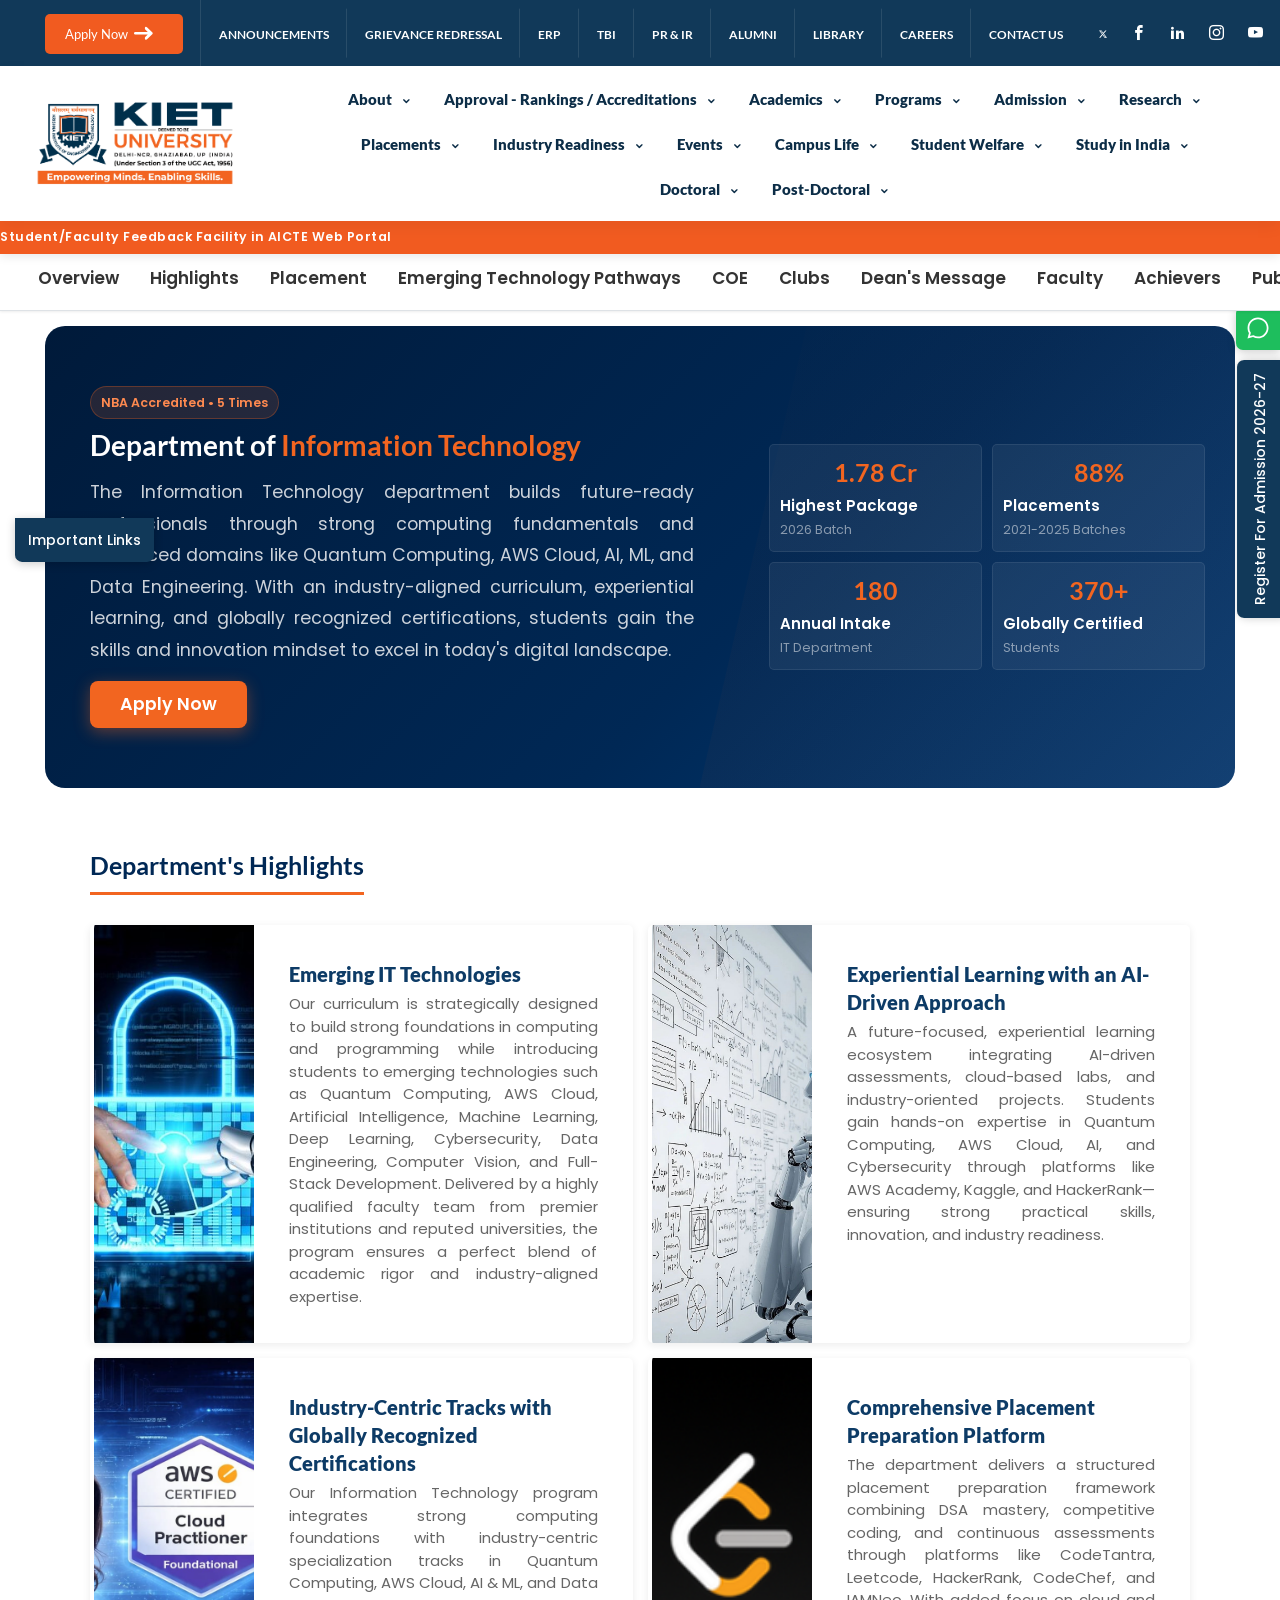
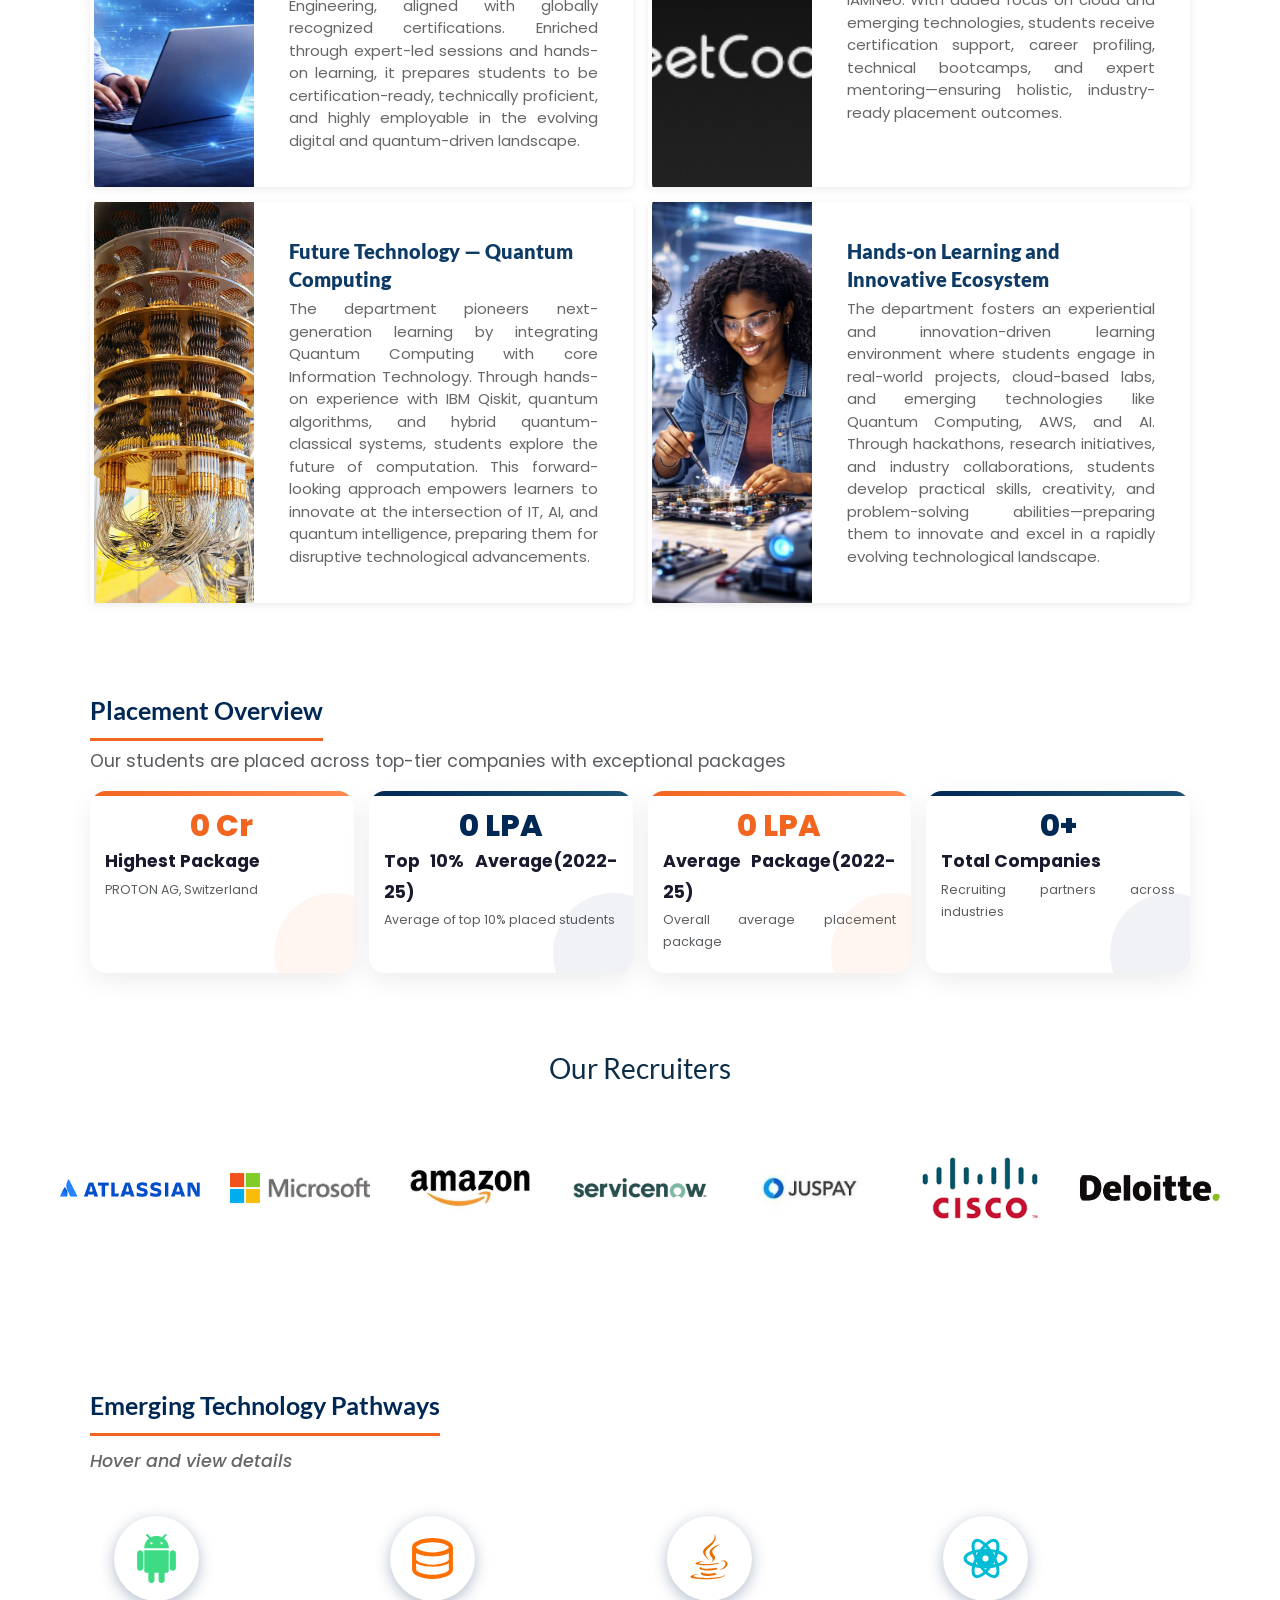
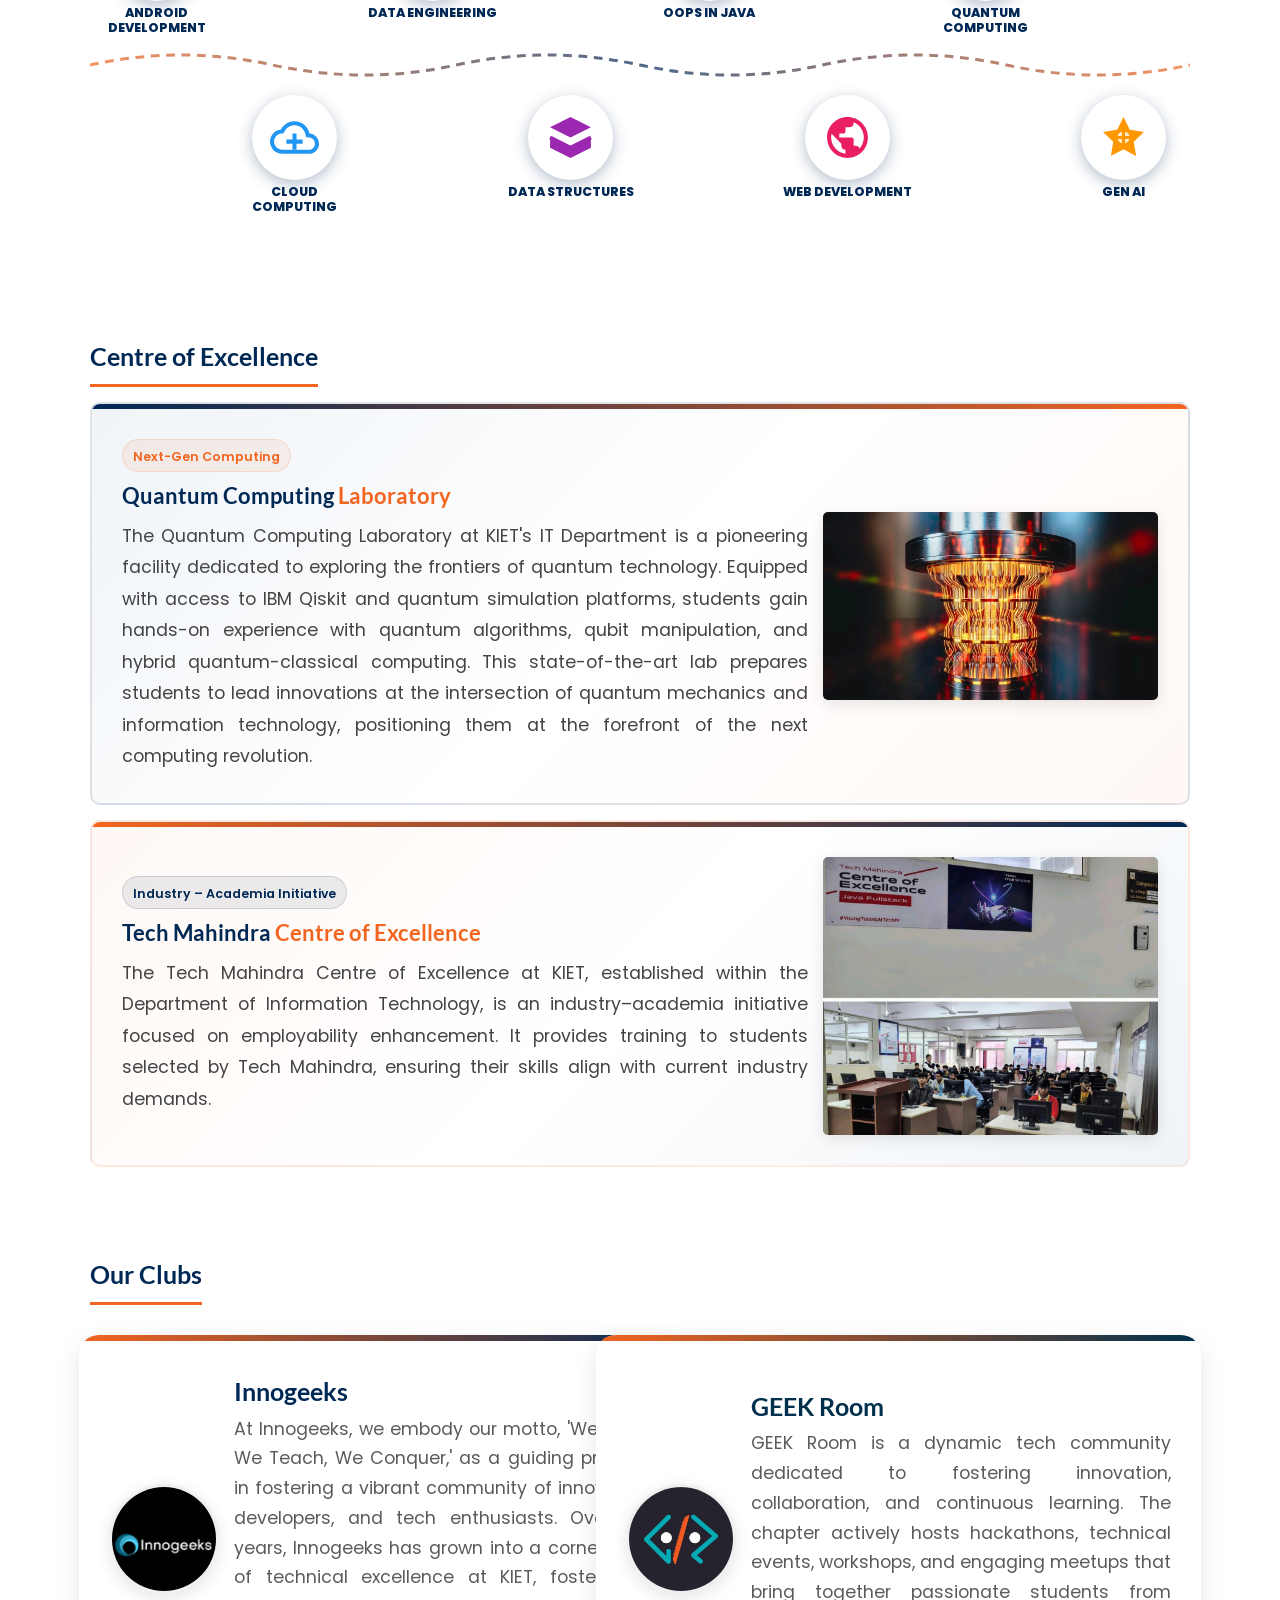
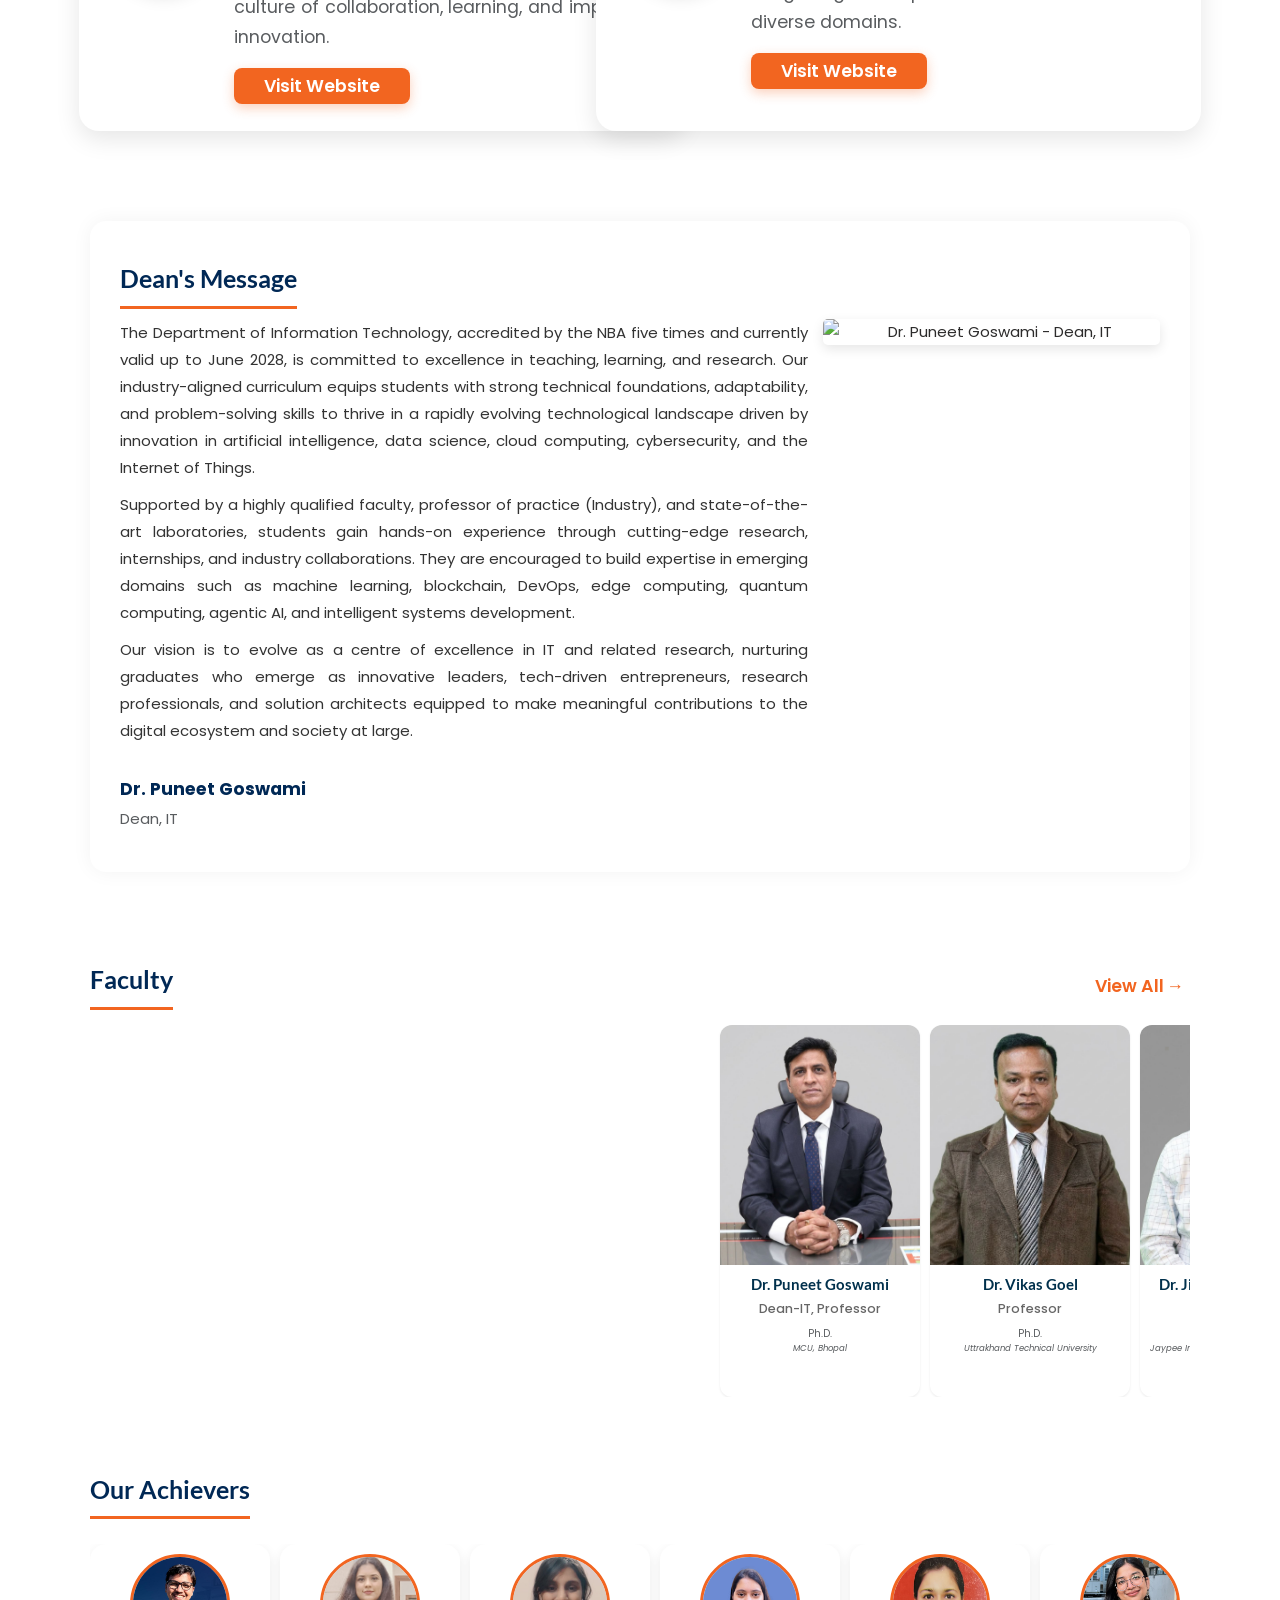
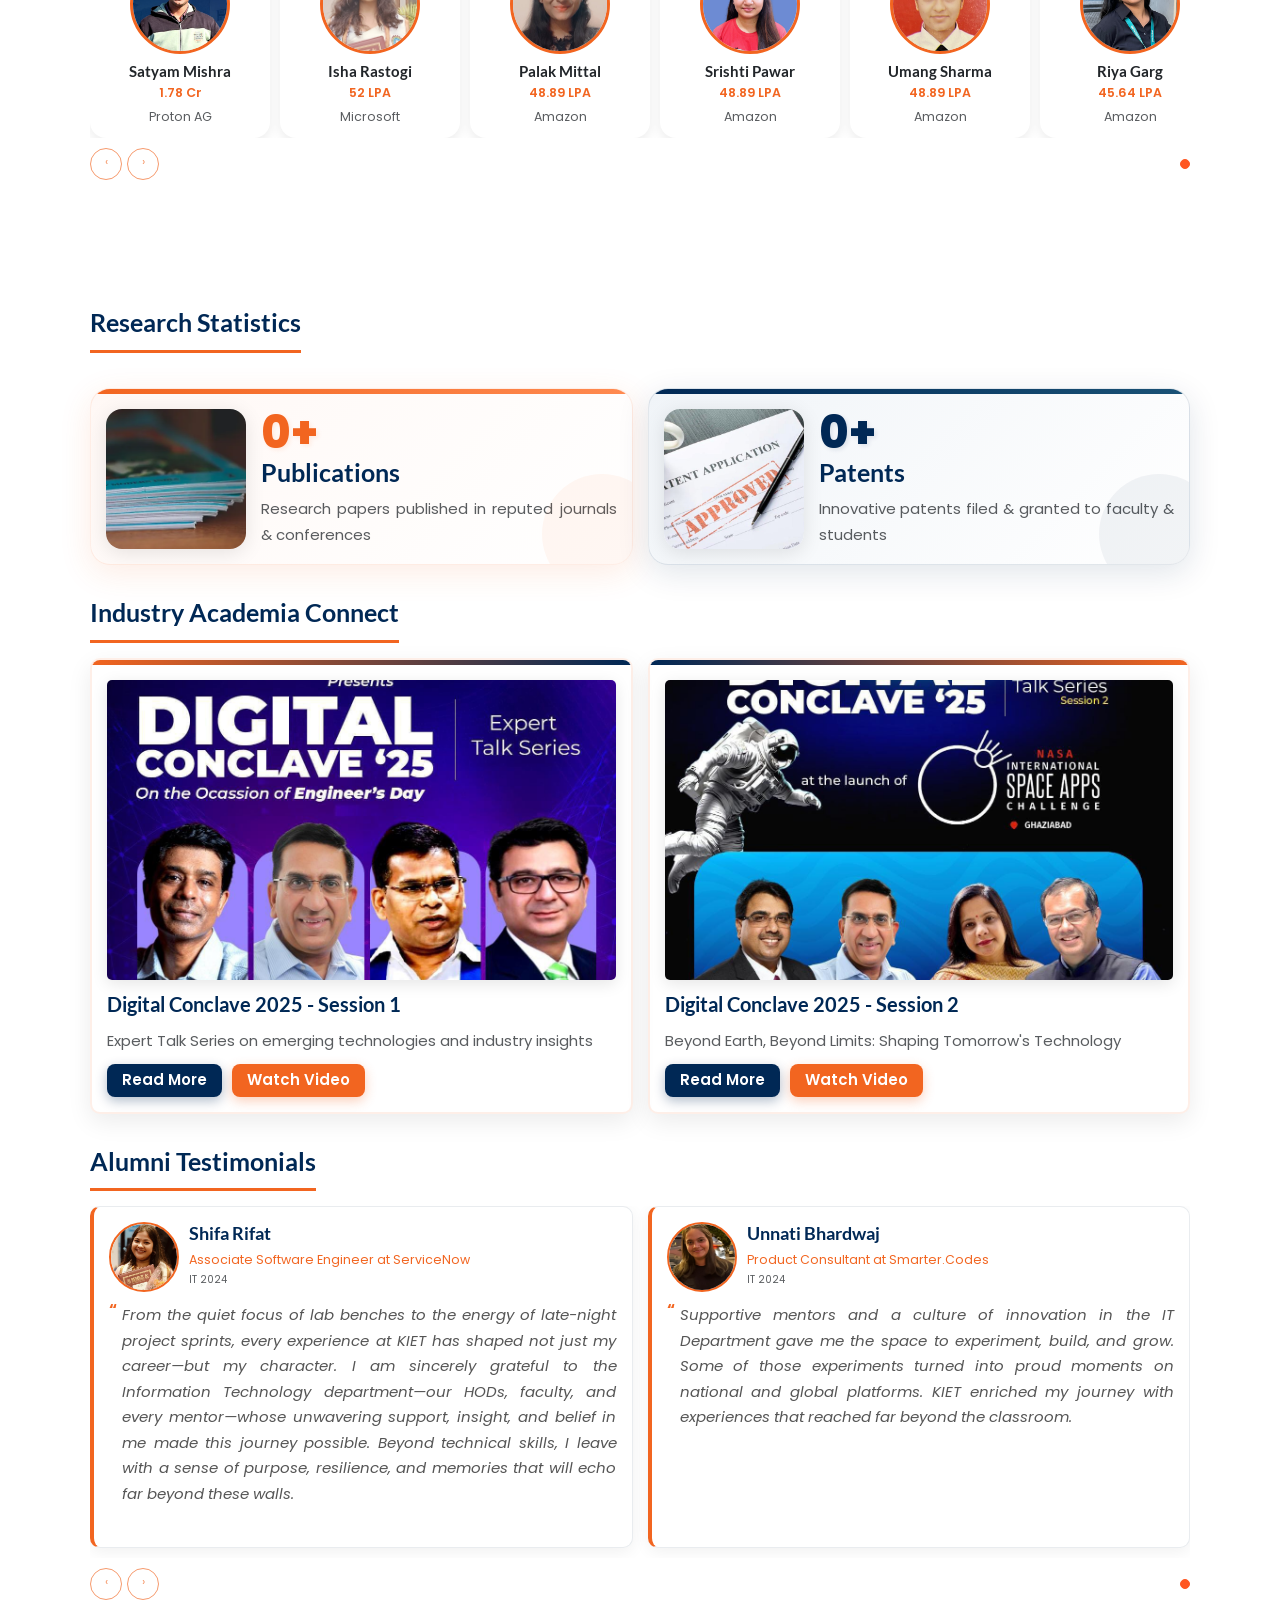
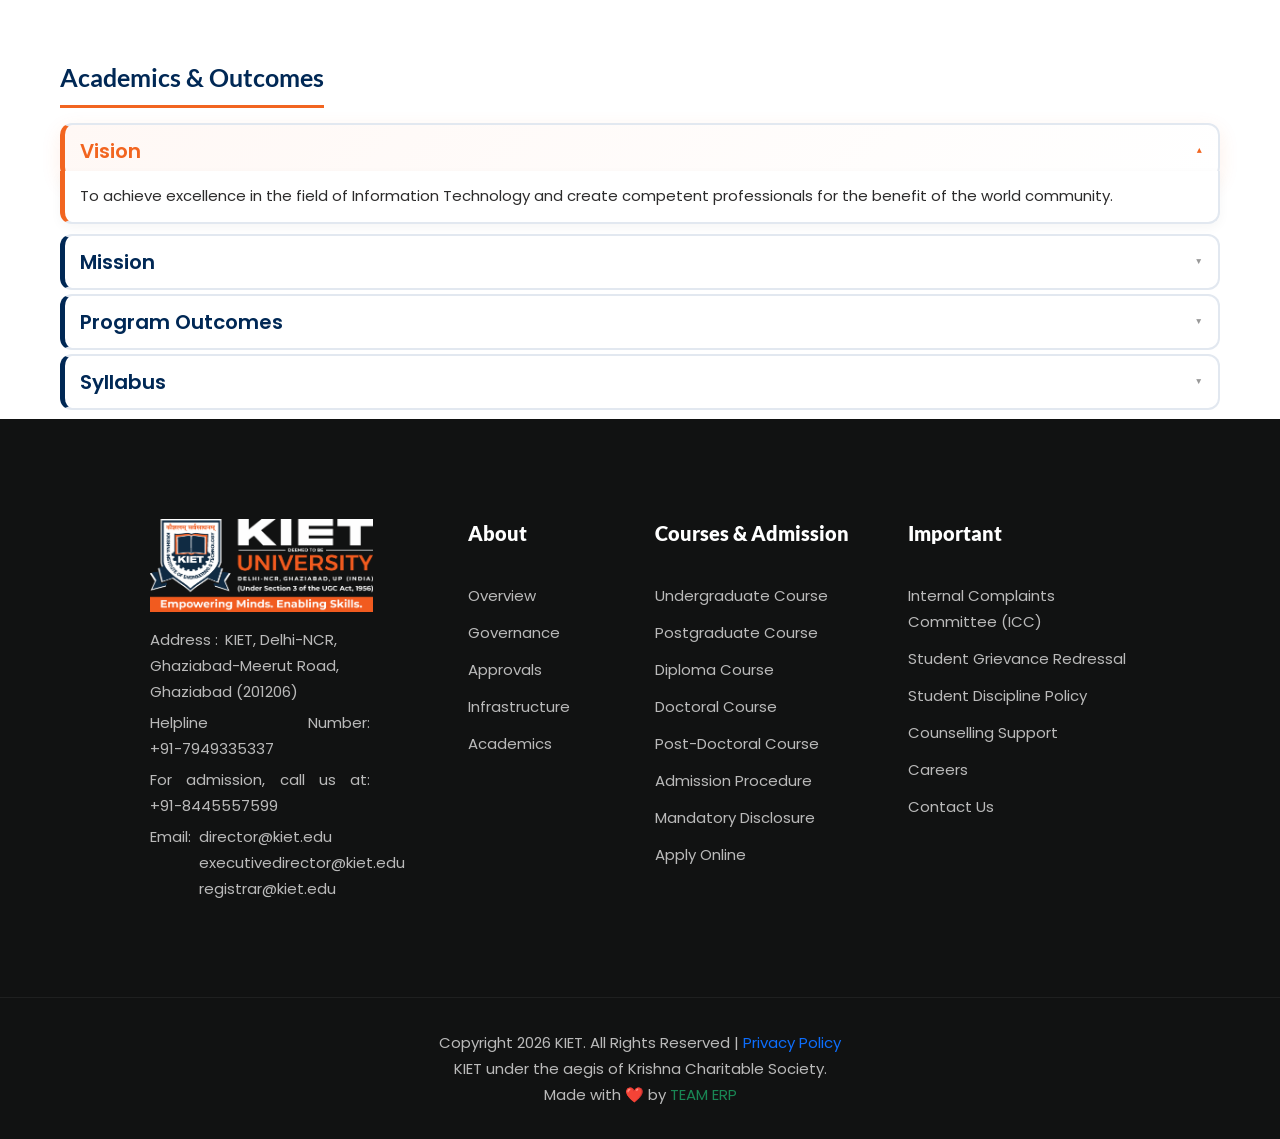
==== bootstrap-version/index.html @ b537349c "first" ====
<!doctype html>
<!--dvexszLMV2QLWjeEQKuFW-->
<html lang="en">
  <!-- Mirrored from kiet-it.vercel.app/ by HTTrack Website Copier/3.x [XR&CO'2014], Thu, 19 Mar 2026 11:39:21 GMT -->
  <!-- Added by HTTrack --><meta
    http-equiv="content-type"
    content="text/html;charset=utf-8"
  /><!-- /Added by HTTrack -->
  <head>
    <meta charset="utf-8" />
    <meta name="viewport" content="width=device-width, initial-scale=1" />
    <link
      rel="preload"
      href="legacy_next/static/media/98118e9da63bcddd-s.p.ttf"
      as="font"
      crossorigin=""
    />
    <link
      rel="preload"
      href="legacy_next/static/media/bec6f0ae4ec11a25-s.p.ttf"
      as="font"
      crossorigin=""
    />
    <link rel="preload" as="image" href="assets/images/logo/KIET-Logo.jpg" />
    <link
      rel="preload"
      as="image"
      href="department_highlights/Emerging_it_technologies.png"
    />
    <link
      rel="preload"
      as="image"
      href="department_highlights/Experiential_Learning_with_an_AI-Driven_Approach.png"
    />
    <link
      rel="preload"
      as="image"
      href="department_highlights/Industry-Centric_Tracks.png"
    />
    <link
      rel="preload"
      as="image"
      href="department_highlights/LeetCode_Sharing.png"
    />
    <link
      rel="preload"
      as="image"
      href="department_highlights/Future_Technology_Quantum_Computation.png"
    />
    <link
      rel="preload"
      as="image"
      href="department_highlights/Hands-on_Learning_and_Innovative_Ecosystem.png"
    />
    <link
      rel="preload"
      as="image"
      href="emerging-technology/androidDevelopment.png"
    />
    <link
      rel="preload"
      as="image"
      href="emerging-technology/cloudComputing.png"
    />
    <link
      rel="preload"
      as="image"
      href="emerging-technology/dataEngineering.png"
    />
    <link
      rel="stylesheet"
      href="_next/static/chunks/11f44bb19f853b1f.css"
      data-precedence="next"
    />
    <link
      rel="preload"
      href="legacy_next/static/css/2bf75a9330efbc39.css"
      as="style"
    />
    <link
      rel="preload"
      href="legacy_next/static/css/b1bf7b045695a2e2.css"
      as="style"
    />
    <link
      rel="preload"
      href="legacy_next/static/css/466ffb4097fb1c73.css"
      as="style"
    />
    <link
      rel="preload"
      as="image"
      href="emerging-technology/datastructure.png"
    />
    <link rel="preload" as="image" href="emerging-technology/oopsInjava.png" />
    <link
      rel="preload"
      as="image"
      href="emerging-technology/webdevelopment.png"
    />
    <link
      rel="preload"
      as="image"
      href="emerging-technology/quantum-computing.png"
    />
    <link rel="preload" as="image" href="emerging-technology/gen_ai.png" />
    <link rel="preload" as="image" href="coi/quantum_computing.png" />
    <link rel="preload" as="image" href="coi/tech_mahindra.png" />
    <link rel="preload" as="image" href="it_club/innogeeks.png" />
    <link rel="preload" as="image" href="it_club/geekroom.png" />
    <link rel="preload" as="image" href="Dean_It/dr_puneet_goswami.png" />
    <link rel="preload" as="image" href="IT/deansir.JPG" />
    <link rel="preload" as="image" href="IT/Dr.%20Vikas%20Goel.JPG" />
    <link
      rel="preload"
      as="image"
      href="IT/Dr.%20Jitendra%20Kumar%20Seth.JPG"
    />
    <link
      rel="preload"
      as="image"
      href="IT/Dr.%20Sanjeev%20Kumar%20Kapoor.JPG"
    />
    <link rel="preload" as="image" href="IT/Dr.%20Mukul%20Aggarwal.JPG" />
    <link
      rel="preload"
      as="image"
      href="IT/Dr.%20Surendra%20Kr.%20Keshari.JPG"
    />
    <link rel="preload" as="image" href="IT/Dr.%20Sartaj%20Ahmad.JPG" />
    <link rel="preload" as="image" href="IT/Dr.%20Urvashi%20Chugh.JPG" />
    <link rel="preload" as="image" href="IT/Dr.%20Veepin%20Kumar.JPG" />
    <link rel="preload" as="image" href="IT/Dr.%20Analp%20Pathak.JPG" />
    <link rel="preload" as="image" href="IT/Dr.%20Saurabh%20Sharma.JPG" />
    <link rel="preload" as="image" href="IT/Dr.%20Kamal%20Kant%20Sharma.JPG" />
    <link rel="preload" as="image" href="IT/Dr.%20Pavi%20Saraswat.JPG" />
    <link rel="preload" as="image" href="IT/Dr.%20Deepak%20Vishwakarma.JPG" />
    <link rel="preload" as="image" href="IT/Dr.%20Priya%20Singh.JPG" />
    <link rel="preload" as="image" href="IT/Ms.%20Minakshi%20.JPG" />
    <link rel="preload" as="image" href="IT/Mr.%20Mayank%20Tyagi.JPG" />
    <link rel="preload" as="image" href="IT/Mr.%20Shashank%20Yadav.JPG" />
    <link rel="preload" as="image" href="IT/Mr.%20Rajeev%20Singh.JPG" />
    <link rel="preload" as="image" href="IT/Ms.%20Anubha.JPG" />
    <link rel="preload" as="image" href="IT/Mr.%20Sherish%20Johri.JPG" />
    <link rel="preload" as="image" href="IT/Ms.%20Arushi%20Singh.JPG" />
    <link rel="preload" as="image" href="IT/Mr.%20Dinesh%20Kumar.JPG" />
    <link rel="preload" as="image" href="IT/Ms.%20Anjali%20Jain.JPG" />
    <link rel="preload" as="image" href="IT/Ms.%20Parul.JPG" />
    <link rel="preload" as="image" href="IT/Ms.%20Neha.JPG" />
    <link rel="preload" as="image" href="IT/Mr.%20Malay%20Kumar.JPG" />
    <link rel="preload" as="image" href="IT/Mr.%20Sagar%20Uniyal.JPG" />
    <link rel="preload" as="image" href="IT/Ms.%20Krista%20Chaudhary.JPG" />
    <link rel="preload" as="image" href="IT/Mr.%20Rahul%20Kumar.JPG" />
    <link rel="preload" as="image" href="IT/Mr.%20Vaibhav%20Kansal.JPG" />
    <link rel="preload" as="image" href="IT/Mr.%20Ankit%20Kumar.JPG" />
    <link rel="preload" as="image" href="IT/Mr.%20Sauarbh%20Kumar.JPG" />
    <link rel="preload" as="image" href="IT/Ms.%20Anupriya%20Pal.JPG" />
    <link rel="preload" as="image" href="IT/Ms%20Kritika.jpg" />
    <link rel="preload" as="image" href="IT/Ms%2c%20Yogita%20Chand.JPG" />
    <link rel="preload" as="image" href="acchievers/satyam_mishra.png" />
    <link rel="preload" as="image" href="acchievers/isha_rastogi.png" />
    <link rel="preload" as="image" href="acchievers/palak_mittal.png" />
    <link rel="preload" as="image" href="acchievers/Shrishti_Pawar.png" />
    <link rel="preload" as="image" href="acchievers/umang_smarma.png" />
    <link rel="preload" as="image" href="acchievers/riya_garg.png" />
    <link rel="preload" as="image" href="acchievers/Shifa_Rifat.png" />
    <link rel="preload" as="image" href="acchievers/Divyank_Goyal.png" />
    <link rel="preload" as="image" href="acchievers/Utkarsh_Jain.png" />
    <link rel="preload" as="image" href="acchievers/Anshika_Sharma.png" />
    <link rel="preload" as="image" href="acchievers/siddharth_kumar_jha.png" />
    <link rel="preload" as="image" href="acchievers/riya_satpathi.png" />
    <link rel="preload" as="image" href="acchievers/Nikita_Gautam.png" />
    <link rel="preload" as="image" href="acchievers/Akansh_Pratap_Singh.png" />
    <link rel="preload" as="image" href="acchievers/Dev_Bhaskar_Singh.png" />
    <link rel="preload" as="image" href="acchievers/Chinmoy_Chakraborty.png" />
    <link rel="preload" as="image" href="acchievers/anurag_ranjan.png" />
    <link rel="preload" as="image" href="acchievers/Khushi_Jain.png" />
    <link rel="preload" as="image" href="acchievers/Soumy_Jain.png" />
    <link rel="preload" as="image" href="acchievers/Kanhaiya_Tulsan.png" />
    <link rel="preload" as="image" href="publication.png" />
    <link rel="preload" as="image" href="patent.png" />
    <link rel="preload" as="image" href="conclave/session1.png" />
    <link rel="preload" as="image" href="conclave/session2.png" />
    <link rel="preload" href="assets/images/logo/dark_logo.png" as="image" />
    <link
      rel="preload"
      href="legacy_next/static/media/98118e9da63bcddd-s.p.ttf"
      as="font"
      crossorigin=""
    />
    <link
      rel="preload"
      href="legacy_next/static/media/bec6f0ae4ec11a25-s.p.ttf"
      as="font"
      crossorigin=""
    />
    <title>Information Technology | KIET University, Delhi-NCR Ghaziabad</title>
    <meta
      name="description"
      content="Department of Information Technology at KIET University offers a comprehensive curriculum in IT, Quantum Computing, AWS Cloud, AI, ML, and Data Engineering. NBA Accredited 5 times with 1.78 Cr highest package."
    />
    <meta
      name="keywords"
      content="Information Technology,IT Department,KIET IT,B.Tech IT,KIET University,Delhi NCR,Ghaziabad,Quantum Computing,AWS Cloud,AI,ML,Data Engineering,NBA Accredited"
    />
    <meta name="robots" content="index, follow" />
    <link rel="canonical" href="https://www.kiet.edu/" />
    <link rel="icon" href="favicon.ico" />
    </head>
  <body>
    <div hidden=""><!--$--><!--/$--></div>
    <link
      rel="stylesheet"
      href="legacy_next/static/css/2bf75a9330efbc39.css"
    /><link
      rel="stylesheet"
      href="legacy_next/static/css/b1bf7b045695a2e2.css"
    /><link
      rel="stylesheet"
      href="legacy_next/static/css/466ffb4097fb1c73.css"
    />
    <div class="__variable_2b503c __variable_b52d4f kiet-page-scope">
      <header class="edu-header header-style-1 header-fullwidth">
        <div class="header-top-bar">
          <div class="container-fluid">
            <div class="header-top">
              <div class="header-top-right">
                <div class="mobile-header-bar">
                  <a
                    target="_blank"
                    class="mobile-apply-link"
                    href="https://admission.kiet.edu/"
                    rel="noreferrer"
                    ><span class="apply-text">Apply Now</span
                    ><svg
                      xmlns="http://www.w3.org/2000/svg"
                      width="14"
                      height="14"
                      viewBox="0 0 24 24"
                      fill="none"
                      stroke="currentColor"
                      stroke-width="2.5"
                      stroke-linecap="round"
                      stroke-linejoin="round"
                    >
                      <line x1="5" y1="12" x2="19" y2="12"></line>
                      <polyline points="12 5 19 12 12 19"></polyline></svg></a>
                  <div class="header-top-toggle">
                    <div class="toggle-icon">
                      <svg
                        xmlns="http://www.w3.org/2000/svg"
                        width="18"
                        height="18"
                        viewBox="0 0 24 24"
                        fill="none"
                        stroke="currentColor"
                        stroke-width="2"
                        stroke-linecap="round"
                        stroke-linejoin="round"
                      >
                        <rect x="3" y="3" width="7" height="7"></rect>
                        <rect x="14" y="3" width="7" height="7"></rect>
                        <rect x="14" y="14" width="7" height="7"></rect>
                        <rect x="3" y="14" width="7" height="7"></rect>
                      </svg>
                    </div>
                  </div>
                </div>
                <ul class="header-info">
                  <li class="desktop-apply-btn">
                    <a
                      class="d-flex justify-content-center justify-content-lg-start"
                      target="_blank"
                      href="https://admission.kiet.edu/"
                      rel="noreferrer"
                      ><button
                        class="edu-btn btn-secondary btn-small"
                        type="button"
                      >
                        Apply Now<i class="icon-4 text-white"></i></button
                    ></a>
                  </li>
                  <li>
                    <a href="https://kiet.edu/announcements">ANNOUNCEMENTS</a>
                  </li>
                  <li>
                    <a
                      href="https://kiet.edu/academics/student-grievance-redressal"
                      >GRIEVANCE REDRESSAL</a
                    >
                  </li>
                  <li><a href="https://kiet.edu/erp">ERP</a></li>
                  <li><a href="https://www.tbi-kiet.in/">TBI</a></li>
                  <li><a href="https://kiet.edu/pr-ir">PR &amp; IR</a></li>
                  <li><a href="https://kiet.edu/alumni">ALUMNI</a></li>
                  <li><a href="https://kiet.edu/library">LIBRARY</a></li>
                  <li><a href="https://kiet.edu/careers">CAREERS</a></li>
                  <li><a href="https://kiet.edu/contact-us">CONTACT US</a></li>
                  <li
                    class="social-icon d-flex align-items-center justify-content-center"
                  >
                    <a
                      href="https://x.com/Kiet_edu"
                      target="_blank"
                      rel="noreferrer"
                      aria-label="X"
                      ><svg
                        xmlns="http://www.w3.org/2000/svg"
                        width="8"
                        height="8"
                        fill="currentColor"
                        class="bi bi-twitter-x"
                        viewBox="0 0 16 16"
                      >
                        <path
                          d="M12.6.75h2.454l-5.36 6.142L16 15.25h-4.937l-3.867-5.07-4.425 5.07H.316l5.733-6.57L0 .75h5.063l3.495 4.633L12.601.75Zm-.86 13.028h1.36L4.323 2.145H2.865z"
                        ></path></svg></a
                    ><a
                      href="https://www.facebook.com/kiet.edu/"
                      target="_blank"
                      rel="noreferrer"
                      ><i class="icon-facebook"></i></a
                    ><a
                      href="https://www.linkedin.com/school/kiet-group-of-institutions/"
                      target="_blank"
                      rel="noreferrer"
                      ><i class="icon-linkedin2"></i></a
                    ><a
                      href="https://www.instagram.com/kiet_edu/"
                      target="_blank"
                      rel="noreferrer"
                      ><i class="icon-instagram"></i></a
                    ><a
                      href="https://www.youtube.com/@KietEduGzb/"
                      target="_blank"
                      rel="noreferrer"
                      ><i class="icon-youtube"></i
                    ></a>
                  </li>
                </ul>
              </div>
            </div>
          </div>
        </div>
        <div id="edu-sticky-placeholder"></div>
        <div class="header-mainmenu">
          <div class="container-fluid">
            <div class="header-navbar">
              <div class="header-brand">
                <div class="logo">
                  <a href="https://kiet.edu/"
                    ><img
                      src="assets/images/logo/KIET-Logo.jpg"
                      alt="KIET Logo"
                      class="logo-light p-2"
                      width="210"
                      height="60"
                  /></a>
                </div>
              </div>
              <div class="header-mainnav">
                <nav class="mainmenu-nav">
                  <ul class="mainmenu">
                    <li class="has-droupdown">
                      <a href="#" class="text-nowrap">About</a>
                      <ul class="submenu">
                        <li>
                          <a href="https://kiet.edu/about/Overview/"
                            >Overview</a
                          >
                        </li>
                        <li>
                          <a href="https://kiet.edu/about/vision-mission/"
                            >Vision &amp; Mission</a
                          >
                        </li>
                        <li>
                          <a href="https://kiet.edu/about/executive-leadership/"
                            >Governance</a
                          >
                        </li>
                        <li>
                          <a href="https://kiet.edu/about/chancellor-message/"
                            >Chancellor&#x27;s Message</a
                          >
                        </li>
                        <li>
                          <a
                            href="https://kiet.edu/about/executive-director-message/"
                            >Executive Director&#x27;s Message</a
                          >
                        </li>
                        <li>
                          <a href="https://kiet.edu/about/awards-rankings/"
                            >Awards &amp; Rankings</a
                          >
                        </li>
                        <li>
                          <a
                            href="https://kiet.edu/about/recognitions-approvals/"
                            >Approvals</a
                          >
                        </li>
                        <li>
                          <a href="https://www.youtube.com/watch?v=LEJcSr4wHBA"
                            >Campus Tour</a
                          >
                        </li>
                        <li>
                          <a href="https://kiet.edu/about/infrastructure/"
                            >Infrastructure</a
                          >
                        </li>
                        <li>
                          <a
                            href="https://kiet.edu/about/academic-collaborations/"
                            >Academic Collaborations</a
                          >
                        </li>
                      </ul>
                    </li>
                    <li class="has-droupdown">
                      <a href="#" class="text-nowrap"
                        >Approval - Rankings / Accreditations</a
                      >
                      <ul class="submenu">
                        <li>
                          <a href="https://kiet.edu/ranking-accreditations/ugc/"
                            >UGC</a
                          >
                        </li>
                        <li>
                          <a
                            href="https://kiet.edu/ranking-accreditations/aicte/"
                            >AICTE</a
                          >
                        </li>
                        <li>
                          <a
                            href="https://kiet.edu/ranking-accreditations/naac/"
                            >NAAC</a
                          >
                        </li>
                        <li>
                          <a
                            href="https://kiet.edu/ranking-accreditations/nirf/"
                            >NIRF</a
                          >
                        </li>
                        <li>
                          <a href="https://kiet.edu/ranking-accreditations/iso/"
                            >ISO</a
                          >
                        </li>
                        <li>
                          <a href="https://kiet.edu/ranking-accreditations/bte/"
                            >BTE</a
                          >
                        </li>
                        <li>
                          <a href="https://kiet.edu/ranking-accreditations/pci/"
                            >PCI</a
                          >
                        </li>
                        <li>
                          <a href="https://kiet.edu/ranking-accreditations/nba/"
                            >NBA</a
                          >
                        </li>
                        <li>
                          <a
                            href="https://kiet.edu/ranking-accreditations/qs-igauge/"
                            >QS I-GAUGE</a
                          >
                        </li>
                      </ul>
                    </li>
                    <li class="has-droupdown">
                      <a href="#" class="text-nowrap">Academics</a>
                      <ul class="submenu">
                        <li>
                          <a href="https://kiet.edu/academics/Overview/"
                            >About</a
                          >
                        </li>
                        <li>
                          <a
                            href="https://kiet.edu/academics/team-director-academics/"
                            >Team Director Academics</a
                          >
                        </li>
                        <li>
                          <a href="https://kiet.edu/academics/institutes/"
                            >Institutes</a
                          >
                        </li>
                        <li>
                          <a href="https://kiet.edu/academics/iqac/">IQAC</a>
                        </li>
                        <li>
                          <a
                            href="https://kiet.edu/academics/curriculum-structure/"
                            >Curriculum Structure and Syllabus</a
                          >
                        </li>
                        <li>
                          <a
                            href="https://kiet.edu/academics/innovation-pedagogy/"
                            >Teaching &amp; Learning Pedagogy</a
                          >
                        </li>
                        <li>
                          <a
                            href="https://kiet.edu/academics/academic-calendar/"
                            >Academic Calendar</a
                          >
                        </li>
                        <li>
                          <a
                            href="https://kiet.edu/academics/student-grievance-redressal/"
                            >Grievance Redressal</a
                          >
                        </li>
                        <li>
                          <a
                            href="https://kiet.edu/academics/circulars-notices/"
                            >Circulars &amp; Notices</a
                          >
                        </li>
                      </ul>
                    </li>
                    <li class="has-droupdown">
                      <a href="#" class="text-nowrap">Programs</a>
                      <ul class="submenu">
                        <li>
                          <a
                            href="https://kiet.edu/programs/undergraduate-programs/"
                            >Undergraduate</a
                          >
                        </li>
                        <li>
                          <a
                            href="https://kiet.edu/programs/postgraduate-programs/"
                            >Postgraduate</a
                          >
                        </li>
                        <li>
                          <a href="https://kiet.edu/programs/diploma-programs/"
                            >Diploma</a
                          >
                        </li>
                        <li>
                          <a href="https://kiet.edu/doctoral-program/"
                            >Doctoral</a
                          >
                        </li>
                        <li>
                          <a href="https://kiet.edu/post-doc-program/"
                            >Post-Doctoral</a
                          >
                        </li>
                      </ul>
                    </li>
                    <li class="has-droupdown">
                      <a href="#" class="text-nowrap">Admission</a>
                      <ul class="submenu">
                        <li>
                          <a
                            href="https://kiet.edu/admissions/admission-procedure/"
                            >Admission Procedure</a
                          >
                        </li>
                        <li>
                          <a
                            href="https://kiet.edu/admissions/international-admissions/"
                            >International Admissions</a
                          >
                        </li>
                        <li>
                          <a href="https://kiet.edu/admissions/KEE/"
                            >KIET Entrance Examination</a
                          >
                        </li>
                        <li>
                          <a href="https://kiet.edu/admissions/fee-structure/"
                            >Fee Structure</a
                          >
                        </li>
                        <li>
                          <a
                            href="https://kiet.edu/admissions/payment-procedure/"
                            >Payment Procedure</a
                          >
                        </li>
                        <li>
                          <a
                            href="https://kiet.edu/admissions/scholarship-schemes/"
                            >Scholarship Schemes</a
                          >
                        </li>
                        <li>
                          <a href="https://kiet.edu/admissions/education-loan/"
                            >Education Loan Assistance</a
                          >
                        </li>
                        <li>
                          <a href="https://kiet.edu/admissions/info-brochure/"
                            >Information Brochure</a
                          >
                        </li>
                        <li>
                          <a href="https://kiet.edu/admissions/refund-policy/"
                            >Refund Policy</a
                          >
                        </li>
                        <li>
                          <a
                            href="https://kiet.edu/admissions/mandatory-disclosure/"
                            >Mandatory Disclosure</a
                          >
                        </li>
                      </ul>
                    </li>
                    <li class="has-droupdown">
                      <a href="#" class="text-nowrap">Research</a>
                      <ul class="submenu">
                        <li>
                          <a href="https://kiet.edu/research/about/">About</a>
                        </li>
                        <li>
                          <a
                            href="https://kiet.edu/research/publications-patents/"
                            >Publications &amp; Patents</a
                          >
                        </li>
                        <li>
                          <a href="https://kiet.edu/research/consultancy/"
                            >Funded Projects/Consultancy</a
                          >
                        </li>
                        <li>
                          <a href="https://kiet.edu/research/research-guidance/"
                            >Research Guidance (Ph.D.)</a
                          >
                        </li>
                        <li>
                          <a
                            href="https://kiet.edu/research/researchers-of-repute/"
                            >Researchers of Repute</a
                          >
                        </li>
                        <li>
                          <a href="https://kiet.edu/research/research-policy/"
                            >Research Policy</a
                          >
                        </li>
                        <li>
                          <a
                            href="https://kiet.edu/research/kiet-research-magazine/"
                            >KIET Research Magazine</a
                          >
                        </li>
                        <li>
                          <a href="https://kiet.edu/research/idea-lab/"
                            >IDEA Lab</a
                          >
                        </li>
                      </ul>
                    </li>
                    <li class="has-droupdown">
                      <a href="#" class="text-nowrap">Placements</a>
                      <ul class="submenu">
                        <li>
                          <a href="https://kiet.edu/placements/Overview/"
                            >Overview</a
                          >
                        </li>
                        <li>
                          <a href="https://kiet.edu/placements/team-crpc/"
                            >Team CRPC</a
                          >
                        </li>
                        <li>
                          <a href="https://kiet.edu/placements/placement-recs/"
                            >Placement Records</a
                          >
                        </li>
                        <li>
                          <a href="https://kiet.edu/placements/iipc/"
                            >Internships@IIPC</a
                          >
                        </li>
                        <li>
                          <a href="https://kiet.edu/placements/training-div/"
                            >Training Division</a
                          >
                        </li>
                        <li>
                          <a href="https://kiet.edu/placements/recruiters/"
                            >Recruiters@KIET</a
                          >
                        </li>
                        <li>
                          <a href="https://kiet.edu/placements/kiet-ssb/"
                            >KIET SSB</a
                          >
                        </li>
                        <li>
                          <a
                            href="https://kiet.edu/placements/student-testimonials/"
                            >Student Testimonials</a
                          >
                        </li>
                      </ul>
                    </li>
                    <li class="has-droupdown">
                      <a href="#" class="text-nowrap">Industry Readiness</a>
                      <ul class="submenu">
                        <li>
                          <a href="https://kiet.edu/industry-readiness/iicc/"
                            >Industry Institute Collaboration Cell (IICC)</a
                          >
                        </li>
                        <li>
                          <a
                            href="https://kiet.edu/industry-readiness/centre-of-excellence/"
                            >Centre of Excellence</a
                          >
                        </li>
                        <li>
                          <a href="https://kiet.edu/industry-readiness/pop/"
                            >Professors of Practice</a
                          >
                        </li>
                        <li>
                          <a
                            href="https://kiet.edu/industry-readiness/adjunct-faculty/"
                            >Adjunct Faculty</a
                          >
                        </li>
                        <li>
                          <a href="https://forms.gle/EuAbWvdwS585x2928"
                            >Apply for Professor of Practice</a
                          >
                        </li>
                        <li>
                          <a
                            href="https://kiet.edu/industry-readiness/technical-training/"
                            >Technical Training</a
                          >
                        </li>
                      </ul>
                    </li>
                    <li class="has-droupdown">
                      <a href="#" class="text-nowrap">Events</a>
                      <ul class="submenu">
                        <li>
                          <a href="https://kiet.edu/events/kiet-in-media/"
                            >KIET in Media</a
                          >
                        </li>
                        <li>
                          <a href="https://kiet.edu/events/upcoming-events/"
                            >Upcoming Events</a
                          >
                        </li>
                        <li>
                          <a href="https://kiet.edu/events/kiet-news-letters/"
                            >KIET Newsletters</a
                          >
                        </li>
                      </ul>
                    </li>
                    <li class="has-droupdown">
                      <a href="#" class="text-nowrap">Campus Life</a>
                      <ul class="submenu">
                        <li>
                          <a href="https://kiet.edu/campus-life/overview/"
                            >Overview</a
                          >
                        </li>
                        <li>
                          <a href="https://kiet.edu/campus-life/gallery/"
                            >Gallery</a
                          >
                        </li>
                        <li>
                          <a href="https://kiet.edu/campus-life/hostel/"
                            >Hostel</a
                          >
                        </li>
                        <li>
                          <a href="https://kiet.edu/campus-life/sports/"
                            >Sports</a
                          >
                        </li>
                        <li>
                          <a href="https://kiet.edu/campus-life/cultural-clubs/"
                            >Cultural Clubs</a
                          >
                        </li>
                        <li>
                          <a
                            href="https://kiet.edu/campus-life/technical-clubs/"
                            >Technical Clubs</a
                          >
                        </li>
                        <li>
                          <a
                            href="https://kiet.edu/campus-life/cultural-activities/"
                            >Cultural Activities</a
                          >
                        </li>
                        <li>
                          <a
                            href="https://kiet.edu/campus-life/common-facilities/"
                            >Common Facilities</a
                          >
                        </li>
                        <li>
                          <a href="https://kiet.edu/campus-life/infrastructure/"
                            >Infrastructure</a
                          >
                        </li>
                      </ul>
                    </li>
                    <li class="has-droupdown">
                      <a href="#" class="text-nowrap">Student Welfare</a>
                      <ul class="submenu">
                        <li>
                          <a
                            href="https://kiet.edu/student-welfare/anti-ragging/"
                            >Anti-Ragging</a
                          >
                        </li>
                        <li>
                          <a
                            href="https://kiet.edu/student-welfare/proctorial-board/"
                            >Proctorial Board</a
                          >
                        </li>
                        <li>
                          <a
                            href="https://kiet.edu/student-welfare/student-discipline-policy/"
                            >Student Discipline Policy</a
                          >
                        </li>
                        <li>
                          <a
                            href="https://kiet.edu/student-welfare/student-handbook/"
                            >Student Handbook</a
                          >
                        </li>
                        <li>
                          <a
                            href="https://kiet.edu/student-welfare/internal-complaints-committee/"
                            >Internal Complaints Committee</a
                          >
                        </li>
                        <li>
                          <a
                            href="https://kiet.edu/student-welfare/career-guidance/"
                            >Career Counselling Centre</a
                          >
                        </li>
                        <li>
                          <a
                            href="https://kiet.edu/student-welfare/counselling-support/"
                            >Counselling Support</a
                          >
                        </li>
                        <li>
                          <a
                            href="https://kiet.edu/student-welfare/medical-facilities/"
                            >Medical Facilities</a
                          >
                        </li>
                        <li>
                          <a
                            href="https://kiet.edu/student-welfare/institutional-fitness-committee/"
                            >Institutional Fitness Committee</a
                          >
                        </li>
                        <li>
                          <a
                            href="https://kiet.edu/student-welfare/mental-health-policy/"
                            >Mental Health Well Being Policy</a
                          >
                        </li>
                      </ul>
                    </li>
                    <li class="has-droupdown">
                      <a href="#" class="text-nowrap">Study in India</a>
                      <ul class="submenu">
                        <li>
                          <a href="https://www.studyinindia.gov.in/"
                            >Click here</a
                          >
                        </li>
                      </ul>
                    </li>
                    <li class="has-droupdown">
                      <a href="#" class="text-nowrap">Doctoral</a>
                      <ul class="submenu">
                        <li>
                          <a href="https://kiet.edu/doctoral-program/"
                            >Click here</a
                          >
                        </li>
                      </ul>
                    </li>
                    <li class="has-droupdown">
                      <a href="#" class="text-nowrap">Post-Doctoral</a>
                      <ul class="submenu">
                        <li>
                          <a href="https://kiet.edu/post-doc-program/"
                            >Click here</a
                          >
                        </li>
                      </ul>
                    </li>
                  </ul>
                </nav>
              </div>
              <div class="header-right">
                <ul class="header-action">
                  <li class="mobile-menu-bar d-block d-xl-none">
                    <button class="hamberger-button" aria-label="Open menu">
                      <i class="icon-54"></i>
                    </button>
                  </li>
                </ul>
              </div>
            </div>
          </div>
        </div>
        <div class="notification-marquee-container">
          <a href="https://kiet.edu/announcements/"
            ><div class="marquee-wrapper py-3">
              <div class="marquee-content">
                <span class="notification-item"
                  >Student/Faculty Feedback Facility in AICTE Web Portal</span
                >
              </div>
            </div></a
          >
        </div>
        <div class="popup-mobile-menu">
          <div class="inner">
            <div class="header-top">
              <div class="logo">
                <a href="https://kiet.edu/"
                  ><img
                    src="assets/images/logo/KIET-Logo.jpg"
                    alt="KIET Logo"
                    width="180"
                    height="50"
                /></a>
              </div>
              <div class="close-menu">
                <button class="close-button" aria-label="Close menu">
                  <svg
                    xmlns="http://www.w3.org/2000/svg"
                    width="24"
                    height="24"
                    viewBox="0 0 24 24"
                    fill="none"
                    stroke="currentColor"
                    stroke-width="2"
                    stroke-linecap="round"
                    stroke-linejoin="round"
                  >
                    <line x1="18" y1="6" x2="6" y2="18"></line>
                    <line x1="6" y1="6" x2="18" y2="18"></line>
                  </svg>
                </button>
              </div>
            </div>
            <ul class="mainmenu">
              <li class="has-droupdown">
                <a href="#">About</a>
                <ul class="submenu">
                  <li>
                    <a href="https://kiet.edu/about/Overview/">Overview</a>
                  </li>
                  <li>
                    <a href="https://kiet.edu/about/vision-mission/"
                      >Vision &amp; Mission</a
                    >
                  </li>
                  <li>
                    <a href="https://kiet.edu/about/executive-leadership/"
                      >Governance</a
                    >
                  </li>
                  <li>
                    <a href="https://kiet.edu/about/chancellor-message/"
                      >Chancellor&#x27;s Message</a
                    >
                  </li>
                  <li>
                    <a href="https://kiet.edu/about/executive-director-message/"
                      >Executive Director&#x27;s Message</a
                    >
                  </li>
                  <li>
                    <a href="https://kiet.edu/about/awards-rankings/"
                      >Awards &amp; Rankings</a
                    >
                  </li>
                  <li>
                    <a href="https://kiet.edu/about/recognitions-approvals/"
                      >Approvals</a
                    >
                  </li>
                  <li>
                    <a href="https://www.youtube.com/watch?v=LEJcSr4wHBA"
                      >Campus Tour</a
                    >
                  </li>
                  <li>
                    <a href="https://kiet.edu/about/infrastructure/"
                      >Infrastructure</a
                    >
                  </li>
                  <li>
                    <a href="https://kiet.edu/about/academic-collaborations/"
                      >Academic Collaborations</a
                    >
                  </li>
                </ul>
              </li>
              <li class="has-droupdown">
                <a href="#">Approval - Rankings / Accreditations</a>
                <ul class="submenu">
                  <li>
                    <a href="https://kiet.edu/ranking-accreditations/ugc/"
                      >UGC</a
                    >
                  </li>
                  <li>
                    <a href="https://kiet.edu/ranking-accreditations/aicte/"
                      >AICTE</a
                    >
                  </li>
                  <li>
                    <a href="https://kiet.edu/ranking-accreditations/naac/"
                      >NAAC</a
                    >
                  </li>
                  <li>
                    <a href="https://kiet.edu/ranking-accreditations/nirf/"
                      >NIRF</a
                    >
                  </li>
                  <li>
                    <a href="https://kiet.edu/ranking-accreditations/iso/"
                      >ISO</a
                    >
                  </li>
                  <li>
                    <a href="https://kiet.edu/ranking-accreditations/bte/"
                      >BTE</a
                    >
                  </li>
                  <li>
                    <a href="https://kiet.edu/ranking-accreditations/pci/"
                      >PCI</a
                    >
                  </li>
                  <li>
                    <a href="https://kiet.edu/ranking-accreditations/nba/"
                      >NBA</a
                    >
                  </li>
                  <li>
                    <a href="https://kiet.edu/ranking-accreditations/qs-igauge/"
                      >QS I-GAUGE</a
                    >
                  </li>
                </ul>
              </li>
              <li class="has-droupdown">
                <a href="#">Academics</a>
                <ul class="submenu">
                  <li>
                    <a href="https://kiet.edu/academics/Overview/">About</a>
                  </li>
                  <li>
                    <a
                      href="https://kiet.edu/academics/team-director-academics/"
                      >Team Director Academics</a
                    >
                  </li>
                  <li>
                    <a href="https://kiet.edu/academics/institutes/"
                      >Institutes</a
                    >
                  </li>
                  <li><a href="https://kiet.edu/academics/iqac/">IQAC</a></li>
                  <li>
                    <a href="https://kiet.edu/academics/curriculum-structure/"
                      >Curriculum Structure and Syllabus</a
                    >
                  </li>
                  <li>
                    <a href="https://kiet.edu/academics/innovation-pedagogy/"
                      >Teaching &amp; Learning Pedagogy</a
                    >
                  </li>
                  <li>
                    <a href="https://kiet.edu/academics/academic-calendar/"
                      >Academic Calendar</a
                    >
                  </li>
                  <li>
                    <a
                      href="https://kiet.edu/academics/student-grievance-redressal/"
                      >Grievance Redressal</a
                    >
                  </li>
                  <li>
                    <a href="https://kiet.edu/academics/circulars-notices/"
                      >Circulars &amp; Notices</a
                    >
                  </li>
                </ul>
              </li>
              <li class="has-droupdown">
                <a href="#">Programs</a>
                <ul class="submenu">
                  <li>
                    <a href="https://kiet.edu/programs/undergraduate-programs/"
                      >Undergraduate</a
                    >
                  </li>
                  <li>
                    <a href="https://kiet.edu/programs/postgraduate-programs/"
                      >Postgraduate</a
                    >
                  </li>
                  <li>
                    <a href="https://kiet.edu/programs/diploma-programs/"
                      >Diploma</a
                    >
                  </li>
                  <li>
                    <a href="https://kiet.edu/doctoral-program/">Doctoral</a>
                  </li>
                  <li>
                    <a href="https://kiet.edu/post-doc-program/"
                      >Post-Doctoral</a
                    >
                  </li>
                </ul>
              </li>
              <li class="has-droupdown">
                <a href="#">Admission</a>
                <ul class="submenu">
                  <li>
                    <a href="https://kiet.edu/admissions/admission-procedure/"
                      >Admission Procedure</a
                    >
                  </li>
                  <li>
                    <a
                      href="https://kiet.edu/admissions/international-admissions/"
                      >International Admissions</a
                    >
                  </li>
                  <li>
                    <a href="https://kiet.edu/admissions/KEE/"
                      >KIET Entrance Examination</a
                    >
                  </li>
                  <li>
                    <a href="https://kiet.edu/admissions/fee-structure/"
                      >Fee Structure</a
                    >
                  </li>
                  <li>
                    <a href="https://kiet.edu/admissions/payment-procedure/"
                      >Payment Procedure</a
                    >
                  </li>
                  <li>
                    <a href="https://kiet.edu/admissions/scholarship-schemes/"
                      >Scholarship Schemes</a
                    >
                  </li>
                  <li>
                    <a href="https://kiet.edu/admissions/education-loan/"
                      >Education Loan Assistance</a
                    >
                  </li>
                  <li>
                    <a href="https://kiet.edu/admissions/info-brochure/"
                      >Information Brochure</a
                    >
                  </li>
                  <li>
                    <a href="https://kiet.edu/admissions/refund-policy/"
                      >Refund Policy</a
                    >
                  </li>
                  <li>
                    <a href="https://kiet.edu/admissions/mandatory-disclosure/"
                      >Mandatory Disclosure</a
                    >
                  </li>
                </ul>
              </li>
              <li class="has-droupdown">
                <a href="#">Research</a>
                <ul class="submenu">
                  <li><a href="https://kiet.edu/research/about/">About</a></li>
                  <li>
                    <a href="https://kiet.edu/research/publications-patents/"
                      >Publications &amp; Patents</a
                    >
                  </li>
                  <li>
                    <a href="https://kiet.edu/research/consultancy/"
                      >Funded Projects/Consultancy</a
                    >
                  </li>
                  <li>
                    <a href="https://kiet.edu/research/research-guidance/"
                      >Research Guidance (Ph.D.)</a
                    >
                  </li>
                  <li>
                    <a href="https://kiet.edu/research/researchers-of-repute/"
                      >Researchers of Repute</a
                    >
                  </li>
                  <li>
                    <a href="https://kiet.edu/research/research-policy/"
                      >Research Policy</a
                    >
                  </li>
                  <li>
                    <a href="https://kiet.edu/research/kiet-research-magazine/"
                      >KIET Research Magazine</a
                    >
                  </li>
                  <li>
                    <a href="https://kiet.edu/research/idea-lab/">IDEA Lab</a>
                  </li>
                </ul>
              </li>
              <li class="has-droupdown">
                <a href="#">Placements</a>
                <ul class="submenu">
                  <li>
                    <a href="https://kiet.edu/placements/Overview/">Overview</a>
                  </li>
                  <li>
                    <a href="https://kiet.edu/placements/team-crpc/"
                      >Team CRPC</a
                    >
                  </li>
                  <li>
                    <a href="https://kiet.edu/placements/placement-recs/"
                      >Placement Records</a
                    >
                  </li>
                  <li>
                    <a href="https://kiet.edu/placements/iipc/"
                      >Internships@IIPC</a
                    >
                  </li>
                  <li>
                    <a href="https://kiet.edu/placements/training-div/"
                      >Training Division</a
                    >
                  </li>
                  <li>
                    <a href="https://kiet.edu/placements/recruiters/"
                      >Recruiters@KIET</a
                    >
                  </li>
                  <li>
                    <a href="https://kiet.edu/placements/kiet-ssb/">KIET SSB</a>
                  </li>
                  <li>
                    <a href="https://kiet.edu/placements/student-testimonials/"
                      >Student Testimonials</a
                    >
                  </li>
                </ul>
              </li>
              <li class="has-droupdown">
                <a href="#">Industry Readiness</a>
                <ul class="submenu">
                  <li>
                    <a href="https://kiet.edu/industry-readiness/iicc/"
                      >Industry Institute Collaboration Cell (IICC)</a
                    >
                  </li>
                  <li>
                    <a
                      href="https://kiet.edu/industry-readiness/centre-of-excellence/"
                      >Centre of Excellence</a
                    >
                  </li>
                  <li>
                    <a href="https://kiet.edu/industry-readiness/pop/"
                      >Professors of Practice</a
                    >
                  </li>
                  <li>
                    <a
                      href="https://kiet.edu/industry-readiness/adjunct-faculty/"
                      >Adjunct Faculty</a
                    >
                  </li>
                  <li>
                    <a href="https://forms.gle/EuAbWvdwS585x2928"
                      >Apply for Professor of Practice</a
                    >
                  </li>
                  <li>
                    <a
                      href="https://kiet.edu/industry-readiness/technical-training/"
                      >Technical Training</a
                    >
                  </li>
                </ul>
              </li>
              <li class="has-droupdown">
                <a href="#">Events</a>
                <ul class="submenu">
                  <li>
                    <a href="https://kiet.edu/events/kiet-in-media/"
                      >KIET in Media</a
                    >
                  </li>
                  <li>
                    <a href="https://kiet.edu/events/upcoming-events/"
                      >Upcoming Events</a
                    >
                  </li>
                  <li>
                    <a href="https://kiet.edu/events/kiet-news-letters/"
                      >KIET Newsletters</a
                    >
                  </li>
                </ul>
              </li>
              <li class="has-droupdown">
                <a href="#">Campus Life</a>
                <ul class="submenu">
                  <li>
                    <a href="https://kiet.edu/campus-life/overview/"
                      >Overview</a
                    >
                  </li>
                  <li>
                    <a href="https://kiet.edu/campus-life/gallery/">Gallery</a>
                  </li>
                  <li>
                    <a href="https://kiet.edu/campus-life/hostel/">Hostel</a>
                  </li>
                  <li>
                    <a href="https://kiet.edu/campus-life/sports/">Sports</a>
                  </li>
                  <li>
                    <a href="https://kiet.edu/campus-life/cultural-clubs/"
                      >Cultural Clubs</a
                    >
                  </li>
                  <li>
                    <a href="https://kiet.edu/campus-life/technical-clubs/"
                      >Technical Clubs</a
                    >
                  </li>
                  <li>
                    <a href="https://kiet.edu/campus-life/cultural-activities/"
                      >Cultural Activities</a
                    >
                  </li>
                  <li>
                    <a href="https://kiet.edu/campus-life/common-facilities/"
                      >Common Facilities</a
                    >
                  </li>
                  <li>
                    <a href="https://kiet.edu/campus-life/infrastructure/"
                      >Infrastructure</a
                    >
                  </li>
                </ul>
              </li>
              <li class="has-droupdown">
                <a href="#">Student Welfare</a>
                <ul class="submenu">
                  <li>
                    <a href="https://kiet.edu/student-welfare/anti-ragging/"
                      >Anti-Ragging</a
                    >
                  </li>
                  <li>
                    <a href="https://kiet.edu/student-welfare/proctorial-board/"
                      >Proctorial Board</a
                    >
                  </li>
                  <li>
                    <a
                      href="https://kiet.edu/student-welfare/student-discipline-policy/"
                      >Student Discipline Policy</a
                    >
                  </li>
                  <li>
                    <a href="https://kiet.edu/student-welfare/student-handbook/"
                      >Student Handbook</a
                    >
                  </li>
                  <li>
                    <a
                      href="https://kiet.edu/student-welfare/internal-complaints-committee/"
                      >Internal Complaints Committee</a
                    >
                  </li>
                  <li>
                    <a href="https://kiet.edu/student-welfare/career-guidance/"
                      >Career Counselling Centre</a
                    >
                  </li>
                  <li>
                    <a
                      href="https://kiet.edu/student-welfare/counselling-support/"
                      >Counselling Support</a
                    >
                  </li>
                  <li>
                    <a
                      href="https://kiet.edu/student-welfare/medical-facilities/"
                      >Medical Facilities</a
                    >
                  </li>
                  <li>
                    <a
                      href="https://kiet.edu/student-welfare/institutional-fitness-committee/"
                      >Institutional Fitness Committee</a
                    >
                  </li>
                  <li>
                    <a
                      href="https://kiet.edu/student-welfare/mental-health-policy/"
                      >Mental Health Well Being Policy</a
                    >
                  </li>
                </ul>
              </li>
              <li class="has-droupdown">
                <a href="#">Study in India</a>
                <ul class="submenu">
                  <li>
                    <a href="https://www.studyinindia.gov.in/">Click here</a>
                  </li>
                </ul>
              </li>
              <li class="has-droupdown">
                <a href="#">Doctoral</a>
                <ul class="submenu">
                  <li>
                    <a href="https://kiet.edu/doctoral-program/">Click here</a>
                  </li>
                </ul>
              </li>
              <li class="has-droupdown">
                <a href="#">Post-Doctoral</a>
                <ul class="submenu">
                  <li>
                    <a href="https://kiet.edu/post-doc-program/">Click here</a>
                  </li>
                </ul>
              </li>
            </ul>
          </div>
        </div>
      </header>
      <div
        class="bg-white border-bottom shadow-sm w-100"
        style="position: sticky; top: 0; z-index: 35"
      >
        <div class="position-relative py-3">
          <div
            class="overflow-auto px-4 px-md-5"
            style="scrollbar-width: none; -ms-overflow-style: none"
          >
            <nav
              class="d-flex gap-4 justify-content-md-center"
              style="min-width: max-content"
            >
              <a href="#overview" class="kiet-program-section-link">Overview</a
              ><a href="#infrastructure" class="kiet-program-section-link"
                >Highlights</a
              ><a href="#placement" class="kiet-program-section-link"
                >Placement</a
              ><a href="#roadmap" class="kiet-program-section-link"
                >Emerging Technology Pathways</a
              ><a href="#coe" class="kiet-program-section-link">COE</a
              ><a href="#clubs" class="kiet-program-section-link">Clubs</a
              ><a href="#dean-message" class="kiet-program-section-link"
                >Dean&#x27;s Message</a
              ><a href="#faculty" class="kiet-program-section-link">Faculty</a
              ><a href="#achievers" class="kiet-program-section-link"
                >Achievers</a
              ><a href="#research" class="kiet-program-section-link"
                >Publications &amp; Research</a
              ><a href="#syllabus" class="kiet-program-section-link"
                >Syllabus</a
              >
            </nav>
          </div>
        </div>
      </div>
      <div id="overview">
        <section class="mx-2 mx-md-4 mx-lg-5 px-0 px-md-3 px-lg-4 py-3 py-md-4">
          <div
            style="border-radius: 20px; overflow: hidden; position: relative"
          >
            <div
              style="
                background: linear-gradient(
                  135deg,
                  #001a3a 0%,
                  #002855 60%,
                  #003d7a 100%
                );
                position: relative;
              "
            >
              <div
                class="d-none d-lg-block"
                style="
                  position: absolute;
                  top: 0;
                  right: 0;
                  width: 45%;
                  height: 100%;
                  background: linear-gradient(
                    135deg,
                    transparent 0%,
                    rgba(242, 101, 32, 0.08) 100%
                  );
                  clip-path: polygon(20% 0, 100% 0, 100% 100%, 0% 100%);
                "
              ></div>
              <div
                class="row g-0 align-items-center"
                style="position: relative; z-index: 1"
              >
                <div class="col-12 col-lg-7 p-4 p-md-5">
                  <div class="py-3 py-lg-5 px-2 px-lg-4">
                    <div
                      class="d-inline-block mb-3 px-3 py-1 rounded-pill"
                      style="
                        background-color: rgba(242, 101, 32, 0.15);
                        border: 1px solid rgba(242, 101, 32, 0.3);
                      "
                    >
                      <span class="fw-semibold fs-5" style="color: #ff8a50"
                        >NBA Accredited • 5 Times</span
                      >
                    </div>
                    <h2
                      class="fw-bold mb-4"
                      style="
                        color: #fff;
                        font-size: clamp(1.8rem, 4vw, 2.8rem);
                        line-height: 1.2;
                      "
                    >
                      Department of
                      <span style="color: #f26520">Information Technology</span>
                    </h2>
                    <p
                      class="mb-4 fs-3"
                      style="
                        line-height: 1.8;
                        color: rgba(255, 255, 255, 0.8);
                        text-align: justify;
                      "
                    >
                      The Information Technology department builds future-ready
                      professionals through strong computing fundamentals and
                      advanced domains like Quantum Computing, AWS Cloud, AI,
                      ML, and Data Engineering. With an industry-aligned
                      curriculum, experiential learning, and globally recognized
                      certifications, students gain the skills and innovation
                      mindset to excel in today&#x27;s digital landscape.
                    </p>
                    <div class="d-flex flex-wrap gap-3">
                      <a
                        href="https://admission.kiet.edu/"
                        target="_blank"
                        rel="noopener noreferrer"
                        class="btn px-5 py-3 text-white fw-semibold fs-3"
                        style="
                          background-color: #f26520;
                          border-radius: 8px;
                          border: none;
                          text-decoration: none;
                          display: inline-block;
                          box-shadow: 0 4px 16px rgba(242, 101, 32, 0.4);
                        "
                        >Apply Now</a
                      >
                    </div>
                  </div>
                </div>
                <div class="col-12 col-lg-5">
                  <div class="d-none d-lg-block p-4 p-lg-5">
                    <div class="row g-3">
                      <div class="col-6">
                        <div
                          class="text-center p-3 rounded-3"
                          style="
                            background: rgba(255, 255, 255, 0.06);
                            border: 1px solid rgba(255, 255, 255, 0.08);
                            border-radius: 12px;
                          "
                        >
                          <h3 class="fw-bold mb-1 fs-1" style="color: #f26520">
                            1.78 Cr
                          </h3>
                          <p class="fw-semibold mb-0 fs-4" style="color: #fff">
                            Highest Package
                          </p>
                          <p
                            class="mb-0 fs-5"
                            style="color: rgba(255, 255, 255, 0.5)"
                          >
                            2026 Batch
                          </p>
                        </div>
                      </div>
                      <div class="col-6">
                        <div
                          class="text-center p-3 rounded-3"
                          style="
                            background: rgba(255, 255, 255, 0.06);
                            border: 1px solid rgba(255, 255, 255, 0.08);
                            border-radius: 12px;
                          "
                        >
                          <h3 class="fw-bold mb-1 fs-1" style="color: #f26520">
                            88%
                          </h3>
                          <p class="fw-semibold mb-0 fs-4" style="color: #fff">
                            Placements
                          </p>
                          <p
                            class="mb-0 fs-5"
                            style="color: rgba(255, 255, 255, 0.5)"
                          >
                            2021-2025 Batches
                          </p>
                        </div>
                      </div>
                      <div class="col-6">
                        <div
                          class="text-center p-3 rounded-3"
                          style="
                            background: rgba(255, 255, 255, 0.06);
                            border: 1px solid rgba(255, 255, 255, 0.08);
                            border-radius: 12px;
                          "
                        >
                          <h3 class="fw-bold mb-1 fs-1" style="color: #f26520">
                            180
                          </h3>
                          <p class="fw-semibold mb-0 fs-4" style="color: #fff">
                            Annual Intake
                          </p>
                          <p
                            class="mb-0 fs-5"
                            style="color: rgba(255, 255, 255, 0.5)"
                          >
                            IT Department
                          </p>
                        </div>
                      </div>
                      <div class="col-6">
                        <div
                          class="text-center p-3 rounded-3"
                          style="
                            background: rgba(255, 255, 255, 0.06);
                            border: 1px solid rgba(255, 255, 255, 0.08);
                            border-radius: 12px;
                          "
                        >
                          <h3 class="fw-bold mb-1 fs-1" style="color: #f26520">
                            370+
                          </h3>
                          <p class="fw-semibold mb-0 fs-4" style="color: #fff">
                            Globally Certified
                          </p>
                          <p
                            class="mb-0 fs-5"
                            style="color: rgba(255, 255, 255, 0.5)"
                          >
                            Students
                          </p>
                        </div>
                      </div>
                    </div>
                  </div>
                  <div class="d-lg-none px-4 pb-4">
                    <div class="row g-2">
                      <div class="col-6">
                        <div
                          class="text-center py-3 rounded-3"
                          style="
                            background: rgba(255, 255, 255, 0.06);
                            border: 1px solid rgba(255, 255, 255, 0.08);
                          "
                        >
                          <h3 class="fw-bold mb-0 fs-2" style="color: #f26520">
                            1.78 Cr
                          </h3>
                          <p
                            class="mb-0 fs-5"
                            style="color: rgba(255, 255, 255, 0.7)"
                          >
                            Highest Package
                          </p>
                        </div>
                      </div>
                      <div class="col-6">
                        <div
                          class="text-center py-3 rounded-3"
                          style="
                            background: rgba(255, 255, 255, 0.06);
                            border: 1px solid rgba(255, 255, 255, 0.08);
                          "
                        >
                          <h3 class="fw-bold mb-0 fs-2" style="color: #f26520">
                            90%
                          </h3>
                          <p
                            class="mb-0 fs-5"
                            style="color: rgba(255, 255, 255, 0.7)"
                          >
                            Placements
                          </p>
                        </div>
                      </div>
                      <div class="col-6">
                        <div
                          class="text-center py-3 rounded-3"
                          style="
                            background: rgba(255, 255, 255, 0.06);
                            border: 1px solid rgba(255, 255, 255, 0.08);
                          "
                        >
                          <h3 class="fw-bold mb-0 fs-2" style="color: #f26520">
                            180
                          </h3>
                          <p
                            class="mb-0 fs-5"
                            style="color: rgba(255, 255, 255, 0.7)"
                          >
                            Annual Intake
                          </p>
                        </div>
                      </div>
                      <div class="col-6">
                        <div
                          class="text-center py-3 rounded-3"
                          style="
                            background: rgba(255, 255, 255, 0.06);
                            border: 1px solid rgba(255, 255, 255, 0.08);
                          "
                        >
                          <h3 class="fw-bold mb-0 fs-2" style="color: #f26520">
                            370+
                          </h3>
                          <p
                            class="mb-0 fs-5"
                            style="color: rgba(255, 255, 255, 0.7)"
                          >
                            Certified Students
                          </p>
                        </div>
                      </div>
                    </div>
                  </div>
                </div>
              </div>
            </div>
          </div>
        </section>
      </div>
      <div id="infrastructure">
        <section class="mx-2 mx-md-4 mx-lg-5 px-0 px-md-3 px-lg-5 py-3 py-md-4">
          <div class="p-3 p-md-4 p-lg-5">
            <h2
              class="fw-bold mb-4 mb-md-5"
              style="
                font-size: clamp(1.8rem, 3.5vw, 2.5rem);
                color: #002855;
                border-bottom: 3px solid #f26520;
                padding-bottom: 10px;
                display: inline-block;
              "
            >
              Department&#x27;s Highlights
            </h2>
            <div class="row g-4">
              <div class="col-12 col-lg-6">
                <div
                  class="d-none d-md-flex bg-white rounded-3 overflow-hidden h-100 highlight-card"
                  style="
                    box-shadow: 0 2px 8px rgba(0, 0, 0, 0.08);
                    transition:
                      transform 0.3s ease,
                      box-shadow 0.3s ease,
                      border-color 0.3s ease;
                    cursor: pointer;
                    border-left: 4px solid transparent;
                  "
                >
                  <div style="flex: 0 0 160px; position: relative">
                    <img
                      src="department_highlights/Emerging_it_technologies.png"
                      alt="Emerging IT Technologies"
                      class="w-100 h-100"
                      style="
                        object-fit: cover;
                        position: absolute;
                        top: 0;
                        left: 0;
                      "
                    />
                  </div>
                  <div class="p-5 m-2 flex-grow-1">
                    <h3
                      class="fw-semibold mb-2 fs-2"
                      style="color: #0d3b66; line-height: 1.4"
                    >
                      Emerging IT Technologies
                    </h3>
                    <p
                      class="mb-0 fs-4"
                      style="color: #666; line-height: 1.5; text-align: justify"
                    >
                      Our curriculum is strategically designed to build strong
                      foundations in computing and programming while introducing
                      students to emerging technologies such as Quantum
                      Computing, AWS Cloud, Artificial Intelligence, Machine
                      Learning, Deep Learning, Cybersecurity, Data Engineering,
                      Computer Vision, and Full-Stack Development. Delivered by
                      a highly qualified faculty team from premier institutions
                      and reputed universities, the program ensures a perfect
                      blend of academic rigor and industry-aligned expertise.
                    </p>
                  </div>
                </div>
                <div
                  class="d-md-none bg-white rounded-3 overflow-hidden"
                  style="
                    box-shadow: 0 2px 8px rgba(0, 0, 0, 0.08);
                    border: 1px solid rgba(242, 101, 32, 0.12);
                  "
                >
                  <div style="height: 180px; overflow: hidden">
                    <img
                      src="department_highlights/Emerging_it_technologies.png"
                      alt="Emerging IT Technologies"
                      class="w-100 h-100"
                      style="object-fit: cover"
                    />
                  </div>
                  <div class="p-3">
                    <h3
                      class="fw-semibold mb-2 fs-2"
                      style="color: #0d3b66; line-height: 1.4"
                    >
                      Emerging IT Technologies
                    </h3>
                    <p
                      class="mb-0 fs-4"
                      style="color: #666; line-height: 1.5; text-align: justify"
                    >
                      Our curriculum is strategically designed to build strong
                      foundations in computing and programming while introducing
                      students to emerging technologies such as Quantum
                      Computing, AWS Cloud, Artificial Intelligence, Machine
                      Learning, Deep Learning, Cybersecurity, Data Engineering,
                      Computer Vision, and Full-Stack Development. Delivered by
                      a highly qualified faculty team from premier institutions
                      and reputed universities, the program ensures a perfect
                      blend of academic rigor and industry-aligned expertise.
                    </p>
                  </div>
                </div>
              </div>
              <div class="col-12 col-lg-6">
                <div
                  class="d-none d-md-flex bg-white rounded-3 overflow-hidden h-100 highlight-card"
                  style="
                    box-shadow: 0 2px 8px rgba(0, 0, 0, 0.08);
                    transition:
                      transform 0.3s ease,
                      box-shadow 0.3s ease,
                      border-color 0.3s ease;
                    cursor: pointer;
                    border-left: 4px solid transparent;
                  "
                >
                  <div style="flex: 0 0 160px; position: relative">
                    <img
                      src="department_highlights/Experiential_Learning_with_an_AI-Driven_Approach.png"
                      alt="Experiential Learning with an AI-Driven Approach"
                      class="w-100 h-100"
                      style="
                        object-fit: cover;
                        position: absolute;
                        top: 0;
                        left: 0;
                      "
                    />
                  </div>
                  <div class="p-5 m-2 flex-grow-1">
                    <h3
                      class="fw-semibold mb-2 fs-2"
                      style="color: #0d3b66; line-height: 1.4"
                    >
                      Experiential Learning with an AI-Driven Approach
                    </h3>
                    <p
                      class="mb-0 fs-4"
                      style="color: #666; line-height: 1.5; text-align: justify"
                    >
                      A future-focused, experiential learning ecosystem
                      integrating AI-driven assessments, cloud-based labs, and
                      industry-oriented projects. Students gain hands-on
                      expertise in Quantum Computing, AWS Cloud, AI, and
                      Cybersecurity through platforms like AWS Academy, Kaggle,
                      and HackerRank—ensuring strong practical skills,
                      innovation, and industry readiness.
                    </p>
                  </div>
                </div>
                <div
                  class="d-md-none bg-white rounded-3 overflow-hidden"
                  style="
                    box-shadow: 0 2px 8px rgba(0, 0, 0, 0.08);
                    border: 1px solid rgba(242, 101, 32, 0.12);
                  "
                >
                  <div style="height: 180px; overflow: hidden">
                    <img
                      src="department_highlights/Experiential_Learning_with_an_AI-Driven_Approach.png"
                      alt="Experiential Learning with an AI-Driven Approach"
                      class="w-100 h-100"
                      style="object-fit: cover"
                    />
                  </div>
                  <div class="p-3">
                    <h3
                      class="fw-semibold mb-2 fs-2"
                      style="color: #0d3b66; line-height: 1.4"
                    >
                      Experiential Learning with an AI-Driven Approach
                    </h3>
                    <p
                      class="mb-0 fs-4"
                      style="color: #666; line-height: 1.5; text-align: justify"
                    >
                      A future-focused, experiential learning ecosystem
                      integrating AI-driven assessments, cloud-based labs, and
                      industry-oriented projects. Students gain hands-on
                      expertise in Quantum Computing, AWS Cloud, AI, and
                      Cybersecurity through platforms like AWS Academy, Kaggle,
                      and HackerRank—ensuring strong practical skills,
                      innovation, and industry readiness.
                    </p>
                  </div>
                </div>
              </div>
              <div class="col-12 col-lg-6">
                <div
                  class="d-none d-md-flex bg-white rounded-3 overflow-hidden h-100 highlight-card"
                  style="
                    box-shadow: 0 2px 8px rgba(0, 0, 0, 0.08);
                    transition:
                      transform 0.3s ease,
                      box-shadow 0.3s ease,
                      border-color 0.3s ease;
                    cursor: pointer;
                    border-left: 4px solid transparent;
                  "
                >
                  <div style="flex: 0 0 160px; position: relative">
                    <img
                      src="department_highlights/Industry-Centric_Tracks.png"
                      alt="Industry-Centric Tracks with Globally Recognized Certifications"
                      class="w-100 h-100"
                      style="
                        object-fit: cover;
                        position: absolute;
                        top: 0;
                        left: 0;
                      "
                    />
                  </div>
                  <div class="p-5 m-2 flex-grow-1">
                    <h3
                      class="fw-semibold mb-2 fs-2"
                      style="color: #0d3b66; line-height: 1.4"
                    >
                      Industry-Centric Tracks with Globally Recognized
                      Certifications
                    </h3>
                    <p
                      class="mb-0 fs-4"
                      style="color: #666; line-height: 1.5; text-align: justify"
                    >
                      Our Information Technology program integrates strong
                      computing foundations with industry-centric specialization
                      tracks in Quantum Computing, AWS Cloud, AI &amp; ML, and
                      Data Engineering, aligned with globally recognized
                      certifications. Enriched through expert-led sessions and
                      hands-on learning, it prepares students to be
                      certification-ready, technically proficient, and highly
                      employable in the evolving digital and quantum-driven
                      landscape.
                    </p>
                  </div>
                </div>
                <div
                  class="d-md-none bg-white rounded-3 overflow-hidden"
                  style="
                    box-shadow: 0 2px 8px rgba(0, 0, 0, 0.08);
                    border: 1px solid rgba(242, 101, 32, 0.12);
                  "
                >
                  <div style="height: 180px; overflow: hidden">
                    <img
                      src="department_highlights/Industry-Centric_Tracks.png"
                      alt="Industry-Centric Tracks with Globally Recognized Certifications"
                      class="w-100 h-100"
                      style="object-fit: cover"
                    />
                  </div>
                  <div class="p-3">
                    <h3
                      class="fw-semibold mb-2 fs-2"
                      style="color: #0d3b66; line-height: 1.4"
                    >
                      Industry-Centric Tracks with Globally Recognized
                      Certifications
                    </h3>
                    <p
                      class="mb-0 fs-4"
                      style="color: #666; line-height: 1.5; text-align: justify"
                    >
                      Our Information Technology program integrates strong
                      computing foundations with industry-centric specialization
                      tracks in Quantum Computing, AWS Cloud, AI &amp; ML, and
                      Data Engineering, aligned with globally recognized
                      certifications. Enriched through expert-led sessions and
                      hands-on learning, it prepares students to be
                      certification-ready, technically proficient, and highly
                      employable in the evolving digital and quantum-driven
                      landscape.
                    </p>
                  </div>
                </div>
              </div>
              <div class="col-12 col-lg-6">
                <div
                  class="d-none d-md-flex bg-white rounded-3 overflow-hidden h-100 highlight-card"
                  style="
                    box-shadow: 0 2px 8px rgba(0, 0, 0, 0.08);
                    transition:
                      transform 0.3s ease,
                      box-shadow 0.3s ease,
                      border-color 0.3s ease;
                    cursor: pointer;
                    border-left: 4px solid transparent;
                  "
                >
                  <div style="flex: 0 0 160px; position: relative">
                    <img
                      src="department_highlights/LeetCode_Sharing.png"
                      alt="Comprehensive Placement Preparation Platform"
                      class="w-100 h-100"
                      style="
                        object-fit: cover;
                        position: absolute;
                        top: 0;
                        left: 0;
                      "
                    />
                  </div>
                  <div class="p-5 m-2 flex-grow-1">
                    <h3
                      class="fw-semibold mb-2 fs-2"
                      style="color: #0d3b66; line-height: 1.4"
                    >
                      Comprehensive Placement Preparation Platform
                    </h3>
                    <p
                      class="mb-0 fs-4"
                      style="color: #666; line-height: 1.5; text-align: justify"
                    >
                      The department delivers a structured placement preparation
                      framework combining DSA mastery, competitive coding, and
                      continuous assessments through platforms like CodeTantra,
                      Leetcode, HackerRank, CodeChef, and IAMNeo. With added
                      focus on cloud and emerging technologies, students receive
                      certification support, career profiling, technical
                      bootcamps, and expert mentoring—ensuring holistic,
                      industry-ready placement outcomes.
                    </p>
                  </div>
                </div>
                <div
                  class="d-md-none bg-white rounded-3 overflow-hidden"
                  style="
                    box-shadow: 0 2px 8px rgba(0, 0, 0, 0.08);
                    border: 1px solid rgba(242, 101, 32, 0.12);
                  "
                >
                  <div style="height: 180px; overflow: hidden">
                    <img
                      src="department_highlights/LeetCode_Sharing.png"
                      alt="Comprehensive Placement Preparation Platform"
                      class="w-100 h-100"
                      style="object-fit: cover"
                    />
                  </div>
                  <div class="p-3">
                    <h3
                      class="fw-semibold mb-2 fs-2"
                      style="color: #0d3b66; line-height: 1.4"
                    >
                      Comprehensive Placement Preparation Platform
                    </h3>
                    <p
                      class="mb-0 fs-4"
                      style="color: #666; line-height: 1.5; text-align: justify"
                    >
                      The department delivers a structured placement preparation
                      framework combining DSA mastery, competitive coding, and
                      continuous assessments through platforms like CodeTantra,
                      Leetcode, HackerRank, CodeChef, and IAMNeo. With added
                      focus on cloud and emerging technologies, students receive
                      certification support, career profiling, technical
                      bootcamps, and expert mentoring—ensuring holistic,
                      industry-ready placement outcomes.
                    </p>
                  </div>
                </div>
              </div>
              <div class="col-12 col-lg-6">
                <div
                  class="d-none d-md-flex bg-white rounded-3 overflow-hidden h-100 highlight-card"
                  style="
                    box-shadow: 0 2px 8px rgba(0, 0, 0, 0.08);
                    transition:
                      transform 0.3s ease,
                      box-shadow 0.3s ease,
                      border-color 0.3s ease;
                    cursor: pointer;
                    border-left: 4px solid transparent;
                  "
                >
                  <div style="flex: 0 0 160px; position: relative">
                    <img
                      src="department_highlights/Future_Technology_Quantum_Computation.png"
                      alt="Future Technology — Quantum Computing"
                      class="w-100 h-100"
                      style="
                        object-fit: cover;
                        position: absolute;
                        top: 0;
                        left: 0;
                      "
                    />
                  </div>
                  <div class="p-5 m-2 flex-grow-1">
                    <h3
                      class="fw-semibold mb-2 fs-2"
                      style="color: #0d3b66; line-height: 1.4"
                    >
                      Future Technology — Quantum Computing
                    </h3>
                    <p
                      class="mb-0 fs-4"
                      style="color: #666; line-height: 1.5; text-align: justify"
                    >
                      The department pioneers next-generation learning by
                      integrating Quantum Computing with core Information
                      Technology. Through hands-on experience with IBM Qiskit,
                      quantum algorithms, and hybrid quantum-classical systems,
                      students explore the future of computation. This
                      forward-looking approach empowers learners to innovate at
                      the intersection of IT, AI, and quantum intelligence,
                      preparing them for disruptive technological advancements.
                    </p>
                  </div>
                </div>
                <div
                  class="d-md-none bg-white rounded-3 overflow-hidden"
                  style="
                    box-shadow: 0 2px 8px rgba(0, 0, 0, 0.08);
                    border: 1px solid rgba(242, 101, 32, 0.12);
                  "
                >
                  <div style="height: 180px; overflow: hidden">
                    <img
                      src="department_highlights/Future_Technology_Quantum_Computation.png"
                      alt="Future Technology — Quantum Computing"
                      class="w-100 h-100"
                      style="object-fit: cover"
                    />
                  </div>
                  <div class="p-3">
                    <h3
                      class="fw-semibold mb-2 fs-2"
                      style="color: #0d3b66; line-height: 1.4"
                    >
                      Future Technology — Quantum Computing
                    </h3>
                    <p
                      class="mb-0 fs-4"
                      style="color: #666; line-height: 1.5; text-align: justify"
                    >
                      The department pioneers next-generation learning by
                      integrating Quantum Computing with core Information
                      Technology. Through hands-on experience with IBM Qiskit,
                      quantum algorithms, and hybrid quantum-classical systems,
                      students explore the future of computation. This
                      forward-looking approach empowers learners to innovate at
                      the intersection of IT, AI, and quantum intelligence,
                      preparing them for disruptive technological advancements.
                    </p>
                  </div>
                </div>
              </div>
              <div class="col-12 col-lg-6">
                <div
                  class="d-none d-md-flex bg-white rounded-3 overflow-hidden h-100 highlight-card"
                  style="
                    box-shadow: 0 2px 8px rgba(0, 0, 0, 0.08);
                    transition:
                      transform 0.3s ease,
                      box-shadow 0.3s ease,
                      border-color 0.3s ease;
                    cursor: pointer;
                    border-left: 4px solid transparent;
                  "
                >
                  <div style="flex: 0 0 160px; position: relative">
                    <img
                      src="department_highlights/Hands-on_Learning_and_Innovative_Ecosystem.png"
                      alt="Hands-on Learning and Innovative Ecosystem"
                      class="w-100 h-100"
                      style="
                        object-fit: cover;
                        position: absolute;
                        top: 0;
                        left: 0;
                      "
                    />
                  </div>
                  <div class="p-5 m-2 flex-grow-1">
                    <h3
                      class="fw-semibold mb-2 fs-2"
                      style="color: #0d3b66; line-height: 1.4"
                    >
                      Hands-on Learning and Innovative Ecosystem
                    </h3>
                    <p
                      class="mb-0 fs-4"
                      style="color: #666; line-height: 1.5; text-align: justify"
                    >
                      The department fosters an experiential and
                      innovation-driven learning environment where students
                      engage in real-world projects, cloud-based labs, and
                      emerging technologies like Quantum Computing, AWS, and AI.
                      Through hackathons, research initiatives, and industry
                      collaborations, students develop practical skills,
                      creativity, and problem-solving abilities—preparing them
                      to innovate and excel in a rapidly evolving technological
                      landscape.
                    </p>
                  </div>
                </div>
                <div
                  class="d-md-none bg-white rounded-3 overflow-hidden"
                  style="
                    box-shadow: 0 2px 8px rgba(0, 0, 0, 0.08);
                    border: 1px solid rgba(242, 101, 32, 0.12);
                  "
                >
                  <div style="height: 180px; overflow: hidden">
                    <img
                      src="department_highlights/Hands-on_Learning_and_Innovative_Ecosystem.png"
                      alt="Hands-on Learning and Innovative Ecosystem"
                      class="w-100 h-100"
                      style="object-fit: cover"
                    />
                  </div>
                  <div class="p-3">
                    <h3
                      class="fw-semibold mb-2 fs-2"
                      style="color: #0d3b66; line-height: 1.4"
                    >
                      Hands-on Learning and Innovative Ecosystem
                    </h3>
                    <p
                      class="mb-0 fs-4"
                      style="color: #666; line-height: 1.5; text-align: justify"
                    >
                      The department fosters an experiential and
                      innovation-driven learning environment where students
                      engage in real-world projects, cloud-based labs, and
                      emerging technologies like Quantum Computing, AWS, and AI.
                      Through hackathons, research initiatives, and industry
                      collaborations, students develop practical skills,
                      creativity, and problem-solving abilities—preparing them
                      to innovate and excel in a rapidly evolving technological
                      landscape.
                    </p>
                  </div>
                </div>
              </div>
            </div>
          </div>
        </section>
      </div>
      <div id="placement">
        <section class="mx-2 mx-md-4 mx-lg-5 px-0 px-md-3 px-lg-5 py-3 py-md-4">
          <div class="p-3 p-md-4 p-lg-5">
            <h2
              class="fw-bold mb-2 fs-1"
              style="
                font-size: clamp(1.8rem, 3.5vw, 2.5rem);
                color: #002855;
                border-bottom: 3px solid #f26520;
                padding-bottom: 10px;
                display: inline-block;
              "
            >
              Placement Overview
            </h2>
            <p class="fs-3 text-muted mb-4">
              Our students are placed across top-tier companies with exceptional
              packages
            </p>
            <div class="row g-4">
              <div class="col-6 col-lg-3">
                <div
                  class="placement-stat-card orange h-100"
                  style="box-shadow: 0 8px 24px rgba(0, 0, 0, 0.07)"
                >
                  <div
                    class="mb-2"
                    style="
                      font-size: clamp(2rem, 4vw, 3rem);
                      font-weight: 800;
                      line-height: 1;
                      color: #f26520;
                    "
                  >
                    0<!-- -->
                    Cr
                  </div>
                  <p class="fw-bold mb-1 fs-3" style="color: #1a1a2e">
                    Highest Package
                  </p>
                  <p class="mb-0 fs-5 text-muted d-none d-md-block">
                    PROTON AG, Switzerland
                  </p>
                </div>
              </div>
              <div class="col-6 col-lg-3">
                <div
                  class="placement-stat-card navy h-100"
                  style="box-shadow: 0 8px 24px rgba(0, 0, 0, 0.07)"
                >
                  <div
                    class="mb-2"
                    style="
                      font-size: clamp(2rem, 4vw, 3rem);
                      font-weight: 800;
                      line-height: 1;
                      color: #002855;
                    "
                  >
                    0<!-- -->
                    LPA
                  </div>
                  <p class="fw-bold mb-1 fs-3" style="color: #1a1a2e">
                    Top 10% Average(2022-25)
                  </p>
                  <p class="mb-0 fs-5 text-muted d-none d-md-block">
                    Average of top 10% placed students
                  </p>
                </div>
              </div>
              <div class="col-6 col-lg-3">
                <div
                  class="placement-stat-card orange h-100"
                  style="box-shadow: 0 8px 24px rgba(0, 0, 0, 0.07)"
                >
                  <div
                    class="mb-2"
                    style="
                      font-size: clamp(2rem, 4vw, 3rem);
                      font-weight: 800;
                      line-height: 1;
                      color: #f26520;
                    "
                  >
                    0<!-- -->
                    LPA
                  </div>
                  <p class="fw-bold mb-1 fs-3" style="color: #1a1a2e">
                    Average Package(2022-25)
                  </p>
                  <p class="mb-0 fs-5 text-muted d-none d-md-block">
                    Overall average placement package
                  </p>
                </div>
              </div>
              <div class="col-6 col-lg-3">
                <div
                  class="placement-stat-card navy h-100"
                  style="box-shadow: 0 8px 24px rgba(0, 0, 0, 0.07)"
                >
                  <div
                    class="mb-2"
                    style="
                      font-size: clamp(2rem, 4vw, 3rem);
                      font-weight: 800;
                      line-height: 1;
                      color: #002855;
                    "
                  >
                    0<!-- -->+
                  </div>
                  <p class="fw-bold mb-1 fs-3" style="color: #1a1a2e">
                    Total Companies
                  </p>
                  <p class="mb-0 fs-5 text-muted d-none d-md-block">
                    Recruiting partners across industries
                  </p>
                </div>
              </div>
            </div>
          </div>
        </section>
        <div class="m-5">
          <div class="section-title section-center mb-0">
            <span class="fw-normal h3">Our Recruiters</span>
          </div>
          <div class="w-100 overflow-hidden p-5 custom-slider">
            <div>
              <div class="slide-track gap-5">
                <div class="slide">
                  <img
                    src="assets/images/kiet/placement/recruiters/1.png"
                    alt="Recruiter 1"
                    loading="lazy"
                    class="img-fluid"
                    height="140"
                    width="140"
                  />
                </div>
                <div class="slide">
                  <img
                    src="assets/images/kiet/placement/recruiters/2.png"
                    alt="Recruiter 2"
                    loading="lazy"
                    class="img-fluid"
                    height="140"
                    width="140"
                  />
                </div>
                <div class="slide">
                  <img
                    src="assets/images/kiet/placement/recruiters/3.jpg"
                    alt="Recruiter 3"
                    loading="lazy"
                    class="img-fluid"
                    height="140"
                    width="140"
                  />
                </div>
                <div class="slide">
                  <img
                    src="assets/images/kiet/placement/recruiters/4.png"
                    alt="Recruiter 4"
                    loading="lazy"
                    class="img-fluid"
                    height="140"
                    width="140"
                  />
                </div>
                <div class="slide">
                  <img
                    src="assets/images/kiet/placement/recruiters/5.jpg"
                    alt="Recruiter 5"
                    loading="lazy"
                    class="img-fluid"
                    height="140"
                    width="140"
                  />
                </div>
                <div class="slide">
                  <img
                    src="assets/images/kiet/placement/recruiters/6.png"
                    alt="Recruiter 6"
                    loading="lazy"
                    class="img-fluid"
                    height="140"
                    width="140"
                  />
                </div>
                <div class="slide">
                  <img
                    src="assets/images/kiet/placement/recruiters/7.png"
                    alt="Recruiter 7"
                    loading="lazy"
                    class="img-fluid"
                    height="140"
                    width="140"
                  />
                </div>
                <div class="slide">
                  <img
                    src="assets/images/kiet/placement/recruiters/8.png"
                    alt="Recruiter 8"
                    loading="lazy"
                    class="img-fluid"
                    height="140"
                    width="140"
                  />
                </div>
                <div class="slide">
                  <img
                    src="assets/images/kiet/placement/recruiters/9.png"
                    alt="Recruiter 9"
                    loading="lazy"
                    class="img-fluid"
                    height="140"
                    width="140"
                  />
                </div>
                <div class="slide">
                  <img
                    src="assets/images/kiet/placement/recruiters/10.jpg"
                    alt="Recruiter 10"
                    loading="lazy"
                    class="img-fluid"
                    height="140"
                    width="140"
                  />
                </div>
                <div class="slide">
                  <img
                    src="assets/images/kiet/placement/recruiters/11.png"
                    alt="Recruiter 11"
                    loading="lazy"
                    class="img-fluid"
                    height="140"
                    width="140"
                  />
                </div>
                <div class="slide">
                  <img
                    src="assets/images/kiet/placement/recruiters/12.png"
                    alt="Recruiter 12"
                    loading="lazy"
                    class="img-fluid"
                    height="140"
                    width="140"
                  />
                </div>
                <div class="slide">
                  <img
                    src="assets/images/kiet/placement/recruiters/13.png"
                    alt="Recruiter 13"
                    loading="lazy"
                    class="img-fluid"
                    height="140"
                    width="140"
                  />
                </div>
                <div class="slide">
                  <img
                    src="assets/images/kiet/placement/recruiters/14.jpg"
                    alt="Recruiter 14"
                    loading="lazy"
                    class="img-fluid"
                    height="140"
                    width="140"
                  />
                </div>
                <div class="slide">
                  <img
                    src="assets/images/kiet/placement/recruiters/15.jpg"
                    alt="Recruiter 15"
                    loading="lazy"
                    class="img-fluid"
                    height="140"
                    width="140"
                  />
                </div>
                <div class="slide">
                  <img
                    src="assets/images/kiet/placement/recruiters/16.png"
                    alt="Recruiter 16"
                    loading="lazy"
                    class="img-fluid"
                    height="140"
                    width="140"
                  />
                </div>
                <div class="slide">
                  <img
                    src="assets/images/kiet/placement/recruiters/17.jpg"
                    alt="Recruiter 17"
                    loading="lazy"
                    class="img-fluid"
                    height="140"
                    width="140"
                  />
                </div>
                <div class="slide">
                  <img
                    src="assets/images/kiet/placement/recruiters/18.png"
                    alt="Recruiter 18"
                    loading="lazy"
                    class="img-fluid"
                    height="140"
                    width="140"
                  />
                </div>
                <div class="slide">
                  <img
                    src="assets/images/kiet/placement/recruiters/19.png"
                    alt="Recruiter 19"
                    loading="lazy"
                    class="img-fluid"
                    height="140"
                    width="140"
                  />
                </div>
                <div class="slide">
                  <img
                    src="assets/images/kiet/placement/recruiters/20.jpg"
                    alt="Recruiter 20"
                    loading="lazy"
                    class="img-fluid"
                    height="140"
                    width="140"
                  />
                </div>
                <div class="slide">
                  <img
                    src="assets/images/kiet/placement/recruiters/21.png"
                    alt="Recruiter 21"
                    loading="lazy"
                    class="img-fluid"
                    height="140"
                    width="140"
                  />
                </div>
                <div class="slide">
                  <img
                    src="assets/images/kiet/placement/recruiters/22.png"
                    alt="Recruiter 22"
                    loading="lazy"
                    class="img-fluid"
                    height="140"
                    width="140"
                  />
                </div>
                <div class="slide">
                  <img
                    src="assets/images/kiet/placement/recruiters/23.png"
                    alt="Recruiter 23"
                    loading="lazy"
                    class="img-fluid"
                    height="140"
                    width="140"
                  />
                </div>
                <div class="slide">
                  <img
                    src="assets/images/kiet/placement/recruiters/24.png"
                    alt="Recruiter 24"
                    loading="lazy"
                    class="img-fluid"
                    height="140"
                    width="140"
                  />
                </div>
                <div class="slide">
                  <img
                    src="assets/images/kiet/placement/recruiters/25.png"
                    alt="Recruiter 25"
                    loading="lazy"
                    class="img-fluid"
                    height="140"
                    width="140"
                  />
                </div>
                <div class="slide">
                  <img
                    src="assets/images/kiet/placement/recruiters/26.png"
                    alt="Recruiter 26"
                    loading="lazy"
                    class="img-fluid"
                    height="140"
                    width="140"
                  />
                </div>
                <div class="slide">
                  <img
                    src="assets/images/kiet/placement/recruiters/27.jpg"
                    alt="Recruiter 27"
                    loading="lazy"
                    class="img-fluid"
                    height="140"
                    width="140"
                  />
                </div>
                <div class="slide">
                  <img
                    src="assets/images/kiet/placement/recruiters/28.png"
                    alt="Recruiter 28"
                    loading="lazy"
                    class="img-fluid"
                    height="140"
                    width="140"
                  />
                </div>
                <div class="slide">
                  <img
                    src="assets/images/kiet/placement/recruiters/29.png"
                    alt="Recruiter 29"
                    loading="lazy"
                    class="img-fluid"
                    height="140"
                    width="140"
                  />
                </div>
                <div class="slide">
                  <img
                    src="assets/images/kiet/placement/recruiters/30.png"
                    alt="Recruiter 30"
                    loading="lazy"
                    class="img-fluid"
                    height="140"
                    width="140"
                  />
                </div>
                <div class="slide">
                  <img
                    src="assets/images/kiet/placement/recruiters/31.png"
                    alt="Recruiter 31"
                    loading="lazy"
                    class="img-fluid"
                    height="140"
                    width="140"
                  />
                </div>
                <div class="slide">
                  <img
                    src="assets/images/kiet/placement/recruiters/32.jpg"
                    alt="Recruiter 32"
                    loading="lazy"
                    class="img-fluid"
                    height="140"
                    width="140"
                  />
                </div>
                <div class="slide">
                  <img
                    src="assets/images/kiet/placement/recruiters/33.png"
                    alt="Recruiter 33"
                    loading="lazy"
                    class="img-fluid"
                    height="140"
                    width="140"
                  />
                </div>
                <div class="slide">
                  <img
                    src="assets/images/kiet/placement/recruiters/34.png"
                    alt="Recruiter 34"
                    loading="lazy"
                    class="img-fluid"
                    height="140"
                    width="140"
                  />
                </div>
                <div class="slide">
                  <img
                    src="assets/images/kiet/placement/recruiters/35.png"
                    alt="Recruiter 35"
                    loading="lazy"
                    class="img-fluid"
                    height="140"
                    width="140"
                  />
                </div>
                <div class="slide">
                  <img
                    src="assets/images/kiet/placement/recruiters/36.png"
                    alt="Recruiter 36"
                    loading="lazy"
                    class="img-fluid"
                    height="140"
                    width="140"
                  />
                </div>
                <div class="slide">
                  <img
                    src="assets/images/kiet/placement/recruiters/37.jpg"
                    alt="Recruiter 37"
                    loading="lazy"
                    class="img-fluid"
                    height="140"
                    width="140"
                  />
                </div>
                <div class="slide">
                  <img
                    src="assets/images/kiet/placement/recruiters/38.png"
                    alt="Recruiter 38"
                    loading="lazy"
                    class="img-fluid"
                    height="140"
                    width="140"
                  />
                </div>
                <div class="slide">
                  <img
                    src="assets/images/kiet/placement/recruiters/39.png"
                    alt="Recruiter 39"
                    loading="lazy"
                    class="img-fluid"
                    height="140"
                    width="140"
                  />
                </div>
                <div class="slide">
                  <img
                    src="assets/images/kiet/placement/recruiters/40.png"
                    alt="Recruiter 40"
                    loading="lazy"
                    class="img-fluid"
                    height="140"
                    width="140"
                  />
                </div>
                <div class="slide">
                  <img
                    src="assets/images/kiet/placement/recruiters/41.png"
                    alt="Recruiter 41"
                    loading="lazy"
                    class="img-fluid"
                    height="140"
                    width="140"
                  />
                </div>
                <div class="slide">
                  <img
                    src="assets/images/kiet/placement/recruiters/42.png"
                    alt="Recruiter 42"
                    loading="lazy"
                    class="img-fluid"
                    height="140"
                    width="140"
                  />
                </div>
                <div class="slide">
                  <img
                    src="assets/images/kiet/placement/recruiters/43.png"
                    alt="Recruiter 43"
                    loading="lazy"
                    class="img-fluid"
                    height="140"
                    width="140"
                  />
                </div>
                <div class="slide">
                  <img
                    src="assets/images/kiet/placement/recruiters/44.png"
                    alt="Recruiter 44"
                    loading="lazy"
                    class="img-fluid"
                    height="140"
                    width="140"
                  />
                </div>
                <div class="slide">
                  <img
                    src="assets/images/kiet/placement/recruiters/45.jpg"
                    alt="Recruiter 45"
                    loading="lazy"
                    class="img-fluid"
                    height="140"
                    width="140"
                  />
                </div>
                <div class="slide">
                  <img
                    src="assets/images/kiet/placement/recruiters/46.png"
                    alt="Recruiter 46"
                    loading="lazy"
                    class="img-fluid"
                    height="140"
                    width="140"
                  />
                </div>
                <div class="slide">
                  <img
                    src="assets/images/kiet/placement/recruiters/47.png"
                    alt="Recruiter 47"
                    loading="lazy"
                    class="img-fluid"
                    height="140"
                    width="140"
                  />
                </div>
                <div class="slide">
                  <img
                    src="assets/images/kiet/placement/recruiters/48.jpg"
                    alt="Recruiter 48"
                    loading="lazy"
                    class="img-fluid"
                    height="140"
                    width="140"
                  />
                </div>
                <div class="slide">
                  <img
                    src="assets/images/kiet/placement/recruiters/49.jpg"
                    alt="Recruiter 49"
                    loading="lazy"
                    class="img-fluid"
                    height="140"
                    width="140"
                  />
                </div>
                <div class="slide">
                  <img
                    src="assets/images/kiet/placement/recruiters/1.png"
                    alt="Recruiter 50"
                    loading="lazy"
                    class="img-fluid"
                    height="140"
                    width="140"
                  />
                </div>
                <div class="slide">
                  <img
                    src="assets/images/kiet/placement/recruiters/2.png"
                    alt="Recruiter 51"
                    loading="lazy"
                    class="img-fluid"
                    height="140"
                    width="140"
                  />
                </div>
                <div class="slide">
                  <img
                    src="assets/images/kiet/placement/recruiters/3.jpg"
                    alt="Recruiter 52"
                    loading="lazy"
                    class="img-fluid"
                    height="140"
                    width="140"
                  />
                </div>
                <div class="slide">
                  <img
                    src="assets/images/kiet/placement/recruiters/4.png"
                    alt="Recruiter 53"
                    loading="lazy"
                    class="img-fluid"
                    height="140"
                    width="140"
                  />
                </div>
                <div class="slide">
                  <img
                    src="assets/images/kiet/placement/recruiters/5.jpg"
                    alt="Recruiter 54"
                    loading="lazy"
                    class="img-fluid"
                    height="140"
                    width="140"
                  />
                </div>
                <div class="slide">
                  <img
                    src="assets/images/kiet/placement/recruiters/6.png"
                    alt="Recruiter 55"
                    loading="lazy"
                    class="img-fluid"
                    height="140"
                    width="140"
                  />
                </div>
                <div class="slide">
                  <img
                    src="assets/images/kiet/placement/recruiters/7.png"
                    alt="Recruiter 56"
                    loading="lazy"
                    class="img-fluid"
                    height="140"
                    width="140"
                  />
                </div>
                <div class="slide">
                  <img
                    src="assets/images/kiet/placement/recruiters/8.png"
                    alt="Recruiter 57"
                    loading="lazy"
                    class="img-fluid"
                    height="140"
                    width="140"
                  />
                </div>
                <div class="slide">
                  <img
                    src="assets/images/kiet/placement/recruiters/9.png"
                    alt="Recruiter 58"
                    loading="lazy"
                    class="img-fluid"
                    height="140"
                    width="140"
                  />
                </div>
                <div class="slide">
                  <img
                    src="assets/images/kiet/placement/recruiters/10.jpg"
                    alt="Recruiter 59"
                    loading="lazy"
                    class="img-fluid"
                    height="140"
                    width="140"
                  />
                </div>
                <div class="slide">
                  <img
                    src="assets/images/kiet/placement/recruiters/11.png"
                    alt="Recruiter 60"
                    loading="lazy"
                    class="img-fluid"
                    height="140"
                    width="140"
                  />
                </div>
                <div class="slide">
                  <img
                    src="assets/images/kiet/placement/recruiters/12.png"
                    alt="Recruiter 61"
                    loading="lazy"
                    class="img-fluid"
                    height="140"
                    width="140"
                  />
                </div>
                <div class="slide">
                  <img
                    src="assets/images/kiet/placement/recruiters/13.png"
                    alt="Recruiter 62"
                    loading="lazy"
                    class="img-fluid"
                    height="140"
                    width="140"
                  />
                </div>
                <div class="slide">
                  <img
                    src="assets/images/kiet/placement/recruiters/14.jpg"
                    alt="Recruiter 63"
                    loading="lazy"
                    class="img-fluid"
                    height="140"
                    width="140"
                  />
                </div>
                <div class="slide">
                  <img
                    src="assets/images/kiet/placement/recruiters/15.jpg"
                    alt="Recruiter 64"
                    loading="lazy"
                    class="img-fluid"
                    height="140"
                    width="140"
                  />
                </div>
                <div class="slide">
                  <img
                    src="assets/images/kiet/placement/recruiters/16.png"
                    alt="Recruiter 65"
                    loading="lazy"
                    class="img-fluid"
                    height="140"
                    width="140"
                  />
                </div>
                <div class="slide">
                  <img
                    src="assets/images/kiet/placement/recruiters/17.jpg"
                    alt="Recruiter 66"
                    loading="lazy"
                    class="img-fluid"
                    height="140"
                    width="140"
                  />
                </div>
                <div class="slide">
                  <img
                    src="assets/images/kiet/placement/recruiters/18.png"
                    alt="Recruiter 67"
                    loading="lazy"
                    class="img-fluid"
                    height="140"
                    width="140"
                  />
                </div>
                <div class="slide">
                  <img
                    src="assets/images/kiet/placement/recruiters/19.png"
                    alt="Recruiter 68"
                    loading="lazy"
                    class="img-fluid"
                    height="140"
                    width="140"
                  />
                </div>
                <div class="slide">
                  <img
                    src="assets/images/kiet/placement/recruiters/20.jpg"
                    alt="Recruiter 69"
                    loading="lazy"
                    class="img-fluid"
                    height="140"
                    width="140"
                  />
                </div>
                <div class="slide">
                  <img
                    src="assets/images/kiet/placement/recruiters/21.png"
                    alt="Recruiter 70"
                    loading="lazy"
                    class="img-fluid"
                    height="140"
                    width="140"
                  />
                </div>
                <div class="slide">
                  <img
                    src="assets/images/kiet/placement/recruiters/22.png"
                    alt="Recruiter 71"
                    loading="lazy"
                    class="img-fluid"
                    height="140"
                    width="140"
                  />
                </div>
                <div class="slide">
                  <img
                    src="assets/images/kiet/placement/recruiters/23.png"
                    alt="Recruiter 72"
                    loading="lazy"
                    class="img-fluid"
                    height="140"
                    width="140"
                  />
                </div>
                <div class="slide">
                  <img
                    src="assets/images/kiet/placement/recruiters/24.png"
                    alt="Recruiter 73"
                    loading="lazy"
                    class="img-fluid"
                    height="140"
                    width="140"
                  />
                </div>
                <div class="slide">
                  <img
                    src="assets/images/kiet/placement/recruiters/25.png"
                    alt="Recruiter 74"
                    loading="lazy"
                    class="img-fluid"
                    height="140"
                    width="140"
                  />
                </div>
                <div class="slide">
                  <img
                    src="assets/images/kiet/placement/recruiters/26.png"
                    alt="Recruiter 75"
                    loading="lazy"
                    class="img-fluid"
                    height="140"
                    width="140"
                  />
                </div>
                <div class="slide">
                  <img
                    src="assets/images/kiet/placement/recruiters/27.jpg"
                    alt="Recruiter 76"
                    loading="lazy"
                    class="img-fluid"
                    height="140"
                    width="140"
                  />
                </div>
                <div class="slide">
                  <img
                    src="assets/images/kiet/placement/recruiters/28.png"
                    alt="Recruiter 77"
                    loading="lazy"
                    class="img-fluid"
                    height="140"
                    width="140"
                  />
                </div>
                <div class="slide">
                  <img
                    src="assets/images/kiet/placement/recruiters/29.png"
                    alt="Recruiter 78"
                    loading="lazy"
                    class="img-fluid"
                    height="140"
                    width="140"
                  />
                </div>
                <div class="slide">
                  <img
                    src="assets/images/kiet/placement/recruiters/30.png"
                    alt="Recruiter 79"
                    loading="lazy"
                    class="img-fluid"
                    height="140"
                    width="140"
                  />
                </div>
                <div class="slide">
                  <img
                    src="assets/images/kiet/placement/recruiters/31.png"
                    alt="Recruiter 80"
                    loading="lazy"
                    class="img-fluid"
                    height="140"
                    width="140"
                  />
                </div>
                <div class="slide">
                  <img
                    src="assets/images/kiet/placement/recruiters/32.jpg"
                    alt="Recruiter 81"
                    loading="lazy"
                    class="img-fluid"
                    height="140"
                    width="140"
                  />
                </div>
                <div class="slide">
                  <img
                    src="assets/images/kiet/placement/recruiters/33.png"
                    alt="Recruiter 82"
                    loading="lazy"
                    class="img-fluid"
                    height="140"
                    width="140"
                  />
                </div>
                <div class="slide">
                  <img
                    src="assets/images/kiet/placement/recruiters/34.png"
                    alt="Recruiter 83"
                    loading="lazy"
                    class="img-fluid"
                    height="140"
                    width="140"
                  />
                </div>
                <div class="slide">
                  <img
                    src="assets/images/kiet/placement/recruiters/35.png"
                    alt="Recruiter 84"
                    loading="lazy"
                    class="img-fluid"
                    height="140"
                    width="140"
                  />
                </div>
                <div class="slide">
                  <img
                    src="assets/images/kiet/placement/recruiters/36.png"
                    alt="Recruiter 85"
                    loading="lazy"
                    class="img-fluid"
                    height="140"
                    width="140"
                  />
                </div>
                <div class="slide">
                  <img
                    src="assets/images/kiet/placement/recruiters/37.jpg"
                    alt="Recruiter 86"
                    loading="lazy"
                    class="img-fluid"
                    height="140"
                    width="140"
                  />
                </div>
                <div class="slide">
                  <img
                    src="assets/images/kiet/placement/recruiters/38.png"
                    alt="Recruiter 87"
                    loading="lazy"
                    class="img-fluid"
                    height="140"
                    width="140"
                  />
                </div>
                <div class="slide">
                  <img
                    src="assets/images/kiet/placement/recruiters/39.png"
                    alt="Recruiter 88"
                    loading="lazy"
                    class="img-fluid"
                    height="140"
                    width="140"
                  />
                </div>
                <div class="slide">
                  <img
                    src="assets/images/kiet/placement/recruiters/40.png"
                    alt="Recruiter 89"
                    loading="lazy"
                    class="img-fluid"
                    height="140"
                    width="140"
                  />
                </div>
                <div class="slide">
                  <img
                    src="assets/images/kiet/placement/recruiters/41.png"
                    alt="Recruiter 90"
                    loading="lazy"
                    class="img-fluid"
                    height="140"
                    width="140"
                  />
                </div>
                <div class="slide">
                  <img
                    src="assets/images/kiet/placement/recruiters/42.png"
                    alt="Recruiter 91"
                    loading="lazy"
                    class="img-fluid"
                    height="140"
                    width="140"
                  />
                </div>
                <div class="slide">
                  <img
                    src="assets/images/kiet/placement/recruiters/43.png"
                    alt="Recruiter 92"
                    loading="lazy"
                    class="img-fluid"
                    height="140"
                    width="140"
                  />
                </div>
                <div class="slide">
                  <img
                    src="assets/images/kiet/placement/recruiters/44.png"
                    alt="Recruiter 93"
                    loading="lazy"
                    class="img-fluid"
                    height="140"
                    width="140"
                  />
                </div>
                <div class="slide">
                  <img
                    src="assets/images/kiet/placement/recruiters/45.jpg"
                    alt="Recruiter 94"
                    loading="lazy"
                    class="img-fluid"
                    height="140"
                    width="140"
                  />
                </div>
                <div class="slide">
                  <img
                    src="assets/images/kiet/placement/recruiters/46.png"
                    alt="Recruiter 95"
                    loading="lazy"
                    class="img-fluid"
                    height="140"
                    width="140"
                  />
                </div>
                <div class="slide">
                  <img
                    src="assets/images/kiet/placement/recruiters/47.png"
                    alt="Recruiter 96"
                    loading="lazy"
                    class="img-fluid"
                    height="140"
                    width="140"
                  />
                </div>
                <div class="slide">
                  <img
                    src="assets/images/kiet/placement/recruiters/48.jpg"
                    alt="Recruiter 97"
                    loading="lazy"
                    class="img-fluid"
                    height="140"
                    width="140"
                  />
                </div>
                <div class="slide">
                  <img
                    src="assets/images/kiet/placement/recruiters/49.jpg"
                    alt="Recruiter 98"
                    loading="lazy"
                    class="img-fluid"
                    height="140"
                    width="140"
                  />
                </div>
              </div>
            </div>
          </div>
        </div>
      </div>
      <section
        class="mx-2 mx-md-4 mx-lg-5 px-0 px-md-3 px-lg-5"
        id="roadmap"
        style="padding: 4rem 0; position: relative; z-index: 1"
      >
        <div class="p-3 p-md-4 p-lg-5">
          <div class="mb-5">
            <h2
              class="fw-bold mb-3 fs-1"
              style="
                color: #002855;
                border-bottom: 3px solid #f26520;
                padding-bottom: 10px;
                display: inline-block;
              "
            >
              Emerging Technology Pathways
            </h2>
            <div>
              <span
                class="d-lg-none"
                style="
                  font-weight: 500;
                  font-size: 1.5rem;
                  color: #666;
                  font-style: italic;
                "
                >Tap logo to read more</span
              ><span
                class="d-none d-lg-inline fs-3 fst-italic"
                style="font-weight: 500; color: #666"
                >Hover and view details</span
              >
            </div>
          </div>
          <div class="d-none d-lg-block">
            <div style="position: relative; padding: 1rem 0">
              <div
                style="
                  display: grid;
                  grid-template-columns: repeat(8, 1fr);
                  grid-template-rows: auto 60px auto;
                  gap: 0 0.5rem;
                  position: relative;
                  z-index: 2;
                "
              >
                <div
                  class="text-center"
                  style="
                    grid-column: 1;
                    grid-row: 1;
                    position: relative;
                    cursor: pointer;
                  "
                >
                  <div
                    style="
                      width: 85px;
                      height: 85px;
                      border-radius: 50%;
                      background-color: #fff;
                      margin: 0 auto 0.4rem;
                      box-shadow: 0 4px 15px rgba(0, 40, 85, 0.3);
                      border: none;
                      overflow: hidden;
                      transition: all 0.3s ease;
                      transform: scale(1);
                      display: flex;
                      align-items: center;
                      justify-content: center;
                      padding: 18px;
                    "
                  >
                    <svg
                      viewBox="0 0 24 24"
                      fill="none"
                      xmlns="http://www.w3.org/2000/svg"
                    >
                      <path
                        d="M6 18C6 18.55 6.45 19 7 19H8V22.5C8 23.33 8.67 24 9.5 24C10.33 24 11 23.33 11 22.5V19H13V22.5C13 23.33 13.67 24 14.5 24C15.33 24 16 23.33 16 22.5V19H17C17.55 19 18 18.55 18 18V8H6V18ZM4 8C3.17 8 2.5 8.67 2.5 9.5V16.5C2.5 17.33 3.17 18 4 18C4.83 18 5.5 17.33 5.5 16.5V9.5C5.5 8.67 4.83 8 4 8ZM20 8C19.17 8 18.5 8.67 18.5 9.5V16.5C18.5 17.33 19.17 18 20 18C20.83 18 21.5 17.33 21.5 16.5V9.5C21.5 8.67 20.83 8 20 8ZM15.53 2.16L16.84 0.85C17.03 0.66 17.03 0.35 16.84 0.16C16.65 -0.03 16.34 -0.03 16.15 0.16L14.63 1.68C13.81 1.25 12.88 1 11.9 1C10.94 1 10.03 1.25 9.22 1.67L7.7 0.16C7.51 -0.03 7.2 -0.03 7.01 0.16C6.82 0.35 6.82 0.66 7.01 0.85L8.32 2.16C6.91 3.19 6 4.87 6 6.75V7H18V6.75C18 4.87 17.09 3.19 15.68 2.16H15.53ZM10 5H9V4H10V5ZM15 5H14V4H15V5Z"
                        fill="#3DDC84"
                      ></path>
                    </svg>
                  </div>
                  <div
                    class="fs-5"
                    style="
                      font-weight: 800;
                      color: #002855;
                      text-transform: uppercase;
                      margin: 0;
                      line-height: 1.2;
                      transition: color 0.3s ease;
                    "
                  >
                    Android Development
                  </div>
                  <div
                    style="
                      position: absolute;
                      left: 100%;
                      top: 50%;
                      transform: translateY(10px) translateX(40px) scale(0.95);
                      opacity: 0;
                      transition: all 0.3s cubic-bezier(0.4, 0, 0.2, 1);
                      pointer-events: none;
                      z-index: 200;
                      width: 600px;
                      background-color: #fff;
                      border-radius: 12px;
                      box-shadow: 0 25px 80px rgba(0, 0, 0, 0.35);
                      border: 4px solid #f26520;
                      padding: 16px;
                    "
                  >
                    <button
                      style="
                        position: absolute;
                        top: -14px;
                        right: -14px;
                        width: 36px;
                        height: 36px;
                        border-radius: 50%;
                        background-color: #f26520;
                        border: none;
                        color: #fff;
                        font-size: 1.1rem;
                        font-weight: bold;
                        cursor: pointer;
                        display: flex;
                        align-items: center;
                        justify-content: center;
                        box-shadow: 0 4px 12px rgba(0, 0, 0, 0.3);
                      "
                    >
                      ✕</button
                    ><img
                      src="emerging-technology/androidDevelopment.png"
                      alt="Android Development Slide"
                      style="
                        width: 100%;
                        height: auto;
                        border-radius: 6px;
                        display: block;
                      "
                    />
                  </div>
                </div>
                <div
                  class="text-center"
                  style="
                    grid-column: 2;
                    grid-row: 3;
                    position: relative;
                    cursor: pointer;
                  "
                >
                  <div
                    style="
                      width: 85px;
                      height: 85px;
                      border-radius: 50%;
                      background-color: #fff;
                      margin: 0 auto 0.4rem;
                      box-shadow: 0 4px 15px rgba(0, 40, 85, 0.3);
                      border: none;
                      overflow: hidden;
                      transition: all 0.3s ease;
                      transform: scale(1);
                      display: flex;
                      align-items: center;
                      justify-content: center;
                      padding: 18px;
                    "
                  >
                    <svg
                      viewBox="0 0 24 24"
                      fill="none"
                      xmlns="http://www.w3.org/2000/svg"
                    >
                      <path
                        d="M19.35 10.04C18.67 6.59 15.64 4 12 4C9.11 4 6.6 5.64 5.35 8.04C2.34 8.36 0 10.91 0 14C0 17.31 2.69 20 6 20H19C21.76 20 24 17.76 24 15C24 12.36 21.95 10.22 19.35 10.04ZM19 18H6C3.79 18 2 16.21 2 14C2 11.95 3.53 10.24 5.56 10.03L6.63 9.92L7.13 8.97C8.08 7.14 9.94 6 12 6C14.62 6 16.88 7.86 17.39 10.43L17.69 11.93L19.22 12.04C20.78 12.14 22 13.45 22 15C22 16.65 20.65 18 19 18Z"
                        fill="#2196F3"
                      ></path>
                      <path d="M8 13H16V15H8V13Z" fill="#2196F3"></path>
                      <path d="M11 10H13V18H11V10Z" fill="#2196F3"></path>
                    </svg>
                  </div>
                  <div
                    class="fs-5"
                    style="
                      font-weight: 800;
                      color: #002855;
                      text-transform: uppercase;
                      margin: 0;
                      line-height: 1.2;
                      transition: color 0.3s ease;
                    "
                  >
                    Cloud Computing
                  </div>
                  <div
                    style="
                      position: absolute;
                      left: 100%;
                      bottom: 50%;
                      transform: translateY(-10px) translateX(40px) scale(0.95);
                      opacity: 0;
                      transition: all 0.3s cubic-bezier(0.4, 0, 0.2, 1);
                      pointer-events: none;
                      z-index: 200;
                      width: 600px;
                      background-color: #fff;
                      border-radius: 12px;
                      box-shadow: 0 25px 80px rgba(0, 0, 0, 0.35);
                      border: 4px solid #f26520;
                      padding: 16px;
                    "
                  >
                    <button
                      style="
                        position: absolute;
                        top: -14px;
                        right: -14px;
                        width: 36px;
                        height: 36px;
                        border-radius: 50%;
                        background-color: #f26520;
                        border: none;
                        color: #fff;
                        font-size: 1.1rem;
                        font-weight: bold;
                        cursor: pointer;
                        display: flex;
                        align-items: center;
                        justify-content: center;
                        box-shadow: 0 4px 12px rgba(0, 0, 0, 0.3);
                      "
                    >
                      ✕</button
                    ><img
                      src="emerging-technology/cloudComputing.png"
                      alt="Cloud Computing Slide"
                      style="
                        width: 100%;
                        height: auto;
                        border-radius: 6px;
                        display: block;
                      "
                    />
                  </div>
                </div>
                <div
                  class="text-center"
                  style="
                    grid-column: 3;
                    grid-row: 1;
                    position: relative;
                    cursor: pointer;
                  "
                >
                  <div
                    style="
                      width: 85px;
                      height: 85px;
                      border-radius: 50%;
                      background-color: #fff;
                      margin: 0 auto 0.4rem;
                      box-shadow: 0 4px 15px rgba(0, 40, 85, 0.3);
                      border: none;
                      overflow: hidden;
                      transition: all 0.3s ease;
                      transform: scale(1);
                      display: flex;
                      align-items: center;
                      justify-content: center;
                      padding: 18px;
                    "
                  >
                    <svg
                      viewBox="0 0 24 24"
                      fill="none"
                      xmlns="http://www.w3.org/2000/svg"
                    >
                      <path
                        d="M12 2C6.48 2 2 4.02 2 6.5V17.5C2 19.98 6.48 22 12 22C17.52 22 22 19.98 22 17.5V6.5C22 4.02 17.52 2 12 2ZM12 4C16.42 4 20 5.57 20 6.5C20 7.43 16.42 9 12 9C7.58 9 4 7.43 4 6.5C4 5.57 7.58 4 12 4ZM4 9.32C5.76 10.39 8.71 11 12 11C15.29 11 18.24 10.39 20 9.32V12.5C20 13.43 16.42 15 12 15C7.58 15 4 13.43 4 12.5V9.32ZM12 20C7.58 20 4 18.43 4 17.5V14.32C5.76 15.39 8.71 16 12 16C15.29 16 18.24 15.39 20 14.32V17.5C20 18.43 16.42 20 12 20Z"
                        fill="#FF6F00"
                      ></path>
                    </svg>
                  </div>
                  <div
                    class="fs-5"
                    style="
                      font-weight: 800;
                      color: #002855;
                      text-transform: uppercase;
                      margin: 0;
                      line-height: 1.2;
                      transition: color 0.3s ease;
                    "
                  >
                    Data Engineering
                  </div>
                  <div
                    style="
                      position: absolute;
                      left: 100%;
                      top: 50%;
                      transform: translateY(10px) translateX(40px) scale(0.95);
                      opacity: 0;
                      transition: all 0.3s cubic-bezier(0.4, 0, 0.2, 1);
                      pointer-events: none;
                      z-index: 200;
                      width: 600px;
                      background-color: #fff;
                      border-radius: 12px;
                      box-shadow: 0 25px 80px rgba(0, 0, 0, 0.35);
                      border: 4px solid #f26520;
                      padding: 16px;
                    "
                  >
                    <button
                      style="
                        position: absolute;
                        top: -14px;
                        right: -14px;
                        width: 36px;
                        height: 36px;
                        border-radius: 50%;
                        background-color: #f26520;
                        border: none;
                        color: #fff;
                        font-size: 1.1rem;
                        font-weight: bold;
                        cursor: pointer;
                        display: flex;
                        align-items: center;
                        justify-content: center;
                        box-shadow: 0 4px 12px rgba(0, 0, 0, 0.3);
                      "
                    >
                      ✕</button
                    ><img
                      src="emerging-technology/dataEngineering.png"
                      alt="Data Engineering Slide"
                      style="
                        width: 100%;
                        height: auto;
                        border-radius: 6px;
                        display: block;
                      "
                    />
                  </div>
                </div>
                <div
                  class="text-center"
                  style="
                    grid-column: 4;
                    grid-row: 3;
                    position: relative;
                    cursor: pointer;
                  "
                >
                  <div
                    style="
                      width: 85px;
                      height: 85px;
                      border-radius: 50%;
                      background-color: #fff;
                      margin: 0 auto 0.4rem;
                      box-shadow: 0 4px 15px rgba(0, 40, 85, 0.3);
                      border: none;
                      overflow: hidden;
                      transition: all 0.3s ease;
                      transform: scale(1);
                      display: flex;
                      align-items: center;
                      justify-content: center;
                      padding: 18px;
                    "
                  >
                    <svg
                      viewBox="0 0 24 24"
                      fill="none"
                      xmlns="http://www.w3.org/2000/svg"
                    >
                      <path
                        d="M12 2L2 7L12 12L22 7L12 2Z"
                        fill="#9C27B0"
                      ></path>
                      <path
                        d="M2 17L12 22L22 17V12L12 17L2 12V17Z"
                        fill="#9C27B0"
                      ></path>
                      <path
                        d="M2 12L12 17L22 12"
                        stroke="#9C27B0"
                        stroke-width="2"
                      ></path>
                    </svg>
                  </div>
                  <div
                    class="fs-5"
                    style="
                      font-weight: 800;
                      color: #002855;
                      text-transform: uppercase;
                      margin: 0;
                      line-height: 1.2;
                      transition: color 0.3s ease;
                    "
                  >
                    Data Structures
                  </div>
                  <div
                    style="
                      position: absolute;
                      left: 0;
                      bottom: 50%;
                      transform: translateY(-10px) translateX(-620px)
                        scale(0.95);
                      opacity: 0;
                      transition: all 0.3s cubic-bezier(0.4, 0, 0.2, 1);
                      pointer-events: none;
                      z-index: 200;
                      width: 600px;
                      background-color: #fff;
                      border-radius: 12px;
                      box-shadow: 0 25px 80px rgba(0, 0, 0, 0.35);
                      border: 4px solid #f26520;
                      padding: 16px;
                    "
                  >
                    <button
                      style="
                        position: absolute;
                        top: -14px;
                        right: -14px;
                        width: 36px;
                        height: 36px;
                        border-radius: 50%;
                        background-color: #f26520;
                        border: none;
                        color: #fff;
                        font-size: 1.1rem;
                        font-weight: bold;
                        cursor: pointer;
                        display: flex;
                        align-items: center;
                        justify-content: center;
                        box-shadow: 0 4px 12px rgba(0, 0, 0, 0.3);
                      "
                    >
                      ✕</button
                    ><img
                      src="emerging-technology/datastructure.png"
                      alt="Data Structures Slide"
                      style="
                        width: 100%;
                        height: auto;
                        border-radius: 6px;
                        display: block;
                      "
                    />
                  </div>
                </div>
                <div
                  class="text-center"
                  style="
                    grid-column: 5;
                    grid-row: 1;
                    position: relative;
                    cursor: pointer;
                  "
                >
                  <div
                    style="
                      width: 85px;
                      height: 85px;
                      border-radius: 50%;
                      background-color: #fff;
                      margin: 0 auto 0.4rem;
                      box-shadow: 0 4px 15px rgba(0, 40, 85, 0.3);
                      border: none;
                      overflow: hidden;
                      transition: all 0.3s ease;
                      transform: scale(1);
                      display: flex;
                      align-items: center;
                      justify-content: center;
                      padding: 18px;
                    "
                  >
                    <svg
                      viewBox="0 0 24 24"
                      fill="none"
                      xmlns="http://www.w3.org/2000/svg"
                    >
                      <path
                        d="M8.851 18.56s-.917.534.653.714c1.902.218 2.874.187 4.969-.211 0 0 .552.346 1.321.646-4.699 2.013-10.633-.118-6.943-1.149M8.276 15.933s-1.028.762.542.924c2.032.209 3.636.227 6.413-.308 0 0 .384.389.987.602-5.679 1.661-12.007.13-7.942-1.218M13.116 11.475c1.158 1.333-.304 2.533-.304 2.533s2.939-1.518 1.589-3.418c-1.261-1.772-2.228-2.652 3.007-5.688 0-.001-8.216 2.051-4.292 6.573"
                        fill="#E76F00"
                      ></path>
                      <path
                        d="M18.871 19.837s.679.559-.747.991c-2.712.822-11.288 1.069-13.669.033-.856-.373.75-.89 1.254-.998.527-.114.828-.093.828-.093-.953-.671-6.156 1.317-2.643 1.887 9.58 1.553 17.462-.7 14.977-1.82M9.292 13.21s-4.362 1.036-1.544 1.412c1.189.159 3.561.123 5.77-.062 1.806-.152 3.618-.477 3.618-.477s-.637.272-1.098.587c-4.429 1.165-12.986.623-10.522-.568 2.082-1.006 3.776-.892 3.776-.892M17.116 17.584c4.503-2.34 2.421-4.589.968-4.285-.355.074-.515.138-.515.138s.132-.207.385-.297c2.875-1.011 5.086 2.981-.928 4.562 0-.001.07-.062.09-.118"
                        fill="#E76F00"
                      ></path>
                      <path
                        d="M14.401 0s2.494 2.494-2.365 6.338c-3.896 3.083-.889 4.845-.001 6.854-2.274-2.053-3.943-3.858-2.824-5.541 1.644-2.469 6.197-3.665 5.19-7.651"
                        fill="#E76F00"
                      ></path>
                    </svg>
                  </div>
                  <div
                    class="fs-5"
                    style="
                      font-weight: 800;
                      color: #002855;
                      text-transform: uppercase;
                      margin: 0;
                      line-height: 1.2;
                      transition: color 0.3s ease;
                    "
                  >
                    OOPs in Java
                  </div>
                  <div
                    style="
                      position: absolute;
                      left: 0;
                      top: 50%;
                      transform: translateY(10px) translateX(-620px) scale(0.95);
                      opacity: 0;
                      transition: all 0.3s cubic-bezier(0.4, 0, 0.2, 1);
                      pointer-events: none;
                      z-index: 200;
                      width: 600px;
                      background-color: #fff;
                      border-radius: 12px;
                      box-shadow: 0 25px 80px rgba(0, 0, 0, 0.35);
                      border: 4px solid #f26520;
                      padding: 16px;
                    "
                  >
                    <button
                      style="
                        position: absolute;
                        top: -14px;
                        right: -14px;
                        width: 36px;
                        height: 36px;
                        border-radius: 50%;
                        background-color: #f26520;
                        border: none;
                        color: #fff;
                        font-size: 1.1rem;
                        font-weight: bold;
                        cursor: pointer;
                        display: flex;
                        align-items: center;
                        justify-content: center;
                        box-shadow: 0 4px 12px rgba(0, 0, 0, 0.3);
                      "
                    >
                      ✕</button
                    ><img
                      src="emerging-technology/oopsInjava.png"
                      alt="OOPs in Java Slide"
                      style="
                        width: 100%;
                        height: auto;
                        border-radius: 6px;
                        display: block;
                      "
                    />
                  </div>
                </div>
                <div
                  class="text-center"
                  style="
                    grid-column: 6;
                    grid-row: 3;
                    position: relative;
                    cursor: pointer;
                  "
                >
                  <div
                    style="
                      width: 85px;
                      height: 85px;
                      border-radius: 50%;
                      background-color: #fff;
                      margin: 0 auto 0.4rem;
                      box-shadow: 0 4px 15px rgba(0, 40, 85, 0.3);
                      border: none;
                      overflow: hidden;
                      transition: all 0.3s ease;
                      transform: scale(1);
                      display: flex;
                      align-items: center;
                      justify-content: center;
                      padding: 18px;
                    "
                  >
                    <svg
                      viewBox="0 0 24 24"
                      fill="none"
                      xmlns="http://www.w3.org/2000/svg"
                    >
                      <path
                        d="M12 2C6.48 2 2 6.48 2 12C2 17.52 6.48 22 12 22C17.52 22 22 17.52 22 12C22 6.48 17.52 2 12 2ZM4 12C4 11.39 4.08 10.79 4.21 10.22L8.99 15V16C8.99 17.1 9.89 18 10.99 18V19.93C7.06 19.43 4 16.07 4 12ZM17.89 17.4C17.64 16.59 16.89 16 16 16H15V13C15 12.45 14.55 12 14 12H8V10H10C10.55 10 11 9.55 11 9V7H13C14.1 7 15 6.1 15 5V4.59C17.93 5.78 20 8.65 20 12C20 14.08 19.19 15.98 17.89 17.4Z"
                        fill="#E91E63"
                      ></path>
                    </svg>
                  </div>
                  <div
                    class="fs-5"
                    style="
                      font-weight: 800;
                      color: #002855;
                      text-transform: uppercase;
                      margin: 0;
                      line-height: 1.2;
                      transition: color 0.3s ease;
                    "
                  >
                    Web Development
                  </div>
                  <div
                    style="
                      position: absolute;
                      left: 0;
                      bottom: 50%;
                      transform: translateY(-10px) translateX(-620px)
                        scale(0.95);
                      opacity: 0;
                      transition: all 0.3s cubic-bezier(0.4, 0, 0.2, 1);
                      pointer-events: none;
                      z-index: 200;
                      width: 600px;
                      background-color: #fff;
                      border-radius: 12px;
                      box-shadow: 0 25px 80px rgba(0, 0, 0, 0.35);
                      border: 4px solid #f26520;
                      padding: 16px;
                    "
                  >
                    <button
                      style="
                        position: absolute;
                        top: -14px;
                        right: -14px;
                        width: 36px;
                        height: 36px;
                        border-radius: 50%;
                        background-color: #f26520;
                        border: none;
                        color: #fff;
                        font-size: 1.1rem;
                        font-weight: bold;
                        cursor: pointer;
                        display: flex;
                        align-items: center;
                        justify-content: center;
                        box-shadow: 0 4px 12px rgba(0, 0, 0, 0.3);
                      "
                    >
                      ✕</button
                    ><img
                      src="emerging-technology/webdevelopment.png"
                      alt="Web Development Slide"
                      style="
                        width: 100%;
                        height: auto;
                        border-radius: 6px;
                        display: block;
                      "
                    />
                  </div>
                </div>
                <div
                  class="text-center"
                  style="
                    grid-column: 7;
                    grid-row: 1;
                    position: relative;
                    cursor: pointer;
                  "
                >
                  <div
                    style="
                      width: 85px;
                      height: 85px;
                      border-radius: 50%;
                      background-color: #fff;
                      margin: 0 auto 0.4rem;
                      box-shadow: 0 4px 15px rgba(0, 40, 85, 0.3);
                      border: none;
                      overflow: hidden;
                      transition: all 0.3s ease;
                      transform: scale(1);
                      display: flex;
                      align-items: center;
                      justify-content: center;
                      padding: 18px;
                    "
                  >
                    <svg
                      viewBox="0 0 24 24"
                      fill="none"
                      xmlns="http://www.w3.org/2000/svg"
                    >
                      <circle
                        cx="12"
                        cy="12"
                        r="3"
                        fill="#00BCD4"
                        stroke="#00BCD4"
                        stroke-width="1.5"
                      ></circle>
                      <ellipse
                        cx="12"
                        cy="12"
                        rx="10"
                        ry="4"
                        fill="none"
                        stroke="#00BCD4"
                        stroke-width="1.5"
                        transform="rotate(0 12 12)"
                      ></ellipse>
                      <ellipse
                        cx="12"
                        cy="12"
                        rx="10"
                        ry="4"
                        fill="none"
                        stroke="#00BCD4"
                        stroke-width="1.5"
                        transform="rotate(60 12 12)"
                      ></ellipse>
                      <ellipse
                        cx="12"
                        cy="12"
                        rx="10"
                        ry="4"
                        fill="none"
                        stroke="#00BCD4"
                        stroke-width="1.5"
                        transform="rotate(120 12 12)"
                      ></ellipse>
                      <circle cx="12" cy="12" r="1.5" fill="#fff"></circle>
                    </svg>
                  </div>
                  <div
                    class="fs-5"
                    style="
                      font-weight: 800;
                      color: #002855;
                      text-transform: uppercase;
                      margin: 0;
                      line-height: 1.2;
                      transition: color 0.3s ease;
                    "
                  >
                    Quantum Computing
                  </div>
                  <div
                    style="
                      position: absolute;
                      left: 0;
                      top: 50%;
                      transform: translateY(10px) translateX(-620px) scale(0.95);
                      opacity: 0;
                      transition: all 0.3s cubic-bezier(0.4, 0, 0.2, 1);
                      pointer-events: none;
                      z-index: 200;
                      width: 600px;
                      background-color: #fff;
                      border-radius: 12px;
                      box-shadow: 0 25px 80px rgba(0, 0, 0, 0.35);
                      border: 4px solid #f26520;
                      padding: 16px;
                    "
                  >
                    <button
                      style="
                        position: absolute;
                        top: -14px;
                        right: -14px;
                        width: 36px;
                        height: 36px;
                        border-radius: 50%;
                        background-color: #f26520;
                        border: none;
                        color: #fff;
                        font-size: 1.1rem;
                        font-weight: bold;
                        cursor: pointer;
                        display: flex;
                        align-items: center;
                        justify-content: center;
                        box-shadow: 0 4px 12px rgba(0, 0, 0, 0.3);
                      "
                    >
                      ✕</button
                    ><img
                      src="emerging-technology/quantum-computing.png"
                      alt="Quantum Computing Slide"
                      style="
                        width: 100%;
                        height: auto;
                        border-radius: 6px;
                        display: block;
                      "
                    />
                  </div>
                </div>
                <div
                  class="text-center"
                  style="
                    grid-column: 8;
                    grid-row: 3;
                    position: relative;
                    cursor: pointer;
                  "
                >
                  <div
                    style="
                      width: 85px;
                      height: 85px;
                      border-radius: 50%;
                      background-color: #fff;
                      margin: 0 auto 0.4rem;
                      box-shadow: 0 4px 15px rgba(0, 40, 85, 0.3);
                      border: none;
                      overflow: hidden;
                      transition: all 0.3s ease;
                      transform: scale(1);
                      display: flex;
                      align-items: center;
                      justify-content: center;
                      padding: 18px;
                    "
                  >
                    <svg
                      viewBox="0 0 24 24"
                      fill="none"
                      xmlns="http://www.w3.org/2000/svg"
                    >
                      <path
                        d="M12 2L15.09 8.26L22 9.27L17 14.14L18.18 21.02L12 17.77L5.82 21.02L7 14.14L2 9.27L8.91 8.26L12 2Z"
                        fill="#FF9800"
                      ></path>
                      <circle
                        cx="12"
                        cy="12"
                        r="3"
                        fill="#FFF"
                        opacity="0.8"
                      ></circle>
                      <path
                        d="M12 9V15M9 12H15"
                        stroke="#FF9800"
                        stroke-width="1.5"
                        stroke-linecap="round"
                      ></path>
                    </svg>
                  </div>
                  <div
                    class="fs-5"
                    style="
                      font-weight: 800;
                      color: #002855;
                      text-transform: uppercase;
                      margin: 0;
                      line-height: 1.2;
                      transition: color 0.3s ease;
                    "
                  >
                    Gen AI
                  </div>
                  <div
                    style="
                      position: absolute;
                      left: 0;
                      bottom: 50%;
                      transform: translateY(-10px) translateX(-620px)
                        scale(0.95);
                      opacity: 0;
                      transition: all 0.3s cubic-bezier(0.4, 0, 0.2, 1);
                      pointer-events: none;
                      z-index: 200;
                      width: 600px;
                      background-color: #fff;
                      border-radius: 12px;
                      box-shadow: 0 25px 80px rgba(0, 0, 0, 0.35);
                      border: 4px solid #f26520;
                      padding: 16px;
                    "
                  >
                    <button
                      style="
                        position: absolute;
                        top: -14px;
                        right: -14px;
                        width: 36px;
                        height: 36px;
                        border-radius: 50%;
                        background-color: #f26520;
                        border: none;
                        color: #fff;
                        font-size: 1.1rem;
                        font-weight: bold;
                        cursor: pointer;
                        display: flex;
                        align-items: center;
                        justify-content: center;
                        box-shadow: 0 4px 12px rgba(0, 0, 0, 0.3);
                      "
                    >
                      ✕</button
                    ><img
                      src="emerging-technology/gen_ai.png"
                      alt="Gen AI Slide"
                      style="
                        width: 100%;
                        height: auto;
                        border-radius: 6px;
                        display: block;
                      "
                    />
                  </div>
                </div>
                <div
                  style="
                    grid-column: 1 / 9;
                    grid-row: 2;
                    position: relative;
                    height: 60px;
                  "
                >
                  <svg
                    style="
                      position: absolute;
                      top: 50%;
                      left: 0;
                      width: 100%;
                      height: 60px;
                      transform: translateY(-50%);
                      z-index: 1;
                    "
                    viewBox="0 0 1000 60"
                    preserveAspectRatio="none"
                  >
                    <defs>
                      <linearGradient
                        id="lineGradient"
                        x1="0%"
                        y1="0%"
                        x2="100%"
                        y2="0%"
                      >
                        <stop offset="0%" stop-color="#f26520"></stop>
                        <stop offset="50%" stop-color="#002855"></stop>
                        <stop offset="100%" stop-color="#f26520"></stop>
                      </linearGradient>
                    </defs>
                    <path
                      d="M 0 30 Q 83 10, 166 30 Q 250 50, 333 30 Q 416 10, 500 30 Q 583 50, 666 30 Q 750 10, 833 30 Q 916 50, 1000 30"
                      fill="none"
                      stroke="url(#lineGradient)"
                      stroke-width="3"
                      stroke-dasharray="8 6"
                      opacity="0.7"
                    ></path>
                  </svg>
                </div>
              </div>
            </div>
          </div>
          <div class="d-lg-none">
            <div
              style="position: relative; padding-left: 90px; min-height: 800px"
            >
              <svg
                style="
                  position: absolute;
                  left: 5px;
                  top: 0px;
                  width: 60px;
                  height: 800px;
                  z-index: 1;
                  pointer-events: none;
                "
                viewBox="0 0 60 800"
                preserveAspectRatio="none"
              >
                <defs>
                  <linearGradient
                    id="mobileLineGradient"
                    x1="0%"
                    y1="0%"
                    x2="0%"
                    y2="100%"
                  >
                    <stop offset="0%" stop-color="#f26520"></stop>
                    <stop offset="50%" stop-color="#002855"></stop>
                    <stop offset="100%" stop-color="#f26520"></stop>
                  </linearGradient>
                </defs>
                <path
                  d="M 30 50 Q 45 100, 30 150 Q 15 200, 30 250 Q 45 300, 30 350 Q 15 400, 30 450 Q 45 500, 30 550 Q 15 600, 30 650 Q 45 700, 30 750"
                  fill="none"
                  stroke="url(#mobileLineGradient)"
                  stroke-width="3"
                  stroke-dasharray="8 6"
                  opacity="0.7"
                ></path>
              </svg>
              <div
                style="
                  position: absolute;
                  top: 0px;
                  left: 0;
                  right: 0;
                  min-height: 80px;
                  display: flex;
                  align-items: center;
                  cursor: pointer;
                  z-index: 2;
                "
              >
                <div
                  style="
                    position: absolute;
                    left: 5px;
                    top: 20px;
                    width: 60px;
                    height: 60px;
                    border-radius: 50%;
                    background-color: #fff;
                    border: 2px solid #e0e0e0;
                    box-shadow: 0 3px 10px rgba(0, 40, 85, 0.3);
                    overflow: hidden;
                    transition: all 0.3s ease;
                    transform: scale(1);
                    display: flex;
                    align-items: center;
                    justify-content: center;
                    padding: 12px;
                  "
                >
                  <svg
                    viewBox="0 0 24 24"
                    fill="none"
                    xmlns="http://www.w3.org/2000/svg"
                  >
                    <path
                      d="M6 18C6 18.55 6.45 19 7 19H8V22.5C8 23.33 8.67 24 9.5 24C10.33 24 11 23.33 11 22.5V19H13V22.5C13 23.33 13.67 24 14.5 24C15.33 24 16 23.33 16 22.5V19H17C17.55 19 18 18.55 18 18V8H6V18ZM4 8C3.17 8 2.5 8.67 2.5 9.5V16.5C2.5 17.33 3.17 18 4 18C4.83 18 5.5 17.33 5.5 16.5V9.5C5.5 8.67 4.83 8 4 8ZM20 8C19.17 8 18.5 8.67 18.5 9.5V16.5C18.5 17.33 19.17 18 20 18C20.83 18 21.5 17.33 21.5 16.5V9.5C21.5 8.67 20.83 8 20 8ZM15.53 2.16L16.84 0.85C17.03 0.66 17.03 0.35 16.84 0.16C16.65 -0.03 16.34 -0.03 16.15 0.16L14.63 1.68C13.81 1.25 12.88 1 11.9 1C10.94 1 10.03 1.25 9.22 1.67L7.7 0.16C7.51 -0.03 7.2 -0.03 7.01 0.16C6.82 0.35 6.82 0.66 7.01 0.85L8.32 2.16C6.91 3.19 6 4.87 6 6.75V7H18V6.75C18 4.87 17.09 3.19 15.68 2.16H15.53ZM10 5H9V4H10V5ZM15 5H14V4H15V5Z"
                      fill="#3DDC84"
                    ></path>
                  </svg>
                </div>
                <h5
                  style="
                    font-size: 0.95rem;
                    font-weight: 800;
                    color: #002855;
                    text-transform: uppercase;
                    margin: 0;
                    margin-left: 75px;
                    margin-top: 20px;
                    transition: color 0.3s ease;
                  "
                >
                  Android Development
                </h5>
              </div>
              <div
                style="
                  position: absolute;
                  top: 100px;
                  left: 0;
                  right: 0;
                  min-height: 80px;
                  display: flex;
                  align-items: center;
                  cursor: pointer;
                  z-index: 2;
                "
              >
                <div
                  style="
                    position: absolute;
                    left: 5px;
                    top: 20px;
                    width: 60px;
                    height: 60px;
                    border-radius: 50%;
                    background-color: #fff;
                    border: 2px solid #e0e0e0;
                    box-shadow: 0 3px 10px rgba(0, 40, 85, 0.3);
                    overflow: hidden;
                    transition: all 0.3s ease;
                    transform: scale(1);
                    display: flex;
                    align-items: center;
                    justify-content: center;
                    padding: 12px;
                  "
                >
                  <svg
                    viewBox="0 0 24 24"
                    fill="none"
                    xmlns="http://www.w3.org/2000/svg"
                  >
                    <path
                      d="M19.35 10.04C18.67 6.59 15.64 4 12 4C9.11 4 6.6 5.64 5.35 8.04C2.34 8.36 0 10.91 0 14C0 17.31 2.69 20 6 20H19C21.76 20 24 17.76 24 15C24 12.36 21.95 10.22 19.35 10.04ZM19 18H6C3.79 18 2 16.21 2 14C2 11.95 3.53 10.24 5.56 10.03L6.63 9.92L7.13 8.97C8.08 7.14 9.94 6 12 6C14.62 6 16.88 7.86 17.39 10.43L17.69 11.93L19.22 12.04C20.78 12.14 22 13.45 22 15C22 16.65 20.65 18 19 18Z"
                      fill="#2196F3"
                    ></path>
                    <path d="M8 13H16V15H8V13Z" fill="#2196F3"></path>
                    <path d="M11 10H13V18H11V10Z" fill="#2196F3"></path>
                  </svg>
                </div>
                <h5
                  style="
                    font-size: 0.95rem;
                    font-weight: 800;
                    color: #002855;
                    text-transform: uppercase;
                    margin: 0;
                    margin-left: 75px;
                    margin-top: 20px;
                    transition: color 0.3s ease;
                  "
                >
                  Cloud Computing
                </h5>
              </div>
              <div
                style="
                  position: absolute;
                  top: 200px;
                  left: 0;
                  right: 0;
                  min-height: 80px;
                  display: flex;
                  align-items: center;
                  cursor: pointer;
                  z-index: 2;
                "
              >
                <div
                  style="
                    position: absolute;
                    left: 5px;
                    top: 20px;
                    width: 60px;
                    height: 60px;
                    border-radius: 50%;
                    background-color: #fff;
                    border: 2px solid #e0e0e0;
                    box-shadow: 0 3px 10px rgba(0, 40, 85, 0.3);
                    overflow: hidden;
                    transition: all 0.3s ease;
                    transform: scale(1);
                    display: flex;
                    align-items: center;
                    justify-content: center;
                    padding: 12px;
                  "
                >
                  <svg
                    viewBox="0 0 24 24"
                    fill="none"
                    xmlns="http://www.w3.org/2000/svg"
                  >
                    <path
                      d="M12 2C6.48 2 2 4.02 2 6.5V17.5C2 19.98 6.48 22 12 22C17.52 22 22 19.98 22 17.5V6.5C22 4.02 17.52 2 12 2ZM12 4C16.42 4 20 5.57 20 6.5C20 7.43 16.42 9 12 9C7.58 9 4 7.43 4 6.5C4 5.57 7.58 4 12 4ZM4 9.32C5.76 10.39 8.71 11 12 11C15.29 11 18.24 10.39 20 9.32V12.5C20 13.43 16.42 15 12 15C7.58 15 4 13.43 4 12.5V9.32ZM12 20C7.58 20 4 18.43 4 17.5V14.32C5.76 15.39 8.71 16 12 16C15.29 16 18.24 15.39 20 14.32V17.5C20 18.43 16.42 20 12 20Z"
                      fill="#FF6F00"
                    ></path>
                  </svg>
                </div>
                <h5
                  style="
                    font-size: 0.95rem;
                    font-weight: 800;
                    color: #002855;
                    text-transform: uppercase;
                    margin: 0;
                    margin-left: 75px;
                    margin-top: 20px;
                    transition: color 0.3s ease;
                  "
                >
                  Data Engineering
                </h5>
              </div>
              <div
                style="
                  position: absolute;
                  top: 300px;
                  left: 0;
                  right: 0;
                  min-height: 80px;
                  display: flex;
                  align-items: center;
                  cursor: pointer;
                  z-index: 2;
                "
              >
                <div
                  style="
                    position: absolute;
                    left: 5px;
                    top: 20px;
                    width: 60px;
                    height: 60px;
                    border-radius: 50%;
                    background-color: #fff;
                    border: 2px solid #e0e0e0;
                    box-shadow: 0 3px 10px rgba(0, 40, 85, 0.3);
                    overflow: hidden;
                    transition: all 0.3s ease;
                    transform: scale(1);
                    display: flex;
                    align-items: center;
                    justify-content: center;
                    padding: 12px;
                  "
                >
                  <svg
                    viewBox="0 0 24 24"
                    fill="none"
                    xmlns="http://www.w3.org/2000/svg"
                  >
                    <path d="M12 2L2 7L12 12L22 7L12 2Z" fill="#9C27B0"></path>
                    <path
                      d="M2 17L12 22L22 17V12L12 17L2 12V17Z"
                      fill="#9C27B0"
                    ></path>
                    <path
                      d="M2 12L12 17L22 12"
                      stroke="#9C27B0"
                      stroke-width="2"
                    ></path>
                  </svg>
                </div>
                <h5
                  style="
                    font-size: 0.95rem;
                    font-weight: 800;
                    color: #002855;
                    text-transform: uppercase;
                    margin: 0;
                    margin-left: 75px;
                    margin-top: 20px;
                    transition: color 0.3s ease;
                  "
                >
                  Data Structures
                </h5>
              </div>
              <div
                style="
                  position: absolute;
                  top: 400px;
                  left: 0;
                  right: 0;
                  min-height: 80px;
                  display: flex;
                  align-items: center;
                  cursor: pointer;
                  z-index: 2;
                "
              >
                <div
                  style="
                    position: absolute;
                    left: 5px;
                    top: 20px;
                    width: 60px;
                    height: 60px;
                    border-radius: 50%;
                    background-color: #fff;
                    border: 2px solid #e0e0e0;
                    box-shadow: 0 3px 10px rgba(0, 40, 85, 0.3);
                    overflow: hidden;
                    transition: all 0.3s ease;
                    transform: scale(1);
                    display: flex;
                    align-items: center;
                    justify-content: center;
                    padding: 12px;
                  "
                >
                  <svg
                    viewBox="0 0 24 24"
                    fill="none"
                    xmlns="http://www.w3.org/2000/svg"
                  >
                    <path
                      d="M8.851 18.56s-.917.534.653.714c1.902.218 2.874.187 4.969-.211 0 0 .552.346 1.321.646-4.699 2.013-10.633-.118-6.943-1.149M8.276 15.933s-1.028.762.542.924c2.032.209 3.636.227 6.413-.308 0 0 .384.389.987.602-5.679 1.661-12.007.13-7.942-1.218M13.116 11.475c1.158 1.333-.304 2.533-.304 2.533s2.939-1.518 1.589-3.418c-1.261-1.772-2.228-2.652 3.007-5.688 0-.001-8.216 2.051-4.292 6.573"
                      fill="#E76F00"
                    ></path>
                    <path
                      d="M18.871 19.837s.679.559-.747.991c-2.712.822-11.288 1.069-13.669.033-.856-.373.75-.89 1.254-.998.527-.114.828-.093.828-.093-.953-.671-6.156 1.317-2.643 1.887 9.58 1.553 17.462-.7 14.977-1.82M9.292 13.21s-4.362 1.036-1.544 1.412c1.189.159 3.561.123 5.77-.062 1.806-.152 3.618-.477 3.618-.477s-.637.272-1.098.587c-4.429 1.165-12.986.623-10.522-.568 2.082-1.006 3.776-.892 3.776-.892M17.116 17.584c4.503-2.34 2.421-4.589.968-4.285-.355.074-.515.138-.515.138s.132-.207.385-.297c2.875-1.011 5.086 2.981-.928 4.562 0-.001.07-.062.09-.118"
                      fill="#E76F00"
                    ></path>
                    <path
                      d="M14.401 0s2.494 2.494-2.365 6.338c-3.896 3.083-.889 4.845-.001 6.854-2.274-2.053-3.943-3.858-2.824-5.541 1.644-2.469 6.197-3.665 5.19-7.651"
                      fill="#E76F00"
                    ></path>
                  </svg>
                </div>
                <h5
                  style="
                    font-size: 0.95rem;
                    font-weight: 800;
                    color: #002855;
                    text-transform: uppercase;
                    margin: 0;
                    margin-left: 75px;
                    margin-top: 20px;
                    transition: color 0.3s ease;
                  "
                >
                  OOPs in Java
                </h5>
              </div>
              <div
                style="
                  position: absolute;
                  top: 500px;
                  left: 0;
                  right: 0;
                  min-height: 80px;
                  display: flex;
                  align-items: center;
                  cursor: pointer;
                  z-index: 2;
                "
              >
                <div
                  style="
                    position: absolute;
                    left: 5px;
                    top: 20px;
                    width: 60px;
                    height: 60px;
                    border-radius: 50%;
                    background-color: #fff;
                    border: 2px solid #e0e0e0;
                    box-shadow: 0 3px 10px rgba(0, 40, 85, 0.3);
                    overflow: hidden;
                    transition: all 0.3s ease;
                    transform: scale(1);
                    display: flex;
                    align-items: center;
                    justify-content: center;
                    padding: 12px;
                  "
                >
                  <svg
                    viewBox="0 0 24 24"
                    fill="none"
                    xmlns="http://www.w3.org/2000/svg"
                  >
                    <path
                      d="M12 2C6.48 2 2 6.48 2 12C2 17.52 6.48 22 12 22C17.52 22 22 17.52 22 12C22 6.48 17.52 2 12 2ZM4 12C4 11.39 4.08 10.79 4.21 10.22L8.99 15V16C8.99 17.1 9.89 18 10.99 18V19.93C7.06 19.43 4 16.07 4 12ZM17.89 17.4C17.64 16.59 16.89 16 16 16H15V13C15 12.45 14.55 12 14 12H8V10H10C10.55 10 11 9.55 11 9V7H13C14.1 7 15 6.1 15 5V4.59C17.93 5.78 20 8.65 20 12C20 14.08 19.19 15.98 17.89 17.4Z"
                      fill="#E91E63"
                    ></path>
                  </svg>
                </div>
                <h5
                  style="
                    font-size: 0.95rem;
                    font-weight: 800;
                    color: #002855;
                    text-transform: uppercase;
                    margin: 0;
                    margin-left: 75px;
                    margin-top: 20px;
                    transition: color 0.3s ease;
                  "
                >
                  Web Development
                </h5>
              </div>
              <div
                style="
                  position: absolute;
                  top: 600px;
                  left: 0;
                  right: 0;
                  min-height: 80px;
                  display: flex;
                  align-items: center;
                  cursor: pointer;
                  z-index: 2;
                "
              >
                <div
                  style="
                    position: absolute;
                    left: 5px;
                    top: 20px;
                    width: 60px;
                    height: 60px;
                    border-radius: 50%;
                    background-color: #fff;
                    border: 2px solid #e0e0e0;
                    box-shadow: 0 3px 10px rgba(0, 40, 85, 0.3);
                    overflow: hidden;
                    transition: all 0.3s ease;
                    transform: scale(1);
                    display: flex;
                    align-items: center;
                    justify-content: center;
                    padding: 12px;
                  "
                >
                  <svg
                    viewBox="0 0 24 24"
                    fill="none"
                    xmlns="http://www.w3.org/2000/svg"
                  >
                    <circle
                      cx="12"
                      cy="12"
                      r="3"
                      fill="#00BCD4"
                      stroke="#00BCD4"
                      stroke-width="1.5"
                    ></circle>
                    <ellipse
                      cx="12"
                      cy="12"
                      rx="10"
                      ry="4"
                      fill="none"
                      stroke="#00BCD4"
                      stroke-width="1.5"
                      transform="rotate(0 12 12)"
                    ></ellipse>
                    <ellipse
                      cx="12"
                      cy="12"
                      rx="10"
                      ry="4"
                      fill="none"
                      stroke="#00BCD4"
                      stroke-width="1.5"
                      transform="rotate(60 12 12)"
                    ></ellipse>
                    <ellipse
                      cx="12"
                      cy="12"
                      rx="10"
                      ry="4"
                      fill="none"
                      stroke="#00BCD4"
                      stroke-width="1.5"
                      transform="rotate(120 12 12)"
                    ></ellipse>
                    <circle cx="12" cy="12" r="1.5" fill="#fff"></circle>
                  </svg>
                </div>
                <h5
                  style="
                    font-size: 0.95rem;
                    font-weight: 800;
                    color: #002855;
                    text-transform: uppercase;
                    margin: 0;
                    margin-left: 75px;
                    margin-top: 20px;
                    transition: color 0.3s ease;
                  "
                >
                  Quantum Computing
                </h5>
              </div>
              <div
                style="
                  position: absolute;
                  top: 700px;
                  left: 0;
                  right: 0;
                  min-height: 80px;
                  display: flex;
                  align-items: center;
                  cursor: pointer;
                  z-index: 2;
                "
              >
                <div
                  style="
                    position: absolute;
                    left: 5px;
                    top: 20px;
                    width: 60px;
                    height: 60px;
                    border-radius: 50%;
                    background-color: #fff;
                    border: 2px solid #e0e0e0;
                    box-shadow: 0 3px 10px rgba(0, 40, 85, 0.3);
                    overflow: hidden;
                    transition: all 0.3s ease;
                    transform: scale(1);
                    display: flex;
                    align-items: center;
                    justify-content: center;
                    padding: 12px;
                  "
                >
                  <svg
                    viewBox="0 0 24 24"
                    fill="none"
                    xmlns="http://www.w3.org/2000/svg"
                  >
                    <path
                      d="M12 2L15.09 8.26L22 9.27L17 14.14L18.18 21.02L12 17.77L5.82 21.02L7 14.14L2 9.27L8.91 8.26L12 2Z"
                      fill="#FF9800"
                    ></path>
                    <circle
                      cx="12"
                      cy="12"
                      r="3"
                      fill="#FFF"
                      opacity="0.8"
                    ></circle>
                    <path
                      d="M12 9V15M9 12H15"
                      stroke="#FF9800"
                      stroke-width="1.5"
                      stroke-linecap="round"
                    ></path>
                  </svg>
                </div>
                <h5
                  style="
                    font-size: 0.95rem;
                    font-weight: 800;
                    color: #002855;
                    text-transform: uppercase;
                    margin: 0;
                    margin-left: 75px;
                    margin-top: 20px;
                    transition: color 0.3s ease;
                  "
                >
                  Gen AI
                </h5>
              </div>
            </div>
          </div>
        </div>
      </section>
      <div id="coe">
        <section class="mx-2 mx-md-4 mx-lg-5 px-0 px-md-3 px-lg-5 py-3 py-md-4">
          <div class="p-3 p-md-4 p-lg-5">
            <h2
              class="fw-bold mb-4"
              style="
                font-size: clamp(1.8rem, 3.5vw, 2.5rem);
                color: #002855;
                border-bottom: 3px solid #f26520;
                padding-bottom: 10px;
                display: inline-block;
              "
            >
              Centre of Excellence
            </h2>
            <div
              class="rounded-4 overflow-hidden mb-4"
              style="
                background: linear-gradient(
                  135deg,
                  #f0f4f8 0%,
                  #fff 50%,
                  #fff8f5 100%
                );
                border: 2px solid rgba(0, 40, 85, 0.12);
              "
            >
              <div
                style="
                  height: 5px;
                  background: linear-gradient(90deg, #002855, #f26520);
                "
              ></div>
              <div class="p-4 p-md-5">
                <div class="row align-items-center">
                  <div class="col-12 col-lg-8">
                    <div
                      class="d-inline-block mb-3 px-3 py-1 rounded-pill"
                      style="
                        background-color: rgba(242, 101, 32, 0.08);
                        border: 1px solid rgba(242, 101, 32, 0.15);
                      "
                    >
                      <span class="fw-semibold fs-5" style="color: #f26520"
                        >Next-Gen Computing</span
                      >
                    </div>
                    <h3
                      class="fw-bold mb-3"
                      style="
                        font-size: clamp(1.5rem, 3vw, 2.2rem);
                        color: #002855;
                        line-height: 1.3;
                      "
                    >
                      Quantum Computing
                      <span style="color: #f26520">Laboratory</span>
                    </h3>
                    <p
                      class="fs-3 mb-0"
                      style="
                        line-height: 1.8;
                        color: #444;
                        text-align: justify;
                        max-width: 900px;
                      "
                    >
                      The Quantum Computing Laboratory at KIET&#x27;s IT
                      Department is a pioneering facility dedicated to exploring
                      the frontiers of quantum technology. Equipped with access
                      to IBM Qiskit and quantum simulation platforms, students
                      gain hands-on experience with quantum algorithms, qubit
                      manipulation, and hybrid quantum-classical computing. This
                      state-of-the-art lab prepares students to lead innovations
                      at the intersection of quantum mechanics and information
                      technology, positioning them at the forefront of the next
                      computing revolution.
                    </p>
                  </div>
                  <div class="col-12 col-lg-4 mt-4 mt-lg-0">
                    <img
                      src="coi/quantum_computing.png"
                      alt="Quantum Computing Lab"
                      class="img-fluid rounded-3"
                      style="
                        width: 100%;
                        box-shadow: 0 4px 16px rgba(0, 0, 0, 0.1);
                      "
                    />
                  </div>
                </div>
              </div>
            </div>
            <div
              class="rounded-4 overflow-hidden"
              style="
                background: linear-gradient(
                  135deg,
                  #fff8f5 0%,
                  #fff 50%,
                  #f0f4f8 100%
                );
                border: 2px solid rgba(242, 101, 32, 0.12);
              "
            >
              <div
                style="
                  height: 5px;
                  background: linear-gradient(90deg, #f26520, #002855);
                "
              ></div>
              <div class="p-4 p-md-5">
                <div class="row align-items-center">
                  <div class="col-12 col-lg-8">
                    <div
                      class="d-inline-block mb-3 px-3 py-1 rounded-pill"
                      style="
                        background-color: rgba(0, 40, 85, 0.08);
                        border: 1px solid rgba(0, 40, 85, 0.15);
                      "
                    >
                      <span class="fw-semibold fs-5" style="color: #002855"
                        >Industry – Academia Initiative</span
                      >
                    </div>
                    <h3
                      class="fw-bold mb-3"
                      style="
                        font-size: clamp(1.5rem, 3vw, 2.2rem);
                        color: #002855;
                        line-height: 1.3;
                      "
                    >
                      Tech Mahindra
                      <span style="color: #f26520">Centre of Excellence</span>
                    </h3>
                    <p
                      class="fs-3 mb-0"
                      style="
                        line-height: 1.8;
                        color: #444;
                        text-align: justify;
                        max-width: 900px;
                      "
                    >
                      The Tech Mahindra Centre of Excellence at KIET,
                      established within the Department of Information
                      Technology, is an industry–academia initiative focused on
                      employability enhancement. It provides training to
                      students selected by Tech Mahindra, ensuring their skills
                      align with current industry demands.
                    </p>
                  </div>
                  <div class="col-12 col-lg-4 mt-4 mt-lg-0">
                    <img
                      src="coi/tech_mahindra.png"
                      alt="Tech Mahindra Centre of Excellence"
                      class="img-fluid rounded-3"
                      style="
                        width: 100%;
                        box-shadow: 0 4px 16px rgba(0, 0, 0, 0.1);
                      "
                    />
                  </div>
                </div>
              </div>
            </div>
          </div>
        </section>
      </div>
      <div id="clubs">
        <section class="mx-2 mx-md-4 mx-lg-5 px-0 px-md-3 px-lg-5 py-3 py-md-4">
          <div class="p-3 p-md-4 p-lg-5">
            <div class="row mb-4">
              <div class="col-12 text-start">
                <h2
                  class="fw-bold mb-4"
                  style="
                    font-size: clamp(1.8rem, 3.5vw, 2.5rem);
                    color: #002855;
                    border-bottom: 3px solid #f26520;
                    padding-bottom: 10px;
                    display: inline-block;
                  "
                >
                  Our Clubs
                </h2>
              </div>
            </div>
            <div class="clubs-stack">
              <div class="club-card-outer">
                <div
                  class="club-card-inner bg-white h-100 border-0"
                  style="
                    border-radius: 20px;
                    overflow: hidden;
                    box-shadow: 0 8px 24px rgba(0, 0, 0, 0.1);
                    min-height: 280px;
                  "
                >
                  <div
                    style="
                      height: 6px;
                      background: linear-gradient(
                        90deg,
                        #f26520 0%,
                        #002855 100%
                      );
                    "
                  ></div>
                  <div class="p-4 p-md-5 d-flex flex-column flex-md-row h-100">
                    <div
                      class="flex-shrink-0 mb-3 mb-md-0 me-md-4 align-self-center"
                    >
                      <div
                        style="
                          width: 110px;
                          height: 110px;
                          border-radius: 50%;
                          overflow: hidden;
                          position: relative;
                          border: 3px solid #f0f0f0;
                          background-color: #fff;
                          box-shadow: 0 4px 16px rgba(0, 0, 0, 0.1);
                        "
                      >
                        <img
                          alt="Innogeeks"
                          src="it_club/innogeeks.png"
                          style="
                            position: absolute;
                            height: 100%;
                            width: 100%;
                            left: 0;
                            top: 0;
                            right: 0;
                            bottom: 0;
                            object-fit: cover;
                            color: transparent;
                          "
                        />
                      </div>
                    </div>
                    <div
                      class="flex-grow-1 text-center text-md-start d-flex flex-column justify-content-center"
                    >
                      <h3 class="fw-bold mb-2 fs-1" style="color: #002855">
                        Innogeeks
                      </h3>
                      <p
                        class="text-muted fs-3 mb-4"
                        style="line-height: 1.7; text-align: justify"
                      >
                        At Innogeeks, we embody our motto, &#x27;We Learn, We
                        Teach, We Conquer,&#x27; as a guiding principle in
                        fostering a vibrant community of innovators, developers,
                        and tech enthusiasts. Over the years, Innogeeks has
                        grown into a cornerstone of technical excellence at
                        KIET, fostering a culture of collaboration, learning,
                        and impactful innovation.
                      </p>
                      <div>
                        <a
                          href="https://www.innogeeks.in/"
                          target="_blank"
                          rel="noopener noreferrer"
                          class="btn px-5 py-2 fw-semibold fs-3 text-white"
                          style="
                            background-color: #f26520;
                            border-radius: 8px;
                            border: none;
                            box-shadow: 0 4px 12px rgba(242, 101, 32, 0.3);
                          "
                          >Visit Website</a
                        >
                      </div>
                    </div>
                  </div>
                </div>
              </div>
              <div class="club-card-outer">
                <div
                  class="club-card-inner bg-white h-100 border-0"
                  style="
                    border-radius: 20px;
                    overflow: hidden;
                    box-shadow: 0 8px 24px rgba(0, 0, 0, 0.1);
                    min-height: 280px;
                  "
                >
                  <div
                    style="
                      height: 6px;
                      background: linear-gradient(
                        90deg,
                        #f26520 0%,
                        #00304c 100%
                      );
                    "
                  ></div>
                  <div class="p-4 p-md-5 d-flex flex-column flex-md-row h-100">
                    <div
                      class="flex-shrink-0 mb-3 mb-md-0 me-md-4 align-self-center"
                    >
                      <div
                        style="
                          width: 110px;
                          height: 110px;
                          border-radius: 50%;
                          overflow: hidden;
                          position: relative;
                          border: 3px solid #f0f0f0;
                          background-color: #fff;
                          box-shadow: 0 4px 16px rgba(0, 0, 0, 0.1);
                        "
                      >
                        <img
                          alt="GEEK Room"
                          src="it_club/geekroom.png"
                          style="
                            position: absolute;
                            height: 100%;
                            width: 100%;
                            left: 0;
                            top: 0;
                            right: 0;
                            bottom: 0;
                            object-fit: cover;
                            color: transparent;
                          "
                        />
                      </div>
                    </div>
                    <div
                      class="flex-grow-1 text-center text-md-start d-flex flex-column justify-content-center"
                    >
                      <h3 class="fw-bold mb-2 fs-1" style="color: #00304c">
                        GEEK Room
                      </h3>
                      <p
                        class="text-muted fs-3 mb-4"
                        style="line-height: 1.7; text-align: justify"
                      >
                        GEEK Room is a dynamic tech community dedicated to
                        fostering innovation, collaboration, and continuous
                        learning. The chapter actively hosts hackathons,
                        technical events, workshops, and engaging meetups that
                        bring together passionate students from diverse domains.
                      </p>
                      <div>
                        <a
                          href="https://geekroom-kiet-six.vercel.app/"
                          target="_blank"
                          rel="noopener noreferrer"
                          class="btn px-5 py-2 fw-semibold fs-3 text-white"
                          style="
                            background-color: #f26520;
                            border-radius: 8px;
                            border: none;
                            box-shadow: 0 4px 12px rgba(242, 101, 32, 0.3);
                          "
                          >Visit Website</a
                        >
                      </div>
                    </div>
                  </div>
                </div>
              </div>
            </div>
          </div>
        </section>
      </div>
      <div id="dean-message">
        <section class="mx-2 mx-md-4 mx-lg-5 px-0 px-md-3 px-lg-5 py-3 py-md-4">
          <div class="p-3 p-md-4 p-lg-5">
            <div
              class="p-3 p-md-4 p-lg-5"
              style="
                box-shadow: 0 0 20px rgba(0, 0, 0, 0.05);
                border-radius: 16px;
                background-color: #fff;
              "
            >
              <div class="row g-2 py-3">
                <div class="col-12">
                  <h2
                    class="fw-bold mb-2"
                    style="
                      font-size: clamp(1.8rem, 3.5vw, 2.5rem);
                      color: #002855;
                      border-bottom: 3px solid #f26520;
                      padding-bottom: 10px;
                      display: inline-block;
                    "
                  >
                    Dean&#x27;s Message
                  </h2>
                </div>
                <div class="col-12">
                  <div class="row g-4 align-items-start">
                    <div class="col-12 col-lg-4 order-0 order-lg-1">
                      <div class="text-center">
                        <img
                          src="Dean_It/dr_puneet_goswami.png"
                          alt="Dr. Puneet Goswami - Dean, IT"
                          class="img-fluid rounded-3"
                          style="
                            max-width: 100%;
                            height: auto;
                            box-shadow: 0 4px 12px rgba(0, 0, 0, 0.1);
                            object-fit: cover;
                          "
                        />
                      </div>
                    </div>
                    <div class="col-12 col-lg-8 order-1 order-lg-0">
                      <p
                        class="mb-3 fs-4"
                        style="
                          line-height: 1.8;
                          color: #333;
                          text-align: justify;
                        "
                      >
                        The Department of Information Technology, accredited by
                        the NBA five times and currently valid up to June 2028,
                        is committed to excellence in teaching, learning, and
                        research. Our industry-aligned curriculum equips
                        students with strong technical foundations,
                        adaptability, and problem-solving skills to thrive in a
                        rapidly evolving technological landscape driven by
                        innovation in artificial intelligence, data science,
                        cloud computing, cybersecurity, and the Internet of
                        Things.
                      </p>
                      <div class="d-none d-lg-block">
                        <p
                          class="mb-3 fs-4"
                          style="
                            line-height: 1.8;
                            color: #333;
                            text-align: justify;
                          "
                        >
                          Supported by a highly qualified faculty, professor of
                          practice (Industry), and state-of-the-art
                          laboratories, students gain hands-on experience
                          through cutting-edge research, internships, and
                          industry collaborations. They are encouraged to build
                          expertise in emerging domains such as machine
                          learning, blockchain, DevOps, edge computing, quantum
                          computing, agentic AI, and intelligent systems
                          development.
                        </p>
                        <p
                          class="mb-3 fs-4"
                          style="
                            line-height: 1.8;
                            color: #333;
                            text-align: justify;
                          "
                        >
                          Our vision is to evolve as a centre of excellence in
                          IT and related research, nurturing graduates who
                          emerge as innovative leaders, tech-driven
                          entrepreneurs, research professionals, and solution
                          architects equipped to make meaningful contributions
                          to the digital ecosystem and society at large.
                        </p>
                      </div>
                      <button
                        class="btn btn-link d-lg-none p-0 text-decoration-none"
                        style="color: #f26520; font-weight: 600"
                      >
                        Read More
                      </button>
                      <div class="mt-4 mt-lg-5">
                        <p class="mb-1 fw-bold fs-3" style="color: #002855">
                          Dr. Puneet Goswami
                        </p>
                        <p class="mb-0 text-muted fs-4">Dean, IT</p>
                      </div>
                    </div>
                  </div>
                </div>
              </div>
            </div>
          </div>
        </section>
      </div>
      <div id="faculty">
        <section class="mx-2 mx-md-4 mx-lg-5 px-0 px-md-3 px-lg-5 py-3 py-md-4">
          <div class="p-3 p-md-4 p-lg-5">
            <div class="d-flex justify-content-between align-items-center mb-4">
              <h2
                class="fw-bold m-0"
                style="
                  font-size: clamp(1.8rem, 3.5vw, 2.5rem);
                  color: #002855;
                  border-bottom: 3px solid #f26520;
                  padding-bottom: 10px;
                  display: inline-block;
                "
              >
                Faculty
              </h2>
              <a
                class="btn fs-3 btn-link text-decoration-none fw-semibold px-2 py-1"
                style="color: #f26520"
                href="programs/undergraduate-programs/it/faculty.html"
                >View All<span class="ms-1">→</span></a
              >
            </div>
            <div class="faculty-marquee-wrapper">
              <div class="faculty-marquee-track">
                <div style="width: 200px; flex-shrink: 0"></div>
                <div style="width: 200px; flex-shrink: 0"></div>
                <div style="width: 200px; flex-shrink: 0"></div>
                <div
                  class="card border-0 shadow-sm flex-shrink-0"
                  style="width: 200px; border-radius: 12px; cursor: pointer"
                >
                  <div
                    class="overflow-hidden"
                    style="
                      height: 240px;
                      border-top-left-radius: 12px;
                      border-top-right-radius: 12px;
                      position: relative;
                      background-color: #f8f9fa;
                    "
                  >
                    <img
                      alt="Dr. Puneet Goswami"
                      src="IT/deansir.JPG"
                      style="
                        position: absolute;
                        height: 100%;
                        width: 100%;
                        left: 0;
                        top: 0;
                        right: 0;
                        bottom: 0;
                        object-fit: cover;
                        object-position: center top;
                        color: transparent;
                      "
                    />
                  </div>
                  <div class="card-body text-center p-2 p-md-3">
                    <h3
                      class="card-title fw-bold mb-2 fs-4"
                      style="color: #00304c; line-height: 1.3"
                    >
                      Dr. Puneet Goswami
                    </h3>
                    <p
                      class="card-text text-center mb-3 fs-5"
                      style="color: #666; font-weight: 500; line-height: 1.4"
                    >
                      Dean-IT, Professor
                    </p>
                    <p
                      class="card-text small text-center text-muted mb-0 fs-6"
                      style="line-height: 1.4"
                    >
                      Ph.D.<br /><span
                        style="font-size: 0.85rem; font-style: italic"
                        >MCU, Bhopal</span
                      >
                    </p>
                  </div>
                </div>
                <div
                  class="card border-0 shadow-sm flex-shrink-0"
                  style="width: 200px; border-radius: 12px; cursor: pointer"
                >
                  <div
                    class="overflow-hidden"
                    style="
                      height: 240px;
                      border-top-left-radius: 12px;
                      border-top-right-radius: 12px;
                      position: relative;
                      background-color: #f8f9fa;
                    "
                  >
                    <img
                      alt="Dr. Vikas Goel"
                      src="IT/Dr.%20Vikas%20Goel.JPG"
                      style="
                        position: absolute;
                        height: 100%;
                        width: 100%;
                        left: 0;
                        top: 0;
                        right: 0;
                        bottom: 0;
                        object-fit: cover;
                        object-position: center top;
                        color: transparent;
                      "
                    />
                  </div>
                  <div class="card-body text-center p-2 p-md-3">
                    <h3
                      class="card-title fw-bold mb-2 fs-4"
                      style="color: #00304c; line-height: 1.3"
                    >
                      Dr. Vikas Goel
                    </h3>
                    <p
                      class="card-text text-center mb-3 fs-5"
                      style="color: #666; font-weight: 500; line-height: 1.4"
                    >
                      Professor
                    </p>
                    <p
                      class="card-text small text-center text-muted mb-0 fs-6"
                      style="line-height: 1.4"
                    >
                      Ph.D.<br /><span
                        style="font-size: 0.85rem; font-style: italic"
                        >Uttrakhand Technical University</span
                      >
                    </p>
                  </div>
                </div>
                <div
                  class="card border-0 shadow-sm flex-shrink-0"
                  style="width: 200px; border-radius: 12px; cursor: pointer"
                >
                  <div
                    class="overflow-hidden"
                    style="
                      height: 240px;
                      border-top-left-radius: 12px;
                      border-top-right-radius: 12px;
                      position: relative;
                      background-color: #f8f9fa;
                    "
                  >
                    <img
                      alt="Dr. Jitendra Kumar Seth"
                      src="IT/Dr.%20Jitendra%20Kumar%20Seth.JPG"
                      style="
                        position: absolute;
                        height: 100%;
                        width: 100%;
                        left: 0;
                        top: 0;
                        right: 0;
                        bottom: 0;
                        object-fit: cover;
                        object-position: center top;
                        color: transparent;
                      "
                    />
                  </div>
                  <div class="card-body text-center p-2 p-md-3">
                    <h3
                      class="card-title fw-bold mb-2 fs-4"
                      style="color: #00304c; line-height: 1.3"
                    >
                      Dr. Jitendra Kumar Seth
                    </h3>
                    <p
                      class="card-text text-center mb-3 fs-5"
                      style="color: #666; font-weight: 500; line-height: 1.4"
                    >
                      Professor
                    </p>
                    <p
                      class="card-text small text-center text-muted mb-0 fs-6"
                      style="line-height: 1.4"
                    >
                      Ph.D.<br /><span
                        style="font-size: 0.85rem; font-style: italic"
                        >Jaypee Institute of Information Technology Noida</span
                      >
                    </p>
                  </div>
                </div>
                <div
                  class="card border-0 shadow-sm flex-shrink-0"
                  style="width: 200px; border-radius: 12px; cursor: pointer"
                >
                  <div
                    class="overflow-hidden"
                    style="
                      height: 240px;
                      border-top-left-radius: 12px;
                      border-top-right-radius: 12px;
                      position: relative;
                      background-color: #f8f9fa;
                    "
                  >
                    <img
                      alt="Dr. Sanjeev Kumar"
                      src="IT/Dr.%20Sanjeev%20Kumar%20Kapoor.JPG"
                      style="
                        position: absolute;
                        height: 100%;
                        width: 100%;
                        left: 0;
                        top: 0;
                        right: 0;
                        bottom: 0;
                        object-fit: cover;
                        object-position: center top;
                        color: transparent;
                      "
                    />
                  </div>
                  <div class="card-body text-center p-2 p-md-3">
                    <h3
                      class="card-title fw-bold mb-2 fs-4"
                      style="color: #00304c; line-height: 1.3"
                    >
                      Dr. Sanjeev Kumar
                    </h3>
                    <p
                      class="card-text text-center mb-3 fs-5"
                      style="color: #666; font-weight: 500; line-height: 1.4"
                    >
                      Prog. Head, Asso. Professor
                    </p>
                    <p
                      class="card-text small text-center text-muted mb-0 fs-6"
                      style="line-height: 1.4"
                    >
                      Ph.D.<br /><span
                        style="font-size: 0.85rem; font-style: italic"
                        >Bennett University</span
                      >
                    </p>
                  </div>
                </div>
                <div
                  class="card border-0 shadow-sm flex-shrink-0"
                  style="width: 200px; border-radius: 12px; cursor: pointer"
                >
                  <div
                    class="overflow-hidden"
                    style="
                      height: 240px;
                      border-top-left-radius: 12px;
                      border-top-right-radius: 12px;
                      position: relative;
                      background-color: #f8f9fa;
                    "
                  >
                    <img
                      alt="Dr. Mukul Aggarwal"
                      src="IT/Dr.%20Mukul%20Aggarwal.JPG"
                      style="
                        position: absolute;
                        height: 100%;
                        width: 100%;
                        left: 0;
                        top: 0;
                        right: 0;
                        bottom: 0;
                        object-fit: cover;
                        object-position: center top;
                        color: transparent;
                      "
                    />
                  </div>
                  <div class="card-body text-center p-2 p-md-3">
                    <h3
                      class="card-title fw-bold mb-2 fs-4"
                      style="color: #00304c; line-height: 1.3"
                    >
                      Dr. Mukul Aggarwal
                    </h3>
                    <p
                      class="card-text text-center mb-3 fs-5"
                      style="color: #666; font-weight: 500; line-height: 1.4"
                    >
                      Prog. Head (1st Yr.-IT), Asso. Professor
                    </p>
                    <p
                      class="card-text small text-center text-muted mb-0 fs-6"
                      style="line-height: 1.4"
                    >
                      Ph.D.<br /><span
                        style="font-size: 0.85rem; font-style: italic"
                        >Dr. A.P.J. Abdul Kalam Technical University</span
                      >
                    </p>
                  </div>
                </div>
                <div
                  class="card border-0 shadow-sm flex-shrink-0"
                  style="width: 200px; border-radius: 12px; cursor: pointer"
                >
                  <div
                    class="overflow-hidden"
                    style="
                      height: 240px;
                      border-top-left-radius: 12px;
                      border-top-right-radius: 12px;
                      position: relative;
                      background-color: #f8f9fa;
                    "
                  >
                    <img
                      alt="Dr. Surendra Kr Keshari"
                      src="IT/Dr.%20Surendra%20Kr.%20Keshari.JPG"
                      style="
                        position: absolute;
                        height: 100%;
                        width: 100%;
                        left: 0;
                        top: 0;
                        right: 0;
                        bottom: 0;
                        object-fit: cover;
                        object-position: center top;
                        color: transparent;
                      "
                    />
                  </div>
                  <div class="card-body text-center p-2 p-md-3">
                    <h3
                      class="card-title fw-bold mb-2 fs-4"
                      style="color: #00304c; line-height: 1.3"
                    >
                      Dr. Surendra Kr Keshari
                    </h3>
                    <p
                      class="card-text text-center mb-3 fs-5"
                      style="color: #666; font-weight: 500; line-height: 1.4"
                    >
                      Prog. Head (1st Yr.-CS), Asso. Professor
                    </p>
                    <p
                      class="card-text small text-center text-muted mb-0 fs-6"
                      style="line-height: 1.4"
                    >
                      Ph.D.<br /><span
                        style="font-size: 0.85rem; font-style: italic"
                        >Dr. A.P.J. Abdul Kalam Technical University</span
                      >
                    </p>
                  </div>
                </div>
                <div
                  class="card border-0 shadow-sm flex-shrink-0"
                  style="width: 200px; border-radius: 12px; cursor: pointer"
                >
                  <div
                    class="overflow-hidden"
                    style="
                      height: 240px;
                      border-top-left-radius: 12px;
                      border-top-right-radius: 12px;
                      position: relative;
                      background-color: #f8f9fa;
                    "
                  >
                    <img
                      alt="Dr. Sartaj Ahmad"
                      src="IT/Dr.%20Sartaj%20Ahmad.JPG"
                      style="
                        position: absolute;
                        height: 100%;
                        width: 100%;
                        left: 0;
                        top: 0;
                        right: 0;
                        bottom: 0;
                        object-fit: cover;
                        object-position: center top;
                        color: transparent;
                      "
                    />
                  </div>
                  <div class="card-body text-center p-2 p-md-3">
                    <h3
                      class="card-title fw-bold mb-2 fs-4"
                      style="color: #00304c; line-height: 1.3"
                    >
                      Dr. Sartaj Ahmad
                    </h3>
                    <p
                      class="card-text text-center mb-3 fs-5"
                      style="color: #666; font-weight: 500; line-height: 1.4"
                    >
                      Associate Professor
                    </p>
                    <p
                      class="card-text small text-center text-muted mb-0 fs-6"
                      style="line-height: 1.4"
                    >
                      Ph.D.<br /><span
                        style="font-size: 0.85rem; font-style: italic"
                        >Dr. A.P.J. Abdul Kalam Technical University</span
                      >
                    </p>
                  </div>
                </div>
                <div
                  class="card border-0 shadow-sm flex-shrink-0"
                  style="width: 200px; border-radius: 12px; cursor: pointer"
                >
                  <div
                    class="overflow-hidden"
                    style="
                      height: 240px;
                      border-top-left-radius: 12px;
                      border-top-right-radius: 12px;
                      position: relative;
                      background-color: #f8f9fa;
                    "
                  >
                    <img
                      alt="Dr. Urvashi Chugh"
                      src="IT/Dr.%20Urvashi%20Chugh.JPG"
                      style="
                        position: absolute;
                        height: 100%;
                        width: 100%;
                        left: 0;
                        top: 0;
                        right: 0;
                        bottom: 0;
                        object-fit: cover;
                        object-position: center top;
                        color: transparent;
                      "
                    />
                  </div>
                  <div class="card-body text-center p-2 p-md-3">
                    <h3
                      class="card-title fw-bold mb-2 fs-4"
                      style="color: #00304c; line-height: 1.3"
                    >
                      Dr. Urvashi Chugh
                    </h3>
                    <p
                      class="card-text text-center mb-3 fs-5"
                      style="color: #666; font-weight: 500; line-height: 1.4"
                    >
                      Associate Professor
                    </p>
                    <p
                      class="card-text small text-center text-muted mb-0 fs-6"
                      style="line-height: 1.4"
                    >
                      Ph.D.<br /><span
                        style="font-size: 0.85rem; font-style: italic"
                        >Jay Pee Iniversity of Information and Technology
                        Waknaghar</span
                      >
                    </p>
                  </div>
                </div>
                <div
                  class="card border-0 shadow-sm flex-shrink-0"
                  style="width: 200px; border-radius: 12px; cursor: pointer"
                >
                  <div
                    class="overflow-hidden"
                    style="
                      height: 240px;
                      border-top-left-radius: 12px;
                      border-top-right-radius: 12px;
                      position: relative;
                      background-color: #f8f9fa;
                    "
                  >
                    <img
                      alt="Dr. Veepin Kumar"
                      src="IT/Dr.%20Veepin%20Kumar.JPG"
                      style="
                        position: absolute;
                        height: 100%;
                        width: 100%;
                        left: 0;
                        top: 0;
                        right: 0;
                        bottom: 0;
                        object-fit: cover;
                        object-position: center top;
                        color: transparent;
                      "
                    />
                  </div>
                  <div class="card-body text-center p-2 p-md-3">
                    <h3
                      class="card-title fw-bold mb-2 fs-4"
                      style="color: #00304c; line-height: 1.3"
                    >
                      Dr. Veepin Kumar
                    </h3>
                    <p
                      class="card-text text-center mb-3 fs-5"
                      style="color: #666; font-weight: 500; line-height: 1.4"
                    >
                      Associate Professor
                    </p>
                    <p
                      class="card-text small text-center text-muted mb-0 fs-6"
                      style="line-height: 1.4"
                    >
                      Ph.D.<br /><span
                        style="font-size: 0.85rem; font-style: italic"
                        >IKGPTU, Jalandhar</span
                      >
                    </p>
                  </div>
                </div>
                <div
                  class="card border-0 shadow-sm flex-shrink-0"
                  style="width: 200px; border-radius: 12px; cursor: pointer"
                >
                  <div
                    class="overflow-hidden"
                    style="
                      height: 240px;
                      border-top-left-radius: 12px;
                      border-top-right-radius: 12px;
                      position: relative;
                      background-color: #f8f9fa;
                    "
                  >
                    <img
                      alt="Dr. Analp Pathak"
                      src="IT/Dr.%20Analp%20Pathak.JPG"
                      style="
                        position: absolute;
                        height: 100%;
                        width: 100%;
                        left: 0;
                        top: 0;
                        right: 0;
                        bottom: 0;
                        object-fit: cover;
                        object-position: center top;
                        color: transparent;
                      "
                    />
                  </div>
                  <div class="card-body text-center p-2 p-md-3">
                    <h3
                      class="card-title fw-bold mb-2 fs-4"
                      style="color: #00304c; line-height: 1.3"
                    >
                      Dr. Analp Pathak
                    </h3>
                    <p
                      class="card-text text-center mb-3 fs-5"
                      style="color: #666; font-weight: 500; line-height: 1.4"
                    >
                      Associate Professor
                    </p>
                    <p
                      class="card-text small text-center text-muted mb-0 fs-6"
                      style="line-height: 1.4"
                    >
                      Ph.D.<br /><span
                        style="font-size: 0.85rem; font-style: italic"
                        >Dr. A.P.J. Abdul Kalam Technical University</span
                      >
                    </p>
                  </div>
                </div>
                <div
                  class="card border-0 shadow-sm flex-shrink-0"
                  style="width: 200px; border-radius: 12px; cursor: pointer"
                >
                  <div
                    class="overflow-hidden"
                    style="
                      height: 240px;
                      border-top-left-radius: 12px;
                      border-top-right-radius: 12px;
                      position: relative;
                      background-color: #f8f9fa;
                    "
                  >
                    <img
                      alt="Dr. Saurabh Sharma"
                      src="IT/Dr.%20Saurabh%20Sharma.JPG"
                      style="
                        position: absolute;
                        height: 100%;
                        width: 100%;
                        left: 0;
                        top: 0;
                        right: 0;
                        bottom: 0;
                        object-fit: cover;
                        object-position: center top;
                        color: transparent;
                      "
                    />
                  </div>
                  <div class="card-body text-center p-2 p-md-3">
                    <h3
                      class="card-title fw-bold mb-2 fs-4"
                      style="color: #00304c; line-height: 1.3"
                    >
                      Dr. Saurabh Sharma
                    </h3>
                    <p
                      class="card-text text-center mb-3 fs-5"
                      style="color: #666; font-weight: 500; line-height: 1.4"
                    >
                      Associate Professor
                    </p>
                    <p
                      class="card-text small text-center text-muted mb-0 fs-6"
                      style="line-height: 1.4"
                    >
                      Ph.D.<br /><span
                        style="font-size: 0.85rem; font-style: italic"
                        >Galgotias University</span
                      >
                    </p>
                  </div>
                </div>
                <div
                  class="card border-0 shadow-sm flex-shrink-0"
                  style="width: 200px; border-radius: 12px; cursor: pointer"
                >
                  <div
                    class="overflow-hidden"
                    style="
                      height: 240px;
                      border-top-left-radius: 12px;
                      border-top-right-radius: 12px;
                      position: relative;
                      background-color: #f8f9fa;
                    "
                  >
                    <img
                      alt="Dr. Kamal Kant Sharma"
                      src="IT/Dr.%20Kamal%20Kant%20Sharma.JPG"
                      style="
                        position: absolute;
                        height: 100%;
                        width: 100%;
                        left: 0;
                        top: 0;
                        right: 0;
                        bottom: 0;
                        object-fit: cover;
                        object-position: center top;
                        color: transparent;
                      "
                    />
                  </div>
                  <div class="card-body text-center p-2 p-md-3">
                    <h3
                      class="card-title fw-bold mb-2 fs-4"
                      style="color: #00304c; line-height: 1.3"
                    >
                      Dr. Kamal Kant Sharma
                    </h3>
                    <p
                      class="card-text text-center mb-3 fs-5"
                      style="color: #666; font-weight: 500; line-height: 1.4"
                    >
                      Associate Professor
                    </p>
                    <p
                      class="card-text small text-center text-muted mb-0 fs-6"
                      style="line-height: 1.4"
                    >
                      Ph.D.<br /><span
                        style="font-size: 0.85rem; font-style: italic"
                        >Dr. A.P.J. Abdul Kalam Technical University</span
                      >
                    </p>
                  </div>
                </div>
                <div
                  class="card border-0 shadow-sm flex-shrink-0"
                  style="width: 200px; border-radius: 12px; cursor: pointer"
                >
                  <div
                    class="overflow-hidden"
                    style="
                      height: 240px;
                      border-top-left-radius: 12px;
                      border-top-right-radius: 12px;
                      position: relative;
                      background-color: #f8f9fa;
                    "
                  >
                    <img
                      alt="Dr. Pavi Saraswat"
                      src="IT/Dr.%20Pavi%20Saraswat.JPG"
                      style="
                        position: absolute;
                        height: 100%;
                        width: 100%;
                        left: 0;
                        top: 0;
                        right: 0;
                        bottom: 0;
                        object-fit: cover;
                        object-position: center top;
                        color: transparent;
                      "
                    />
                  </div>
                  <div class="card-body text-center p-2 p-md-3">
                    <h3
                      class="card-title fw-bold mb-2 fs-4"
                      style="color: #00304c; line-height: 1.3"
                    >
                      Dr. Pavi Saraswat
                    </h3>
                    <p
                      class="card-text text-center mb-3 fs-5"
                      style="color: #666; font-weight: 500; line-height: 1.4"
                    >
                      Assistant Professor
                    </p>
                    <p
                      class="card-text small text-center text-muted mb-0 fs-6"
                      style="line-height: 1.4"
                    >
                      Ph.D.<br /><span
                        style="font-size: 0.85rem; font-style: italic"
                        >Delhi Technological University</span
                      >
                    </p>
                  </div>
                </div>
                <div
                  class="card border-0 shadow-sm flex-shrink-0"
                  style="width: 200px; border-radius: 12px; cursor: pointer"
                >
                  <div
                    class="overflow-hidden"
                    style="
                      height: 240px;
                      border-top-left-radius: 12px;
                      border-top-right-radius: 12px;
                      position: relative;
                      background-color: #f8f9fa;
                    "
                  >
                    <img
                      alt="Dr. Deepak Vishwakarma"
                      src="IT/Dr.%20Deepak%20Vishwakarma.JPG"
                      style="
                        position: absolute;
                        height: 100%;
                        width: 100%;
                        left: 0;
                        top: 0;
                        right: 0;
                        bottom: 0;
                        object-fit: cover;
                        object-position: center top;
                        color: transparent;
                      "
                    />
                  </div>
                  <div class="card-body text-center p-2 p-md-3">
                    <h3
                      class="card-title fw-bold mb-2 fs-4"
                      style="color: #00304c; line-height: 1.3"
                    >
                      Dr. Deepak Vishwakarma
                    </h3>
                    <p
                      class="card-text text-center mb-3 fs-5"
                      style="color: #666; font-weight: 500; line-height: 1.4"
                    >
                      Assistant Professor
                    </p>
                    <p
                      class="card-text small text-center text-muted mb-0 fs-6"
                      style="line-height: 1.4"
                    >
                      Ph.D.<br /><span
                        style="font-size: 0.85rem; font-style: italic"
                        >GGSIPU, New Delhi</span
                      >
                    </p>
                  </div>
                </div>
                <div
                  class="card border-0 shadow-sm flex-shrink-0"
                  style="width: 200px; border-radius: 12px; cursor: pointer"
                >
                  <div
                    class="overflow-hidden"
                    style="
                      height: 240px;
                      border-top-left-radius: 12px;
                      border-top-right-radius: 12px;
                      position: relative;
                      background-color: #f8f9fa;
                    "
                  >
                    <img
                      alt="Dr. Priya Singh"
                      src="IT/Dr.%20Priya%20Singh.JPG"
                      style="
                        position: absolute;
                        height: 100%;
                        width: 100%;
                        left: 0;
                        top: 0;
                        right: 0;
                        bottom: 0;
                        object-fit: cover;
                        object-position: center top;
                        color: transparent;
                      "
                    />
                  </div>
                  <div class="card-body text-center p-2 p-md-3">
                    <h3
                      class="card-title fw-bold mb-2 fs-4"
                      style="color: #00304c; line-height: 1.3"
                    >
                      Dr. Priya Singh
                    </h3>
                    <p
                      class="card-text text-center mb-3 fs-5"
                      style="color: #666; font-weight: 500; line-height: 1.4"
                    >
                      Assistant Professor
                    </p>
                    <p
                      class="card-text small text-center text-muted mb-0 fs-6"
                      style="line-height: 1.4"
                    >
                      Ph.D.<br /><span
                        style="font-size: 0.85rem; font-style: italic"
                        >JIIT, Noida</span
                      >
                    </p>
                  </div>
                </div>
                <div
                  class="card border-0 shadow-sm flex-shrink-0"
                  style="width: 200px; border-radius: 12px; cursor: pointer"
                >
                  <div
                    class="overflow-hidden"
                    style="
                      height: 240px;
                      border-top-left-radius: 12px;
                      border-top-right-radius: 12px;
                      position: relative;
                      background-color: #f8f9fa;
                    "
                  >
                    <img
                      alt="Ms. Minakshi"
                      src="IT/Ms.%20Minakshi%20.JPG"
                      style="
                        position: absolute;
                        height: 100%;
                        width: 100%;
                        left: 0;
                        top: 0;
                        right: 0;
                        bottom: 0;
                        object-fit: cover;
                        object-position: center top;
                        color: transparent;
                      "
                    />
                  </div>
                  <div class="card-body text-center p-2 p-md-3">
                    <h3
                      class="card-title fw-bold mb-2 fs-4"
                      style="color: #00304c; line-height: 1.3"
                    >
                      Ms. Minakshi
                    </h3>
                    <p
                      class="card-text text-center mb-3 fs-5"
                      style="color: #666; font-weight: 500; line-height: 1.4"
                    >
                      Assistant Professor
                    </p>
                    <p
                      class="card-text small text-center text-muted mb-0 fs-6"
                      style="line-height: 1.4"
                    >
                      Ph.D.* (Pursuing)<br /><span
                        style="font-size: 0.85rem; font-style: italic"
                        >Dr. A.P.J. Abdul Kalam Technical University</span
                      >
                    </p>
                  </div>
                </div>
                <div
                  class="card border-0 shadow-sm flex-shrink-0"
                  style="width: 200px; border-radius: 12px; cursor: pointer"
                >
                  <div
                    class="overflow-hidden"
                    style="
                      height: 240px;
                      border-top-left-radius: 12px;
                      border-top-right-radius: 12px;
                      position: relative;
                      background-color: #f8f9fa;
                    "
                  >
                    <img
                      alt="Mr. Mayank Tyagi"
                      src="IT/Mr.%20Mayank%20Tyagi.JPG"
                      style="
                        position: absolute;
                        height: 100%;
                        width: 100%;
                        left: 0;
                        top: 0;
                        right: 0;
                        bottom: 0;
                        object-fit: cover;
                        object-position: center top;
                        color: transparent;
                      "
                    />
                  </div>
                  <div class="card-body text-center p-2 p-md-3">
                    <h3
                      class="card-title fw-bold mb-2 fs-4"
                      style="color: #00304c; line-height: 1.3"
                    >
                      Mr. Mayank Tyagi
                    </h3>
                    <p
                      class="card-text text-center mb-3 fs-5"
                      style="color: #666; font-weight: 500; line-height: 1.4"
                    >
                      Assistant Professor
                    </p>
                    <p
                      class="card-text small text-center text-muted mb-0 fs-6"
                      style="line-height: 1.4"
                    >
                      Ph.D.* (Pursuing)<br /><span
                        style="font-size: 0.85rem; font-style: italic"
                        >Amity University</span
                      >
                    </p>
                  </div>
                </div>
                <div
                  class="card border-0 shadow-sm flex-shrink-0"
                  style="width: 200px; border-radius: 12px; cursor: pointer"
                >
                  <div
                    class="overflow-hidden"
                    style="
                      height: 240px;
                      border-top-left-radius: 12px;
                      border-top-right-radius: 12px;
                      position: relative;
                      background-color: #f8f9fa;
                    "
                  >
                    <img
                      alt="Mr. Shashank Yadav"
                      src="IT/Mr.%20Shashank%20Yadav.JPG"
                      style="
                        position: absolute;
                        height: 100%;
                        width: 100%;
                        left: 0;
                        top: 0;
                        right: 0;
                        bottom: 0;
                        object-fit: cover;
                        object-position: center top;
                        color: transparent;
                      "
                    />
                  </div>
                  <div class="card-body text-center p-2 p-md-3">
                    <h3
                      class="card-title fw-bold mb-2 fs-4"
                      style="color: #00304c; line-height: 1.3"
                    >
                      Mr. Shashank Yadav
                    </h3>
                    <p
                      class="card-text text-center mb-3 fs-5"
                      style="color: #666; font-weight: 500; line-height: 1.4"
                    >
                      Assistant Professor
                    </p>
                    <p
                      class="card-text small text-center text-muted mb-0 fs-6"
                      style="line-height: 1.4"
                    >
                      Ph.D.* (Pursuing)<br /><span
                        style="font-size: 0.85rem; font-style: italic"
                        >Dr. A.P.J. Abdul Kalam Technical University,
                        Lucknow</span
                      >
                    </p>
                  </div>
                </div>
                <div
                  class="card border-0 shadow-sm flex-shrink-0"
                  style="width: 200px; border-radius: 12px; cursor: pointer"
                >
                  <div
                    class="overflow-hidden"
                    style="
                      height: 240px;
                      border-top-left-radius: 12px;
                      border-top-right-radius: 12px;
                      position: relative;
                      background-color: #f8f9fa;
                    "
                  >
                    <img
                      alt="Mr. Rajeev Singh"
                      src="IT/Mr.%20Rajeev%20Singh.JPG"
                      style="
                        position: absolute;
                        height: 100%;
                        width: 100%;
                        left: 0;
                        top: 0;
                        right: 0;
                        bottom: 0;
                        object-fit: cover;
                        object-position: center top;
                        color: transparent;
                      "
                    />
                  </div>
                  <div class="card-body text-center p-2 p-md-3">
                    <h3
                      class="card-title fw-bold mb-2 fs-4"
                      style="color: #00304c; line-height: 1.3"
                    >
                      Mr. Rajeev Singh
                    </h3>
                    <p
                      class="card-text text-center mb-3 fs-5"
                      style="color: #666; font-weight: 500; line-height: 1.4"
                    >
                      Assistant Professor
                    </p>
                    <p
                      class="card-text small text-center text-muted mb-0 fs-6"
                      style="line-height: 1.4"
                    >
                      Ph.D.* (Pursuing)<br /><span
                        style="font-size: 0.85rem; font-style: italic"
                        >GGSIPU, New Delhi</span
                      >
                    </p>
                  </div>
                </div>
                <div
                  class="card border-0 shadow-sm flex-shrink-0"
                  style="width: 200px; border-radius: 12px; cursor: pointer"
                >
                  <div
                    class="overflow-hidden"
                    style="
                      height: 240px;
                      border-top-left-radius: 12px;
                      border-top-right-radius: 12px;
                      position: relative;
                      background-color: #f8f9fa;
                    "
                  >
                    <img
                      alt="Ms. Anubha"
                      src="IT/Ms.%20Anubha.JPG"
                      style="
                        position: absolute;
                        height: 100%;
                        width: 100%;
                        left: 0;
                        top: 0;
                        right: 0;
                        bottom: 0;
                        object-fit: cover;
                        object-position: center top;
                        color: transparent;
                      "
                    />
                  </div>
                  <div class="card-body text-center p-2 p-md-3">
                    <h3
                      class="card-title fw-bold mb-2 fs-4"
                      style="color: #00304c; line-height: 1.3"
                    >
                      Ms. Anubha
                    </h3>
                    <p
                      class="card-text text-center mb-3 fs-5"
                      style="color: #666; font-weight: 500; line-height: 1.4"
                    >
                      Assistant Professor
                    </p>
                    <p
                      class="card-text small text-center text-muted mb-0 fs-6"
                      style="line-height: 1.4"
                    >
                      M.Tech.
                    </p>
                  </div>
                </div>
                <div
                  class="card border-0 shadow-sm flex-shrink-0"
                  style="width: 200px; border-radius: 12px; cursor: pointer"
                >
                  <div
                    class="overflow-hidden"
                    style="
                      height: 240px;
                      border-top-left-radius: 12px;
                      border-top-right-radius: 12px;
                      position: relative;
                      background-color: #f8f9fa;
                    "
                  >
                    <img
                      alt="Mr. Sherish Johri"
                      src="IT/Mr.%20Sherish%20Johri.JPG"
                      style="
                        position: absolute;
                        height: 100%;
                        width: 100%;
                        left: 0;
                        top: 0;
                        right: 0;
                        bottom: 0;
                        object-fit: cover;
                        object-position: center top;
                        color: transparent;
                      "
                    />
                  </div>
                  <div class="card-body text-center p-2 p-md-3">
                    <h3
                      class="card-title fw-bold mb-2 fs-4"
                      style="color: #00304c; line-height: 1.3"
                    >
                      Mr. Sherish Johri
                    </h3>
                    <p
                      class="card-text text-center mb-3 fs-5"
                      style="color: #666; font-weight: 500; line-height: 1.4"
                    >
                      Assistant Professor
                    </p>
                    <p
                      class="card-text small text-center text-muted mb-0 fs-6"
                      style="line-height: 1.4"
                    >
                      Ph.D.* (Pursuing)<br /><span
                        style="font-size: 0.85rem; font-style: italic"
                        >SRM University NCR Campus</span
                      >
                    </p>
                  </div>
                </div>
                <div
                  class="card border-0 shadow-sm flex-shrink-0"
                  style="width: 200px; border-radius: 12px; cursor: pointer"
                >
                  <div
                    class="overflow-hidden"
                    style="
                      height: 240px;
                      border-top-left-radius: 12px;
                      border-top-right-radius: 12px;
                      position: relative;
                      background-color: #f8f9fa;
                    "
                  >
                    <img
                      alt="Ms. Arushi Singh"
                      src="IT/Ms.%20Arushi%20Singh.JPG"
                      style="
                        position: absolute;
                        height: 100%;
                        width: 100%;
                        left: 0;
                        top: 0;
                        right: 0;
                        bottom: 0;
                        object-fit: cover;
                        object-position: center top;
                        color: transparent;
                      "
                    />
                  </div>
                  <div class="card-body text-center p-2 p-md-3">
                    <h3
                      class="card-title fw-bold mb-2 fs-4"
                      style="color: #00304c; line-height: 1.3"
                    >
                      Ms. Arushi Singh
                    </h3>
                    <p
                      class="card-text text-center mb-3 fs-5"
                      style="color: #666; font-weight: 500; line-height: 1.4"
                    >
                      Assistant Professor
                    </p>
                    <p
                      class="card-text small text-center text-muted mb-0 fs-6"
                      style="line-height: 1.4"
                    >
                      M.Tech.
                    </p>
                  </div>
                </div>
                <div
                  class="card border-0 shadow-sm flex-shrink-0"
                  style="width: 200px; border-radius: 12px; cursor: pointer"
                >
                  <div
                    class="overflow-hidden"
                    style="
                      height: 240px;
                      border-top-left-radius: 12px;
                      border-top-right-radius: 12px;
                      position: relative;
                      background-color: #f8f9fa;
                    "
                  >
                    <img
                      alt="Mr. Dinesh Kumar"
                      src="IT/Mr.%20Dinesh%20Kumar.JPG"
                      style="
                        position: absolute;
                        height: 100%;
                        width: 100%;
                        left: 0;
                        top: 0;
                        right: 0;
                        bottom: 0;
                        object-fit: cover;
                        object-position: center top;
                        color: transparent;
                      "
                    />
                  </div>
                  <div class="card-body text-center p-2 p-md-3">
                    <h3
                      class="card-title fw-bold mb-2 fs-4"
                      style="color: #00304c; line-height: 1.3"
                    >
                      Mr. Dinesh Kumar
                    </h3>
                    <p
                      class="card-text text-center mb-3 fs-5"
                      style="color: #666; font-weight: 500; line-height: 1.4"
                    >
                      Assistant Professor
                    </p>
                    <p
                      class="card-text small text-center text-muted mb-0 fs-6"
                      style="line-height: 1.4"
                    >
                      Ph.D.* (Pursuing)<br /><span
                        style="font-size: 0.85rem; font-style: italic"
                        >NIT Jalandhar</span
                      >
                    </p>
                  </div>
                </div>
                <div
                  class="card border-0 shadow-sm flex-shrink-0"
                  style="width: 200px; border-radius: 12px; cursor: pointer"
                >
                  <div
                    class="overflow-hidden"
                    style="
                      height: 240px;
                      border-top-left-radius: 12px;
                      border-top-right-radius: 12px;
                      position: relative;
                      background-color: #f8f9fa;
                    "
                  >
                    <img
                      alt="Ms. Anjali Jain"
                      src="IT/Ms.%20Anjali%20Jain.JPG"
                      style="
                        position: absolute;
                        height: 100%;
                        width: 100%;
                        left: 0;
                        top: 0;
                        right: 0;
                        bottom: 0;
                        object-fit: cover;
                        object-position: center top;
                        color: transparent;
                      "
                    />
                  </div>
                  <div class="card-body text-center p-2 p-md-3">
                    <h3
                      class="card-title fw-bold mb-2 fs-4"
                      style="color: #00304c; line-height: 1.3"
                    >
                      Ms. Anjali Jain
                    </h3>
                    <p
                      class="card-text text-center mb-3 fs-5"
                      style="color: #666; font-weight: 500; line-height: 1.4"
                    >
                      Assistant Professor
                    </p>
                    <p
                      class="card-text small text-center text-muted mb-0 fs-6"
                      style="line-height: 1.4"
                    >
                      Ph.D.* (Pursuing)<br /><span
                        style="font-size: 0.85rem; font-style: italic"
                        >Jaypee University Noida</span
                      >
                    </p>
                  </div>
                </div>
                <div
                  class="card border-0 shadow-sm flex-shrink-0"
                  style="width: 200px; border-radius: 12px; cursor: pointer"
                >
                  <div
                    class="overflow-hidden"
                    style="
                      height: 240px;
                      border-top-left-radius: 12px;
                      border-top-right-radius: 12px;
                      position: relative;
                      background-color: #f8f9fa;
                    "
                  >
                    <img
                      alt="Ms. Parul"
                      src="IT/Ms.%20Parul.JPG"
                      style="
                        position: absolute;
                        height: 100%;
                        width: 100%;
                        left: 0;
                        top: 0;
                        right: 0;
                        bottom: 0;
                        object-fit: cover;
                        object-position: center top;
                        color: transparent;
                      "
                    />
                  </div>
                  <div class="card-body text-center p-2 p-md-3">
                    <h3
                      class="card-title fw-bold mb-2 fs-4"
                      style="color: #00304c; line-height: 1.3"
                    >
                      Ms. Parul
                    </h3>
                    <p
                      class="card-text text-center mb-3 fs-5"
                      style="color: #666; font-weight: 500; line-height: 1.4"
                    >
                      Assistant Professor
                    </p>
                    <p
                      class="card-text small text-center text-muted mb-0 fs-6"
                      style="line-height: 1.4"
                    >
                      M.Tech.
                    </p>
                  </div>
                </div>
                <div
                  class="card border-0 shadow-sm flex-shrink-0"
                  style="width: 200px; border-radius: 12px; cursor: pointer"
                >
                  <div
                    class="overflow-hidden"
                    style="
                      height: 240px;
                      border-top-left-radius: 12px;
                      border-top-right-radius: 12px;
                      position: relative;
                      background-color: #f8f9fa;
                    "
                  >
                    <img
                      alt="Ms. Neha"
                      src="IT/Ms.%20Neha.JPG"
                      style="
                        position: absolute;
                        height: 100%;
                        width: 100%;
                        left: 0;
                        top: 0;
                        right: 0;
                        bottom: 0;
                        object-fit: cover;
                        object-position: center top;
                        color: transparent;
                      "
                    />
                  </div>
                  <div class="card-body text-center p-2 p-md-3">
                    <h3
                      class="card-title fw-bold mb-2 fs-4"
                      style="color: #00304c; line-height: 1.3"
                    >
                      Ms. Neha
                    </h3>
                    <p
                      class="card-text text-center mb-3 fs-5"
                      style="color: #666; font-weight: 500; line-height: 1.4"
                    >
                      Assistant Professor
                    </p>
                    <p
                      class="card-text small text-center text-muted mb-0 fs-6"
                      style="line-height: 1.4"
                    >
                      Ph.D.* (Pursuing)<br /><span
                        style="font-size: 0.85rem; font-style: italic"
                        >NSUT, Delhi</span
                      >
                    </p>
                  </div>
                </div>
                <div
                  class="card border-0 shadow-sm flex-shrink-0"
                  style="width: 200px; border-radius: 12px; cursor: pointer"
                >
                  <div
                    class="overflow-hidden"
                    style="
                      height: 240px;
                      border-top-left-radius: 12px;
                      border-top-right-radius: 12px;
                      position: relative;
                      background-color: #f8f9fa;
                    "
                  >
                    <img
                      alt="Mr. Malay Kumar"
                      src="IT/Mr.%20Malay%20Kumar.JPG"
                      style="
                        position: absolute;
                        height: 100%;
                        width: 100%;
                        left: 0;
                        top: 0;
                        right: 0;
                        bottom: 0;
                        object-fit: cover;
                        object-position: center top;
                        color: transparent;
                      "
                    />
                  </div>
                  <div class="card-body text-center p-2 p-md-3">
                    <h3
                      class="card-title fw-bold mb-2 fs-4"
                      style="color: #00304c; line-height: 1.3"
                    >
                      Mr. Malay Kumar
                    </h3>
                    <p
                      class="card-text text-center mb-3 fs-5"
                      style="color: #666; font-weight: 500; line-height: 1.4"
                    >
                      Assistant Professor
                    </p>
                    <p
                      class="card-text small text-center text-muted mb-0 fs-6"
                      style="line-height: 1.4"
                    >
                      M.Tech.
                    </p>
                  </div>
                </div>
                <div
                  class="card border-0 shadow-sm flex-shrink-0"
                  style="width: 200px; border-radius: 12px; cursor: pointer"
                >
                  <div
                    class="overflow-hidden"
                    style="
                      height: 240px;
                      border-top-left-radius: 12px;
                      border-top-right-radius: 12px;
                      position: relative;
                      background-color: #f8f9fa;
                    "
                  >
                    <img
                      alt="Mr. Sagar Uniyal"
                      src="IT/Mr.%20Sagar%20Uniyal.JPG"
                      style="
                        position: absolute;
                        height: 100%;
                        width: 100%;
                        left: 0;
                        top: 0;
                        right: 0;
                        bottom: 0;
                        object-fit: cover;
                        object-position: center top;
                        color: transparent;
                      "
                    />
                  </div>
                  <div class="card-body text-center p-2 p-md-3">
                    <h3
                      class="card-title fw-bold mb-2 fs-4"
                      style="color: #00304c; line-height: 1.3"
                    >
                      Mr. Sagar Uniyal
                    </h3>
                    <p
                      class="card-text text-center mb-3 fs-5"
                      style="color: #666; font-weight: 500; line-height: 1.4"
                    >
                      Assistant Professor
                    </p>
                    <p
                      class="card-text small text-center text-muted mb-0 fs-6"
                      style="line-height: 1.4"
                    >
                      M.Tech.
                    </p>
                  </div>
                </div>
                <div
                  class="card border-0 shadow-sm flex-shrink-0"
                  style="width: 200px; border-radius: 12px; cursor: pointer"
                >
                  <div
                    class="overflow-hidden"
                    style="
                      height: 240px;
                      border-top-left-radius: 12px;
                      border-top-right-radius: 12px;
                      position: relative;
                      background-color: #f8f9fa;
                    "
                  >
                    <img
                      alt="Ms. Krista Chaudhary"
                      src="IT/Ms.%20Krista%20Chaudhary.JPG"
                      style="
                        position: absolute;
                        height: 100%;
                        width: 100%;
                        left: 0;
                        top: 0;
                        right: 0;
                        bottom: 0;
                        object-fit: cover;
                        object-position: center top;
                        color: transparent;
                      "
                    />
                  </div>
                  <div class="card-body text-center p-2 p-md-3">
                    <h3
                      class="card-title fw-bold mb-2 fs-4"
                      style="color: #00304c; line-height: 1.3"
                    >
                      Ms. Krista Chaudhary
                    </h3>
                    <p
                      class="card-text text-center mb-3 fs-5"
                      style="color: #666; font-weight: 500; line-height: 1.4"
                    >
                      Assistant Professor
                    </p>
                    <p
                      class="card-text small text-center text-muted mb-0 fs-6"
                      style="line-height: 1.4"
                    >
                      Ph.D.* (Pursuing)<br /><span
                        style="font-size: 0.85rem; font-style: italic"
                        >NIU Greater Noida</span
                      >
                    </p>
                  </div>
                </div>
                <div
                  class="card border-0 shadow-sm flex-shrink-0"
                  style="width: 200px; border-radius: 12px; cursor: pointer"
                >
                  <div
                    class="overflow-hidden"
                    style="
                      height: 240px;
                      border-top-left-radius: 12px;
                      border-top-right-radius: 12px;
                      position: relative;
                      background-color: #f8f9fa;
                    "
                  >
                    <img
                      alt="Mr. Rahul Kumar"
                      src="IT/Mr.%20Rahul%20Kumar.JPG"
                      style="
                        position: absolute;
                        height: 100%;
                        width: 100%;
                        left: 0;
                        top: 0;
                        right: 0;
                        bottom: 0;
                        object-fit: cover;
                        object-position: center top;
                        color: transparent;
                      "
                    />
                  </div>
                  <div class="card-body text-center p-2 p-md-3">
                    <h3
                      class="card-title fw-bold mb-2 fs-4"
                      style="color: #00304c; line-height: 1.3"
                    >
                      Mr. Rahul Kumar
                    </h3>
                    <p
                      class="card-text text-center mb-3 fs-5"
                      style="color: #666; font-weight: 500; line-height: 1.4"
                    >
                      Assistant Professor
                    </p>
                    <p
                      class="card-text small text-center text-muted mb-0 fs-6"
                      style="line-height: 1.4"
                    >
                      M.Tech.
                    </p>
                  </div>
                </div>
                <div
                  class="card border-0 shadow-sm flex-shrink-0"
                  style="width: 200px; border-radius: 12px; cursor: pointer"
                >
                  <div
                    class="overflow-hidden"
                    style="
                      height: 240px;
                      border-top-left-radius: 12px;
                      border-top-right-radius: 12px;
                      position: relative;
                      background-color: #f8f9fa;
                    "
                  >
                    <img
                      alt="Mr. Vaibhav Kansal"
                      src="IT/Mr.%20Vaibhav%20Kansal.JPG"
                      style="
                        position: absolute;
                        height: 100%;
                        width: 100%;
                        left: 0;
                        top: 0;
                        right: 0;
                        bottom: 0;
                        object-fit: cover;
                        object-position: center top;
                        color: transparent;
                      "
                    />
                  </div>
                  <div class="card-body text-center p-2 p-md-3">
                    <h3
                      class="card-title fw-bold mb-2 fs-4"
                      style="color: #00304c; line-height: 1.3"
                    >
                      Mr. Vaibhav Kansal
                    </h3>
                    <p
                      class="card-text text-center mb-3 fs-5"
                      style="color: #666; font-weight: 500; line-height: 1.4"
                    >
                      Assistant Professor
                    </p>
                    <p
                      class="card-text small text-center text-muted mb-0 fs-6"
                      style="line-height: 1.4"
                    >
                      M.Tech.
                    </p>
                  </div>
                </div>
                <div
                  class="card border-0 shadow-sm flex-shrink-0"
                  style="width: 200px; border-radius: 12px; cursor: pointer"
                >
                  <div
                    class="overflow-hidden"
                    style="
                      height: 240px;
                      border-top-left-radius: 12px;
                      border-top-right-radius: 12px;
                      position: relative;
                      background-color: #f8f9fa;
                    "
                  >
                    <img
                      alt="Mr. Ankit Kumar"
                      src="IT/Mr.%20Ankit%20Kumar.JPG"
                      style="
                        position: absolute;
                        height: 100%;
                        width: 100%;
                        left: 0;
                        top: 0;
                        right: 0;
                        bottom: 0;
                        object-fit: cover;
                        object-position: center top;
                        color: transparent;
                      "
                    />
                  </div>
                  <div class="card-body text-center p-2 p-md-3">
                    <h3
                      class="card-title fw-bold mb-2 fs-4"
                      style="color: #00304c; line-height: 1.3"
                    >
                      Mr. Ankit Kumar
                    </h3>
                    <p
                      class="card-text text-center mb-3 fs-5"
                      style="color: #666; font-weight: 500; line-height: 1.4"
                    >
                      Assistant Professor
                    </p>
                    <p
                      class="card-text small text-center text-muted mb-0 fs-6"
                      style="line-height: 1.4"
                    >
                      Ph.D.* (Pursuing)<br /><span
                        style="font-size: 0.85rem; font-style: italic"
                        >Amity University, Noida</span
                      >
                    </p>
                  </div>
                </div>
                <div
                  class="card border-0 shadow-sm flex-shrink-0"
                  style="width: 200px; border-radius: 12px; cursor: pointer"
                >
                  <div
                    class="overflow-hidden"
                    style="
                      height: 240px;
                      border-top-left-radius: 12px;
                      border-top-right-radius: 12px;
                      position: relative;
                      background-color: #f8f9fa;
                    "
                  >
                    <img
                      alt="Mr. Saurabh Kumar"
                      src="IT/Mr.%20Sauarbh%20Kumar.JPG"
                      style="
                        position: absolute;
                        height: 100%;
                        width: 100%;
                        left: 0;
                        top: 0;
                        right: 0;
                        bottom: 0;
                        object-fit: cover;
                        object-position: center top;
                        color: transparent;
                      "
                    />
                  </div>
                  <div class="card-body text-center p-2 p-md-3">
                    <h3
                      class="card-title fw-bold mb-2 fs-4"
                      style="color: #00304c; line-height: 1.3"
                    >
                      Mr. Saurabh Kumar
                    </h3>
                    <p
                      class="card-text text-center mb-3 fs-5"
                      style="color: #666; font-weight: 500; line-height: 1.4"
                    >
                      Assistant Professor
                    </p>
                    <p
                      class="card-text small text-center text-muted mb-0 fs-6"
                      style="line-height: 1.4"
                    >
                      M.Tech.
                    </p>
                  </div>
                </div>
                <div
                  class="card border-0 shadow-sm flex-shrink-0"
                  style="width: 200px; border-radius: 12px; cursor: pointer"
                >
                  <div
                    class="overflow-hidden"
                    style="
                      height: 240px;
                      border-top-left-radius: 12px;
                      border-top-right-radius: 12px;
                      position: relative;
                      background-color: #f8f9fa;
                    "
                  >
                    <img
                      alt="Ms. Anupriya Pal"
                      src="IT/Ms.%20Anupriya%20Pal.JPG"
                      style="
                        position: absolute;
                        height: 100%;
                        width: 100%;
                        left: 0;
                        top: 0;
                        right: 0;
                        bottom: 0;
                        object-fit: cover;
                        object-position: center top;
                        color: transparent;
                      "
                    />
                  </div>
                  <div class="card-body text-center p-2 p-md-3">
                    <h3
                      class="card-title fw-bold mb-2 fs-4"
                      style="color: #00304c; line-height: 1.3"
                    >
                      Ms. Anupriya Pal
                    </h3>
                    <p
                      class="card-text text-center mb-3 fs-5"
                      style="color: #666; font-weight: 500; line-height: 1.4"
                    >
                      Assistant Professor
                    </p>
                    <p
                      class="card-text small text-center text-muted mb-0 fs-6"
                      style="line-height: 1.4"
                    >
                      M.Tech.
                    </p>
                  </div>
                </div>
                <div
                  class="card border-0 shadow-sm flex-shrink-0"
                  style="width: 200px; border-radius: 12px; cursor: pointer"
                >
                  <div
                    class="overflow-hidden"
                    style="
                      height: 240px;
                      border-top-left-radius: 12px;
                      border-top-right-radius: 12px;
                      position: relative;
                      background-color: #f8f9fa;
                    "
                  >
                    <img
                      alt="Ms. Kritika"
                      src="IT/Ms%20Kritika.jpg"
                      style="
                        position: absolute;
                        height: 100%;
                        width: 100%;
                        left: 0;
                        top: 0;
                        right: 0;
                        bottom: 0;
                        object-fit: cover;
                        object-position: center top;
                        color: transparent;
                      "
                    />
                  </div>
                  <div class="card-body text-center p-2 p-md-3">
                    <h3
                      class="card-title fw-bold mb-2 fs-4"
                      style="color: #00304c; line-height: 1.3"
                    >
                      Ms. Kritika
                    </h3>
                    <p
                      class="card-text text-center mb-3 fs-5"
                      style="color: #666; font-weight: 500; line-height: 1.4"
                    >
                      Assistant Professor
                    </p>
                    <p
                      class="card-text small text-center text-muted mb-0 fs-6"
                      style="line-height: 1.4"
                    >
                      Ph.D.* (Pursuing)<br /><span
                        style="font-size: 0.85rem; font-style: italic"
                        >NIT Jalandhar</span
                      >
                    </p>
                  </div>
                </div>
                <div
                  class="card border-0 shadow-sm flex-shrink-0"
                  style="width: 200px; border-radius: 12px; cursor: pointer"
                >
                  <div
                    class="overflow-hidden"
                    style="
                      height: 240px;
                      border-top-left-radius: 12px;
                      border-top-right-radius: 12px;
                      position: relative;
                      background-color: #f8f9fa;
                    "
                  >
                    <img
                      alt="Ms. Yogita Chand"
                      src="IT/Ms%2c%20Yogita%20Chand.JPG"
                      style="
                        position: absolute;
                        height: 100%;
                        width: 100%;
                        left: 0;
                        top: 0;
                        right: 0;
                        bottom: 0;
                        object-fit: cover;
                        object-position: center top;
                        color: transparent;
                      "
                    />
                  </div>
                  <div class="card-body text-center p-2 p-md-3">
                    <h3
                      class="card-title fw-bold mb-2 fs-4"
                      style="color: #00304c; line-height: 1.3"
                    >
                      Ms. Yogita Chand
                    </h3>
                    <p
                      class="card-text text-center mb-3 fs-5"
                      style="color: #666; font-weight: 500; line-height: 1.4"
                    >
                      Assistant Professor
                    </p>
                    <p
                      class="card-text small text-center text-muted mb-0 fs-6"
                      style="line-height: 1.4"
                    >
                      M.Tech.
                    </p>
                  </div>
                </div>
                <div
                  class="card border-0 shadow-sm flex-shrink-0"
                  style="width: 200px; border-radius: 12px; cursor: pointer"
                >
                  <div
                    class="overflow-hidden"
                    style="
                      height: 240px;
                      border-top-left-radius: 12px;
                      border-top-right-radius: 12px;
                      position: relative;
                      background-color: #f8f9fa;
                    "
                  >
                    <img
                      alt="Dr. Puneet Goswami"
                      src="IT/deansir.JPG"
                      style="
                        position: absolute;
                        height: 100%;
                        width: 100%;
                        left: 0;
                        top: 0;
                        right: 0;
                        bottom: 0;
                        object-fit: cover;
                        object-position: center top;
                        color: transparent;
                      "
                    />
                  </div>
                  <div class="card-body text-center p-2 p-md-3">
                    <h3
                      class="card-title fw-bold mb-2 fs-4"
                      style="color: #00304c; line-height: 1.3"
                    >
                      Dr. Puneet Goswami
                    </h3>
                    <p
                      class="card-text text-center mb-3 fs-5"
                      style="color: #666; font-weight: 500; line-height: 1.4"
                    >
                      Dean-IT, Professor
                    </p>
                    <p
                      class="card-text small text-center text-muted mb-0 fs-6"
                      style="line-height: 1.4"
                    >
                      Ph.D.<br /><span
                        style="font-size: 0.85rem; font-style: italic"
                        >MCU, Bhopal</span
                      >
                    </p>
                  </div>
                </div>
                <div
                  class="card border-0 shadow-sm flex-shrink-0"
                  style="width: 200px; border-radius: 12px; cursor: pointer"
                >
                  <div
                    class="overflow-hidden"
                    style="
                      height: 240px;
                      border-top-left-radius: 12px;
                      border-top-right-radius: 12px;
                      position: relative;
                      background-color: #f8f9fa;
                    "
                  >
                    <img
                      alt="Dr. Vikas Goel"
                      src="IT/Dr.%20Vikas%20Goel.JPG"
                      style="
                        position: absolute;
                        height: 100%;
                        width: 100%;
                        left: 0;
                        top: 0;
                        right: 0;
                        bottom: 0;
                        object-fit: cover;
                        object-position: center top;
                        color: transparent;
                      "
                    />
                  </div>
                  <div class="card-body text-center p-2 p-md-3">
                    <h3
                      class="card-title fw-bold mb-2 fs-4"
                      style="color: #00304c; line-height: 1.3"
                    >
                      Dr. Vikas Goel
                    </h3>
                    <p
                      class="card-text text-center mb-3 fs-5"
                      style="color: #666; font-weight: 500; line-height: 1.4"
                    >
                      Professor
                    </p>
                    <p
                      class="card-text small text-center text-muted mb-0 fs-6"
                      style="line-height: 1.4"
                    >
                      Ph.D.<br /><span
                        style="font-size: 0.85rem; font-style: italic"
                        >Uttrakhand Technical University</span
                      >
                    </p>
                  </div>
                </div>
                <div
                  class="card border-0 shadow-sm flex-shrink-0"
                  style="width: 200px; border-radius: 12px; cursor: pointer"
                >
                  <div
                    class="overflow-hidden"
                    style="
                      height: 240px;
                      border-top-left-radius: 12px;
                      border-top-right-radius: 12px;
                      position: relative;
                      background-color: #f8f9fa;
                    "
                  >
                    <img
                      alt="Dr. Jitendra Kumar Seth"
                      src="IT/Dr.%20Jitendra%20Kumar%20Seth.JPG"
                      style="
                        position: absolute;
                        height: 100%;
                        width: 100%;
                        left: 0;
                        top: 0;
                        right: 0;
                        bottom: 0;
                        object-fit: cover;
                        object-position: center top;
                        color: transparent;
                      "
                    />
                  </div>
                  <div class="card-body text-center p-2 p-md-3">
                    <h3
                      class="card-title fw-bold mb-2 fs-4"
                      style="color: #00304c; line-height: 1.3"
                    >
                      Dr. Jitendra Kumar Seth
                    </h3>
                    <p
                      class="card-text text-center mb-3 fs-5"
                      style="color: #666; font-weight: 500; line-height: 1.4"
                    >
                      Professor
                    </p>
                    <p
                      class="card-text small text-center text-muted mb-0 fs-6"
                      style="line-height: 1.4"
                    >
                      Ph.D.<br /><span
                        style="font-size: 0.85rem; font-style: italic"
                        >Jaypee Institute of Information Technology Noida</span
                      >
                    </p>
                  </div>
                </div>
                <div
                  class="card border-0 shadow-sm flex-shrink-0"
                  style="width: 200px; border-radius: 12px; cursor: pointer"
                >
                  <div
                    class="overflow-hidden"
                    style="
                      height: 240px;
                      border-top-left-radius: 12px;
                      border-top-right-radius: 12px;
                      position: relative;
                      background-color: #f8f9fa;
                    "
                  >
                    <img
                      alt="Dr. Sanjeev Kumar"
                      src="IT/Dr.%20Sanjeev%20Kumar%20Kapoor.JPG"
                      style="
                        position: absolute;
                        height: 100%;
                        width: 100%;
                        left: 0;
                        top: 0;
                        right: 0;
                        bottom: 0;
                        object-fit: cover;
                        object-position: center top;
                        color: transparent;
                      "
                    />
                  </div>
                  <div class="card-body text-center p-2 p-md-3">
                    <h3
                      class="card-title fw-bold mb-2 fs-4"
                      style="color: #00304c; line-height: 1.3"
                    >
                      Dr. Sanjeev Kumar
                    </h3>
                    <p
                      class="card-text text-center mb-3 fs-5"
                      style="color: #666; font-weight: 500; line-height: 1.4"
                    >
                      Prog. Head, Asso. Professor
                    </p>
                    <p
                      class="card-text small text-center text-muted mb-0 fs-6"
                      style="line-height: 1.4"
                    >
                      Ph.D.<br /><span
                        style="font-size: 0.85rem; font-style: italic"
                        >Bennett University</span
                      >
                    </p>
                  </div>
                </div>
                <div
                  class="card border-0 shadow-sm flex-shrink-0"
                  style="width: 200px; border-radius: 12px; cursor: pointer"
                >
                  <div
                    class="overflow-hidden"
                    style="
                      height: 240px;
                      border-top-left-radius: 12px;
                      border-top-right-radius: 12px;
                      position: relative;
                      background-color: #f8f9fa;
                    "
                  >
                    <img
                      alt="Dr. Mukul Aggarwal"
                      src="IT/Dr.%20Mukul%20Aggarwal.JPG"
                      style="
                        position: absolute;
                        height: 100%;
                        width: 100%;
                        left: 0;
                        top: 0;
                        right: 0;
                        bottom: 0;
                        object-fit: cover;
                        object-position: center top;
                        color: transparent;
                      "
                    />
                  </div>
                  <div class="card-body text-center p-2 p-md-3">
                    <h3
                      class="card-title fw-bold mb-2 fs-4"
                      style="color: #00304c; line-height: 1.3"
                    >
                      Dr. Mukul Aggarwal
                    </h3>
                    <p
                      class="card-text text-center mb-3 fs-5"
                      style="color: #666; font-weight: 500; line-height: 1.4"
                    >
                      Prog. Head (1st Yr.-IT), Asso. Professor
                    </p>
                    <p
                      class="card-text small text-center text-muted mb-0 fs-6"
                      style="line-height: 1.4"
                    >
                      Ph.D.<br /><span
                        style="font-size: 0.85rem; font-style: italic"
                        >Dr. A.P.J. Abdul Kalam Technical University</span
                      >
                    </p>
                  </div>
                </div>
                <div
                  class="card border-0 shadow-sm flex-shrink-0"
                  style="width: 200px; border-radius: 12px; cursor: pointer"
                >
                  <div
                    class="overflow-hidden"
                    style="
                      height: 240px;
                      border-top-left-radius: 12px;
                      border-top-right-radius: 12px;
                      position: relative;
                      background-color: #f8f9fa;
                    "
                  >
                    <img
                      alt="Dr. Surendra Kr Keshari"
                      src="IT/Dr.%20Surendra%20Kr.%20Keshari.JPG"
                      style="
                        position: absolute;
                        height: 100%;
                        width: 100%;
                        left: 0;
                        top: 0;
                        right: 0;
                        bottom: 0;
                        object-fit: cover;
                        object-position: center top;
                        color: transparent;
                      "
                    />
                  </div>
                  <div class="card-body text-center p-2 p-md-3">
                    <h3
                      class="card-title fw-bold mb-2 fs-4"
                      style="color: #00304c; line-height: 1.3"
                    >
                      Dr. Surendra Kr Keshari
                    </h3>
                    <p
                      class="card-text text-center mb-3 fs-5"
                      style="color: #666; font-weight: 500; line-height: 1.4"
                    >
                      Prog. Head (1st Yr.-CS), Asso. Professor
                    </p>
                    <p
                      class="card-text small text-center text-muted mb-0 fs-6"
                      style="line-height: 1.4"
                    >
                      Ph.D.<br /><span
                        style="font-size: 0.85rem; font-style: italic"
                        >Dr. A.P.J. Abdul Kalam Technical University</span
                      >
                    </p>
                  </div>
                </div>
                <div
                  class="card border-0 shadow-sm flex-shrink-0"
                  style="width: 200px; border-radius: 12px; cursor: pointer"
                >
                  <div
                    class="overflow-hidden"
                    style="
                      height: 240px;
                      border-top-left-radius: 12px;
                      border-top-right-radius: 12px;
                      position: relative;
                      background-color: #f8f9fa;
                    "
                  >
                    <img
                      alt="Dr. Sartaj Ahmad"
                      src="IT/Dr.%20Sartaj%20Ahmad.JPG"
                      style="
                        position: absolute;
                        height: 100%;
                        width: 100%;
                        left: 0;
                        top: 0;
                        right: 0;
                        bottom: 0;
                        object-fit: cover;
                        object-position: center top;
                        color: transparent;
                      "
                    />
                  </div>
                  <div class="card-body text-center p-2 p-md-3">
                    <h3
                      class="card-title fw-bold mb-2 fs-4"
                      style="color: #00304c; line-height: 1.3"
                    >
                      Dr. Sartaj Ahmad
                    </h3>
                    <p
                      class="card-text text-center mb-3 fs-5"
                      style="color: #666; font-weight: 500; line-height: 1.4"
                    >
                      Associate Professor
                    </p>
                    <p
                      class="card-text small text-center text-muted mb-0 fs-6"
                      style="line-height: 1.4"
                    >
                      Ph.D.<br /><span
                        style="font-size: 0.85rem; font-style: italic"
                        >Dr. A.P.J. Abdul Kalam Technical University</span
                      >
                    </p>
                  </div>
                </div>
                <div
                  class="card border-0 shadow-sm flex-shrink-0"
                  style="width: 200px; border-radius: 12px; cursor: pointer"
                >
                  <div
                    class="overflow-hidden"
                    style="
                      height: 240px;
                      border-top-left-radius: 12px;
                      border-top-right-radius: 12px;
                      position: relative;
                      background-color: #f8f9fa;
                    "
                  >
                    <img
                      alt="Dr. Urvashi Chugh"
                      src="IT/Dr.%20Urvashi%20Chugh.JPG"
                      style="
                        position: absolute;
                        height: 100%;
                        width: 100%;
                        left: 0;
                        top: 0;
                        right: 0;
                        bottom: 0;
                        object-fit: cover;
                        object-position: center top;
                        color: transparent;
                      "
                    />
                  </div>
                  <div class="card-body text-center p-2 p-md-3">
                    <h3
                      class="card-title fw-bold mb-2 fs-4"
                      style="color: #00304c; line-height: 1.3"
                    >
                      Dr. Urvashi Chugh
                    </h3>
                    <p
                      class="card-text text-center mb-3 fs-5"
                      style="color: #666; font-weight: 500; line-height: 1.4"
                    >
                      Associate Professor
                    </p>
                    <p
                      class="card-text small text-center text-muted mb-0 fs-6"
                      style="line-height: 1.4"
                    >
                      Ph.D.<br /><span
                        style="font-size: 0.85rem; font-style: italic"
                        >Jay Pee Iniversity of Information and Technology
                        Waknaghar</span
                      >
                    </p>
                  </div>
                </div>
                <div
                  class="card border-0 shadow-sm flex-shrink-0"
                  style="width: 200px; border-radius: 12px; cursor: pointer"
                >
                  <div
                    class="overflow-hidden"
                    style="
                      height: 240px;
                      border-top-left-radius: 12px;
                      border-top-right-radius: 12px;
                      position: relative;
                      background-color: #f8f9fa;
                    "
                  >
                    <img
                      alt="Dr. Veepin Kumar"
                      src="IT/Dr.%20Veepin%20Kumar.JPG"
                      style="
                        position: absolute;
                        height: 100%;
                        width: 100%;
                        left: 0;
                        top: 0;
                        right: 0;
                        bottom: 0;
                        object-fit: cover;
                        object-position: center top;
                        color: transparent;
                      "
                    />
                  </div>
                  <div class="card-body text-center p-2 p-md-3">
                    <h3
                      class="card-title fw-bold mb-2 fs-4"
                      style="color: #00304c; line-height: 1.3"
                    >
                      Dr. Veepin Kumar
                    </h3>
                    <p
                      class="card-text text-center mb-3 fs-5"
                      style="color: #666; font-weight: 500; line-height: 1.4"
                    >
                      Associate Professor
                    </p>
                    <p
                      class="card-text small text-center text-muted mb-0 fs-6"
                      style="line-height: 1.4"
                    >
                      Ph.D.<br /><span
                        style="font-size: 0.85rem; font-style: italic"
                        >IKGPTU, Jalandhar</span
                      >
                    </p>
                  </div>
                </div>
                <div
                  class="card border-0 shadow-sm flex-shrink-0"
                  style="width: 200px; border-radius: 12px; cursor: pointer"
                >
                  <div
                    class="overflow-hidden"
                    style="
                      height: 240px;
                      border-top-left-radius: 12px;
                      border-top-right-radius: 12px;
                      position: relative;
                      background-color: #f8f9fa;
                    "
                  >
                    <img
                      alt="Dr. Analp Pathak"
                      src="IT/Dr.%20Analp%20Pathak.JPG"
                      style="
                        position: absolute;
                        height: 100%;
                        width: 100%;
                        left: 0;
                        top: 0;
                        right: 0;
                        bottom: 0;
                        object-fit: cover;
                        object-position: center top;
                        color: transparent;
                      "
                    />
                  </div>
                  <div class="card-body text-center p-2 p-md-3">
                    <h3
                      class="card-title fw-bold mb-2 fs-4"
                      style="color: #00304c; line-height: 1.3"
                    >
                      Dr. Analp Pathak
                    </h3>
                    <p
                      class="card-text text-center mb-3 fs-5"
                      style="color: #666; font-weight: 500; line-height: 1.4"
                    >
                      Associate Professor
                    </p>
                    <p
                      class="card-text small text-center text-muted mb-0 fs-6"
                      style="line-height: 1.4"
                    >
                      Ph.D.<br /><span
                        style="font-size: 0.85rem; font-style: italic"
                        >Dr. A.P.J. Abdul Kalam Technical University</span
                      >
                    </p>
                  </div>
                </div>
                <div
                  class="card border-0 shadow-sm flex-shrink-0"
                  style="width: 200px; border-radius: 12px; cursor: pointer"
                >
                  <div
                    class="overflow-hidden"
                    style="
                      height: 240px;
                      border-top-left-radius: 12px;
                      border-top-right-radius: 12px;
                      position: relative;
                      background-color: #f8f9fa;
                    "
                  >
                    <img
                      alt="Dr. Saurabh Sharma"
                      src="IT/Dr.%20Saurabh%20Sharma.JPG"
                      style="
                        position: absolute;
                        height: 100%;
                        width: 100%;
                        left: 0;
                        top: 0;
                        right: 0;
                        bottom: 0;
                        object-fit: cover;
                        object-position: center top;
                        color: transparent;
                      "
                    />
                  </div>
                  <div class="card-body text-center p-2 p-md-3">
                    <h3
                      class="card-title fw-bold mb-2 fs-4"
                      style="color: #00304c; line-height: 1.3"
                    >
                      Dr. Saurabh Sharma
                    </h3>
                    <p
                      class="card-text text-center mb-3 fs-5"
                      style="color: #666; font-weight: 500; line-height: 1.4"
                    >
                      Associate Professor
                    </p>
                    <p
                      class="card-text small text-center text-muted mb-0 fs-6"
                      style="line-height: 1.4"
                    >
                      Ph.D.<br /><span
                        style="font-size: 0.85rem; font-style: italic"
                        >Galgotias University</span
                      >
                    </p>
                  </div>
                </div>
                <div
                  class="card border-0 shadow-sm flex-shrink-0"
                  style="width: 200px; border-radius: 12px; cursor: pointer"
                >
                  <div
                    class="overflow-hidden"
                    style="
                      height: 240px;
                      border-top-left-radius: 12px;
                      border-top-right-radius: 12px;
                      position: relative;
                      background-color: #f8f9fa;
                    "
                  >
                    <img
                      alt="Dr. Kamal Kant Sharma"
                      src="IT/Dr.%20Kamal%20Kant%20Sharma.JPG"
                      style="
                        position: absolute;
                        height: 100%;
                        width: 100%;
                        left: 0;
                        top: 0;
                        right: 0;
                        bottom: 0;
                        object-fit: cover;
                        object-position: center top;
                        color: transparent;
                      "
                    />
                  </div>
                  <div class="card-body text-center p-2 p-md-3">
                    <h3
                      class="card-title fw-bold mb-2 fs-4"
                      style="color: #00304c; line-height: 1.3"
                    >
                      Dr. Kamal Kant Sharma
                    </h3>
                    <p
                      class="card-text text-center mb-3 fs-5"
                      style="color: #666; font-weight: 500; line-height: 1.4"
                    >
                      Associate Professor
                    </p>
                    <p
                      class="card-text small text-center text-muted mb-0 fs-6"
                      style="line-height: 1.4"
                    >
                      Ph.D.<br /><span
                        style="font-size: 0.85rem; font-style: italic"
                        >Dr. A.P.J. Abdul Kalam Technical University</span
                      >
                    </p>
                  </div>
                </div>
                <div
                  class="card border-0 shadow-sm flex-shrink-0"
                  style="width: 200px; border-radius: 12px; cursor: pointer"
                >
                  <div
                    class="overflow-hidden"
                    style="
                      height: 240px;
                      border-top-left-radius: 12px;
                      border-top-right-radius: 12px;
                      position: relative;
                      background-color: #f8f9fa;
                    "
                  >
                    <img
                      alt="Dr. Pavi Saraswat"
                      src="IT/Dr.%20Pavi%20Saraswat.JPG"
                      style="
                        position: absolute;
                        height: 100%;
                        width: 100%;
                        left: 0;
                        top: 0;
                        right: 0;
                        bottom: 0;
                        object-fit: cover;
                        object-position: center top;
                        color: transparent;
                      "
                    />
                  </div>
                  <div class="card-body text-center p-2 p-md-3">
                    <h3
                      class="card-title fw-bold mb-2 fs-4"
                      style="color: #00304c; line-height: 1.3"
                    >
                      Dr. Pavi Saraswat
                    </h3>
                    <p
                      class="card-text text-center mb-3 fs-5"
                      style="color: #666; font-weight: 500; line-height: 1.4"
                    >
                      Assistant Professor
                    </p>
                    <p
                      class="card-text small text-center text-muted mb-0 fs-6"
                      style="line-height: 1.4"
                    >
                      Ph.D.<br /><span
                        style="font-size: 0.85rem; font-style: italic"
                        >Delhi Technological University</span
                      >
                    </p>
                  </div>
                </div>
                <div
                  class="card border-0 shadow-sm flex-shrink-0"
                  style="width: 200px; border-radius: 12px; cursor: pointer"
                >
                  <div
                    class="overflow-hidden"
                    style="
                      height: 240px;
                      border-top-left-radius: 12px;
                      border-top-right-radius: 12px;
                      position: relative;
                      background-color: #f8f9fa;
                    "
                  >
                    <img
                      alt="Dr. Deepak Vishwakarma"
                      src="IT/Dr.%20Deepak%20Vishwakarma.JPG"
                      style="
                        position: absolute;
                        height: 100%;
                        width: 100%;
                        left: 0;
                        top: 0;
                        right: 0;
                        bottom: 0;
                        object-fit: cover;
                        object-position: center top;
                        color: transparent;
                      "
                    />
                  </div>
                  <div class="card-body text-center p-2 p-md-3">
                    <h3
                      class="card-title fw-bold mb-2 fs-4"
                      style="color: #00304c; line-height: 1.3"
                    >
                      Dr. Deepak Vishwakarma
                    </h3>
                    <p
                      class="card-text text-center mb-3 fs-5"
                      style="color: #666; font-weight: 500; line-height: 1.4"
                    >
                      Assistant Professor
                    </p>
                    <p
                      class="card-text small text-center text-muted mb-0 fs-6"
                      style="line-height: 1.4"
                    >
                      Ph.D.<br /><span
                        style="font-size: 0.85rem; font-style: italic"
                        >GGSIPU, New Delhi</span
                      >
                    </p>
                  </div>
                </div>
                <div
                  class="card border-0 shadow-sm flex-shrink-0"
                  style="width: 200px; border-radius: 12px; cursor: pointer"
                >
                  <div
                    class="overflow-hidden"
                    style="
                      height: 240px;
                      border-top-left-radius: 12px;
                      border-top-right-radius: 12px;
                      position: relative;
                      background-color: #f8f9fa;
                    "
                  >
                    <img
                      alt="Dr. Priya Singh"
                      src="IT/Dr.%20Priya%20Singh.JPG"
                      style="
                        position: absolute;
                        height: 100%;
                        width: 100%;
                        left: 0;
                        top: 0;
                        right: 0;
                        bottom: 0;
                        object-fit: cover;
                        object-position: center top;
                        color: transparent;
                      "
                    />
                  </div>
                  <div class="card-body text-center p-2 p-md-3">
                    <h3
                      class="card-title fw-bold mb-2 fs-4"
                      style="color: #00304c; line-height: 1.3"
                    >
                      Dr. Priya Singh
                    </h3>
                    <p
                      class="card-text text-center mb-3 fs-5"
                      style="color: #666; font-weight: 500; line-height: 1.4"
                    >
                      Assistant Professor
                    </p>
                    <p
                      class="card-text small text-center text-muted mb-0 fs-6"
                      style="line-height: 1.4"
                    >
                      Ph.D.<br /><span
                        style="font-size: 0.85rem; font-style: italic"
                        >JIIT, Noida</span
                      >
                    </p>
                  </div>
                </div>
                <div
                  class="card border-0 shadow-sm flex-shrink-0"
                  style="width: 200px; border-radius: 12px; cursor: pointer"
                >
                  <div
                    class="overflow-hidden"
                    style="
                      height: 240px;
                      border-top-left-radius: 12px;
                      border-top-right-radius: 12px;
                      position: relative;
                      background-color: #f8f9fa;
                    "
                  >
                    <img
                      alt="Ms. Minakshi"
                      src="IT/Ms.%20Minakshi%20.JPG"
                      style="
                        position: absolute;
                        height: 100%;
                        width: 100%;
                        left: 0;
                        top: 0;
                        right: 0;
                        bottom: 0;
                        object-fit: cover;
                        object-position: center top;
                        color: transparent;
                      "
                    />
                  </div>
                  <div class="card-body text-center p-2 p-md-3">
                    <h3
                      class="card-title fw-bold mb-2 fs-4"
                      style="color: #00304c; line-height: 1.3"
                    >
                      Ms. Minakshi
                    </h3>
                    <p
                      class="card-text text-center mb-3 fs-5"
                      style="color: #666; font-weight: 500; line-height: 1.4"
                    >
                      Assistant Professor
                    </p>
                    <p
                      class="card-text small text-center text-muted mb-0 fs-6"
                      style="line-height: 1.4"
                    >
                      Ph.D.* (Pursuing)<br /><span
                        style="font-size: 0.85rem; font-style: italic"
                        >Dr. A.P.J. Abdul Kalam Technical University</span
                      >
                    </p>
                  </div>
                </div>
                <div
                  class="card border-0 shadow-sm flex-shrink-0"
                  style="width: 200px; border-radius: 12px; cursor: pointer"
                >
                  <div
                    class="overflow-hidden"
                    style="
                      height: 240px;
                      border-top-left-radius: 12px;
                      border-top-right-radius: 12px;
                      position: relative;
                      background-color: #f8f9fa;
                    "
                  >
                    <img
                      alt="Mr. Mayank Tyagi"
                      src="IT/Mr.%20Mayank%20Tyagi.JPG"
                      style="
                        position: absolute;
                        height: 100%;
                        width: 100%;
                        left: 0;
                        top: 0;
                        right: 0;
                        bottom: 0;
                        object-fit: cover;
                        object-position: center top;
                        color: transparent;
                      "
                    />
                  </div>
                  <div class="card-body text-center p-2 p-md-3">
                    <h3
                      class="card-title fw-bold mb-2 fs-4"
                      style="color: #00304c; line-height: 1.3"
                    >
                      Mr. Mayank Tyagi
                    </h3>
                    <p
                      class="card-text text-center mb-3 fs-5"
                      style="color: #666; font-weight: 500; line-height: 1.4"
                    >
                      Assistant Professor
                    </p>
                    <p
                      class="card-text small text-center text-muted mb-0 fs-6"
                      style="line-height: 1.4"
                    >
                      Ph.D.* (Pursuing)<br /><span
                        style="font-size: 0.85rem; font-style: italic"
                        >Amity University</span
                      >
                    </p>
                  </div>
                </div>
                <div
                  class="card border-0 shadow-sm flex-shrink-0"
                  style="width: 200px; border-radius: 12px; cursor: pointer"
                >
                  <div
                    class="overflow-hidden"
                    style="
                      height: 240px;
                      border-top-left-radius: 12px;
                      border-top-right-radius: 12px;
                      position: relative;
                      background-color: #f8f9fa;
                    "
                  >
                    <img
                      alt="Mr. Shashank Yadav"
                      src="IT/Mr.%20Shashank%20Yadav.JPG"
                      style="
                        position: absolute;
                        height: 100%;
                        width: 100%;
                        left: 0;
                        top: 0;
                        right: 0;
                        bottom: 0;
                        object-fit: cover;
                        object-position: center top;
                        color: transparent;
                      "
                    />
                  </div>
                  <div class="card-body text-center p-2 p-md-3">
                    <h3
                      class="card-title fw-bold mb-2 fs-4"
                      style="color: #00304c; line-height: 1.3"
                    >
                      Mr. Shashank Yadav
                    </h3>
                    <p
                      class="card-text text-center mb-3 fs-5"
                      style="color: #666; font-weight: 500; line-height: 1.4"
                    >
                      Assistant Professor
                    </p>
                    <p
                      class="card-text small text-center text-muted mb-0 fs-6"
                      style="line-height: 1.4"
                    >
                      Ph.D.* (Pursuing)<br /><span
                        style="font-size: 0.85rem; font-style: italic"
                        >Dr. A.P.J. Abdul Kalam Technical University,
                        Lucknow</span
                      >
                    </p>
                  </div>
                </div>
                <div
                  class="card border-0 shadow-sm flex-shrink-0"
                  style="width: 200px; border-radius: 12px; cursor: pointer"
                >
                  <div
                    class="overflow-hidden"
                    style="
                      height: 240px;
                      border-top-left-radius: 12px;
                      border-top-right-radius: 12px;
                      position: relative;
                      background-color: #f8f9fa;
                    "
                  >
                    <img
                      alt="Mr. Rajeev Singh"
                      src="IT/Mr.%20Rajeev%20Singh.JPG"
                      style="
                        position: absolute;
                        height: 100%;
                        width: 100%;
                        left: 0;
                        top: 0;
                        right: 0;
                        bottom: 0;
                        object-fit: cover;
                        object-position: center top;
                        color: transparent;
                      "
                    />
                  </div>
                  <div class="card-body text-center p-2 p-md-3">
                    <h3
                      class="card-title fw-bold mb-2 fs-4"
                      style="color: #00304c; line-height: 1.3"
                    >
                      Mr. Rajeev Singh
                    </h3>
                    <p
                      class="card-text text-center mb-3 fs-5"
                      style="color: #666; font-weight: 500; line-height: 1.4"
                    >
                      Assistant Professor
                    </p>
                    <p
                      class="card-text small text-center text-muted mb-0 fs-6"
                      style="line-height: 1.4"
                    >
                      Ph.D.* (Pursuing)<br /><span
                        style="font-size: 0.85rem; font-style: italic"
                        >GGSIPU, New Delhi</span
                      >
                    </p>
                  </div>
                </div>
                <div
                  class="card border-0 shadow-sm flex-shrink-0"
                  style="width: 200px; border-radius: 12px; cursor: pointer"
                >
                  <div
                    class="overflow-hidden"
                    style="
                      height: 240px;
                      border-top-left-radius: 12px;
                      border-top-right-radius: 12px;
                      position: relative;
                      background-color: #f8f9fa;
                    "
                  >
                    <img
                      alt="Ms. Anubha"
                      src="IT/Ms.%20Anubha.JPG"
                      style="
                        position: absolute;
                        height: 100%;
                        width: 100%;
                        left: 0;
                        top: 0;
                        right: 0;
                        bottom: 0;
                        object-fit: cover;
                        object-position: center top;
                        color: transparent;
                      "
                    />
                  </div>
                  <div class="card-body text-center p-2 p-md-3">
                    <h3
                      class="card-title fw-bold mb-2 fs-4"
                      style="color: #00304c; line-height: 1.3"
                    >
                      Ms. Anubha
                    </h3>
                    <p
                      class="card-text text-center mb-3 fs-5"
                      style="color: #666; font-weight: 500; line-height: 1.4"
                    >
                      Assistant Professor
                    </p>
                    <p
                      class="card-text small text-center text-muted mb-0 fs-6"
                      style="line-height: 1.4"
                    >
                      M.Tech.
                    </p>
                  </div>
                </div>
                <div
                  class="card border-0 shadow-sm flex-shrink-0"
                  style="width: 200px; border-radius: 12px; cursor: pointer"
                >
                  <div
                    class="overflow-hidden"
                    style="
                      height: 240px;
                      border-top-left-radius: 12px;
                      border-top-right-radius: 12px;
                      position: relative;
                      background-color: #f8f9fa;
                    "
                  >
                    <img
                      alt="Mr. Sherish Johri"
                      src="IT/Mr.%20Sherish%20Johri.JPG"
                      style="
                        position: absolute;
                        height: 100%;
                        width: 100%;
                        left: 0;
                        top: 0;
                        right: 0;
                        bottom: 0;
                        object-fit: cover;
                        object-position: center top;
                        color: transparent;
                      "
                    />
                  </div>
                  <div class="card-body text-center p-2 p-md-3">
                    <h3
                      class="card-title fw-bold mb-2 fs-4"
                      style="color: #00304c; line-height: 1.3"
                    >
                      Mr. Sherish Johri
                    </h3>
                    <p
                      class="card-text text-center mb-3 fs-5"
                      style="color: #666; font-weight: 500; line-height: 1.4"
                    >
                      Assistant Professor
                    </p>
                    <p
                      class="card-text small text-center text-muted mb-0 fs-6"
                      style="line-height: 1.4"
                    >
                      Ph.D.* (Pursuing)<br /><span
                        style="font-size: 0.85rem; font-style: italic"
                        >SRM University NCR Campus</span
                      >
                    </p>
                  </div>
                </div>
                <div
                  class="card border-0 shadow-sm flex-shrink-0"
                  style="width: 200px; border-radius: 12px; cursor: pointer"
                >
                  <div
                    class="overflow-hidden"
                    style="
                      height: 240px;
                      border-top-left-radius: 12px;
                      border-top-right-radius: 12px;
                      position: relative;
                      background-color: #f8f9fa;
                    "
                  >
                    <img
                      alt="Ms. Arushi Singh"
                      src="IT/Ms.%20Arushi%20Singh.JPG"
                      style="
                        position: absolute;
                        height: 100%;
                        width: 100%;
                        left: 0;
                        top: 0;
                        right: 0;
                        bottom: 0;
                        object-fit: cover;
                        object-position: center top;
                        color: transparent;
                      "
                    />
                  </div>
                  <div class="card-body text-center p-2 p-md-3">
                    <h3
                      class="card-title fw-bold mb-2 fs-4"
                      style="color: #00304c; line-height: 1.3"
                    >
                      Ms. Arushi Singh
                    </h3>
                    <p
                      class="card-text text-center mb-3 fs-5"
                      style="color: #666; font-weight: 500; line-height: 1.4"
                    >
                      Assistant Professor
                    </p>
                    <p
                      class="card-text small text-center text-muted mb-0 fs-6"
                      style="line-height: 1.4"
                    >
                      M.Tech.
                    </p>
                  </div>
                </div>
                <div
                  class="card border-0 shadow-sm flex-shrink-0"
                  style="width: 200px; border-radius: 12px; cursor: pointer"
                >
                  <div
                    class="overflow-hidden"
                    style="
                      height: 240px;
                      border-top-left-radius: 12px;
                      border-top-right-radius: 12px;
                      position: relative;
                      background-color: #f8f9fa;
                    "
                  >
                    <img
                      alt="Mr. Dinesh Kumar"
                      src="IT/Mr.%20Dinesh%20Kumar.JPG"
                      style="
                        position: absolute;
                        height: 100%;
                        width: 100%;
                        left: 0;
                        top: 0;
                        right: 0;
                        bottom: 0;
                        object-fit: cover;
                        object-position: center top;
                        color: transparent;
                      "
                    />
                  </div>
                  <div class="card-body text-center p-2 p-md-3">
                    <h3
                      class="card-title fw-bold mb-2 fs-4"
                      style="color: #00304c; line-height: 1.3"
                    >
                      Mr. Dinesh Kumar
                    </h3>
                    <p
                      class="card-text text-center mb-3 fs-5"
                      style="color: #666; font-weight: 500; line-height: 1.4"
                    >
                      Assistant Professor
                    </p>
                    <p
                      class="card-text small text-center text-muted mb-0 fs-6"
                      style="line-height: 1.4"
                    >
                      Ph.D.* (Pursuing)<br /><span
                        style="font-size: 0.85rem; font-style: italic"
                        >NIT Jalandhar</span
                      >
                    </p>
                  </div>
                </div>
                <div
                  class="card border-0 shadow-sm flex-shrink-0"
                  style="width: 200px; border-radius: 12px; cursor: pointer"
                >
                  <div
                    class="overflow-hidden"
                    style="
                      height: 240px;
                      border-top-left-radius: 12px;
                      border-top-right-radius: 12px;
                      position: relative;
                      background-color: #f8f9fa;
                    "
                  >
                    <img
                      alt="Ms. Anjali Jain"
                      src="IT/Ms.%20Anjali%20Jain.JPG"
                      style="
                        position: absolute;
                        height: 100%;
                        width: 100%;
                        left: 0;
                        top: 0;
                        right: 0;
                        bottom: 0;
                        object-fit: cover;
                        object-position: center top;
                        color: transparent;
                      "
                    />
                  </div>
                  <div class="card-body text-center p-2 p-md-3">
                    <h3
                      class="card-title fw-bold mb-2 fs-4"
                      style="color: #00304c; line-height: 1.3"
                    >
                      Ms. Anjali Jain
                    </h3>
                    <p
                      class="card-text text-center mb-3 fs-5"
                      style="color: #666; font-weight: 500; line-height: 1.4"
                    >
                      Assistant Professor
                    </p>
                    <p
                      class="card-text small text-center text-muted mb-0 fs-6"
                      style="line-height: 1.4"
                    >
                      Ph.D.* (Pursuing)<br /><span
                        style="font-size: 0.85rem; font-style: italic"
                        >Jaypee University Noida</span
                      >
                    </p>
                  </div>
                </div>
                <div
                  class="card border-0 shadow-sm flex-shrink-0"
                  style="width: 200px; border-radius: 12px; cursor: pointer"
                >
                  <div
                    class="overflow-hidden"
                    style="
                      height: 240px;
                      border-top-left-radius: 12px;
                      border-top-right-radius: 12px;
                      position: relative;
                      background-color: #f8f9fa;
                    "
                  >
                    <img
                      alt="Ms. Parul"
                      src="IT/Ms.%20Parul.JPG"
                      style="
                        position: absolute;
                        height: 100%;
                        width: 100%;
                        left: 0;
                        top: 0;
                        right: 0;
                        bottom: 0;
                        object-fit: cover;
                        object-position: center top;
                        color: transparent;
                      "
                    />
                  </div>
                  <div class="card-body text-center p-2 p-md-3">
                    <h3
                      class="card-title fw-bold mb-2 fs-4"
                      style="color: #00304c; line-height: 1.3"
                    >
                      Ms. Parul
                    </h3>
                    <p
                      class="card-text text-center mb-3 fs-5"
                      style="color: #666; font-weight: 500; line-height: 1.4"
                    >
                      Assistant Professor
                    </p>
                    <p
                      class="card-text small text-center text-muted mb-0 fs-6"
                      style="line-height: 1.4"
                    >
                      M.Tech.
                    </p>
                  </div>
                </div>
                <div
                  class="card border-0 shadow-sm flex-shrink-0"
                  style="width: 200px; border-radius: 12px; cursor: pointer"
                >
                  <div
                    class="overflow-hidden"
                    style="
                      height: 240px;
                      border-top-left-radius: 12px;
                      border-top-right-radius: 12px;
                      position: relative;
                      background-color: #f8f9fa;
                    "
                  >
                    <img
                      alt="Ms. Neha"
                      src="IT/Ms.%20Neha.JPG"
                      style="
                        position: absolute;
                        height: 100%;
                        width: 100%;
                        left: 0;
                        top: 0;
                        right: 0;
                        bottom: 0;
                        object-fit: cover;
                        object-position: center top;
                        color: transparent;
                      "
                    />
                  </div>
                  <div class="card-body text-center p-2 p-md-3">
                    <h3
                      class="card-title fw-bold mb-2 fs-4"
                      style="color: #00304c; line-height: 1.3"
                    >
                      Ms. Neha
                    </h3>
                    <p
                      class="card-text text-center mb-3 fs-5"
                      style="color: #666; font-weight: 500; line-height: 1.4"
                    >
                      Assistant Professor
                    </p>
                    <p
                      class="card-text small text-center text-muted mb-0 fs-6"
                      style="line-height: 1.4"
                    >
                      Ph.D.* (Pursuing)<br /><span
                        style="font-size: 0.85rem; font-style: italic"
                        >NSUT, Delhi</span
                      >
                    </p>
                  </div>
                </div>
                <div
                  class="card border-0 shadow-sm flex-shrink-0"
                  style="width: 200px; border-radius: 12px; cursor: pointer"
                >
                  <div
                    class="overflow-hidden"
                    style="
                      height: 240px;
                      border-top-left-radius: 12px;
                      border-top-right-radius: 12px;
                      position: relative;
                      background-color: #f8f9fa;
                    "
                  >
                    <img
                      alt="Mr. Malay Kumar"
                      src="IT/Mr.%20Malay%20Kumar.JPG"
                      style="
                        position: absolute;
                        height: 100%;
                        width: 100%;
                        left: 0;
                        top: 0;
                        right: 0;
                        bottom: 0;
                        object-fit: cover;
                        object-position: center top;
                        color: transparent;
                      "
                    />
                  </div>
                  <div class="card-body text-center p-2 p-md-3">
                    <h3
                      class="card-title fw-bold mb-2 fs-4"
                      style="color: #00304c; line-height: 1.3"
                    >
                      Mr. Malay Kumar
                    </h3>
                    <p
                      class="card-text text-center mb-3 fs-5"
                      style="color: #666; font-weight: 500; line-height: 1.4"
                    >
                      Assistant Professor
                    </p>
                    <p
                      class="card-text small text-center text-muted mb-0 fs-6"
                      style="line-height: 1.4"
                    >
                      M.Tech.
                    </p>
                  </div>
                </div>
                <div
                  class="card border-0 shadow-sm flex-shrink-0"
                  style="width: 200px; border-radius: 12px; cursor: pointer"
                >
                  <div
                    class="overflow-hidden"
                    style="
                      height: 240px;
                      border-top-left-radius: 12px;
                      border-top-right-radius: 12px;
                      position: relative;
                      background-color: #f8f9fa;
                    "
                  >
                    <img
                      alt="Mr. Sagar Uniyal"
                      src="IT/Mr.%20Sagar%20Uniyal.JPG"
                      style="
                        position: absolute;
                        height: 100%;
                        width: 100%;
                        left: 0;
                        top: 0;
                        right: 0;
                        bottom: 0;
                        object-fit: cover;
                        object-position: center top;
                        color: transparent;
                      "
                    />
                  </div>
                  <div class="card-body text-center p-2 p-md-3">
                    <h3
                      class="card-title fw-bold mb-2 fs-4"
                      style="color: #00304c; line-height: 1.3"
                    >
                      Mr. Sagar Uniyal
                    </h3>
                    <p
                      class="card-text text-center mb-3 fs-5"
                      style="color: #666; font-weight: 500; line-height: 1.4"
                    >
                      Assistant Professor
                    </p>
                    <p
                      class="card-text small text-center text-muted mb-0 fs-6"
                      style="line-height: 1.4"
                    >
                      M.Tech.
                    </p>
                  </div>
                </div>
                <div
                  class="card border-0 shadow-sm flex-shrink-0"
                  style="width: 200px; border-radius: 12px; cursor: pointer"
                >
                  <div
                    class="overflow-hidden"
                    style="
                      height: 240px;
                      border-top-left-radius: 12px;
                      border-top-right-radius: 12px;
                      position: relative;
                      background-color: #f8f9fa;
                    "
                  >
                    <img
                      alt="Ms. Krista Chaudhary"
                      src="IT/Ms.%20Krista%20Chaudhary.JPG"
                      style="
                        position: absolute;
                        height: 100%;
                        width: 100%;
                        left: 0;
                        top: 0;
                        right: 0;
                        bottom: 0;
                        object-fit: cover;
                        object-position: center top;
                        color: transparent;
                      "
                    />
                  </div>
                  <div class="card-body text-center p-2 p-md-3">
                    <h3
                      class="card-title fw-bold mb-2 fs-4"
                      style="color: #00304c; line-height: 1.3"
                    >
                      Ms. Krista Chaudhary
                    </h3>
                    <p
                      class="card-text text-center mb-3 fs-5"
                      style="color: #666; font-weight: 500; line-height: 1.4"
                    >
                      Assistant Professor
                    </p>
                    <p
                      class="card-text small text-center text-muted mb-0 fs-6"
                      style="line-height: 1.4"
                    >
                      Ph.D.* (Pursuing)<br /><span
                        style="font-size: 0.85rem; font-style: italic"
                        >NIU Greater Noida</span
                      >
                    </p>
                  </div>
                </div>
                <div
                  class="card border-0 shadow-sm flex-shrink-0"
                  style="width: 200px; border-radius: 12px; cursor: pointer"
                >
                  <div
                    class="overflow-hidden"
                    style="
                      height: 240px;
                      border-top-left-radius: 12px;
                      border-top-right-radius: 12px;
                      position: relative;
                      background-color: #f8f9fa;
                    "
                  >
                    <img
                      alt="Mr. Rahul Kumar"
                      src="IT/Mr.%20Rahul%20Kumar.JPG"
                      style="
                        position: absolute;
                        height: 100%;
                        width: 100%;
                        left: 0;
                        top: 0;
                        right: 0;
                        bottom: 0;
                        object-fit: cover;
                        object-position: center top;
                        color: transparent;
                      "
                    />
                  </div>
                  <div class="card-body text-center p-2 p-md-3">
                    <h3
                      class="card-title fw-bold mb-2 fs-4"
                      style="color: #00304c; line-height: 1.3"
                    >
                      Mr. Rahul Kumar
                    </h3>
                    <p
                      class="card-text text-center mb-3 fs-5"
                      style="color: #666; font-weight: 500; line-height: 1.4"
                    >
                      Assistant Professor
                    </p>
                    <p
                      class="card-text small text-center text-muted mb-0 fs-6"
                      style="line-height: 1.4"
                    >
                      M.Tech.
                    </p>
                  </div>
                </div>
                <div
                  class="card border-0 shadow-sm flex-shrink-0"
                  style="width: 200px; border-radius: 12px; cursor: pointer"
                >
                  <div
                    class="overflow-hidden"
                    style="
                      height: 240px;
                      border-top-left-radius: 12px;
                      border-top-right-radius: 12px;
                      position: relative;
                      background-color: #f8f9fa;
                    "
                  >
                    <img
                      alt="Mr. Vaibhav Kansal"
                      src="IT/Mr.%20Vaibhav%20Kansal.JPG"
                      style="
                        position: absolute;
                        height: 100%;
                        width: 100%;
                        left: 0;
                        top: 0;
                        right: 0;
                        bottom: 0;
                        object-fit: cover;
                        object-position: center top;
                        color: transparent;
                      "
                    />
                  </div>
                  <div class="card-body text-center p-2 p-md-3">
                    <h3
                      class="card-title fw-bold mb-2 fs-4"
                      style="color: #00304c; line-height: 1.3"
                    >
                      Mr. Vaibhav Kansal
                    </h3>
                    <p
                      class="card-text text-center mb-3 fs-5"
                      style="color: #666; font-weight: 500; line-height: 1.4"
                    >
                      Assistant Professor
                    </p>
                    <p
                      class="card-text small text-center text-muted mb-0 fs-6"
                      style="line-height: 1.4"
                    >
                      M.Tech.
                    </p>
                  </div>
                </div>
                <div
                  class="card border-0 shadow-sm flex-shrink-0"
                  style="width: 200px; border-radius: 12px; cursor: pointer"
                >
                  <div
                    class="overflow-hidden"
                    style="
                      height: 240px;
                      border-top-left-radius: 12px;
                      border-top-right-radius: 12px;
                      position: relative;
                      background-color: #f8f9fa;
                    "
                  >
                    <img
                      alt="Mr. Ankit Kumar"
                      src="IT/Mr.%20Ankit%20Kumar.JPG"
                      style="
                        position: absolute;
                        height: 100%;
                        width: 100%;
                        left: 0;
                        top: 0;
                        right: 0;
                        bottom: 0;
                        object-fit: cover;
                        object-position: center top;
                        color: transparent;
                      "
                    />
                  </div>
                  <div class="card-body text-center p-2 p-md-3">
                    <h3
                      class="card-title fw-bold mb-2 fs-4"
                      style="color: #00304c; line-height: 1.3"
                    >
                      Mr. Ankit Kumar
                    </h3>
                    <p
                      class="card-text text-center mb-3 fs-5"
                      style="color: #666; font-weight: 500; line-height: 1.4"
                    >
                      Assistant Professor
                    </p>
                    <p
                      class="card-text small text-center text-muted mb-0 fs-6"
                      style="line-height: 1.4"
                    >
                      Ph.D.* (Pursuing)<br /><span
                        style="font-size: 0.85rem; font-style: italic"
                        >Amity University, Noida</span
                      >
                    </p>
                  </div>
                </div>
                <div
                  class="card border-0 shadow-sm flex-shrink-0"
                  style="width: 200px; border-radius: 12px; cursor: pointer"
                >
                  <div
                    class="overflow-hidden"
                    style="
                      height: 240px;
                      border-top-left-radius: 12px;
                      border-top-right-radius: 12px;
                      position: relative;
                      background-color: #f8f9fa;
                    "
                  >
                    <img
                      alt="Mr. Saurabh Kumar"
                      src="IT/Mr.%20Sauarbh%20Kumar.JPG"
                      style="
                        position: absolute;
                        height: 100%;
                        width: 100%;
                        left: 0;
                        top: 0;
                        right: 0;
                        bottom: 0;
                        object-fit: cover;
                        object-position: center top;
                        color: transparent;
                      "
                    />
                  </div>
                  <div class="card-body text-center p-2 p-md-3">
                    <h3
                      class="card-title fw-bold mb-2 fs-4"
                      style="color: #00304c; line-height: 1.3"
                    >
                      Mr. Saurabh Kumar
                    </h3>
                    <p
                      class="card-text text-center mb-3 fs-5"
                      style="color: #666; font-weight: 500; line-height: 1.4"
                    >
                      Assistant Professor
                    </p>
                    <p
                      class="card-text small text-center text-muted mb-0 fs-6"
                      style="line-height: 1.4"
                    >
                      M.Tech.
                    </p>
                  </div>
                </div>
                <div
                  class="card border-0 shadow-sm flex-shrink-0"
                  style="width: 200px; border-radius: 12px; cursor: pointer"
                >
                  <div
                    class="overflow-hidden"
                    style="
                      height: 240px;
                      border-top-left-radius: 12px;
                      border-top-right-radius: 12px;
                      position: relative;
                      background-color: #f8f9fa;
                    "
                  >
                    <img
                      alt="Ms. Anupriya Pal"
                      src="IT/Ms.%20Anupriya%20Pal.JPG"
                      style="
                        position: absolute;
                        height: 100%;
                        width: 100%;
                        left: 0;
                        top: 0;
                        right: 0;
                        bottom: 0;
                        object-fit: cover;
                        object-position: center top;
                        color: transparent;
                      "
                    />
                  </div>
                  <div class="card-body text-center p-2 p-md-3">
                    <h3
                      class="card-title fw-bold mb-2 fs-4"
                      style="color: #00304c; line-height: 1.3"
                    >
                      Ms. Anupriya Pal
                    </h3>
                    <p
                      class="card-text text-center mb-3 fs-5"
                      style="color: #666; font-weight: 500; line-height: 1.4"
                    >
                      Assistant Professor
                    </p>
                    <p
                      class="card-text small text-center text-muted mb-0 fs-6"
                      style="line-height: 1.4"
                    >
                      M.Tech.
                    </p>
                  </div>
                </div>
                <div
                  class="card border-0 shadow-sm flex-shrink-0"
                  style="width: 200px; border-radius: 12px; cursor: pointer"
                >
                  <div
                    class="overflow-hidden"
                    style="
                      height: 240px;
                      border-top-left-radius: 12px;
                      border-top-right-radius: 12px;
                      position: relative;
                      background-color: #f8f9fa;
                    "
                  >
                    <img
                      alt="Ms. Kritika"
                      src="IT/Ms%20Kritika.jpg"
                      style="
                        position: absolute;
                        height: 100%;
                        width: 100%;
                        left: 0;
                        top: 0;
                        right: 0;
                        bottom: 0;
                        object-fit: cover;
                        object-position: center top;
                        color: transparent;
                      "
                    />
                  </div>
                  <div class="card-body text-center p-2 p-md-3">
                    <h3
                      class="card-title fw-bold mb-2 fs-4"
                      style="color: #00304c; line-height: 1.3"
                    >
                      Ms. Kritika
                    </h3>
                    <p
                      class="card-text text-center mb-3 fs-5"
                      style="color: #666; font-weight: 500; line-height: 1.4"
                    >
                      Assistant Professor
                    </p>
                    <p
                      class="card-text small text-center text-muted mb-0 fs-6"
                      style="line-height: 1.4"
                    >
                      Ph.D.* (Pursuing)<br /><span
                        style="font-size: 0.85rem; font-style: italic"
                        >NIT Jalandhar</span
                      >
                    </p>
                  </div>
                </div>
                <div
                  class="card border-0 shadow-sm flex-shrink-0"
                  style="width: 200px; border-radius: 12px; cursor: pointer"
                >
                  <div
                    class="overflow-hidden"
                    style="
                      height: 240px;
                      border-top-left-radius: 12px;
                      border-top-right-radius: 12px;
                      position: relative;
                      background-color: #f8f9fa;
                    "
                  >
                    <img
                      alt="Ms. Yogita Chand"
                      src="IT/Ms%2c%20Yogita%20Chand.JPG"
                      style="
                        position: absolute;
                        height: 100%;
                        width: 100%;
                        left: 0;
                        top: 0;
                        right: 0;
                        bottom: 0;
                        object-fit: cover;
                        object-position: center top;
                        color: transparent;
                      "
                    />
                  </div>
                  <div class="card-body text-center p-2 p-md-3">
                    <h3
                      class="card-title fw-bold mb-2 fs-4"
                      style="color: #00304c; line-height: 1.3"
                    >
                      Ms. Yogita Chand
                    </h3>
                    <p
                      class="card-text text-center mb-3 fs-5"
                      style="color: #666; font-weight: 500; line-height: 1.4"
                    >
                      Assistant Professor
                    </p>
                    <p
                      class="card-text small text-center text-muted mb-0 fs-6"
                      style="line-height: 1.4"
                    >
                      M.Tech.
                    </p>
                  </div>
                </div>
              </div>
            </div>
          </div>
        </section>
      </div>
      <div id="achievers">
        <section
          class="mx-2 mx-md-4 mx-lg-5 px-0 px-md-3 px-lg-5"
          style="padding: 0 0 5rem 0; position: relative"
        >
          <div class="p-3 p-md-4 p-lg-5">
            <div class="mb-4">
              <h2
                class="fw-bold mb-3"
                style="
                  font-size: clamp(1.8rem, 3.5vw, 2.5rem);
                  color: #002855;
                  border-bottom: 3px solid #f26520;
                  padding-bottom: 10px;
                  display: inline-block;
                "
              >
                Our Achievers
              </h2>
            </div>
            <div
              class="d-flex overflow-auto gap-3 achievers-scroll-container"
              style="scroll-behavior: smooth; scroll-snap-type: x mandatory"
            >
              <div
                class="achiever-card-wrapper"
                style="flex: 0 0 180px; scroll-snap-align: start"
              >
                <div
                  class="achiever-card"
                  style="
                    background-color: white;
                    border-radius: 16px;
                    padding: 1rem;
                    height: 100%;
                    box-shadow: 0 4px 12px rgba(0, 0, 0, 0.08);
                    transition:
                      transform 0.35s cubic-bezier(0.22, 1, 0.36, 1),
                      box-shadow 0.35s ease;
                    cursor: default;
                    display: flex;
                    flex-direction: column;
                    align-items: center;
                    text-align: center;
                  "
                >
                  <div
                    style="
                      width: 100px;
                      height: 100px;
                      border-radius: 50%;
                      overflow: hidden;
                      position: relative;
                      background-color: #e5e7eb;
                      border: 3px solid #f26520;
                      margin-bottom: 0.75rem;
                    "
                  >
                    <img
                      alt="Satyam Mishra"
                      src="acchievers/satyam_mishra.png"
                      style="
                        position: absolute;
                        height: 100%;
                        width: 100%;
                        left: 0;
                        top: 0;
                        object-fit: cover;
                        object-position: center 20%;
                      "
                    />
                  </div>
                  <h4
                    class="fs-4 fw-bold text-dark mb-1"
                    style="line-height: 1.2"
                  >
                    Satyam Mishra
                  </h4>
                  <p class="fs-5 fw-semibold mb-1" style="color: #f26520">
                    1.78 Cr
                  </p>
                  <p class="fs-5 text-muted mb-0">Proton AG</p>
                </div>
              </div>
              <div
                class="achiever-card-wrapper"
                style="flex: 0 0 180px; scroll-snap-align: start"
              >
                <div
                  class="achiever-card"
                  style="
                    background-color: white;
                    border-radius: 16px;
                    padding: 1rem;
                    height: 100%;
                    box-shadow: 0 4px 12px rgba(0, 0, 0, 0.08);
                    transition:
                      transform 0.35s cubic-bezier(0.22, 1, 0.36, 1),
                      box-shadow 0.35s ease;
                    cursor: default;
                    display: flex;
                    flex-direction: column;
                    align-items: center;
                    text-align: center;
                  "
                >
                  <div
                    style="
                      width: 100px;
                      height: 100px;
                      border-radius: 50%;
                      overflow: hidden;
                      position: relative;
                      background-color: #e5e7eb;
                      border: 3px solid #f26520;
                      margin-bottom: 0.75rem;
                    "
                  >
                    <img
                      alt="Isha Rastogi"
                      src="acchievers/isha_rastogi.png"
                      style="
                        position: absolute;
                        height: 100%;
                        width: 100%;
                        left: 0;
                        top: 0;
                        object-fit: cover;
                        object-position: center 20%;
                      "
                    />
                  </div>
                  <h4
                    class="fs-4 fw-bold text-dark mb-1"
                    style="line-height: 1.2"
                  >
                    Isha Rastogi
                  </h4>
                  <p class="fs-5 fw-semibold mb-1" style="color: #f26520">
                    52 LPA
                  </p>
                  <p class="fs-5 text-muted mb-0">Microsoft</p>
                </div>
              </div>
              <div
                class="achiever-card-wrapper"
                style="flex: 0 0 180px; scroll-snap-align: start"
              >
                <div
                  class="achiever-card"
                  style="
                    background-color: white;
                    border-radius: 16px;
                    padding: 1rem;
                    height: 100%;
                    box-shadow: 0 4px 12px rgba(0, 0, 0, 0.08);
                    transition:
                      transform 0.35s cubic-bezier(0.22, 1, 0.36, 1),
                      box-shadow 0.35s ease;
                    cursor: default;
                    display: flex;
                    flex-direction: column;
                    align-items: center;
                    text-align: center;
                  "
                >
                  <div
                    style="
                      width: 100px;
                      height: 100px;
                      border-radius: 50%;
                      overflow: hidden;
                      position: relative;
                      background-color: #e5e7eb;
                      border: 3px solid #f26520;
                      margin-bottom: 0.75rem;
                    "
                  >
                    <img
                      alt="Palak Mittal"
                      src="acchievers/palak_mittal.png"
                      style="
                        position: absolute;
                        height: 100%;
                        width: 100%;
                        left: 0;
                        top: 0;
                        object-fit: cover;
                        object-position: center 20%;
                      "
                    />
                  </div>
                  <h4
                    class="fs-4 fw-bold text-dark mb-1"
                    style="line-height: 1.2"
                  >
                    Palak Mittal
                  </h4>
                  <p class="fs-5 fw-semibold mb-1" style="color: #f26520">
                    48.89 LPA
                  </p>
                  <p class="fs-5 text-muted mb-0">Amazon</p>
                </div>
              </div>
              <div
                class="achiever-card-wrapper"
                style="flex: 0 0 180px; scroll-snap-align: start"
              >
                <div
                  class="achiever-card"
                  style="
                    background-color: white;
                    border-radius: 16px;
                    padding: 1rem;
                    height: 100%;
                    box-shadow: 0 4px 12px rgba(0, 0, 0, 0.08);
                    transition:
                      transform 0.35s cubic-bezier(0.22, 1, 0.36, 1),
                      box-shadow 0.35s ease;
                    cursor: default;
                    display: flex;
                    flex-direction: column;
                    align-items: center;
                    text-align: center;
                  "
                >
                  <div
                    style="
                      width: 100px;
                      height: 100px;
                      border-radius: 50%;
                      overflow: hidden;
                      position: relative;
                      background-color: #e5e7eb;
                      border: 3px solid #f26520;
                      margin-bottom: 0.75rem;
                    "
                  >
                    <img
                      alt="Srishti Pawar"
                      src="acchievers/Shrishti_Pawar.png"
                      style="
                        position: absolute;
                        height: 100%;
                        width: 100%;
                        left: 0;
                        top: 0;
                        object-fit: cover;
                        object-position: center 20%;
                      "
                    />
                  </div>
                  <h4
                    class="fs-4 fw-bold text-dark mb-1"
                    style="line-height: 1.2"
                  >
                    Srishti Pawar
                  </h4>
                  <p class="fs-5 fw-semibold mb-1" style="color: #f26520">
                    48.89 LPA
                  </p>
                  <p class="fs-5 text-muted mb-0">Amazon</p>
                </div>
              </div>
              <div
                class="achiever-card-wrapper"
                style="flex: 0 0 180px; scroll-snap-align: start"
              >
                <div
                  class="achiever-card"
                  style="
                    background-color: white;
                    border-radius: 16px;
                    padding: 1rem;
                    height: 100%;
                    box-shadow: 0 4px 12px rgba(0, 0, 0, 0.08);
                    transition:
                      transform 0.35s cubic-bezier(0.22, 1, 0.36, 1),
                      box-shadow 0.35s ease;
                    cursor: default;
                    display: flex;
                    flex-direction: column;
                    align-items: center;
                    text-align: center;
                  "
                >
                  <div
                    style="
                      width: 100px;
                      height: 100px;
                      border-radius: 50%;
                      overflow: hidden;
                      position: relative;
                      background-color: #e5e7eb;
                      border: 3px solid #f26520;
                      margin-bottom: 0.75rem;
                    "
                  >
                    <img
                      alt="Umang Sharma"
                      src="acchievers/umang_smarma.png"
                      style="
                        position: absolute;
                        height: 100%;
                        width: 100%;
                        left: 0;
                        top: 0;
                        object-fit: cover;
                        object-position: center 20%;
                      "
                    />
                  </div>
                  <h4
                    class="fs-4 fw-bold text-dark mb-1"
                    style="line-height: 1.2"
                  >
                    Umang Sharma
                  </h4>
                  <p class="fs-5 fw-semibold mb-1" style="color: #f26520">
                    48.89 LPA
                  </p>
                  <p class="fs-5 text-muted mb-0">Amazon</p>
                </div>
              </div>
              <div
                class="achiever-card-wrapper"
                style="flex: 0 0 180px; scroll-snap-align: start"
              >
                <div
                  class="achiever-card"
                  style="
                    background-color: white;
                    border-radius: 16px;
                    padding: 1rem;
                    height: 100%;
                    box-shadow: 0 4px 12px rgba(0, 0, 0, 0.08);
                    transition:
                      transform 0.35s cubic-bezier(0.22, 1, 0.36, 1),
                      box-shadow 0.35s ease;
                    cursor: default;
                    display: flex;
                    flex-direction: column;
                    align-items: center;
                    text-align: center;
                  "
                >
                  <div
                    style="
                      width: 100px;
                      height: 100px;
                      border-radius: 50%;
                      overflow: hidden;
                      position: relative;
                      background-color: #e5e7eb;
                      border: 3px solid #f26520;
                      margin-bottom: 0.75rem;
                    "
                  >
                    <img
                      alt="Riya Garg"
                      src="acchievers/riya_garg.png"
                      style="
                        position: absolute;
                        height: 100%;
                        width: 100%;
                        left: 0;
                        top: 0;
                        object-fit: cover;
                        object-position: center 20%;
                      "
                    />
                  </div>
                  <h4
                    class="fs-4 fw-bold text-dark mb-1"
                    style="line-height: 1.2"
                  >
                    Riya Garg
                  </h4>
                  <p class="fs-5 fw-semibold mb-1" style="color: #f26520">
                    45.64 LPA
                  </p>
                  <p class="fs-5 text-muted mb-0">Amazon</p>
                </div>
              </div>
              <div
                class="achiever-card-wrapper"
                style="flex: 0 0 180px; scroll-snap-align: start"
              >
                <div
                  class="achiever-card"
                  style="
                    background-color: white;
                    border-radius: 16px;
                    padding: 1rem;
                    height: 100%;
                    box-shadow: 0 4px 12px rgba(0, 0, 0, 0.08);
                    transition:
                      transform 0.35s cubic-bezier(0.22, 1, 0.36, 1),
                      box-shadow 0.35s ease;
                    cursor: default;
                    display: flex;
                    flex-direction: column;
                    align-items: center;
                    text-align: center;
                  "
                >
                  <div
                    style="
                      width: 100px;
                      height: 100px;
                      border-radius: 50%;
                      overflow: hidden;
                      position: relative;
                      background-color: #e5e7eb;
                      border: 3px solid #f26520;
                      margin-bottom: 0.75rem;
                    "
                  >
                    <img
                      alt="Shifa Rifat"
                      src="acchievers/Shifa_Rifat.png"
                      style="
                        position: absolute;
                        height: 100%;
                        width: 100%;
                        left: 0;
                        top: 0;
                        object-fit: cover;
                        object-position: center 20%;
                      "
                    />
                  </div>
                  <h4
                    class="fs-4 fw-bold text-dark mb-1"
                    style="line-height: 1.2"
                  >
                    Shifa Rifat
                  </h4>
                  <p class="fs-5 fw-semibold mb-1" style="color: #f26520">
                    42.67 LPA
                  </p>
                  <p class="fs-5 text-muted mb-0">ServiceNow</p>
                </div>
              </div>
              <div
                class="achiever-card-wrapper"
                style="flex: 0 0 180px; scroll-snap-align: start"
              >
                <div
                  class="achiever-card"
                  style="
                    background-color: white;
                    border-radius: 16px;
                    padding: 1rem;
                    height: 100%;
                    box-shadow: 0 4px 12px rgba(0, 0, 0, 0.08);
                    transition:
                      transform 0.35s cubic-bezier(0.22, 1, 0.36, 1),
                      box-shadow 0.35s ease;
                    cursor: default;
                    display: flex;
                    flex-direction: column;
                    align-items: center;
                    text-align: center;
                  "
                >
                  <div
                    style="
                      width: 100px;
                      height: 100px;
                      border-radius: 50%;
                      overflow: hidden;
                      position: relative;
                      background-color: #e5e7eb;
                      border: 3px solid #f26520;
                      margin-bottom: 0.75rem;
                    "
                  >
                    <img
                      alt="Divyank Goyal"
                      src="acchievers/Divyank_Goyal.png"
                      style="
                        position: absolute;
                        height: 100%;
                        width: 100%;
                        left: 0;
                        top: 0;
                        object-fit: cover;
                        object-position: center 20%;
                      "
                    />
                  </div>
                  <h4
                    class="fs-4 fw-bold text-dark mb-1"
                    style="line-height: 1.2"
                  >
                    Divyank Goyal
                  </h4>
                  <p class="fs-5 fw-semibold mb-1" style="color: #f26520">
                    30.22 LPA
                  </p>
                  <p class="fs-5 text-muted mb-0">Morgan Stanley</p>
                </div>
              </div>
              <div
                class="achiever-card-wrapper"
                style="flex: 0 0 180px; scroll-snap-align: start"
              >
                <div
                  class="achiever-card"
                  style="
                    background-color: white;
                    border-radius: 16px;
                    padding: 1rem;
                    height: 100%;
                    box-shadow: 0 4px 12px rgba(0, 0, 0, 0.08);
                    transition:
                      transform 0.35s cubic-bezier(0.22, 1, 0.36, 1),
                      box-shadow 0.35s ease;
                    cursor: default;
                    display: flex;
                    flex-direction: column;
                    align-items: center;
                    text-align: center;
                  "
                >
                  <div
                    style="
                      width: 100px;
                      height: 100px;
                      border-radius: 50%;
                      overflow: hidden;
                      position: relative;
                      background-color: #e5e7eb;
                      border: 3px solid #f26520;
                      margin-bottom: 0.75rem;
                    "
                  >
                    <img
                      alt="Utkarsh Jain"
                      src="acchievers/Utkarsh_Jain.png"
                      style="
                        position: absolute;
                        height: 100%;
                        width: 100%;
                        left: 0;
                        top: 0;
                        object-fit: cover;
                        object-position: center 20%;
                      "
                    />
                  </div>
                  <h4
                    class="fs-4 fw-bold text-dark mb-1"
                    style="line-height: 1.2"
                  >
                    Utkarsh Jain
                  </h4>
                  <p class="fs-5 fw-semibold mb-1" style="color: #f26520">
                    30 LPA
                  </p>
                  <p class="fs-5 text-muted mb-0">Travclan</p>
                </div>
              </div>
              <div
                class="achiever-card-wrapper"
                style="flex: 0 0 180px; scroll-snap-align: start"
              >
                <div
                  class="achiever-card"
                  style="
                    background-color: white;
                    border-radius: 16px;
                    padding: 1rem;
                    height: 100%;
                    box-shadow: 0 4px 12px rgba(0, 0, 0, 0.08);
                    transition:
                      transform 0.35s cubic-bezier(0.22, 1, 0.36, 1),
                      box-shadow 0.35s ease;
                    cursor: default;
                    display: flex;
                    flex-direction: column;
                    align-items: center;
                    text-align: center;
                  "
                >
                  <div
                    style="
                      width: 100px;
                      height: 100px;
                      border-radius: 50%;
                      overflow: hidden;
                      position: relative;
                      background-color: #e5e7eb;
                      border: 3px solid #f26520;
                      margin-bottom: 0.75rem;
                    "
                  >
                    <img
                      alt="Anshika Sharma"
                      src="acchievers/Anshika_Sharma.png"
                      style="
                        position: absolute;
                        height: 100%;
                        width: 100%;
                        left: 0;
                        top: 0;
                        object-fit: cover;
                        object-position: center 20%;
                      "
                    />
                  </div>
                  <h4
                    class="fs-4 fw-bold text-dark mb-1"
                    style="line-height: 1.2"
                  >
                    Anshika Sharma
                  </h4>
                  <p class="fs-5 fw-semibold mb-1" style="color: #f26520">
                    23 LPA
                  </p>
                  <p class="fs-5 text-muted mb-0">Walmart</p>
                </div>
              </div>
              <div
                class="achiever-card-wrapper"
                style="flex: 0 0 180px; scroll-snap-align: start"
              >
                <div
                  class="achiever-card"
                  style="
                    background-color: white;
                    border-radius: 16px;
                    padding: 1rem;
                    height: 100%;
                    box-shadow: 0 4px 12px rgba(0, 0, 0, 0.08);
                    transition:
                      transform 0.35s cubic-bezier(0.22, 1, 0.36, 1),
                      box-shadow 0.35s ease;
                    cursor: default;
                    display: flex;
                    flex-direction: column;
                    align-items: center;
                    text-align: center;
                  "
                >
                  <div
                    style="
                      width: 100px;
                      height: 100px;
                      border-radius: 50%;
                      overflow: hidden;
                      position: relative;
                      background-color: #e5e7eb;
                      border: 3px solid #f26520;
                      margin-bottom: 0.75rem;
                    "
                  >
                    <img
                      alt="Siddharth Kumar Jha"
                      src="acchievers/siddharth_kumar_jha.png"
                      style="
                        position: absolute;
                        height: 100%;
                        width: 100%;
                        left: 0;
                        top: 0;
                        object-fit: cover;
                        object-position: center 20%;
                      "
                    />
                  </div>
                  <h4
                    class="fs-4 fw-bold text-dark mb-1"
                    style="line-height: 1.2"
                  >
                    Siddharth Kumar Jha
                  </h4>
                  <p class="fs-5 fw-semibold mb-1" style="color: #f26520">
                    20 LPA
                  </p>
                  <p class="fs-5 text-muted mb-0">Turing</p>
                </div>
              </div>
              <div
                class="achiever-card-wrapper"
                style="flex: 0 0 180px; scroll-snap-align: start"
              >
                <div
                  class="achiever-card"
                  style="
                    background-color: white;
                    border-radius: 16px;
                    padding: 1rem;
                    height: 100%;
                    box-shadow: 0 4px 12px rgba(0, 0, 0, 0.08);
                    transition:
                      transform 0.35s cubic-bezier(0.22, 1, 0.36, 1),
                      box-shadow 0.35s ease;
                    cursor: default;
                    display: flex;
                    flex-direction: column;
                    align-items: center;
                    text-align: center;
                  "
                >
                  <div
                    style="
                      width: 100px;
                      height: 100px;
                      border-radius: 50%;
                      overflow: hidden;
                      position: relative;
                      background-color: #e5e7eb;
                      border: 3px solid #f26520;
                      margin-bottom: 0.75rem;
                    "
                  >
                    <img
                      alt="Srijan Srivastava"
                      src="acchievers/riya_satpathi.png"
                      style="
                        position: absolute;
                        height: 100%;
                        width: 100%;
                        left: 0;
                        top: 0;
                        object-fit: cover;
                        object-position: center 20%;
                      "
                    />
                  </div>
                  <h4
                    class="fs-4 fw-bold text-dark mb-1"
                    style="line-height: 1.2"
                  >
                    Srijan Srivastava
                  </h4>
                  <p class="fs-5 fw-semibold mb-1" style="color: #f26520">
                    18 LPA
                  </p>
                  <p class="fs-5 text-muted mb-0">Samagra</p>
                </div>
              </div>
              <div
                class="achiever-card-wrapper"
                style="flex: 0 0 180px; scroll-snap-align: start"
              >
                <div
                  class="achiever-card"
                  style="
                    background-color: white;
                    border-radius: 16px;
                    padding: 1rem;
                    height: 100%;
                    box-shadow: 0 4px 12px rgba(0, 0, 0, 0.08);
                    transition:
                      transform 0.35s cubic-bezier(0.22, 1, 0.36, 1),
                      box-shadow 0.35s ease;
                    cursor: default;
                    display: flex;
                    flex-direction: column;
                    align-items: center;
                    text-align: center;
                  "
                >
                  <div
                    style="
                      width: 100px;
                      height: 100px;
                      border-radius: 50%;
                      overflow: hidden;
                      position: relative;
                      background-color: #e5e7eb;
                      border: 3px solid #f26520;
                      margin-bottom: 0.75rem;
                    "
                  >
                    <img
                      alt="Ayushi Singh"
                      src="acchievers/Nikita_Gautam.png"
                      style="
                        position: absolute;
                        height: 100%;
                        width: 100%;
                        left: 0;
                        top: 0;
                        object-fit: cover;
                        object-position: center 20%;
                      "
                    />
                  </div>
                  <h4
                    class="fs-4 fw-bold text-dark mb-1"
                    style="line-height: 1.2"
                  >
                    Ayushi Singh
                  </h4>
                  <p class="fs-5 fw-semibold mb-1" style="color: #f26520">
                    17.39 LPA
                  </p>
                  <p class="fs-5 text-muted mb-0">Cisco</p>
                </div>
              </div>
              <div
                class="achiever-card-wrapper"
                style="flex: 0 0 180px; scroll-snap-align: start"
              >
                <div
                  class="achiever-card"
                  style="
                    background-color: white;
                    border-radius: 16px;
                    padding: 1rem;
                    height: 100%;
                    box-shadow: 0 4px 12px rgba(0, 0, 0, 0.08);
                    transition:
                      transform 0.35s cubic-bezier(0.22, 1, 0.36, 1),
                      box-shadow 0.35s ease;
                    cursor: default;
                    display: flex;
                    flex-direction: column;
                    align-items: center;
                    text-align: center;
                  "
                >
                  <div
                    style="
                      width: 100px;
                      height: 100px;
                      border-radius: 50%;
                      overflow: hidden;
                      position: relative;
                      background-color: #e5e7eb;
                      border: 3px solid #f26520;
                      margin-bottom: 0.75rem;
                    "
                  >
                    <img
                      alt="Sachin Kumar Gupta"
                      src="acchievers/Akansh_Pratap_Singh.png"
                      style="
                        position: absolute;
                        height: 100%;
                        width: 100%;
                        left: 0;
                        top: 0;
                        object-fit: cover;
                        object-position: center 20%;
                      "
                    />
                  </div>
                  <h4
                    class="fs-4 fw-bold text-dark mb-1"
                    style="line-height: 1.2"
                  >
                    Sachin Kumar Gupta
                  </h4>
                  <p class="fs-5 fw-semibold mb-1" style="color: #f26520">
                    15.37 LPA
                  </p>
                  <p class="fs-5 text-muted mb-0">Josh Technology</p>
                </div>
              </div>
              <div
                class="achiever-card-wrapper"
                style="flex: 0 0 180px; scroll-snap-align: start"
              >
                <div
                  class="achiever-card"
                  style="
                    background-color: white;
                    border-radius: 16px;
                    padding: 1rem;
                    height: 100%;
                    box-shadow: 0 4px 12px rgba(0, 0, 0, 0.08);
                    transition:
                      transform 0.35s cubic-bezier(0.22, 1, 0.36, 1),
                      box-shadow 0.35s ease;
                    cursor: default;
                    display: flex;
                    flex-direction: column;
                    align-items: center;
                    text-align: center;
                  "
                >
                  <div
                    style="
                      width: 100px;
                      height: 100px;
                      border-radius: 50%;
                      overflow: hidden;
                      position: relative;
                      background-color: #e5e7eb;
                      border: 3px solid #f26520;
                      margin-bottom: 0.75rem;
                    "
                  >
                    <img
                      alt="Dev Bhaskar Singh"
                      src="acchievers/Dev_Bhaskar_Singh.png"
                      style="
                        position: absolute;
                        height: 100%;
                        width: 100%;
                        left: 0;
                        top: 0;
                        object-fit: cover;
                        object-position: center 20%;
                      "
                    />
                  </div>
                  <h4
                    class="fs-4 fw-bold text-dark mb-1"
                    style="line-height: 1.2"
                  >
                    Dev Bhaskar Singh
                  </h4>
                  <p class="fs-5 fw-semibold mb-1" style="color: #f26520">
                    14.5 LPA
                  </p>
                  <p class="fs-5 text-muted mb-0">Trellix</p>
                </div>
              </div>
              <div
                class="achiever-card-wrapper"
                style="flex: 0 0 180px; scroll-snap-align: start"
              >
                <div
                  class="achiever-card"
                  style="
                    background-color: white;
                    border-radius: 16px;
                    padding: 1rem;
                    height: 100%;
                    box-shadow: 0 4px 12px rgba(0, 0, 0, 0.08);
                    transition:
                      transform 0.35s cubic-bezier(0.22, 1, 0.36, 1),
                      box-shadow 0.35s ease;
                    cursor: default;
                    display: flex;
                    flex-direction: column;
                    align-items: center;
                    text-align: center;
                  "
                >
                  <div
                    style="
                      width: 100px;
                      height: 100px;
                      border-radius: 50%;
                      overflow: hidden;
                      position: relative;
                      background-color: #e5e7eb;
                      border: 3px solid #f26520;
                      margin-bottom: 0.75rem;
                    "
                  >
                    <img
                      alt="Isha Gupta"
                      src="acchievers/isha_rastogi.png"
                      style="
                        position: absolute;
                        height: 100%;
                        width: 100%;
                        left: 0;
                        top: 0;
                        object-fit: cover;
                        object-position: center 20%;
                      "
                    />
                  </div>
                  <h4
                    class="fs-4 fw-bold text-dark mb-1"
                    style="line-height: 1.2"
                  >
                    Isha Gupta
                  </h4>
                  <p class="fs-5 fw-semibold mb-1" style="color: #f26520">
                    14.1 LPA
                  </p>
                  <p class="fs-5 text-muted mb-0">ION Group</p>
                </div>
              </div>
              <div
                class="achiever-card-wrapper"
                style="flex: 0 0 180px; scroll-snap-align: start"
              >
                <div
                  class="achiever-card"
                  style="
                    background-color: white;
                    border-radius: 16px;
                    padding: 1rem;
                    height: 100%;
                    box-shadow: 0 4px 12px rgba(0, 0, 0, 0.08);
                    transition:
                      transform 0.35s cubic-bezier(0.22, 1, 0.36, 1),
                      box-shadow 0.35s ease;
                    cursor: default;
                    display: flex;
                    flex-direction: column;
                    align-items: center;
                    text-align: center;
                  "
                >
                  <div
                    style="
                      width: 100px;
                      height: 100px;
                      border-radius: 50%;
                      overflow: hidden;
                      position: relative;
                      background-color: #e5e7eb;
                      border: 3px solid #f26520;
                      margin-bottom: 0.75rem;
                    "
                  >
                    <img
                      alt="Chinmoy Chakraborty"
                      src="acchievers/Chinmoy_Chakraborty.png"
                      style="
                        position: absolute;
                        height: 100%;
                        width: 100%;
                        left: 0;
                        top: 0;
                        object-fit: cover;
                        object-position: center 20%;
                      "
                    />
                  </div>
                  <h4
                    class="fs-4 fw-bold text-dark mb-1"
                    style="line-height: 1.2"
                  >
                    Chinmoy Chakraborty
                  </h4>
                  <p class="fs-5 fw-semibold mb-1" style="color: #f26520">
                    12 LPA
                  </p>
                  <p class="fs-5 text-muted mb-0">Samagra</p>
                </div>
              </div>
              <div
                class="achiever-card-wrapper"
                style="flex: 0 0 180px; scroll-snap-align: start"
              >
                <div
                  class="achiever-card"
                  style="
                    background-color: white;
                    border-radius: 16px;
                    padding: 1rem;
                    height: 100%;
                    box-shadow: 0 4px 12px rgba(0, 0, 0, 0.08);
                    transition:
                      transform 0.35s cubic-bezier(0.22, 1, 0.36, 1),
                      box-shadow 0.35s ease;
                    cursor: default;
                    display: flex;
                    flex-direction: column;
                    align-items: center;
                    text-align: center;
                  "
                >
                  <div
                    style="
                      width: 100px;
                      height: 100px;
                      border-radius: 50%;
                      overflow: hidden;
                      position: relative;
                      background-color: #e5e7eb;
                      border: 3px solid #f26520;
                      margin-bottom: 0.75rem;
                    "
                  >
                    <img
                      alt="Anurag Ranjan"
                      src="acchievers/anurag_ranjan.png"
                      style="
                        position: absolute;
                        height: 100%;
                        width: 100%;
                        left: 0;
                        top: 0;
                        object-fit: cover;
                        object-position: center 20%;
                      "
                    />
                  </div>
                  <h4
                    class="fs-4 fw-bold text-dark mb-1"
                    style="line-height: 1.2"
                  >
                    Anurag Ranjan
                  </h4>
                  <p class="fs-5 fw-semibold mb-1" style="color: #f26520">
                    12 LPA
                  </p>
                  <p class="fs-5 text-muted mb-0">Healthkart</p>
                </div>
              </div>
              <div
                class="achiever-card-wrapper"
                style="flex: 0 0 180px; scroll-snap-align: start"
              >
                <div
                  class="achiever-card"
                  style="
                    background-color: white;
                    border-radius: 16px;
                    padding: 1rem;
                    height: 100%;
                    box-shadow: 0 4px 12px rgba(0, 0, 0, 0.08);
                    transition:
                      transform 0.35s cubic-bezier(0.22, 1, 0.36, 1),
                      box-shadow 0.35s ease;
                    cursor: default;
                    display: flex;
                    flex-direction: column;
                    align-items: center;
                    text-align: center;
                  "
                >
                  <div
                    style="
                      width: 100px;
                      height: 100px;
                      border-radius: 50%;
                      overflow: hidden;
                      position: relative;
                      background-color: #e5e7eb;
                      border: 3px solid #f26520;
                      margin-bottom: 0.75rem;
                    "
                  >
                    <img
                      alt="Khushi Jain"
                      src="acchievers/Khushi_Jain.png"
                      style="
                        position: absolute;
                        height: 100%;
                        width: 100%;
                        left: 0;
                        top: 0;
                        object-fit: cover;
                        object-position: center 20%;
                      "
                    />
                  </div>
                  <h4
                    class="fs-4 fw-bold text-dark mb-1"
                    style="line-height: 1.2"
                  >
                    Khushi Jain
                  </h4>
                  <p class="fs-5 fw-semibold mb-1" style="color: #f26520">
                    12 LPA
                  </p>
                  <p class="fs-5 text-muted mb-0">Healthkart</p>
                </div>
              </div>
              <div
                class="achiever-card-wrapper"
                style="flex: 0 0 180px; scroll-snap-align: start"
              >
                <div
                  class="achiever-card"
                  style="
                    background-color: white;
                    border-radius: 16px;
                    padding: 1rem;
                    height: 100%;
                    box-shadow: 0 4px 12px rgba(0, 0, 0, 0.08);
                    transition:
                      transform 0.35s cubic-bezier(0.22, 1, 0.36, 1),
                      box-shadow 0.35s ease;
                    cursor: default;
                    display: flex;
                    flex-direction: column;
                    align-items: center;
                    text-align: center;
                  "
                >
                  <div
                    style="
                      width: 100px;
                      height: 100px;
                      border-radius: 50%;
                      overflow: hidden;
                      position: relative;
                      background-color: #e5e7eb;
                      border: 3px solid #f26520;
                      margin-bottom: 0.75rem;
                    "
                  >
                    <img
                      alt="Soumy Jain"
                      src="acchievers/Soumy_Jain.png"
                      style="
                        position: absolute;
                        height: 100%;
                        width: 100%;
                        left: 0;
                        top: 0;
                        object-fit: cover;
                        object-position: center 20%;
                      "
                    />
                  </div>
                  <h4
                    class="fs-4 fw-bold text-dark mb-1"
                    style="line-height: 1.2"
                  >
                    Soumy Jain
                  </h4>
                  <p class="fs-5 fw-semibold mb-1" style="color: #f26520">
                    12 LPA
                  </p>
                  <p class="fs-5 text-muted mb-0">Interra Systems</p>
                </div>
              </div>
              <div
                class="achiever-card-wrapper"
                style="flex: 0 0 180px; scroll-snap-align: start"
              >
                <div
                  class="achiever-card"
                  style="
                    background-color: white;
                    border-radius: 16px;
                    padding: 1rem;
                    height: 100%;
                    box-shadow: 0 4px 12px rgba(0, 0, 0, 0.08);
                    transition:
                      transform 0.35s cubic-bezier(0.22, 1, 0.36, 1),
                      box-shadow 0.35s ease;
                    cursor: default;
                    display: flex;
                    flex-direction: column;
                    align-items: center;
                    text-align: center;
                  "
                >
                  <div
                    style="
                      width: 100px;
                      height: 100px;
                      border-radius: 50%;
                      overflow: hidden;
                      position: relative;
                      background-color: #e5e7eb;
                      border: 3px solid #f26520;
                      margin-bottom: 0.75rem;
                    "
                  >
                    <img
                      alt="Akansh Pratap Singh"
                      src="acchievers/Akansh_Pratap_Singh.png"
                      style="
                        position: absolute;
                        height: 100%;
                        width: 100%;
                        left: 0;
                        top: 0;
                        object-fit: cover;
                        object-position: center 20%;
                      "
                    />
                  </div>
                  <h4
                    class="fs-4 fw-bold text-dark mb-1"
                    style="line-height: 1.2"
                  >
                    Akansh Pratap Singh
                  </h4>
                  <p class="fs-5 fw-semibold mb-1" style="color: #f26520">
                    10 LPA
                  </p>
                  <p class="fs-5 text-muted mb-0">Infoedge</p>
                </div>
              </div>
              <div
                class="achiever-card-wrapper"
                style="flex: 0 0 180px; scroll-snap-align: start"
              >
                <div
                  class="achiever-card"
                  style="
                    background-color: white;
                    border-radius: 16px;
                    padding: 1rem;
                    height: 100%;
                    box-shadow: 0 4px 12px rgba(0, 0, 0, 0.08);
                    transition:
                      transform 0.35s cubic-bezier(0.22, 1, 0.36, 1),
                      box-shadow 0.35s ease;
                    cursor: default;
                    display: flex;
                    flex-direction: column;
                    align-items: center;
                    text-align: center;
                  "
                >
                  <div
                    style="
                      width: 100px;
                      height: 100px;
                      border-radius: 50%;
                      overflow: hidden;
                      position: relative;
                      background-color: #e5e7eb;
                      border: 3px solid #f26520;
                      margin-bottom: 0.75rem;
                    "
                  >
                    <img
                      alt="Kanhaiya Tulsyan"
                      src="acchievers/Kanhaiya_Tulsan.png"
                      style="
                        position: absolute;
                        height: 100%;
                        width: 100%;
                        left: 0;
                        top: 0;
                        object-fit: cover;
                        object-position: center 20%;
                      "
                    />
                  </div>
                  <h4
                    class="fs-4 fw-bold text-dark mb-1"
                    style="line-height: 1.2"
                  >
                    Kanhaiya Tulsyan
                  </h4>
                  <p class="fs-5 fw-semibold mb-1" style="color: #f26520">
                    10 LPA
                  </p>
                  <p class="fs-5 text-muted mb-0">Infoedge</p>
                </div>
              </div>
              <div
                class="achiever-card-wrapper"
                style="flex: 0 0 180px; scroll-snap-align: start"
              >
                <div
                  class="achiever-card"
                  style="
                    background-color: white;
                    border-radius: 16px;
                    padding: 1rem;
                    height: 100%;
                    box-shadow: 0 4px 12px rgba(0, 0, 0, 0.08);
                    transition:
                      transform 0.35s cubic-bezier(0.22, 1, 0.36, 1),
                      box-shadow 0.35s ease;
                    cursor: default;
                    display: flex;
                    flex-direction: column;
                    align-items: center;
                    text-align: center;
                  "
                >
                  <div
                    style="
                      width: 100px;
                      height: 100px;
                      border-radius: 50%;
                      overflow: hidden;
                      position: relative;
                      background-color: #e5e7eb;
                      border: 3px solid #f26520;
                      margin-bottom: 0.75rem;
                    "
                  >
                    <img
                      alt="Nikita Gautam"
                      src="acchievers/Nikita_Gautam.png"
                      style="
                        position: absolute;
                        height: 100%;
                        width: 100%;
                        left: 0;
                        top: 0;
                        object-fit: cover;
                        object-position: center 20%;
                      "
                    />
                  </div>
                  <h4
                    class="fs-4 fw-bold text-dark mb-1"
                    style="line-height: 1.2"
                  >
                    Nikita Gautam
                  </h4>
                  <p class="fs-5 fw-semibold mb-1" style="color: #f26520">
                    10 LPA
                  </p>
                  <p class="fs-5 text-muted mb-0">JSW</p>
                </div>
              </div>
            </div>
            <div class="d-flex justify-content-between align-items-center mt-3">
              <div class="d-flex gap-2">
                <button
                  class="btn btn-outline-secondary rounded-circle d-flex align-items-center justify-content-center p-0"
                  style="
                    width: 32px;
                    height: 32px;
                    border: 1px solid #f26520;
                    background-color: transparent;
                    color: #f26520;
                    transition: all 0.3s ease;
                  "
                  aria-label="Previous achiever"
                  disabled=""
                >
                  <span
                    style="
                      font-size: 1.2rem;
                      line-height: 0;
                      padding-bottom: 4px;
                    "
                    >‹</span
                  ></button
                ><button
                  class="btn btn-outline-secondary rounded-circle d-flex align-items-center justify-content-center p-0"
                  style="
                    width: 32px;
                    height: 32px;
                    border: 1px solid #f26520;
                    background-color: transparent;
                    color: #f26520;
                    transition: all 0.3s ease;
                  "
                  aria-label="Next achiever"
                  disabled=""
                >
                  <span
                    style="
                      font-size: 1.2rem;
                      line-height: 0;
                      padding-bottom: 4px;
                    "
                    >›</span
                  >
                </button>
              </div>
              <div class="d-flex gap-2">
                <button
                  type="button"
                  aria-label="Go to achiever page 1"
                  style="
                    width: 10px;
                    height: 10px;
                    border-radius: 50%;
                    background-color: #ff5722;
                    border: 1px solid #ff5722;
                    cursor: pointer;
                    padding: 0;
                  "
                ></button>
              </div>
            </div>
          </div>
        </section>
      </div>
      <div id="research">
        <section class="mx-2 mx-md-4 mx-lg-5 px-0 px-md-3 px-lg-5 py-3 py-md-4">
          <div class="p-3 p-md-4 p-lg-5">
            <h2
              class="fw-bold mb-4"
              style="
                font-size: clamp(1.8rem, 3.5vw, 2.5rem);
                color: #002855;
                border-bottom: 3px solid #f26520;
                padding-bottom: 10px;
                display: inline-block;
              "
            >
              Research Statistics
            </h2>
            <div class="row g-4 mt-2">
              <div class="col-12 col-md-6">
                <div
                  class="research-stat-card h-100"
                  style="
                    background: linear-gradient(135deg, #fff8f5 0%, #fff 100%);
                    border-radius: 20px;
                    overflow: hidden;
                    box-shadow: 0 8px 32px rgba(242, 101, 32, 0.12);
                    border: 1px solid rgba(242, 101, 32, 0.1);
                    position: relative;
                  "
                >
                  <div
                    style="
                      height: 5px;
                      background: linear-gradient(90deg, #f26520, #ff8a50);
                    "
                  ></div>
                  <div
                    class="d-flex flex-column flex-lg-row align-items-center p-4 gap-4"
                  >
                    <div
                      class="flex-shrink-0"
                      style="
                        width: 140px;
                        height: 140px;
                        border-radius: 16px;
                        overflow: hidden;
                        box-shadow: 0 4px 20px rgba(0, 0, 0, 0.1);
                        background: #fff;
                      "
                    >
                      <img
                        src="publication.png"
                        alt="Publications"
                        style="width: 100%; height: 100%; object-fit: cover"
                      />
                    </div>
                    <div class="text-center text-lg-start flex-grow-1">
                      <div
                        style="
                          font-size: clamp(3rem, 6vw, 4.5rem);
                          font-weight: 800;
                          line-height: 1;
                          color: #f26520;
                          text-shadow: 2px 2px 4px rgba(242, 101, 32, 0.1);
                        "
                      >
                        0<!-- -->+
                      </div>
                      <h3 class="fw-bold mb-2 fs-1" style="color: #002855">
                        Publications
                      </h3>
                      <p class="mb-0 fs-4 text-muted">
                        Research papers published in reputed journals &amp;
                        conferences
                      </p>
                    </div>
                  </div>
                  <div
                    style="
                      position: absolute;
                      bottom: -30px;
                      right: -30px;
                      width: 120px;
                      height: 120px;
                      border-radius: 50%;
                      background: rgba(242, 101, 32, 0.05);
                    "
                  ></div>
                </div>
              </div>
              <div class="col-12 col-md-6">
                <div
                  class="research-stat-card h-100"
                  style="
                    background: linear-gradient(135deg, #f0f4f8 0%, #fff 100%);
                    border-radius: 20px;
                    overflow: hidden;
                    box-shadow: 0 8px 32px rgba(0, 40, 85, 0.12);
                    border: 1px solid rgba(0, 40, 85, 0.1);
                    position: relative;
                  "
                >
                  <div
                    style="
                      height: 5px;
                      background: linear-gradient(90deg, #002855, #1a5276);
                    "
                  ></div>
                  <div
                    class="d-flex flex-column flex-lg-row align-items-center p-4 gap-4"
                  >
                    <div
                      class="flex-shrink-0"
                      style="
                        width: 140px;
                        height: 140px;
                        border-radius: 16px;
                        overflow: hidden;
                        box-shadow: 0 4px 20px rgba(0, 0, 0, 0.1);
                        background: #fff;
                      "
                    >
                      <img
                        src="patent.png"
                        alt="Patents"
                        style="width: 100%; height: 100%; object-fit: cover"
                      />
                    </div>
                    <div class="text-center text-lg-start flex-grow-1">
                      <div
                        style="
                          font-size: clamp(3rem, 6vw, 4.5rem);
                          font-weight: 800;
                          line-height: 1;
                          color: #002855;
                          text-shadow: 2px 2px 4px rgba(0, 40, 85, 0.1);
                        "
                      >
                        0<!-- -->+
                      </div>
                      <h3 class="fw-bold mb-2 fs-1" style="color: #002855">
                        Patents
                      </h3>
                      <p class="mb-0 fs-4 text-muted">
                        Innovative patents filed &amp; granted to faculty &amp;
                        students
                      </p>
                    </div>
                  </div>
                  <div
                    style="
                      position: absolute;
                      bottom: -30px;
                      right: -30px;
                      width: 120px;
                      height: 120px;
                      border-radius: 50%;
                      background: rgba(0, 40, 85, 0.05);
                    "
                  ></div>
                </div>
              </div>
            </div>
            <div class="mt-5">
              <h2
                class="fw-bold mb-4"
                style="
                  font-size: clamp(1.8rem, 3.5vw, 2.5rem);
                  color: #002855;
                  border-bottom: 3px solid #f26520;
                  padding-bottom: 10px;
                  display: inline-block;
                "
              >
                Industry Academia Connect
              </h2>
              <div class="row g-4">
                <div class="col-12 col-lg-6">
                  <div
                    class="h-100 rounded-4 overflow-hidden"
                    style="
                      box-shadow: 0 8px 24px rgba(0, 0, 0, 0.08);
                      transition:
                        transform 0.3s ease,
                        box-shadow 0.3s ease;
                      border: 2px solid rgba(242, 101, 32, 0.1);
                    "
                  >
                    <div
                      style="
                        height: 5px;
                        background: linear-gradient(90deg, #f26520, #002855);
                      "
                    ></div>
                    <div class="p-4">
                      <img
                        src="conclave/session1.png"
                        alt="Digital Conclave 2025 - Session 1"
                        class="w-100 rounded-3 mb-3"
                        style="
                          object-fit: cover;
                          height: 300px;
                          box-shadow: 0 4px 16px rgba(0, 0, 0, 0.1);
                        "
                      />
                      <h3 class="fw-bold mb-3 fs-2" style="color: #002855">
                        Digital Conclave 2025 - Session 1
                      </h3>
                      <p class="mb-3 fs-4 text-muted">
                        Expert Talk Series on emerging technologies and industry
                        insights
                      </p>
                      <div class="d-flex gap-3 flex-wrap">
                        <a
                          href="conclave/session-1.html"
                          class="btn px-4 py-2 text-white fw-semibold fs-4"
                          style="
                            background-color: #002855;
                            border-radius: 8px;
                            border: none;
                            box-shadow: 0 4px 12px rgba(0, 40, 85, 0.3);
                          "
                          >Read More</a
                        ><a
                          href="https://youtu.be/-Agff_KdsHg?si=A4XU7HZ-UkZd90gv"
                          target="_blank"
                          rel="noopener noreferrer"
                          class="btn px-4 py-2 text-white fw-semibold fs-4"
                          style="
                            background-color: #f26520;
                            border-radius: 8px;
                            border: none;
                            box-shadow: 0 4px 12px rgba(242, 101, 32, 0.3);
                          "
                          >Watch Video</a
                        >
                      </div>
                    </div>
                  </div>
                </div>
                <div class="col-12 col-lg-6">
                  <div
                    class="h-100 rounded-4 overflow-hidden"
                    style="
                      box-shadow: 0 8px 24px rgba(0, 0, 0, 0.08);
                      transition:
                        transform 0.3s ease,
                        box-shadow 0.3s ease;
                      border: 2px solid rgba(242, 101, 32, 0.1);
                    "
                  >
                    <div
                      style="
                        height: 5px;
                        background: linear-gradient(90deg, #002855, #f26520);
                      "
                    ></div>
                    <div class="p-4">
                      <img
                        src="conclave/session2.png"
                        alt="Digital Conclave 2025 - Session 2"
                        class="w-100 rounded-3 mb-3"
                        style="
                          object-fit: cover;
                          height: 300px;
                          box-shadow: 0 4px 16px rgba(0, 0, 0, 0.1);
                        "
                      />
                      <h3 class="fw-bold mb-3 fs-2" style="color: #002855">
                        Digital Conclave 2025 - Session 2
                      </h3>
                      <p class="mb-3 fs-4 text-muted">
                        Beyond Earth, Beyond Limits: Shaping Tomorrow&#x27;s
                        Technology
                      </p>
                      <div class="d-flex gap-3 flex-wrap">
                        <a
                          href="conclave/session-2.html"
                          class="btn px-4 py-2 text-white fw-semibold fs-4"
                          style="
                            background-color: #002855;
                            border-radius: 8px;
                            border: none;
                            box-shadow: 0 4px 12px rgba(0, 40, 85, 0.3);
                          "
                          >Read More</a
                        ><a
                          href="https://youtu.be/-1hIAPpNZVU?si=9KpjtRl3uC59DF8a"
                          target="_blank"
                          rel="noopener noreferrer"
                          class="btn px-4 py-2 text-white fw-semibold fs-4"
                          style="
                            background-color: #f26520;
                            border-radius: 8px;
                            border: none;
                            box-shadow: 0 4px 12px rgba(242, 101, 32, 0.3);
                          "
                          >Watch Video</a
                        >
                      </div>
                    </div>
                  </div>
                </div>
              </div>
            </div>
            <div class="mt-5">
              <h2
                class="fw-bold mb-4"
                style="
                  font-size: clamp(1.8rem, 3.5vw, 2.5rem);
                  color: #002855;
                  border-bottom: 3px solid #f26520;
                  padding-bottom: 10px;
                  display: inline-block;
                "
              >
                Alumni Testimonials
              </h2>
              <div
                class="d-flex overflow-auto gap-4 alumni-scroll-container"
                style="
                  scroll-behavior: smooth;
                  scroll-snap-type: x mandatory;
                  padding-bottom: 1rem;
                "
              >
                <div
                  class="alumni-card-wrapper"
                  style="
                    flex: 0 0 calc(50% - 0.75rem);
                    scroll-snap-align: start;
                  "
                >
                  <div
                    class="h-100 p-4 rounded-4 alumni-testimonial-card"
                    style="
                      background-color: #fff;
                      box-shadow: 0 4px 16px rgba(0, 0, 0, 0.06);
                      border: 1px solid #e9ecef;
                      border-left: 4px solid #f26520;
                      transition: all 0.4s cubic-bezier(0.22, 1, 0.36, 1);
                      cursor: pointer;
                      min-height: 320px;
                      display: flex;
                      flex-direction: column;
                    "
                  >
                    <div class="d-flex gap-3 align-items-start mb-3">
                      <div
                        style="
                          width: 70px;
                          height: 70px;
                          border-radius: 50%;
                          overflow: hidden;
                          flex-shrink: 0;
                          border: 2px solid #f26520;
                        "
                      >
                        <img
                          src="acchievers/Shifa_Rifat.png"
                          alt="Shifa Rifat"
                          style="
                            width: 100%;
                            height: 100%;
                            object-fit: cover;
                            object-position: center 20%;
                          "
                        />
                      </div>
                      <div>
                        <h4 class="fw-bold mb-1 fs-3" style="color: #002855">
                          Shifa Rifat
                        </h4>
                        <p class="mb-0 fs-5" style="color: #f26520">
                          Associate Software Engineer<!-- -->
                          at
                          <!-- -->ServiceNow
                        </p>
                        <p class="mb-0 fs-6 text-muted">IT 2024</p>
                      </div>
                    </div>
                    <div class="d-flex align-items-start gap-2 flex-grow-1">
                      <span
                        class="fw-bold"
                        style="
                          color: #f26520;
                          font-size: 1.5rem;
                          line-height: 1;
                        "
                        >“</span
                      >
                      <p
                        class="mb-0 fs-4 fst-italic"
                        style="
                          color: #555;
                          line-height: 1.7;
                          text-align: justify;
                        "
                      >
                        From the quiet focus of lab benches to the energy of
                        late-night project sprints, every experience at KIET has
                        shaped not just my career—but my character. I am
                        sincerely grateful to the Information Technology
                        department—our HODs, faculty, and every mentor—whose
                        unwavering support, insight, and belief in me made this
                        journey possible. Beyond technical skills, I leave with
                        a sense of purpose, resilience, and memories that will
                        echo far beyond these walls.
                      </p>
                    </div>
                  </div>
                </div>
                <div
                  class="alumni-card-wrapper"
                  style="
                    flex: 0 0 calc(50% - 0.75rem);
                    scroll-snap-align: start;
                  "
                >
                  <div
                    class="h-100 p-4 rounded-4 alumni-testimonial-card"
                    style="
                      background-color: #fff;
                      box-shadow: 0 4px 16px rgba(0, 0, 0, 0.06);
                      border: 1px solid #e9ecef;
                      border-left: 4px solid #f26520;
                      transition: all 0.4s cubic-bezier(0.22, 1, 0.36, 1);
                      cursor: pointer;
                      min-height: 320px;
                      display: flex;
                      flex-direction: column;
                    "
                  >
                    <div class="d-flex gap-3 align-items-start mb-3">
                      <div
                        style="
                          width: 70px;
                          height: 70px;
                          border-radius: 50%;
                          overflow: hidden;
                          flex-shrink: 0;
                          border: 2px solid #f26520;
                        "
                      >
                        <img
                          src="acchievers/Nikita_Gautam.png"
                          alt="Unnati Bhardwaj"
                          style="
                            width: 100%;
                            height: 100%;
                            object-fit: cover;
                            object-position: center 20%;
                          "
                        />
                      </div>
                      <div>
                        <h4 class="fw-bold mb-1 fs-3" style="color: #002855">
                          Unnati Bhardwaj
                        </h4>
                        <p class="mb-0 fs-5" style="color: #f26520">
                          Product Consultant<!-- -->
                          at
                          <!-- -->Smarter.Codes
                        </p>
                        <p class="mb-0 fs-6 text-muted">IT 2024</p>
                      </div>
                    </div>
                    <div class="d-flex align-items-start gap-2 flex-grow-1">
                      <span
                        class="fw-bold"
                        style="
                          color: #f26520;
                          font-size: 1.5rem;
                          line-height: 1;
                        "
                        >“</span
                      >
                      <p
                        class="mb-0 fs-4 fst-italic"
                        style="
                          color: #555;
                          line-height: 1.7;
                          text-align: justify;
                        "
                      >
                        Supportive mentors and a culture of innovation in the IT
                        Department gave me the space to experiment, build, and
                        grow. Some of those experiments turned into proud
                        moments on national and global platforms. KIET enriched
                        my journey with experiences that reached far beyond the
                        classroom.
                      </p>
                    </div>
                  </div>
                </div>
                <div
                  class="alumni-card-wrapper"
                  style="
                    flex: 0 0 calc(50% - 0.75rem);
                    scroll-snap-align: start;
                  "
                >
                  <div
                    class="h-100 p-4 rounded-4 alumni-testimonial-card"
                    style="
                      background-color: #fff;
                      box-shadow: 0 4px 16px rgba(0, 0, 0, 0.06);
                      border: 1px solid #e9ecef;
                      border-left: 4px solid #f26520;
                      transition: all 0.4s cubic-bezier(0.22, 1, 0.36, 1);
                      cursor: pointer;
                      min-height: 320px;
                      display: flex;
                      flex-direction: column;
                    "
                  >
                    <div class="d-flex gap-3 align-items-start mb-3">
                      <div
                        style="
                          width: 70px;
                          height: 70px;
                          border-radius: 50%;
                          overflow: hidden;
                          flex-shrink: 0;
                          border: 2px solid #f26520;
                        "
                      >
                        <img
                          src="acchievers/isha_rastogi.png"
                          alt="Isha Rastogi"
                          style="
                            width: 100%;
                            height: 100%;
                            object-fit: cover;
                            object-position: center 20%;
                          "
                        />
                      </div>
                      <div>
                        <h4 class="fw-bold mb-1 fs-3" style="color: #002855">
                          Isha Rastogi
                        </h4>
                        <p class="mb-0 fs-5" style="color: #f26520">
                          Software Engineer<!-- -->
                          at
                          <!-- -->Microsoft
                        </p>
                        <p class="mb-0 fs-6 text-muted">IT 2024</p>
                      </div>
                    </div>
                    <div class="d-flex align-items-start gap-2 flex-grow-1">
                      <span
                        class="fw-bold"
                        style="
                          color: #f26520;
                          font-size: 1.5rem;
                          line-height: 1;
                        "
                        >“</span
                      >
                      <p
                        class="mb-0 fs-4 fst-italic"
                        style="
                          color: #555;
                          line-height: 1.7;
                          text-align: justify;
                        "
                      >
                        I feel proud and grateful for the journey at KIET that
                        shaped my professional foundation. The academic
                        environment, dedicated faculty, and constant support
                        from the Information Technology department played a
                        vital role in preparing me for the industry. Now,
                        working at Microsoft, I carry with me not just technical
                        skills but also the confidence, discipline, and values
                        instilled during my time at KIET. I am thankful for all
                        the opportunities and encouragement that helped turn my
                        aspirations into reality.
                      </p>
                    </div>
                  </div>
                </div>
                <div
                  class="alumni-card-wrapper"
                  style="
                    flex: 0 0 calc(50% - 0.75rem);
                    scroll-snap-align: start;
                  "
                >
                  <div
                    class="h-100 p-4 rounded-4 alumni-testimonial-card"
                    style="
                      background-color: #fff;
                      box-shadow: 0 4px 16px rgba(0, 0, 0, 0.06);
                      border: 1px solid #e9ecef;
                      border-left: 4px solid #f26520;
                      transition: all 0.4s cubic-bezier(0.22, 1, 0.36, 1);
                      cursor: pointer;
                      min-height: 320px;
                      display: flex;
                      flex-direction: column;
                    "
                  >
                    <div class="d-flex gap-3 align-items-start mb-3">
                      <div
                        style="
                          width: 70px;
                          height: 70px;
                          border-radius: 50%;
                          overflow: hidden;
                          flex-shrink: 0;
                          border: 2px solid #f26520;
                        "
                      >
                        <img
                          src="acchievers/Chinmoy_Chakraborty.png"
                          alt="Chinmoy Chakraborty"
                          style="
                            width: 100%;
                            height: 100%;
                            object-fit: cover;
                            object-position: center 20%;
                          "
                        />
                      </div>
                      <div>
                        <h4 class="fw-bold mb-1 fs-3" style="color: #002855">
                          Chinmoy Chakraborty
                        </h4>
                        <p class="mb-0 fs-5" style="color: #f26520">
                          SDE<!-- -->
                          at
                          <!-- -->Zomato
                        </p>
                        <p class="mb-0 fs-6 text-muted">IT 2023</p>
                      </div>
                    </div>
                    <div class="d-flex align-items-start gap-2 flex-grow-1">
                      <span
                        class="fw-bold"
                        style="
                          color: #f26520;
                          font-size: 1.5rem;
                          line-height: 1;
                        "
                        >“</span
                      >
                      <p
                        class="mb-0 fs-4 fst-italic"
                        style="
                          color: #555;
                          line-height: 1.7;
                          text-align: justify;
                        "
                      >
                        I&#x27;ve been fortunate to be a part of the IT
                        department at KIET Group of Institutions. The department
                        has helped me establish a strong academic foundation, as
                        well as foster personal growth. The faculty has always
                        been supportive and has guided us towards excellence.
                        The Department of IT has also provided students with a
                        rich environment to explore industry technology through
                        various student clubs. Above all, the department has
                        ensured an all-round holistic development of students,
                        and I am grateful to be a part of such a vibrant
                        ecosystem.
                      </p>
                    </div>
                  </div>
                </div>
              </div>
              <div
                class="d-flex justify-content-between align-items-center mt-3"
              >
                <div class="d-flex gap-2">
                  <button
                    class="btn btn-outline-secondary rounded-circle d-flex align-items-center justify-content-center p-0"
                    style="
                      width: 32px;
                      height: 32px;
                      border: 1px solid #f26520;
                      background-color: transparent;
                      color: #f26520;
                      transition: all 0.3s ease;
                    "
                    aria-label="Previous testimonial"
                    disabled=""
                  >
                    <span
                      style="
                        font-size: 1.2rem;
                        line-height: 0;
                        padding-bottom: 4px;
                      "
                      >‹</span
                    ></button
                  ><button
                    class="btn btn-outline-secondary rounded-circle d-flex align-items-center justify-content-center p-0"
                    style="
                      width: 32px;
                      height: 32px;
                      border: 1px solid #f26520;
                      background-color: transparent;
                      color: #f26520;
                      transition: all 0.3s ease;
                    "
                    aria-label="Next testimonial"
                    disabled=""
                  >
                    <span
                      style="
                        font-size: 1.2rem;
                        line-height: 0;
                        padding-bottom: 4px;
                      "
                      >›</span
                    >
                  </button>
                </div>
                <div class="d-flex gap-2">
                  <button
                    type="button"
                    aria-label="Go to testimonial page 1"
                    style="
                      width: 10px;
                      height: 10px;
                      border-radius: 50%;
                      background-color: #ff5722;
                      border: 1px solid #ff5722;
                      cursor: pointer;
                      padding: 0;
                    "
                  ></button>
                </div>
              </div>
            </div>
          </div>
          <div id="syllabus" class="mt-5">
            <h2
              class="fw-bold mb-4"
              style="
                font-size: clamp(1.8rem, 3.5vw, 2.5rem);
                color: #002855;
                border-bottom: 3px solid #f26520;
                padding-bottom: 10px;
                display: inline-block;
              "
            >
              Academics &amp; Outcomes
            </h2>
            <div class="d-flex flex-column gap-3">
              <div>
                <button class="vm-accordion-btn active">
                  <div class="d-flex align-items-center gap-3">
                    <span
                      class="fw-semibold fs-2"
                      style="color: #f26520; transition: color 0.3s ease"
                      >Vision</span
                    >
                  </div>
                  <span
                    style="
                      transform: rotate(180deg);
                      color: #f26520;
                      transition:
                        transform 0.3s ease,
                        color 0.3s ease;
                      font-size: 0.85rem;
                    "
                    >▼</span
                  >
                </button>
                <div
                  class="vm-accordion-panel open"
                  style="
                    max-height: 2000px;
                    opacity: 1;
                    padding: 1.25rem 1.5rem;
                  "
                >
                  <div class="fs-2" style="color: #444; line-height: 1.6">
                    <p class="mb-0" style="text-align: justify">
                      To achieve excellence in the field of Information
                      Technology and create competent professionals for the
                      benefit of the world community.
                    </p>
                  </div>
                </div>
              </div>
              <div>
                <button class="vm-accordion-btn">
                  <div class="d-flex align-items-center gap-3">
                    <span
                      class="fw-semibold fs-2"
                      style="color: #002855; transition: color 0.3s ease"
                      >Mission</span
                    >
                  </div>
                  <span
                    style="
                      transform: rotate(0deg);
                      color: #999;
                      transition:
                        transform 0.3s ease,
                        color 0.3s ease;
                      font-size: 0.85rem;
                    "
                    >▼</span
                  >
                </button>
                <div
                  class="vm-accordion-panel"
                  style="max-height: 0; opacity: 0; padding: 0 1.5rem"
                >
                  <div class="fs-2" style="color: #444; line-height: 1.6">
                    <ul class="mb-0 ps-3">
                      <li class="mb-2">
                        To integrate quality education, values and skills in the
                        field of Information Technology through outcome-based
                        teaching and learning process.
                      </li>
                      <li class="mb-2">
                        To undertake research for the development of sustainable
                        IT solutions for real world problems of society and
                        industry.
                      </li>
                      <li class="mb-2">
                        To foster an intellectual, innovative and
                        entrepreneurial environment to develop IT leaders.
                      </li>
                      <li class="mb-0">
                        To create a culture of collaboration and support among
                        teachers and students for sharing of ideas and
                        knowledge.
                      </li>
                    </ul>
                  </div>
                </div>
              </div>
              <div>
                <button class="vm-accordion-btn">
                  <div class="d-flex align-items-center gap-3">
                    <span
                      class="fw-semibold fs-2"
                      style="color: #002855; transition: color 0.3s ease"
                      >Program Outcomes</span
                    >
                  </div>
                  <span
                    style="
                      transform: rotate(0deg);
                      color: #999;
                      transition:
                        transform 0.3s ease,
                        color 0.3s ease;
                      font-size: 0.85rem;
                    "
                    >▼</span
                  >
                </button>
                <div
                  class="vm-accordion-panel"
                  style="max-height: 0; opacity: 0; padding: 0 1.5rem"
                >
                  <div class="fs-2" style="color: #444; line-height: 1.6">
                    <ul class="mb-0 ps-3">
                      <li class="mb-2">
                        <strong>PO1: Engineering Knowledge:</strong> Apply
                        knowledge of mathematics, natural science, computing,
                        engineering fundamentals and an engineering
                        specialization as specified in WK1 to WK4 respectively
                        to develop to the solution of complex engineering
                        problems.
                      </li>
                      <li class="mb-2">
                        <strong>PO2: Problem Analysis:</strong> Identify,
                        formulate, review research literature and analyze
                        complex engineering problems reaching substantiated
                        conclusions with consideration for sustainable
                        development. (WK1 to WK4)
                      </li>
                      <li class="mb-2">
                        <strong>PO3: Design/Development of Solutions:</strong>
                        Design creative solutions for complex engineering
                        problems and design/develop systems/components/processes
                        to meet identified needs with consideration for the
                        public health and safety, whole-life cost, net zero
                        carbon, culture, society and environment as required.
                        (WK5)
                      </li>
                      <li class="mb-2">
                        <strong
                          >PO4: Conduct Investigations of Complex
                          Problems:</strong
                        >
                        Conduct investigations of complex engineering problems
                        using research-based knowledge including design of
                        experiments, modelling, analysis &amp; interpretation of
                        data to provide valid conclusions. (WK8)
                      </li>
                      <li class="mb-2">
                        <strong>PO5: Engineering Tool Usage:</strong> Create,
                        select and apply appropriate techniques, resources and
                        modern engineering &amp; IT tools, including prediction
                        and modelling recognizing their limitations to solve
                        complex engineering problems. (WK2 and WK6)
                      </li>
                      <li class="mb-2">
                        <strong>PO6: The Engineer and The World:</strong>
                        Analyze and evaluate societal and environmental aspects
                        while solving complex engineering problems for its
                        impact on sustainability with reference to economy,
                        health, safety, legal framework, culture and
                        environment. (WK1, WK5, and WK7)
                      </li>
                      <li class="mb-2">
                        <strong>PO7: Ethics:</strong> Apply ethical principles
                        and commit to professional ethics, human values,
                        diversity and inclusion; adhere to national &amp;
                        international laws. (WK9)
                      </li>
                      <li class="mb-2">
                        <strong
                          >PO8: Individual and Collaborative Team work:</strong
                        >
                        Function effectively as an individual, and as a member
                        or leader in diverse/multi-disciplinary teams.
                      </li>
                      <li class="mb-2">
                        <strong>PO9: Communication:</strong> Communicate
                        effectively and inclusively within the engineering
                        community and society at large, such as being able to
                        comprehend and write effective reports and design
                        documentation, make effective presentations considering
                        cultural, language, and learning differences.
                      </li>
                      <li class="mb-2">
                        <strong>PO10: Project Management and Finance:</strong>
                        Apply knowledge and understanding of engineering
                        management principles and economic decision-making and
                        apply these to one&#x27;s own work, as a member and
                        leader in a team, and to manage projects and in
                        multidisciplinary environments.
                      </li>
                      <li class="mb-0">
                        <strong>PO11: Life-Long Learning:</strong> Recognize the
                        need for, and have the preparation and ability for (i)
                        Independent and life-long learning (ii) Adaptability to
                        new and emerging technologies and (iii) Critical
                        thinking in the broadest context of technological
                        change. (WK8)
                      </li>
                    </ul>
                  </div>
                </div>
              </div>
              <div>
                <button class="vm-accordion-btn">
                  <div class="d-flex align-items-center gap-3">
                    <span
                      class="fw-semibold fs-2"
                      style="color: #002855; transition: color 0.3s ease"
                      >Syllabus</span
                    >
                  </div>
                  <span
                    style="
                      transform: rotate(0deg);
                      color: #999;
                      transition:
                        transform 0.3s ease,
                        color 0.3s ease;
                      font-size: 0.85rem;
                    "
                    >▼</span
                  >
                </button>
                <div
                  class="vm-accordion-panel"
                  style="max-height: 0; opacity: 0; padding: 0 1.5rem"
                >
                  <div class="fs-2" style="color: #444; line-height: 1.6">
                    <div class="d-flex flex-column gap-3 w-100">
                      <a
                        href="syllabus/B.Tech_1st_Year_Course_Booklet_2025-26.pdf"
                        download="B.Tech_1st_Year_Course_Booklet_2025-26.pdf"
                        class="d-flex align-items-center justify-content-between text-decoration-none bg-white rounded shadow-sm"
                        style="
                          padding: 14px 18px;
                          width: 100%;
                          border: 1px solid #e9ecef;
                          transition: all 0.25s ease;
                        "
                        ><div class="d-flex align-items-center">
                          <span
                            class="me-3 d-flex align-items-center justify-content-center rounded-circle"
                            style="
                              width: 42px;
                              height: 42px;
                              background-color: #fff3ec;
                              flex-shrink: 0;
                            "
                            ><svg
                              xmlns="http://www.w3.org/2000/svg"
                              width="20"
                              height="20"
                              fill="#F26520"
                              viewBox="0 0 16 16"
                            >
                              <path
                                d="M5.5 7a.5.5 0 0 0 0 1h5a.5.5 0 0 0 0-1h-5zM5 9.5a.5.5 0 0 1 .5-.5h5a.5.5 0 0 1 0 1h-5a.5.5 0 0 1-.5-.5zm0 2a.5.5 0 0 1 .5-.5h2a.5.5 0 0 1 0 1h-2a.5.5 0 0 1-.5-.5z"
                              ></path>
                              <path
                                d="M9.5 0H4a2 2 0 0 0-2 2v12a2 2 0 0 0 2 2h8a2 2 0 0 0 2-2V4.5L9.5 0zm0 1v2A1.5 1.5 0 0 0 11 4.5h2V14a1 1 0 0 1-1 1H4a1 1 0 0 1-1-1V2a1 1 0 0 1 1-1h5.5z"
                              ></path></svg></span
                          ><span class="fw-semibold fs-4" style="color: #00304c"
                            >I YEAR</span
                          >
                        </div>
                        <span style="font-size: 1.2rem; color: #f26520"
                          >→</span
                        ></a
                      ><a
                        href="syllabus/B.Tech_2nd_Year_Course_Booklet_2025-26.pdf"
                        download="B.Tech_2nd_Year_Course_Booklet_2025-26.pdf"
                        class="d-flex align-items-center justify-content-between text-decoration-none bg-white rounded shadow-sm"
                        style="
                          padding: 14px 18px;
                          width: 100%;
                          border: 1px solid #e9ecef;
                          transition: all 0.25s ease;
                        "
                        ><div class="d-flex align-items-center">
                          <span
                            class="me-3 d-flex align-items-center justify-content-center rounded-circle"
                            style="
                              width: 42px;
                              height: 42px;
                              background-color: #fff3ec;
                              flex-shrink: 0;
                            "
                            ><svg
                              xmlns="http://www.w3.org/2000/svg"
                              width="20"
                              height="20"
                              fill="#F26520"
                              viewBox="0 0 16 16"
                            >
                              <path
                                d="M5.5 7a.5.5 0 0 0 0 1h5a.5.5 0 0 0 0-1h-5zM5 9.5a.5.5 0 0 1 .5-.5h5a.5.5 0 0 1 0 1h-5a.5.5 0 0 1-.5-.5zm0 2a.5.5 0 0 1 .5-.5h2a.5.5 0 0 1 0 1h-2a.5.5 0 0 1-.5-.5z"
                              ></path>
                              <path
                                d="M9.5 0H4a2 2 0 0 0-2 2v12a2 2 0 0 0 2 2h8a2 2 0 0 0 2-2V4.5L9.5 0zm0 1v2A1.5 1.5 0 0 0 11 4.5h2V14a1 1 0 0 1-1 1H4a1 1 0 0 1-1-1V2a1 1 0 0 1 1-1h5.5z"
                              ></path></svg></span
                          ><span class="fw-semibold fs-4" style="color: #00304c"
                            >II YEAR</span
                          >
                        </div>
                        <span style="font-size: 1.2rem; color: #f26520"
                          >→</span
                        ></a
                      >
                    </div>
                  </div>
                </div>
              </div>
            </div>
          </div>
          <style>
            @media (min-width: 769px) {
              .achievers-scroll-container {
                scrollbar-width: none;
                -ms-overflow-style: none;
              }
              .achievers-scroll-container::-webkit-scrollbar {
                display: none;
              }
            }

            @media (max-width: 768px) {
              .achievers-scroll-container {
                scrollbar-width: none;
                -ms-overflow-style: none;
              }
              .achievers-scroll-container::-webkit-scrollbar {
                display: none;
              }
              .achiever-card-wrapper {
                flex: 0 0 140px !important;
              }
            }

            /* Achiever card hover */
            .achiever-card:hover {
              transform: translateY(-8px) scale(1.03);
              box-shadow: 0 16px 32px rgba(242, 101, 32, 0.15) !important;
            }

            /* Faculty auto-scroll marquee */

            /* Department Highlights hover lift */
            .highlight-card:hover {
              transform: translateY(-6px);
              box-shadow: 0 12px 28px rgba(0, 0, 0, 0.14) !important;
              border-left-color: #f26520 !important;
            }

            /* Alumni Testimonials hover pop-out */
            .alumni-testimonial-card:hover {
              transform: translateY(-8px) scale(1.02);
              box-shadow: 0 20px 40px rgba(242, 101, 32, 0.18) !important;
              border-left-width: 6px;
            }

            /* Research stat cards hover */
            .research-stat-card {
              transition:
                transform 0.4s cubic-bezier(0.22, 1, 0.36, 1),
                box-shadow 0.4s ease;
            }
            .research-stat-card:hover {
              transform: translateY(-8px);
              box-shadow: 0 16px 48px rgba(0, 0, 0, 0.15) !important;
            }

            /* Alumni scroll container */
            .alumni-scroll-container {
              scrollbar-width: none;
              -ms-overflow-style: none;
            }
            .alumni-scroll-container::-webkit-scrollbar {
              display: none;
            }

            @media (max-width: 768px) {
              .alumni-card-wrapper {
                flex: 0 0 85vw !important;
              }
            }

            /* Clubs overlapping hover */
            .clubs-stack {
              display: flex;
              justify-content: center;
              align-items: stretch;
              gap: 0;
              position: relative;
            }
            .club-card-outer {
              transition:
                transform 0.4s ease,
                z-index 0s,
                box-shadow 0.4s ease;
              z-index: 1;
              flex: 0 0 55%;
              max-width: 55%;
            }
            .club-card-outer:nth-child(2) {
              margin-left: -8%;
            }
            .club-card-outer:hover {
              transform: scale(1.06) translateY(-8px);
              z-index: 10;
            }
            .club-card-outer:hover .club-card-inner {
              box-shadow: 0 20px 50px rgba(0, 0, 0, 0.18);
            }
            .club-card-inner {
              transition: box-shadow 0.4s ease;
            }
            @media (max-width: 991px) {
              .clubs-stack {
                flex-direction: column;
                gap: 1.5rem;
                align-items: center;
              }
              .club-card-outer {
                flex: 0 0 100%;
                max-width: 100%;
              }
              .club-card-outer:nth-child(2) {
                margin-left: 0;
              }
              .club-card-outer:hover {
                transform: none;
              }
            }

            @keyframes faculty-scroll {
              0% {
                transform: translateX(0);
              }
              100% {
                transform: translateX(-50%);
              }
            }
            .faculty-marquee-wrapper {
              overflow: hidden;
              width: 100%;
            }
            .faculty-marquee-track {
              display: flex;
              gap: 1rem;
              width: fit-content;
              animation: faculty-scroll 60s linear infinite;
            }
            .faculty-marquee-wrapper:hover .faculty-marquee-track {
              animation-play-state: paused;
            }

            /* Placement stat cards */
            .placement-stat-card {
              position: relative;
              overflow: hidden;
              border-radius: 16px;
              background: #fff;
              border: none;
              padding: 2rem 1.5rem;
              text-align: center;
              transition:
                transform 0.4s cubic-bezier(0.22, 1, 0.36, 1),
                box-shadow 0.4s ease;
            }
            .placement-stat-card::before {
              content: "";
              position: absolute;
              top: 0;
              left: 0;
              right: 0;
              height: 5px;
            }
            .placement-stat-card::after {
              content: "";
              position: absolute;
              bottom: -40px;
              right: -40px;
              width: 120px;
              height: 120px;
              border-radius: 50%;
              opacity: 0.06;
              transition: transform 0.4s ease;
            }
            .placement-stat-card:hover {
              transform: translateY(-8px);
              box-shadow: 0 20px 40px rgba(0, 0, 0, 0.12);
            }
            .placement-stat-card:hover::after {
              transform: scale(1.6);
            }
            .placement-stat-card.orange::before {
              background: linear-gradient(90deg, #f26520, #ff8a50);
            }
            .placement-stat-card.orange::after {
              background: #f26520;
            }
            .placement-stat-card.navy::before {
              background: linear-gradient(90deg, #002855, #1a5276);
            }
            .placement-stat-card.navy::after {
              background: #002855;
            }

            /* Accordion redesign */
            .vm-accordion-btn {
              width: 100%;
              display: flex;
              justify-content: space-between;
              align-items: center;
              padding: 1.1rem 1.5rem;
              border: 2px solid #e2e8f0;
              border-left: 5px solid #002855;
              background: #fff;
              border-radius: 12px;
              cursor: pointer;
              transition: all 0.3s ease;
            }
            .vm-accordion-btn:hover {
              border-left-color: #f26520;
              box-shadow: 0 4px 16px rgba(0, 0, 0, 0.08);
            }
            .vm-accordion-btn.active {
              border-left-color: #f26520;
              background: linear-gradient(135deg, #fff8f5 0%, #fff 100%);
              box-shadow: 0 6px 20px rgba(242, 101, 32, 0.1);
            }
            .vm-accordion-panel {
              overflow: hidden;
              transition:
                max-height 0.45s cubic-bezier(0.22, 1, 0.36, 1),
                opacity 0.35s ease,
                padding 0.35s ease;
              border-radius: 0 0 12px 12px;
              margin-top: -8px;
              border: 2px solid transparent;
              border-top: none;
            }
            .vm-accordion-panel.open {
              border-color: #e2e8f0;
              border-left: 5px solid #f26520;
              background: #fff;
              box-shadow: 0 4px 12px rgba(0, 0, 0, 0.04);
            }
          </style>
        </section>
      </div>
      <footer class="edu-footer footer-dark bg-image footer-style-3">
        <div class="footer-top">
          <div class="kiet-container">
            <div class="row g-5">
              <div class="col-lg-3 col-md-6">
                <div class="edu-footer-widget">
                  <div class="logo">
                    <a href="https://kiet.edu/"
                      ><img
                        src="assets/images/logo/dark_logo.png"
                        alt="KIET-Logo"
                        width="260"
                        height="80"
                        class="logo-light"
                    /></a>
                  </div>
                  <div class="widget-information mt-4">
                    <div>
                      <p class="mb-2" style="text-align: left">
                        <span class="me-1">Address :</span> KIET, Delhi-NCR,
                        Ghaziabad-Meerut Road, Ghaziabad (201206)
                      </p>
                      <p class="mb-2">
                        <span class="me-1">Helpline Number:</span
                        ><a href="tel:+91-7949335337">+91-7949335337</a>
                      </p>
                      <p class="mb-2">
                        <span class="me-1">For admission, call us at:</span
                        ><a href="tel:+91-8445557599">+91-8445557599</a>
                      </p>
                      <div class="d-flex gap-2">
                        <p class="m-0 me-1">Email:</p>
                        <div class="d-flex flex-column">
                          <a href="mailto:director@kiet.edu"
                            >director@kiet.edu<br /></a
                          ><a href="mailto:executivedirector@kiet.edu "
                            >executivedirector@kiet.edu <br /></a
                          ><a href="mailto:registrar@kiet.edu"
                            >registrar@kiet.edu<br
                          /></a>
                        </div>
                      </div>
                    </div>
                  </div>
                </div>
              </div>
              <div class="col-lg-3 col-sm-6">
                <div class="edu-footer-widget explore-widget">
                  <h4 class="widget-title">About</h4>
                  <div class="inner">
                    <ul class="footer-link link-hover">
                      <li>
                        <a href="https://kiet.edu/about/Overview/">Overview</a>
                      </li>
                      <li>
                        <a href="https://kiet.edu/about/executive-leadership/"
                          >Governance</a
                        >
                      </li>
                      <li>
                        <a href="https://kiet.edu/about/recognitions-approvals/"
                          >Approvals</a
                        >
                      </li>
                      <li>
                        <a href="https://kiet.edu/campus-life/infrastructure/"
                          >Infrastructure</a
                        >
                      </li>
                      <li>
                        <a href="https://kiet.edu/academics/Overview/"
                          >Academics</a
                        >
                      </li>
                    </ul>
                  </div>
                </div>
              </div>
              <div class="col-lg-3 col-sm-6">
                <div class="edu-footer-widget quick-link-widget">
                  <h4 class="widget-title">Courses &amp; Admission</h4>
                  <div class="inner">
                    <ul class="footer-link link-hover">
                      <li>
                        <a
                          href="https://kiet.edu/programs/undergraduate-programs/"
                          >Undergraduate Course</a
                        >
                      </li>
                      <li>
                        <a
                          href="https://kiet.edu/programs/postgraduate-programs/"
                          >Postgraduate Course</a
                        >
                      </li>
                      <li>
                        <a href="https://kiet.edu/programs/diploma-programs/"
                          >Diploma Course</a
                        >
                      </li>
                      <li>
                        <a href="https://kiet.edu/doctoral-program/"
                          >Doctoral Course</a
                        >
                      </li>
                      <li>
                        <a href="https://kiet.edu/post-doc-program/"
                          >Post-Doctoral Course</a
                        >
                      </li>
                      <li>
                        <a
                          href="https://kiet.edu/admissions/admission-procedure/"
                          >Admission Procedure</a
                        >
                      </li>
                      <li>
                        <a
                          href="https://kiet.edu/admissions/mandatory-disclosure/"
                          >Mandatory Disclosure</a
                        >
                      </li>
                      <li>
                        <a href="https://admission.kiet.edu/">Apply Online</a>
                      </li>
                    </ul>
                  </div>
                </div>
              </div>
              <div class="col-lg-3 col-sm-6">
                <div class="edu-footer-widget quick-link-widget">
                  <h4 class="widget-title">Important</h4>
                  <div class="inner">
                    <ul class="footer-link link-hover">
                      <li>
                        <a
                          href="https://kiet.edu/student-welfare/internal-complaints-committee/"
                          >Internal Complaints Committee (ICC)</a
                        >
                      </li>
                      <li>
                        <a
                          href="https://kiet.edu/academics/student-grievance-redressal/"
                          >Student Grievance Redressal</a
                        >
                      </li>
                      <li>
                        <a
                          href="https://kiet.edu/student-welfare/student-discipline-policy/"
                          >Student Discipline Policy</a
                        >
                      </li>
                      <li>
                        <a
                          href="https://kiet.edu/student-welfare/counselling-support/"
                          >Counselling Support</a
                        >
                      </li>
                      <li><a href="https://kiet.edu/careers/">Careers</a></li>
                      <li>
                        <a href="https://kiet.edu/contact-us/">Contact Us</a>
                      </li>
                    </ul>
                  </div>
                </div>
              </div>
            </div>
          </div>
        </div>
        <div class="copyright-area">
          <div class="container">
            <div class="row">
              <div class="col-lg-12">
                <div class="inner text-center">
                  <p class="text-center">
                    Copyright 2026 KIET. All Rights Reserved |
                    <a
                      href="https://kiet.edu/assets/docs/admissions/Privacy Policy.pdf"
                      target="_blank"
                      class="text-primary"
                      >Privacy Policy</a
                    ><br />KIET under the aegis of Krishna Charitable
                    Society.<br />Made with ❤️ by
                    <a
                      href="https://tech.kiet.edu/team-erp/"
                      rel="noreferrer"
                      target="_blank"
                      class="text-success"
                      >TEAM ERP</a
                    >
                  </p>
                </div>
              </div>
            </div>
          </div>
        </div>
      </footer>
      <div class="right-rotate-90">
        <a
          target="_blank"
          rel="noopener noreferrer"
          class="text-decoration-none"
          href="https://admission.kiet.edu/"
          ><p
            class="d-flex justify-content-center align-items-center cursor-pointer"
          >
            <span>Register For Admission 2026-27</span>
          </p></a
        >
      </div>
      <div class="whatsapp-rotate">
        <a
          target="_blank"
          rel="noopener noreferrer"
          class="text-decoration-none d-flex align-items-center justify-content-center"
          href="https://api.whatsapp.com/send/?phone=918588811998&amp;text&amp;app_absent=0"
          ><span class="text-white fw-bold"
            ><svg
              stroke="currentColor"
              fill="currentColor"
              stroke-width="0"
              viewBox="0 0 448 512"
              color="#fff"
              style="color: #fff"
              height="24"
              width="24"
              xmlns="http://www.w3.org/2000/svg"
            >
              <path
                d="M380.9 97.1C339 55.1 283.2 32 223.9 32c-122.4 0-222 99.6-222 222 0 39.1 10.2 77.3 29.6 111L0 480l117.7-30.9c32.4 17.7 68.9 27 106.1 27h.1c122.3 0 224.1-99.6 224.1-222 0-59.3-25.2-115-67.1-157zm-157 341.6c-33.2 0-65.7-8.9-94-25.7l-6.7-4-69.8 18.3L72 359.2l-4.4-7c-18.5-29.4-28.2-63.3-28.2-98.2 0-101.7 82.8-184.5 184.6-184.5 49.3 0 95.6 19.2 130.4 54.1 34.8 34.9 56.2 81.2 56.1 130.5 0 101.8-84.9 184.6-186.6 184.6z"
              ></path></svg></span
        ></a>
      </div>
      <div class="rotate-90" style="cursor: pointer">
        <p
          class="d-flex justify-content-center align-items-center cursor-pointer"
        >
          <span>Important Links</span>
        </p>
      </div>
    </div>
    <!--$--><!--/$-->
    
    <!-- jQuery (required for Slick Carousel) -->
    <script src="https://code.jquery.com/jquery-3.7.1.min.js"></script>
    
    <!-- Bootstrap 5.3 JS Bundle -->
    <script src="https://cdn.jsdelivr.net/npm/bootstrap@5.3.3/dist/js/bootstrap.bundle.min.js"></script>
    
    <!-- Slick Carousel JS -->
    <script src="https://cdnjs.cloudflare.com/ajax/libs/slick-carousel/1.9.0/slick.min.js"></script>
    
    <!-- Initialize Sliders -->
    <script>
    $(document).ready(function(){
        // Mobile Menu Toggle
        $('.header-top-toggle, .hamberger-button').click(function(){
            $('.popup-mobile-menu').addClass('active');
            $('body').append('<div class="popup-mobile-menu-overlay"></div>');
        });
        
        $(document).on('click', '.close-button, .popup-mobile-menu-overlay', function(){
            $('.popup-mobile-menu').removeClass('active');
            $('.popup-mobile-menu-overlay').remove();
        });
        
        // Mobile dropdown toggle
        $('.popup-mobile-menu .has-droupdown > a').click(function(e){
            e.preventDefault();
            $(this).parent().toggleClass('open');
            $(this).parent().find('> .submenu').slideToggle();
        });
    });
    </script>

</body>
  <!-- Mirrored from kiet-it.vercel.app/ by HTTrack Website Copier/3.x [XR&CO'2014], Thu, 19 Mar 2026 11:41:53 GMT -->
</html>
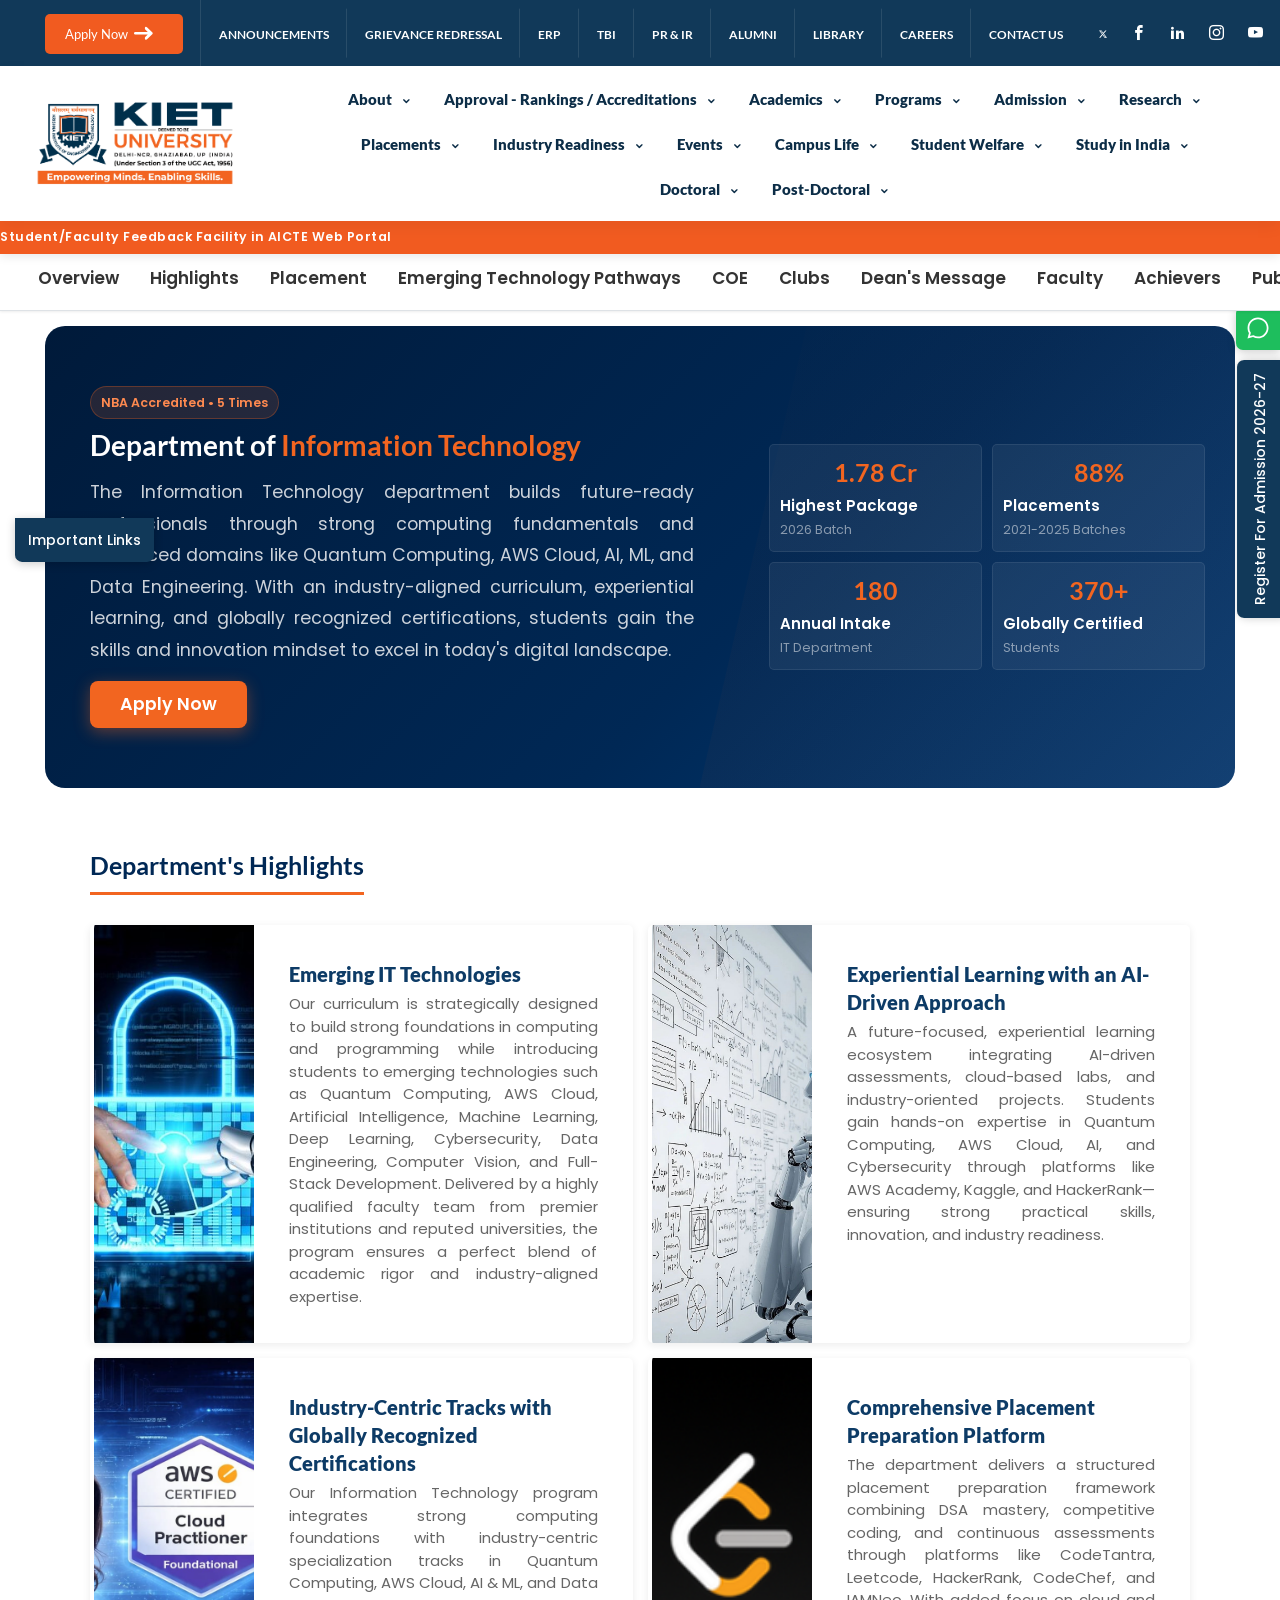
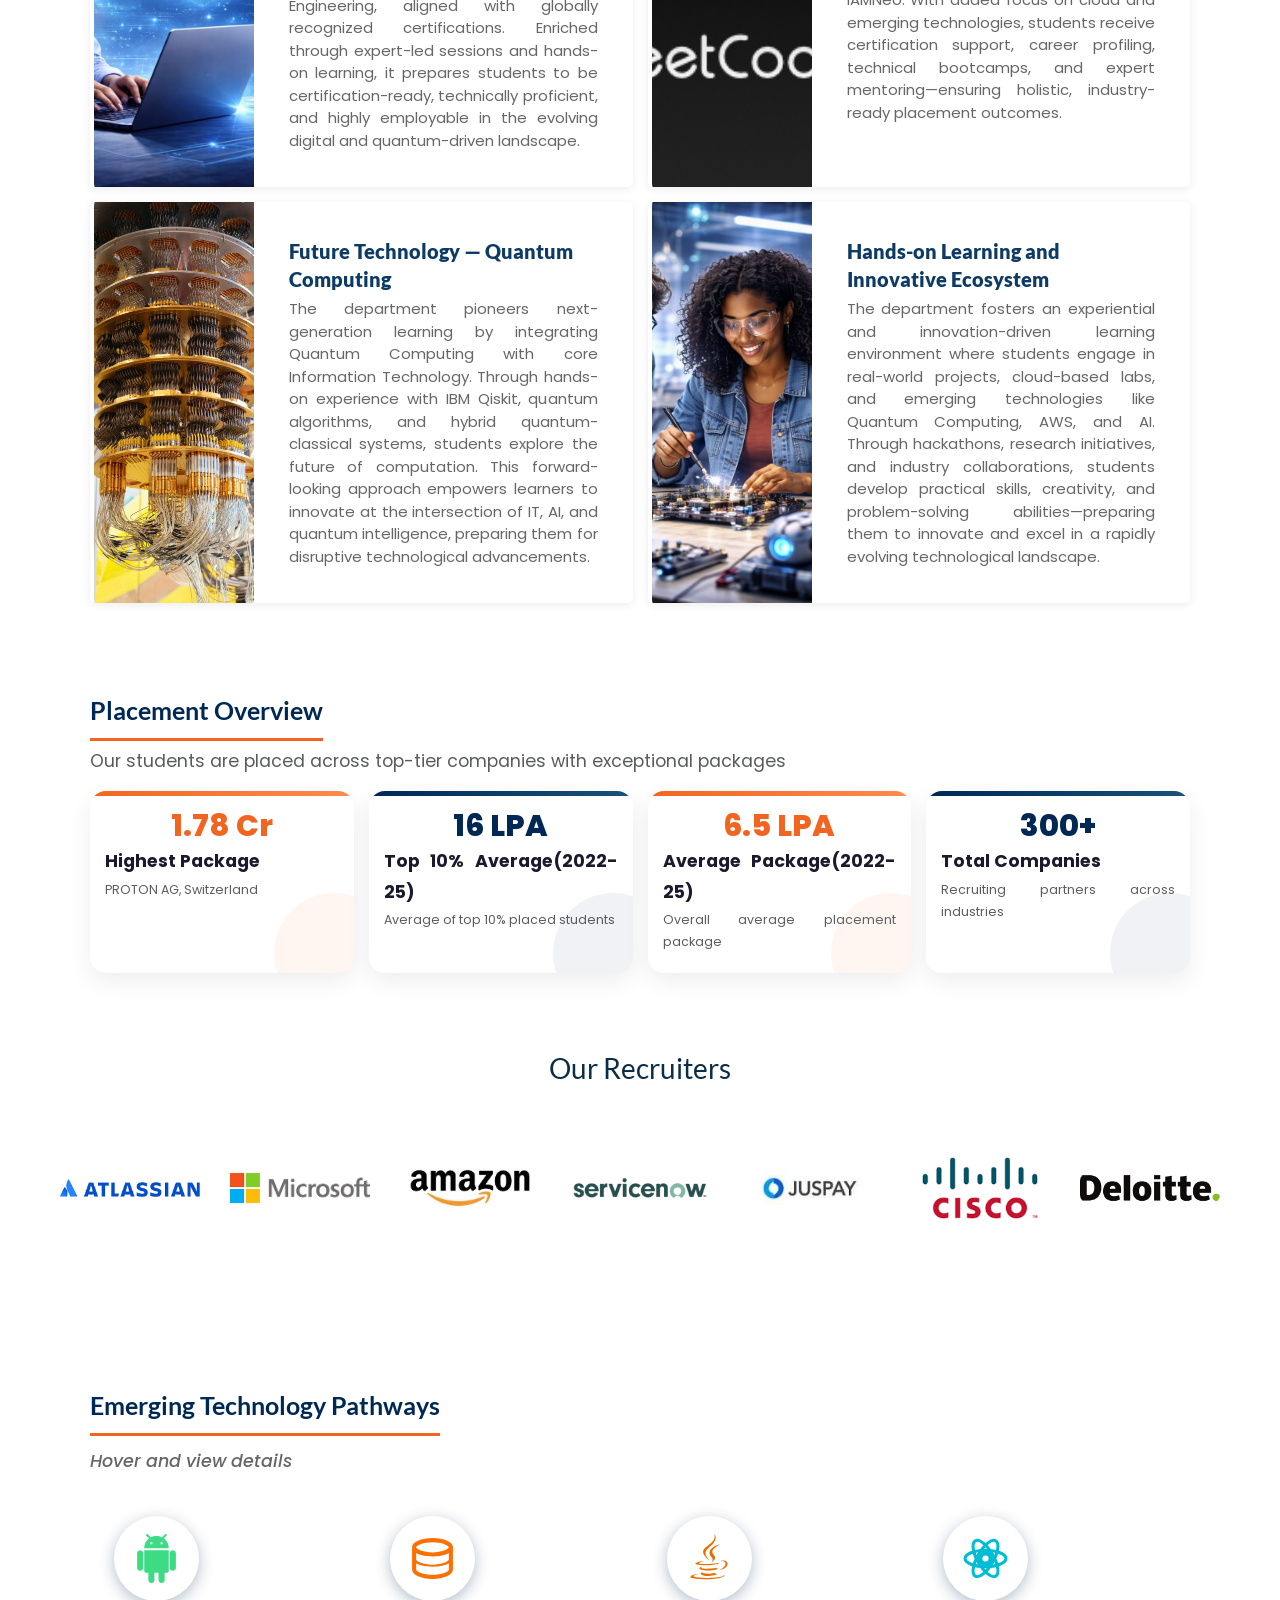
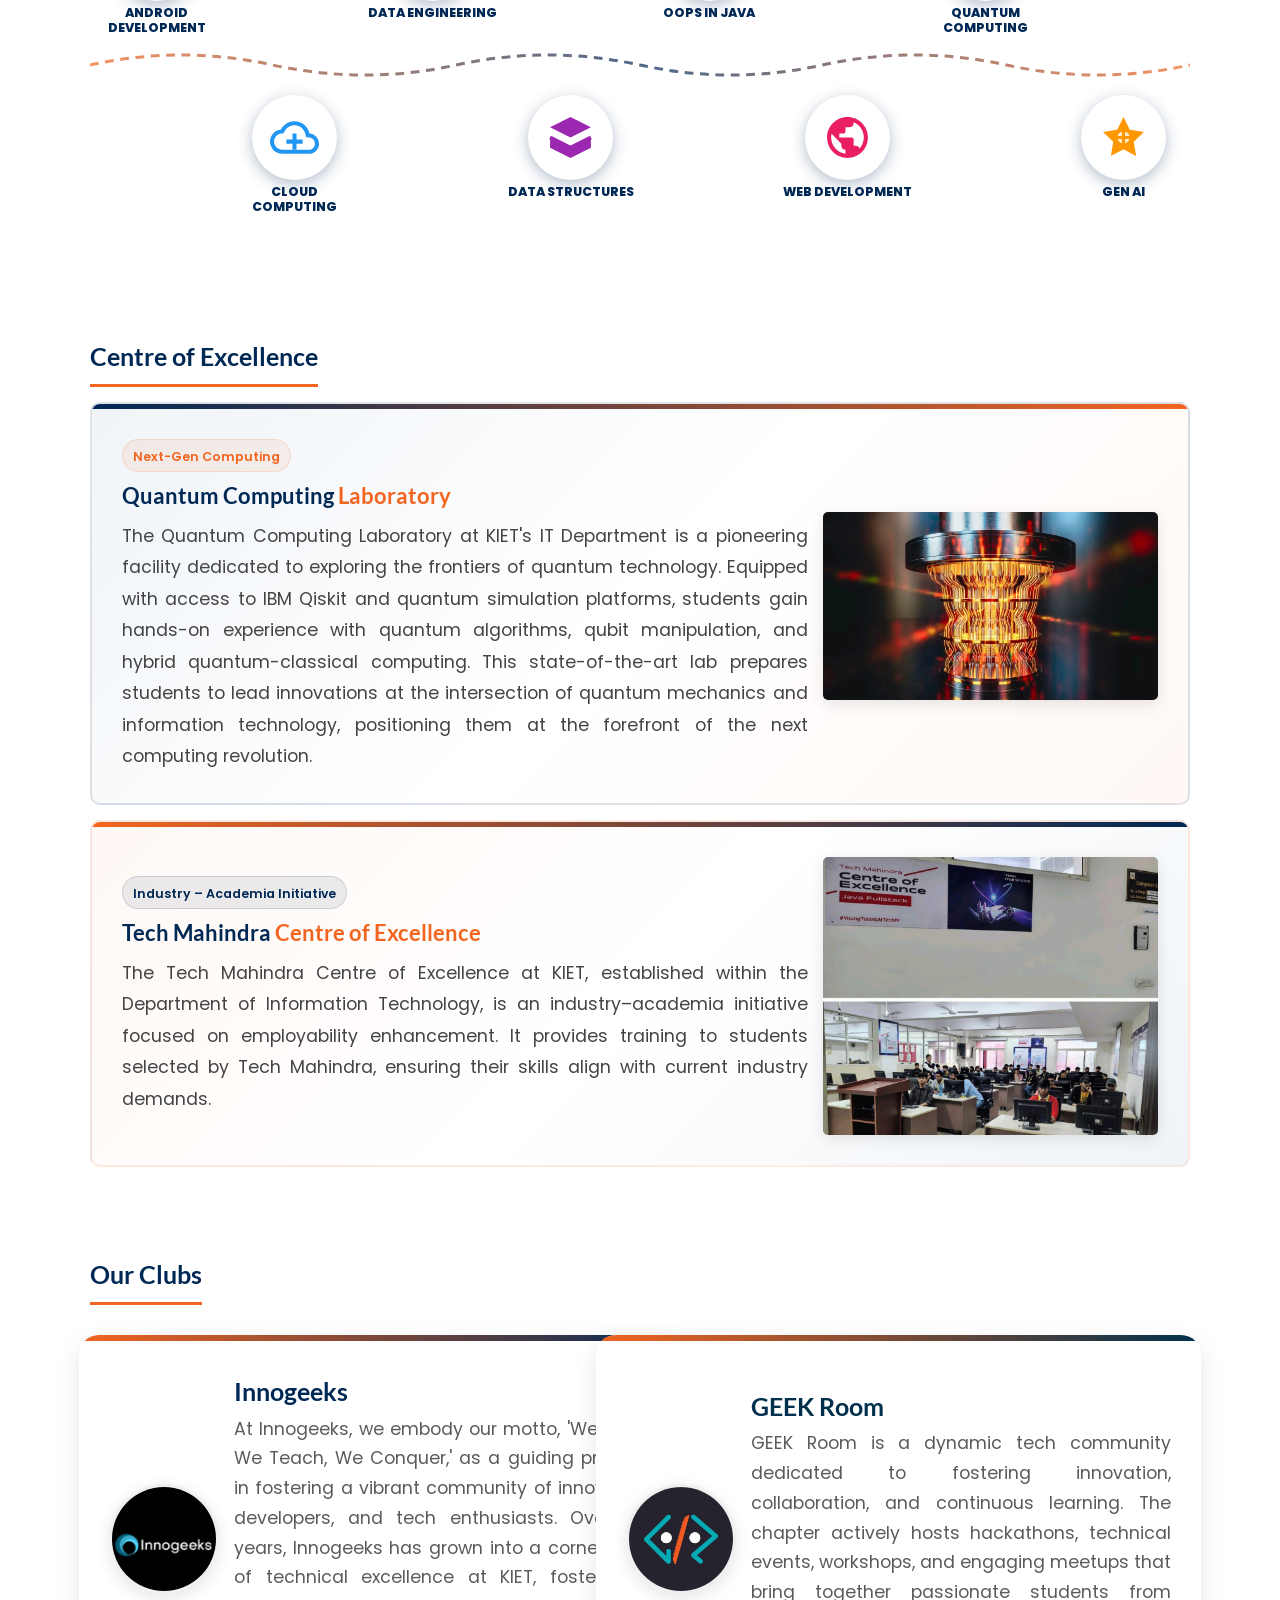
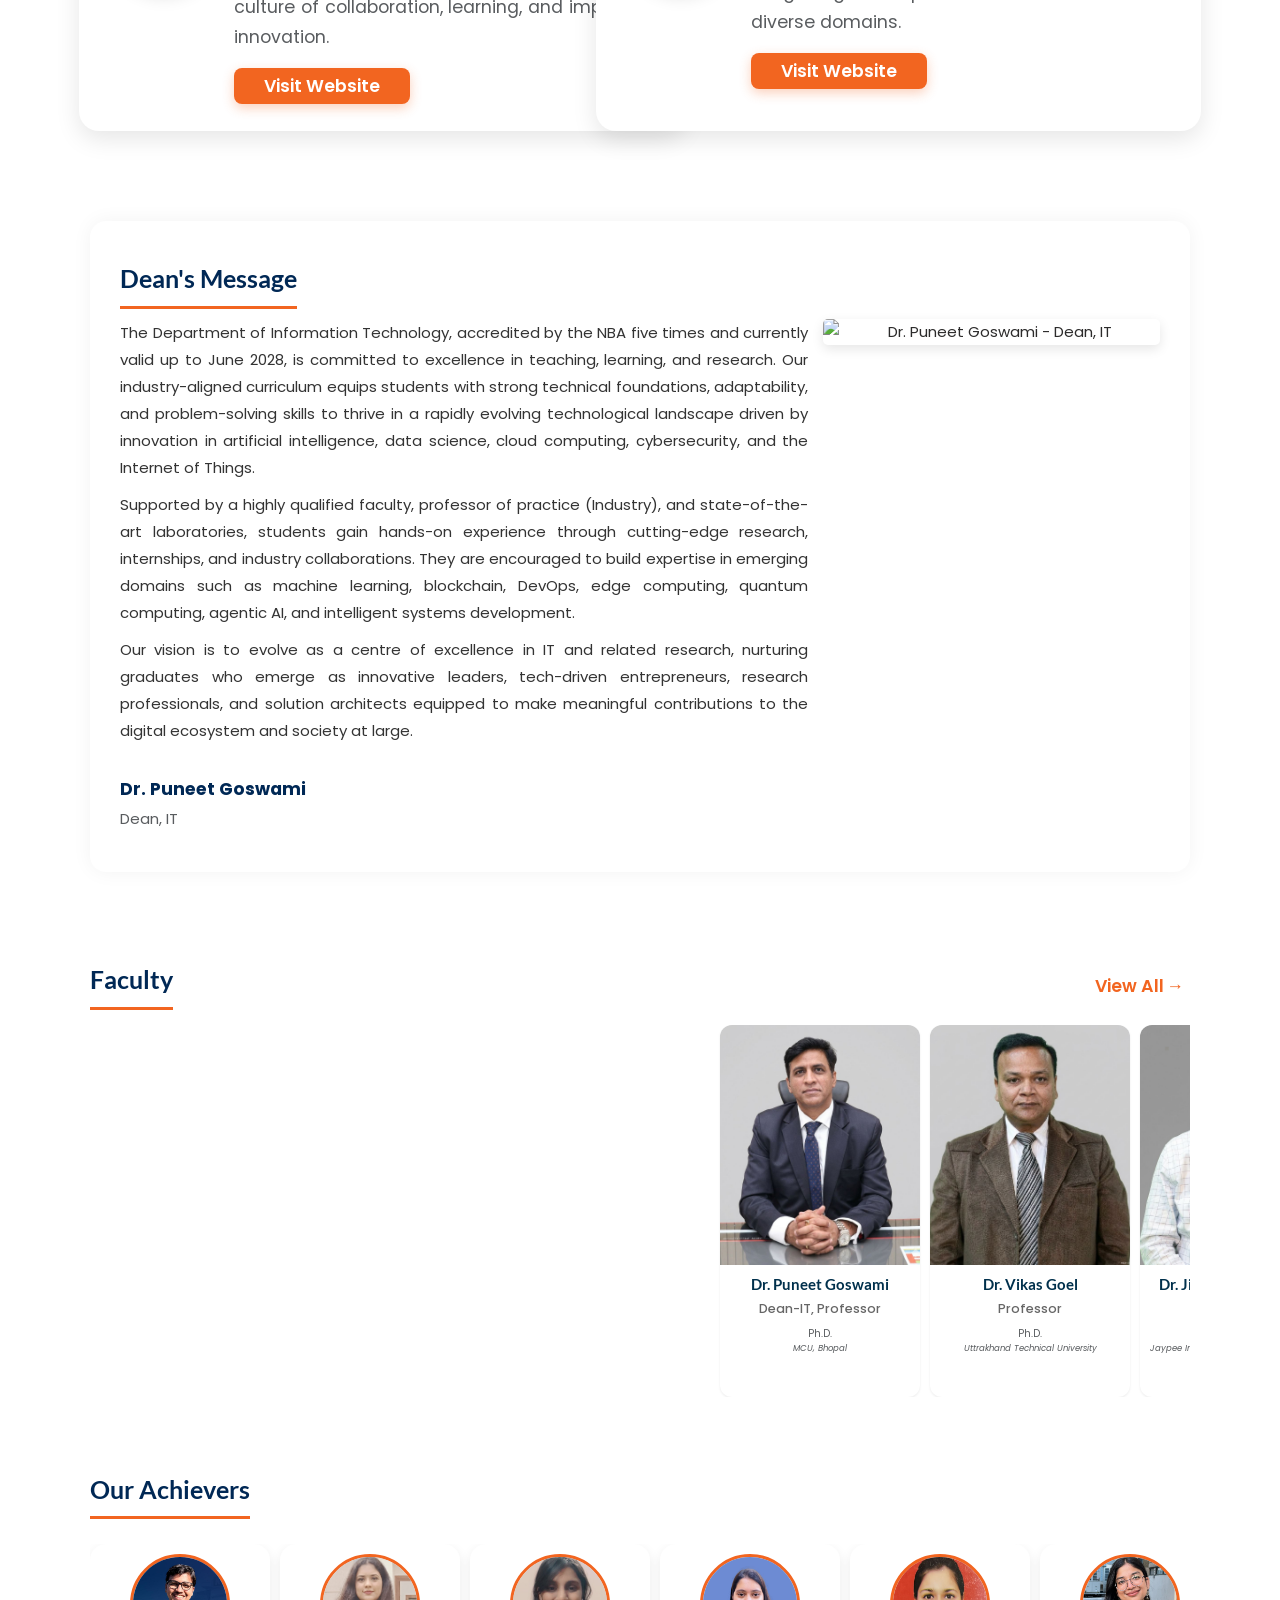
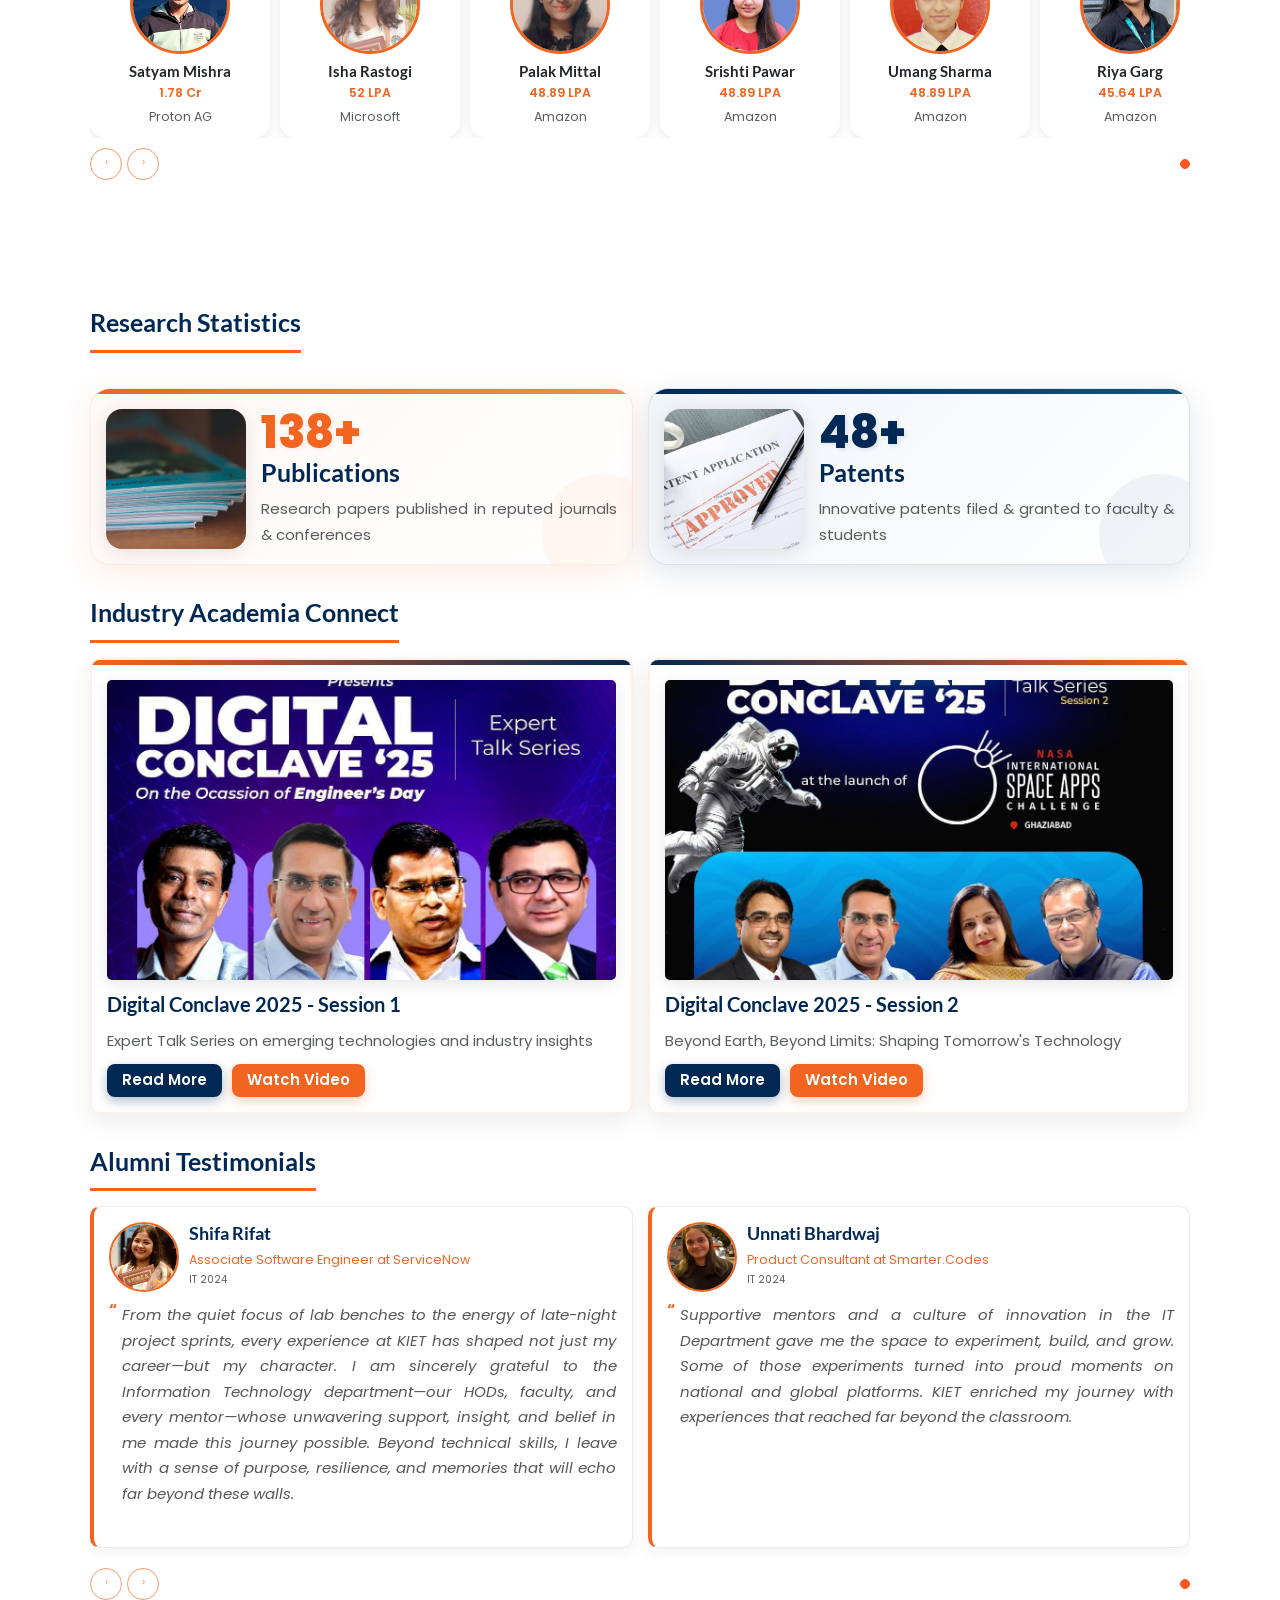
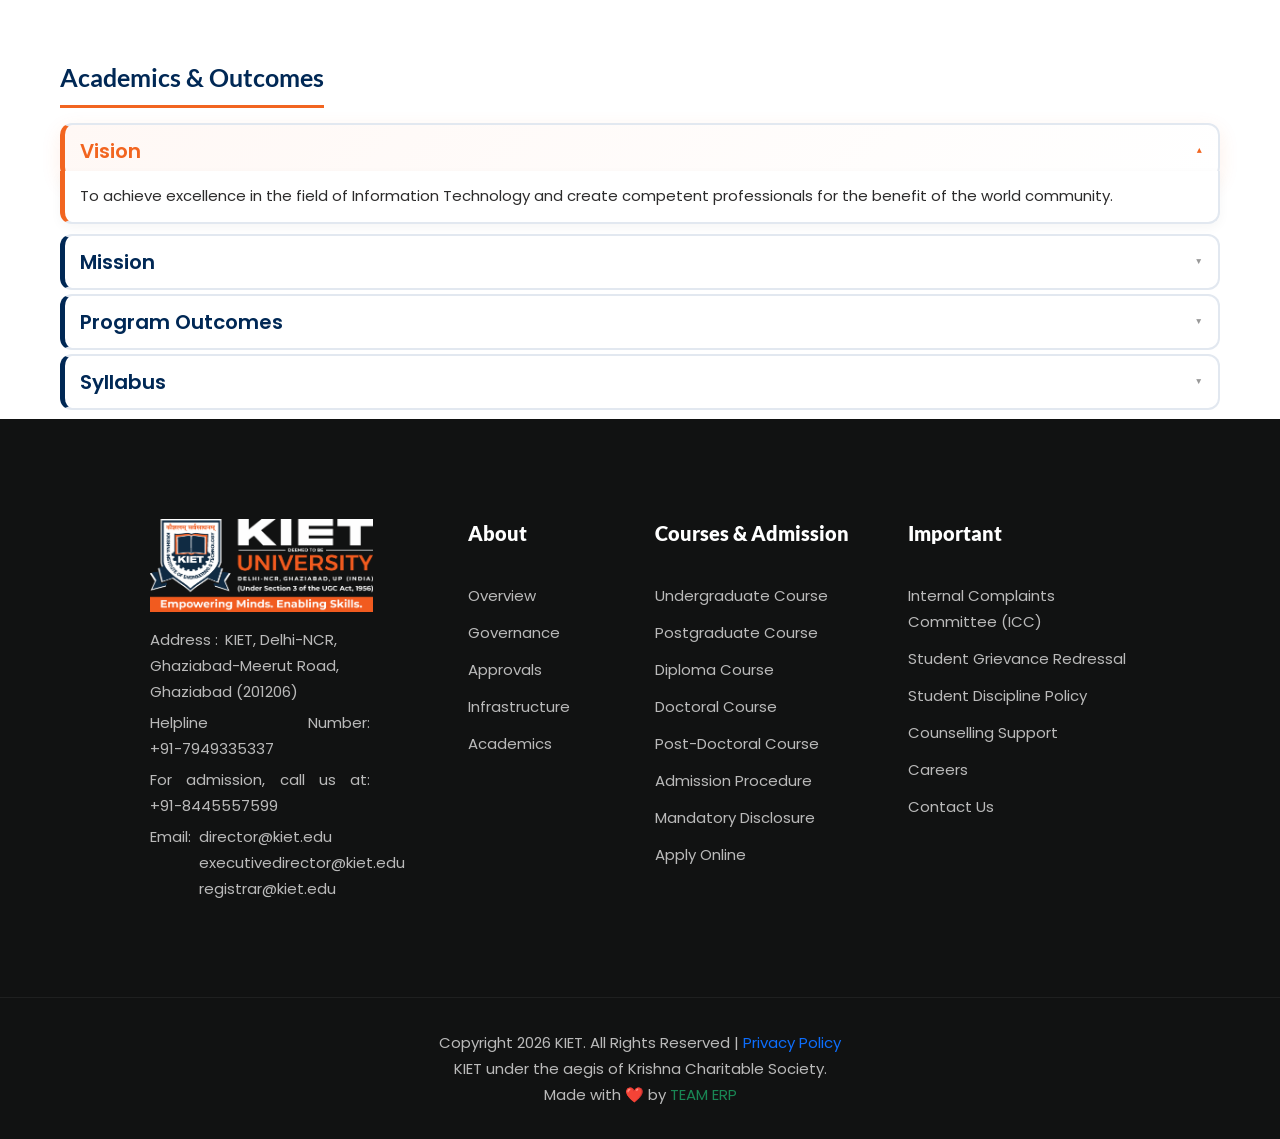
==== commit cd68f44a: "changes" ====
--- a/bootstrap-version/index.html
+++ b/bootstrap-version/index.html
@@ -1,5 +1,5 @@
 <!doctype html>
-<!--dvexszLMV2QLWjeEQKuFW-->
+
 <html lang="en">
   <!-- Mirrored from kiet-it.vercel.app/ by HTTrack Website Copier/3.x [XR&CO'2014], Thu, 19 Mar 2026 11:39:21 GMT -->
   <!-- Added by HTTrack --><meta
@@ -11,13 +11,13 @@
     <meta name="viewport" content="width=device-width, initial-scale=1" />
     <link
       rel="preload"
-      href="legacy_next/static/media/98118e9da63bcddd-s.p.ttf"
+      href="assets/media/98118e9da63bcddd-s.p.ttf"
       as="font"
       crossorigin=""
     />
     <link
       rel="preload"
-      href="legacy_next/static/media/bec6f0ae4ec11a25-s.p.ttf"
+      href="assets/media/bec6f0ae4ec11a25-s.p.ttf"
       as="font"
       crossorigin=""
     />
@@ -69,22 +69,22 @@
     />
     <link
       rel="stylesheet"
-      href="_next/static/chunks/11f44bb19f853b1f.css"
+      href="assets/css/style-main.css"
       data-precedence="next"
     />
     <link
       rel="preload"
-      href="legacy_next/static/css/2bf75a9330efbc39.css"
+      href="assets/css/style-legacy-1.css"
       as="style"
     />
     <link
       rel="preload"
-      href="legacy_next/static/css/b1bf7b045695a2e2.css"
+      href="assets/css/style-legacy-3.css"
       as="style"
     />
     <link
       rel="preload"
-      href="legacy_next/static/css/466ffb4097fb1c73.css"
+      href="assets/css/style-legacy-2.css"
       as="style"
     />
     <link
@@ -184,13 +184,13 @@
     <link rel="preload" href="assets/images/logo/dark_logo.png" as="image" />
     <link
       rel="preload"
-      href="legacy_next/static/media/98118e9da63bcddd-s.p.ttf"
+      href="assets/media/98118e9da63bcddd-s.p.ttf"
       as="font"
       crossorigin=""
     />
     <link
       rel="preload"
-      href="legacy_next/static/media/bec6f0ae4ec11a25-s.p.ttf"
+      href="assets/media/bec6f0ae4ec11a25-s.p.ttf"
       as="font"
       crossorigin=""
     />
@@ -208,16 +208,16 @@
     <link rel="icon" href="favicon.ico" />
     </head>
   <body>
-    <div hidden=""><!--$--><!--/$--></div>
+    <div hidden=""></div>
     <link
       rel="stylesheet"
-      href="legacy_next/static/css/2bf75a9330efbc39.css"
+      href="assets/css/style-legacy-1.css"
     /><link
       rel="stylesheet"
-      href="legacy_next/static/css/b1bf7b045695a2e2.css"
+      href="assets/css/style-legacy-3.css"
     /><link
       rel="stylesheet"
-      href="legacy_next/static/css/466ffb4097fb1c73.css"
+      href="assets/css/style-legacy-2.css"
     />
     <div class="__variable_2b503c __variable_b52d4f kiet-page-scope">
       <header class="edu-header header-style-1 header-fullwidth">
@@ -2371,7 +2371,7 @@
                       color: #f26520;
                     "
                   >
-                    0<!-- -->
+                    1.78<!-- -->
                     Cr
                   </div>
                   <p class="fw-bold mb-1 fs-3" style="color: #1a1a2e">
@@ -2396,7 +2396,7 @@
                       color: #002855;
                     "
                   >
-                    0<!-- -->
+                    16<!-- -->
                     LPA
                   </div>
                   <p class="fw-bold mb-1 fs-3" style="color: #1a1a2e">
@@ -2421,7 +2421,7 @@
                       color: #f26520;
                     "
                   >
-                    0<!-- -->
+                    6.5<!-- -->
                     LPA
                   </div>
                   <p class="fw-bold mb-1 fs-3" style="color: #1a1a2e">
@@ -2446,7 +2446,7 @@
                       color: #002855;
                     "
                   >
-                    0<!-- -->+
+                    300<!-- -->+
                   </div>
                   <p class="fw-bold mb-1 fs-3" style="color: #1a1a2e">
                     Total Companies
@@ -10971,7 +10971,7 @@
                           text-shadow: 2px 2px 4px rgba(242, 101, 32, 0.1);
                         "
                       >
-                        0<!-- -->+
+                        138<!-- -->+
                       </div>
                       <h3 class="fw-bold mb-2 fs-1" style="color: #002855">
                         Publications
@@ -11043,7 +11043,7 @@
                           text-shadow: 2px 2px 4px rgba(0, 40, 85, 0.1);
                         "
                       >
-                        0<!-- -->+
+                        48<!-- -->+
                       </div>
                       <h3 class="fw-bold mb-2 fs-1" style="color: #002855">
                         Patents
@@ -11717,7 +11717,7 @@
                 </button>
                 <div
                   class="vm-accordion-panel"
-                  style="max-height: 0; opacity: 0; padding: 0 1.5rem"
+                  style="max-height: 0px; opacity: 0; padding: 0 1.5rem; overflow: hidden;"
                 >
                   <div class="fs-2" style="color: #444; line-height: 1.6">
                     <ul class="mb-0 ps-3">
@@ -11767,7 +11767,7 @@
                 </button>
                 <div
                   class="vm-accordion-panel"
-                  style="max-height: 0; opacity: 0; padding: 0 1.5rem"
+                  style="max-height: 0px; opacity: 0; padding: 0 1.5rem; overflow: hidden;"
                 >
                   <div class="fs-2" style="color: #444; line-height: 1.6">
                     <ul class="mb-0 ps-3">
@@ -11884,7 +11884,7 @@
                 </button>
                 <div
                   class="vm-accordion-panel"
-                  style="max-height: 0; opacity: 0; padding: 0 1.5rem"
+                  style="max-height: 0px; opacity: 0; padding: 0 1.5rem; overflow: hidden;"
                 >
                   <div class="fs-2" style="color: #444; line-height: 1.6">
                     <div class="d-flex flex-column gap-3 w-100">
@@ -12451,7 +12451,7 @@
         </p>
       </div>
     </div>
-    <!--$--><!--/$-->
+    
     
     <!-- jQuery (required for Slick Carousel) -->
     <script src="https://code.jquery.com/jquery-3.7.1.min.js"></script>
@@ -12485,6 +12485,172 @@
     });
     </script>
 
+
+    
+
+    
+
+    
+
+    
+
+    
+
+    
+
+    
+
+    
+
+    
+
+    <!-- Custom JS Better -->
+    <script>
+    $(document).ready(function(){
+        
+        /* --- 1. PREPARE MOBILE MODALS --- */
+        var mobilePopupData = {};
+        
+        // Setup central mobile overlay
+        $('body').append('<div id="mobile-roadmap-overlay" style="display: none; position: fixed; top: 0; left: 0; width: 100vw; height: 100vh; background: rgba(0,40,85,0.7); z-index: 999998; backdrop-filter: blur(4px);"></div>');
+        $('body').append('<div id="mobile-roadmap-container" style="display: none; position: fixed; top: 50%; left: 50%; transform: translate(-50%, -50%); width: 90vw; max-width: 450px; z-index: 999999;"></div>');
+        
+        /* --- 2. Desktop Emerging Technology Popups Logic --- */
+        var desktopItems = $('.d-none.d-lg-block .text-center').has('div[style*="opacity: 0"], div[style*="opacity: 1"]');
+        
+        desktopItems.each(function() {
+            var $item = $(this);
+            var $popup = $item.find('div[style*="opacity: 0"], div[style*="opacity: 1"], div[style*="z-index: 200"], div[style*="z-index: 9999"]').filter(function() {
+                return $(this).children('button').length > 0;
+            }).first();
+            
+            if ($popup.length === 0) return;
+            var $closeBtn = $popup.find('button');
+            
+            var titleText = $item.find('.fs-5').text().trim().toLowerCase();
+            
+            // Backup content for Mobile
+            var $mobileClone = $popup.clone();
+            $mobileClone.css({
+                'position': 'relative',
+                'left': 'auto', 'right': 'auto', 'top': 'auto', 'bottom': 'auto',
+                'transform': 'none', 'opacity': '1', 'pointer-events': 'auto',
+                'box-shadow': '0 10px 40px rgba(0,0,0,0.5)',
+                'width': '100%', 'z-index': '1'
+            });
+            mobilePopupData[titleText] = $mobileClone;
+            
+            function showPopup() {
+                if ($(window).width() < 992) return; // Desktop JS only handles desktop now
+                
+                var rect = $item[0].getBoundingClientRect();
+                var isRightEdge = ($(window).width() - rect.right) < 550; 
+                
+                if (isRightEdge) {
+                    $popup.css({
+                        'opacity': '1', 'pointer-events': 'auto', 'position': 'absolute',
+                        'left': 'auto', 'right': '100%', 'transform': 'translateY(-50%) translateX(-20px) scale(1)', 'z-index': '99999'
+                    });
+                } else {
+                    $popup.css({
+                        'opacity': '1', 'pointer-events': 'auto', 'position': 'absolute',
+                        'left': '100%', 'right': 'auto', 'transform': 'translateY(-50%) translateX(20px) scale(1)', 'z-index': '99999'
+                    });
+                }
+            }
+            
+            function hidePopup() {
+                if ($(window).width() < 992) return; // Desktop JS only handles desktop now
+                
+                var rect = $item[0].getBoundingClientRect();
+                var isRightEdge = ($(window).width() - rect.right) < 550;
+                if(isRightEdge) {
+                    $popup.css({
+                        'opacity': '0', 'pointer-events': 'none', 'position': 'absolute', 'right': '100%', 'left': 'auto', 'transform': 'translateY(10px) translateX(-40px) scale(0.95)', 'z-index': '-1'
+                    });
+                } else {
+                    $popup.css({
+                        'opacity': '0', 'pointer-events': 'none', 'position': 'absolute', 'left': '100%', 'right': 'auto', 'transform': 'translateY(10px) translateX(40px) scale(0.95)', 'z-index': '-1'
+                    });
+                }
+            }
+
+            $item.on('mouseenter', function() { if($(window).width() >= 992) showPopup(); });
+            $item.on('mouseleave', function() { if($(window).width() >= 992) hidePopup(); });
+            
+            $item.on('click', function(e) {
+                if ($(window).width() < 992) return;
+                if ($(e.target).closest('button').length === 0) {
+                   showPopup();
+                }
+            });
+            $closeBtn.on('click', function(e){
+                e.stopPropagation(); hidePopup();
+            });
+        });
+
+        /* --- 3. Mobile Emerging Technology Popups Logic --- */
+        $('.d-lg-none h5').each(function() {
+            var $h5 = $(this);
+            var titleText = $h5.text().trim().toLowerCase();
+            var $mobileItem = $h5.closest('div[style*="cursor: pointer"]');
+            
+            $mobileItem.on('click', function(e) {
+                if (mobilePopupData[titleText]) {
+                    var $content = mobilePopupData[titleText].clone();
+                    
+                    // Bind the close button dynamically for the mobile clone
+                    $content.find('button').on('click', function(btnEvent) {
+                        btnEvent.stopPropagation();
+                        $('#mobile-roadmap-overlay').fadeOut(200);
+                        $('#mobile-roadmap-container').fadeOut(200);
+                    });
+                    
+                    $('#mobile-roadmap-container').empty().append($content).fadeIn(200);
+                    $('#mobile-roadmap-overlay').fadeIn(200);
+                }
+            });
+        });
+        
+        // Clicking the dark background overlay closes the modal
+        $('#mobile-roadmap-overlay').on('click', function() {
+            $(this).fadeOut(200);
+            $('#mobile-roadmap-container').fadeOut(200);
+        });
+
+        /* --- 4. Academics & Outcomes Accordion Logic --- */
+        $('.vm-accordion-btn').on('click', function(e) {
+            e.preventDefault();
+            var $this = $(this);
+            var $panel = $this.next('.vm-accordion-panel');
+            var isOpen = $this.hasClass('active');
+            
+            var $container = $this.closest('.d-flex.flex-column.gap-3');
+            
+            $container.find('.vm-accordion-btn').removeClass('active');
+            $container.find('.vm-accordion-btn .fw-semibold').css('color', '#002855');
+            
+            $container.find('.vm-accordion-btn').each(function() {
+                $(this).children('span').last().css({ 'transform': 'rotate(0deg)', 'color': '#999' });
+            });
+            
+            $container.find('.vm-accordion-panel').removeClass('open').css({
+                'max-height': '0px', 'opacity': '0', 'padding': '0 1.5rem', 
+                'overflow': 'hidden', 'border-color': 'transparent'
+            });
+            
+            if (!isOpen) {
+                $this.addClass('active');
+                $this.find('.fw-semibold').css('color', '#f26520');
+                $this.children('span').last().css({ 'transform': 'rotate(180deg)', 'color': '#f26520' });
+                $panel.addClass('open').css({
+                    'max-height': '2000px', 'opacity': '1', 'padding': '1.25rem 1.5rem', 
+                    'border-color': '#e2e8f0'
+                });
+            }
+        });
+    });
+    </script>
 </body>
   <!-- Mirrored from kiet-it.vercel.app/ by HTTrack Website Copier/3.x [XR&CO'2014], Thu, 19 Mar 2026 11:41:53 GMT -->
 </html>
--- a/bootstrap-version/assets/css/style-main.css
+++ b/bootstrap-version/assets/css/style-main.css
@@ -0,0 +1 @@
+@layer properties{@supports (((-webkit-hyphens:none)) and (not (margin-trim:inline))) or ((-moz-orient:inline) and (not (color:rgb(from red r g b)))){*,:before,:after,::backdrop{--tw-translate-x:0;--tw-translate-y:0;--tw-translate-z:0;--tw-rotate-x:initial;--tw-rotate-y:initial;--tw-rotate-z:initial;--tw-skew-x:initial;--tw-skew-y:initial;--tw-border-style:solid;--tw-shadow:0 0 #0000;--tw-shadow-color:initial;--tw-shadow-alpha:100%;--tw-inset-shadow:0 0 #0000;--tw-inset-shadow-color:initial;--tw-inset-shadow-alpha:100%;--tw-ring-color:initial;--tw-ring-shadow:0 0 #0000;--tw-inset-ring-color:initial;--tw-inset-ring-shadow:0 0 #0000;--tw-ring-inset:initial;--tw-ring-offset-width:0px;--tw-ring-offset-color:#fff;--tw-ring-offset-shadow:0 0 #0000;--tw-blur:initial;--tw-brightness:initial;--tw-contrast:initial;--tw-grayscale:initial;--tw-hue-rotate:initial;--tw-invert:initial;--tw-opacity:initial;--tw-saturate:initial;--tw-sepia:initial;--tw-drop-shadow:initial;--tw-drop-shadow-color:initial;--tw-drop-shadow-alpha:100%;--tw-drop-shadow-size:initial}}}@layer theme{:root,:host{--font-sans:ui-sans-serif,system-ui,sans-serif,"Apple Color Emoji","Segoe UI Emoji","Segoe UI Symbol","Noto Color Emoji";--font-mono:ui-monospace,SFMono-Regular,Menlo,Monaco,Consolas,"Liberation Mono","Courier New",monospace;--color-black:#000;--color-white:#fff;--spacing:.25rem;--default-transition-duration:.15s;--default-transition-timing-function:cubic-bezier(.4,0,.2,1);--default-font-family:var(--font-sans);--default-mono-font-family:var(--font-mono)}}@layer base{*,:after,:before,::backdrop{box-sizing:border-box;border:0 solid;margin:0;padding:0}::file-selector-button{box-sizing:border-box;border:0 solid;margin:0;padding:0}html,:host{-webkit-text-size-adjust:100%;tab-size:4;line-height:1.5;font-family:var(--default-font-family,ui-sans-serif,system-ui,sans-serif,"Apple Color Emoji","Segoe UI Emoji","Segoe UI Symbol","Noto Color Emoji");font-feature-settings:var(--default-font-feature-settings,normal);font-variation-settings:var(--default-font-variation-settings,normal);-webkit-tap-highlight-color:transparent}hr{height:0;color:inherit;border-top-width:1px}abbr:where([title]){-webkit-text-decoration:underline dotted;text-decoration:underline dotted}h1,h2,h3,h4,h5,h6{font-size:inherit;font-weight:inherit}a{color:inherit;-webkit-text-decoration:inherit;-webkit-text-decoration:inherit;-webkit-text-decoration:inherit;-webkit-text-decoration:inherit;text-decoration:inherit}b,strong{font-weight:bolder}code,kbd,samp,pre{font-family:var(--default-mono-font-family,ui-monospace,SFMono-Regular,Menlo,Monaco,Consolas,"Liberation Mono","Courier New",monospace);font-feature-settings:var(--default-mono-font-feature-settings,normal);font-variation-settings:var(--default-mono-font-variation-settings,normal);font-size:1em}small{font-size:80%}sub,sup{vertical-align:baseline;font-size:75%;line-height:0;position:relative}sub{bottom:-.25em}sup{top:-.5em}table{text-indent:0;border-color:inherit;border-collapse:collapse}:-moz-focusring{outline:auto}progress{vertical-align:baseline}summary{display:list-item}ol,ul,menu{list-style:none}img,svg,video,canvas,audio,iframe,embed,object{vertical-align:middle;display:block}img,video{max-width:100%;height:auto}button,input,select,optgroup,textarea{font:inherit;font-feature-settings:inherit;font-variation-settings:inherit;letter-spacing:inherit;color:inherit;opacity:1;background-color:#0000;border-radius:0}::file-selector-button{font:inherit;font-feature-settings:inherit;font-variation-settings:inherit;letter-spacing:inherit;color:inherit;opacity:1;background-color:#0000;border-radius:0}:where(select:is([multiple],[size])) optgroup{font-weight:bolder}:where(select:is([multiple],[size])) optgroup option{padding-inline-start:20px}::file-selector-button{margin-inline-end:4px}::placeholder{opacity:1}@supports (not ((-webkit-appearance:-apple-pay-button))) or (contain-intrinsic-size:1px){::placeholder{color:currentColor}@supports (color:color-mix(in lab, red, red)){::placeholder{color:color-mix(in oklab,currentcolor 50%,transparent)}}}textarea{resize:vertical}::-webkit-search-decoration{-webkit-appearance:none}::-webkit-date-and-time-value{min-height:1lh;text-align:inherit}::-webkit-datetime-edit{display:inline-flex}::-webkit-datetime-edit-fields-wrapper{padding:0}::-webkit-datetime-edit{padding-block:0}::-webkit-datetime-edit-year-field{padding-block:0}::-webkit-datetime-edit-month-field{padding-block:0}::-webkit-datetime-edit-day-field{padding-block:0}::-webkit-datetime-edit-hour-field{padding-block:0}::-webkit-datetime-edit-minute-field{padding-block:0}::-webkit-datetime-edit-second-field{padding-block:0}::-webkit-datetime-edit-millisecond-field{padding-block:0}::-webkit-datetime-edit-meridiem-field{padding-block:0}::-webkit-calendar-picker-indicator{line-height:1}:-moz-ui-invalid{box-shadow:none}button,input:where([type=button],[type=reset],[type=submit]){appearance:button}::file-selector-button{appearance:button}::-webkit-inner-spin-button{height:auto}::-webkit-outer-spin-button{height:auto}[hidden]:where(:not([hidden=until-found])){display:none!important}}@layer components;@layer utilities{.collapse{visibility:collapse}.visible{visibility:visible}.absolute{position:absolute}.fixed{position:fixed}.relative{position:relative}.static{position:static}.sticky{position:sticky}.start{inset-inline-start:var(--spacing)}.start\!{inset-inline-start:var(--spacing)!important}.end{inset-inline-end:var(--spacing)}.order-0{order:0}.order-1{order:1}.col-6{grid-column:6}.col-12{grid-column:12}.container{width:100%}@media (min-width:40rem){.container{max-width:40rem}}@media (min-width:48rem){.container{max-width:48rem}}@media (min-width:64rem){.container{max-width:64rem}}@media (min-width:80rem){.container{max-width:80rem}}@media (min-width:96rem){.container{max-width:96rem}}.m-0{margin:calc(var(--spacing)*0)}.m-2{margin:calc(var(--spacing)*2)}.m-5{margin:calc(var(--spacing)*5)}.mx-2{margin-inline:calc(var(--spacing)*2)}.mx-auto{margin-inline:auto}.ms-1{margin-inline-start:calc(var(--spacing)*1)}.ms-2{margin-inline-start:calc(var(--spacing)*2)}.me-1{margin-inline-end:calc(var(--spacing)*1)}.me-3{margin-inline-end:calc(var(--spacing)*3)}.mt-2{margin-top:calc(var(--spacing)*2)}.mt-3{margin-top:calc(var(--spacing)*3)}.mt-4{margin-top:calc(var(--spacing)*4)}.mt-5{margin-top:calc(var(--spacing)*5)}.mb-0{margin-bottom:calc(var(--spacing)*0)}.mb-1{margin-bottom:calc(var(--spacing)*1)}.mb-2{margin-bottom:calc(var(--spacing)*2)}.mb-3{margin-bottom:calc(var(--spacing)*3)}.mb-4{margin-bottom:calc(var(--spacing)*4)}.mb-5{margin-bottom:calc(var(--spacing)*5)}.block{display:block}.flex{display:flex}.grid{display:grid}.hidden{display:none}.inline{display:inline}.inline-block{display:inline-block}.table{display:table}.h-1{height:calc(var(--spacing)*1)}.h-2{height:calc(var(--spacing)*2)}.h-3{height:calc(var(--spacing)*3)}.h-4{height:calc(var(--spacing)*4)}.h-5{height:calc(var(--spacing)*5)}.h-6{height:calc(var(--spacing)*6)}.h-100{height:calc(var(--spacing)*100)}.w-100{width:calc(var(--spacing)*100)}.flex-shrink-0{flex-shrink:0}.flex-grow-1{flex-grow:1}.translate-2{--tw-translate-x:calc(var(--spacing)*2);--tw-translate-y:calc(var(--spacing)*2);translate:var(--tw-translate-x)var(--tw-translate-y)}.rotate-90{rotate:90deg}.transform{transform:var(--tw-rotate-x,)var(--tw-rotate-y,)var(--tw-rotate-z,)var(--tw-skew-x,)var(--tw-skew-y,)}.cursor-pointer{cursor:pointer}.resize{resize:both}.flex-wrap{flex-wrap:wrap}.gap-2{gap:calc(var(--spacing)*2)}.gap-3{gap:calc(var(--spacing)*3)}.gap-4{gap:calc(var(--spacing)*4)}.gap-5{gap:calc(var(--spacing)*5)}.overflow-auto{overflow:auto}.overflow-hidden{overflow:hidden}.rounded{border-radius:.25rem}.border{border-style:var(--tw-border-style);border-width:1px}.border-0{border-style:var(--tw-border-style);border-width:0}.bg-white{background-color:var(--color-white)}.p-0{padding:calc(var(--spacing)*0)}.p-2{padding:calc(var(--spacing)*2)}.p-3{padding:calc(var(--spacing)*3)}.p-4{padding:calc(var(--spacing)*4)}.p-5{padding:calc(var(--spacing)*5)}.px-0{padding-inline:calc(var(--spacing)*0)}.px-1{padding-inline:calc(var(--spacing)*1)}.px-2{padding-inline:calc(var(--spacing)*2)}.px-3{padding-inline:calc(var(--spacing)*3)}.px-4{padding-inline:calc(var(--spacing)*4)}.px-5{padding-inline:calc(var(--spacing)*5)}.py-1{padding-block:calc(var(--spacing)*1)}.py-2{padding-block:calc(var(--spacing)*2)}.py-3{padding-block:calc(var(--spacing)*3)}.py-4{padding-block:calc(var(--spacing)*4)}.py-5{padding-block:calc(var(--spacing)*5)}.ps-3{padding-inline-start:calc(var(--spacing)*3)}.pt-3{padding-top:calc(var(--spacing)*3)}.pb-4{padding-bottom:calc(var(--spacing)*4)}.text-center{text-align:center}.text-start{text-align:start}.align-bottom{vertical-align:bottom}.align-top{vertical-align:top}.text-nowrap{text-wrap:nowrap}.text-wrap{text-wrap:wrap}.text-white{color:var(--color-white)}.uppercase{text-transform:uppercase}.italic{font-style:italic}.underline{text-decoration-line:underline}.shadow-sm{--tw-shadow:0 1px 3px 0 var(--tw-shadow-color,#0000001a),0 1px 2px -1px var(--tw-shadow-color,#0000001a);box-shadow:var(--tw-inset-shadow),var(--tw-inset-ring-shadow),var(--tw-ring-offset-shadow),var(--tw-ring-shadow),var(--tw-shadow)}.blur{--tw-blur:blur(8px);filter:var(--tw-blur,)var(--tw-brightness,)var(--tw-contrast,)var(--tw-grayscale,)var(--tw-hue-rotate,)var(--tw-invert,)var(--tw-saturate,)var(--tw-sepia,)var(--tw-drop-shadow,)}.invert{--tw-invert:invert(100%);filter:var(--tw-blur,)var(--tw-brightness,)var(--tw-contrast,)var(--tw-grayscale,)var(--tw-hue-rotate,)var(--tw-invert,)var(--tw-saturate,)var(--tw-sepia,)var(--tw-drop-shadow,)}.filter{filter:var(--tw-blur,)var(--tw-brightness,)var(--tw-contrast,)var(--tw-grayscale,)var(--tw-hue-rotate,)var(--tw-invert,)var(--tw-saturate,)var(--tw-sepia,)var(--tw-drop-shadow,)}.transition{transition-property:color,background-color,border-color,outline-color,text-decoration-color,fill,stroke,--tw-gradient-from,--tw-gradient-via,--tw-gradient-to,opacity,box-shadow,transform,translate,scale,rotate,filter,-webkit-backdrop-filter,backdrop-filter,display,content-visibility,overlay,pointer-events;transition-timing-function:var(--tw-ease,var(--default-transition-timing-function));transition-duration:var(--tw-duration,var(--default-transition-duration))}}html{font-size:15px}.popup-mobile-menu{z-index:9999;background:#fff;width:360px;max-width:90vw;height:100vh;transition:right .4s ease-in-out;position:fixed;top:0;right:-400px;overflow-y:auto;box-shadow:-5px 0 15px #0000001a}.popup-mobile-menu.active{right:0}.popup-mobile-menu .inner{padding:20px 25px}.popup-mobile-menu .header-top{border-bottom:1px solid #e5e5e5;justify-content:space-between;align-items:center;margin-bottom:15px;padding-bottom:20px;display:flex}.popup-mobile-menu .header-top .logo img{max-width:150px;height:auto}.popup-mobile-menu .close-button{cursor:pointer;color:#333;background:0 0;border:none;padding:5px;font-size:28px;line-height:1}.popup-mobile-menu .close-button:hover{color:#0056b3}.popup-mobile-menu .mainmenu{margin:0;padding:0;list-style:none}.popup-mobile-menu .mainmenu>li{border-bottom:1px solid #f0f0f0}.popup-mobile-menu .mainmenu>li>a{color:#333;padding:12px 0;font-size:16px;font-weight:500;text-decoration:none;transition:color .3s;display:block}.popup-mobile-menu .mainmenu>li>a:hover{color:#0056b3}.popup-mobile-menu .mainmenu .submenu{margin:0;padding:0 0 10px 15px;list-style:none;display:none}.popup-mobile-menu .mainmenu .has-droupdown.open>.submenu{display:block}.popup-mobile-menu .mainmenu .submenu li a{color:#666;padding:8px 0;font-size:14px;text-decoration:none;transition:color .3s;display:block}.popup-mobile-menu .mainmenu .submenu li a:hover{color:#0056b3}.popup-mobile-menu .mainmenu>li.has-droupdown>a{position:relative}.popup-mobile-menu .mainmenu>li.has-droupdown>a:after{content:"+";font-size:20px;font-weight:300;transition:transform .3s;position:absolute;right:0}.popup-mobile-menu .mainmenu>li.has-droupdown.open>a:after{content:"-"}.popup-mobile-menu-overlay{z-index:9998;background:#00000080;width:100%;height:100%;position:fixed;top:0;left:0}@media (min-width:992px){.edu-header .header-top .header-info{white-space:nowrap}.edu-header .header-top .header-info>li{padding-left:18px;padding-right:18px}.edu-header .header-top .header-info>li>a{font-size:12px}.edu-header .header-top .header-info>li.desktop-apply-btn{padding-right:18px!important}.edu-header .header-top .header-info>li.desktop-apply-btn .edu-btn.btn-small{font-size:13px}}.kiet-program-section-link{color:#333;white-space:nowrap;border-bottom:3px solid #0000;flex-shrink:0;align-items:center;padding:0 8px 4px;font-size:17px;font-weight:600;text-decoration:none;transition:color .3s,border-bottom-color .3s;display:inline-flex}.kiet-program-section-link:hover,.kiet-program-section-link.active{color:#0056b3;border-bottom-color:#0056b3}@media (max-width:768px){html{font-size:14px}.kiet-program-section-link{padding:0 6px 4px;font-size:14px}}@property --tw-translate-x{syntax:"*";inherits:false;initial-value:0}@property --tw-translate-y{syntax:"*";inherits:false;initial-value:0}@property --tw-translate-z{syntax:"*";inherits:false;initial-value:0}@property --tw-rotate-x{syntax:"*";inherits:false}@property --tw-rotate-y{syntax:"*";inherits:false}@property --tw-rotate-z{syntax:"*";inherits:false}@property --tw-skew-x{syntax:"*";inherits:false}@property --tw-skew-y{syntax:"*";inherits:false}@property --tw-border-style{syntax:"*";inherits:false;initial-value:solid}@property --tw-shadow{syntax:"*";inherits:false;initial-value:0 0 #0000}@property --tw-shadow-color{syntax:"*";inherits:false}@property --tw-shadow-alpha{syntax:"<percentage>";inherits:false;initial-value:100%}@property --tw-inset-shadow{syntax:"*";inherits:false;initial-value:0 0 #0000}@property --tw-inset-shadow-color{syntax:"*";inherits:false}@property --tw-inset-shadow-alpha{syntax:"<percentage>";inherits:false;initial-value:100%}@property --tw-ring-color{syntax:"*";inherits:false}@property --tw-ring-shadow{syntax:"*";inherits:false;initial-value:0 0 #0000}@property --tw-inset-ring-color{syntax:"*";inherits:false}@property --tw-inset-ring-shadow{syntax:"*";inherits:false;initial-value:0 0 #0000}@property --tw-ring-inset{syntax:"*";inherits:false}@property --tw-ring-offset-width{syntax:"<length>";inherits:false;initial-value:0}@property --tw-ring-offset-color{syntax:"*";inherits:false;initial-value:#fff}@property --tw-ring-offset-shadow{syntax:"*";inherits:false;initial-value:0 0 #0000}@property --tw-blur{syntax:"*";inherits:false}@property --tw-brightness{syntax:"*";inherits:false}@property --tw-contrast{syntax:"*";inherits:false}@property --tw-grayscale{syntax:"*";inherits:false}@property --tw-hue-rotate{syntax:"*";inherits:false}@property --tw-invert{syntax:"*";inherits:false}@property --tw-opacity{syntax:"*";inherits:false}@property --tw-saturate{syntax:"*";inherits:false}@property --tw-sepia{syntax:"*";inherits:false}@property --tw-drop-shadow{syntax:"*";inherits:false}@property --tw-drop-shadow-color{syntax:"*";inherits:false}@property --tw-drop-shadow-alpha{syntax:"<percentage>";inherits:false;initial-value:100%}@property --tw-drop-shadow-size{syntax:"*";inherits:false}
--- a/bootstrap-version/assets/css/style-legacy-1.css
+++ b/bootstrap-version/assets/css/style-legacy-1.css
@@ -0,0 +1 @@
+@font-face{font-family:__Lato_2b503c;font-style:normal;font-weight:400;font-display:swap;src:url(../media/cce080f35d014443-s.woff2) format("woff2");unicode-range:u+0100-02ba,u+02bd-02c5,u+02c7-02cc,u+02ce-02d7,u+02dd-02ff,u+0304,u+0308,u+0329,u+1d00-1dbf,u+1e00-1e9f,u+1ef2-1eff,u+2020,u+20a0-20ab,u+20ad-20c0,u+2113,u+2c60-2c7f,u+a720-a7ff}@font-face{font-family:__Lato_2b503c;font-style:normal;font-weight:400;font-display:swap;src:url(../media/4de1fea1a954a5b6-s.p.woff2) format("woff2");unicode-range:u+00??,u+0131,u+0152-0153,u+02bb-02bc,u+02c6,u+02da,u+02dc,u+0304,u+0308,u+0329,u+2000-206f,u+20ac,u+2122,u+2191,u+2193,u+2212,u+2215,u+feff,u+fffd}@font-face{font-family:__Lato_2b503c;font-style:normal;font-weight:700;font-display:swap;src:url(../media/39969fcf98a3026e-s.woff2) format("woff2");unicode-range:u+0100-02ba,u+02bd-02c5,u+02c7-02cc,u+02ce-02d7,u+02dd-02ff,u+0304,u+0308,u+0329,u+1d00-1dbf,u+1e00-1e9f,u+1ef2-1eff,u+2020,u+20a0-20ab,u+20ad-20c0,u+2113,u+2c60-2c7f,u+a720-a7ff}@font-face{font-family:__Lato_2b503c;font-style:normal;font-weight:700;font-display:swap;src:url(../media/6d664cce900333ee-s.p.woff2) format("woff2");unicode-range:u+00??,u+0131,u+0152-0153,u+02bb-02bc,u+02c6,u+02da,u+02dc,u+0304,u+0308,u+0329,u+2000-206f,u+20ac,u+2122,u+2191,u+2193,u+2212,u+2215,u+feff,u+fffd}@font-face{font-family:__Lato_2b503c;font-style:normal;font-weight:900;font-display:swap;src:url(../media/f97d1853053d8931-s.woff2) format("woff2");unicode-range:u+0100-02ba,u+02bd-02c5,u+02c7-02cc,u+02ce-02d7,u+02dd-02ff,u+0304,u+0308,u+0329,u+1d00-1dbf,u+1e00-1e9f,u+1ef2-1eff,u+2020,u+20a0-20ab,u+20ad-20c0,u+2113,u+2c60-2c7f,u+a720-a7ff}@font-face{font-family:__Lato_2b503c;font-style:normal;font-weight:900;font-display:swap;src:url(../media/7ff6869a1704182a-s.p.woff2) format("woff2");unicode-range:u+00??,u+0131,u+0152-0153,u+02bb-02bc,u+02c6,u+02da,u+02dc,u+0304,u+0308,u+0329,u+2000-206f,u+20ac,u+2122,u+2191,u+2193,u+2212,u+2215,u+feff,u+fffd}@font-face{font-family:__Lato_Fallback_2b503c;src:local("Arial");ascent-override:101.03%;descent-override:21.80%;line-gap-override:0.00%;size-adjust:97.69%}.__className_2b503c{font-family:__Lato_2b503c,__Lato_Fallback_2b503c;font-style:normal}.__variable_2b503c{--font-primary:"__Lato_2b503c","__Lato_Fallback_2b503c"}@font-face{font-family:__spartan_b52d4f;src:url(../media/4291f48c2ea51320-s.p.ttf) format("truetype");font-display:swap;font-weight:400;font-style:normal}@font-face{font-family:__spartan_b52d4f;src:url(../media/4291f48c2ea51320-s.p.ttf) format("truetype");font-display:swap;font-weight:500;font-style:normal}@font-face{font-family:__spartan_b52d4f;src:url(../media/2c00c297d3cdabf8-s.p.ttf) format("truetype");font-display:swap;font-weight:700;font-style:normal}@font-face{font-family:__spartan_b52d4f;src:url(../media/98118e9da63bcddd-s.p.ttf) format("truetype");font-display:swap;font-weight:600;font-style:normal}@font-face{font-family:__spartan_b52d4f;src:url(../media/bec6f0ae4ec11a25-s.p.ttf) format("truetype");font-display:swap;font-weight:300;font-style:normal}@font-face{font-family:__spartan_Fallback_b52d4f;src:local("Arial");ascent-override:100.88%;descent-override:21.77%;line-gap-override:0.00%;size-adjust:97.84%}.__className_b52d4f{font-family:__spartan_b52d4f,__spartan_Fallback_b52d4f}.__variable_b52d4f{--font-secondary:"__spartan_b52d4f","__spartan_Fallback_b52d4f"}.slick-slider{box-sizing:border-box;-webkit-user-select:none;-moz-user-select:none;user-select:none;-webkit-touch-callout:none;-khtml-user-select:none;touch-action:pan-y;-webkit-tap-highlight-color:rgba(0,0,0,0)}.slick-list,.slick-slider{position:relative;display:block}.slick-list{overflow:hidden;margin:0;padding:0}.slick-list:focus{outline:none}.slick-list.dragging{cursor:pointer;cursor:hand}.slick-slider .slick-list,.slick-slider .slick-track{transform:translateZ(0)}.slick-track{position:relative;top:0;left:0;display:block;margin-left:auto;margin-right:auto}.slick-track:after,.slick-track:before{display:table;content:""}.slick-track:after{clear:both}.slick-loading .slick-track{visibility:hidden}.slick-slide{display:none;float:left;height:100%;min-height:1px}[dir=rtl] .slick-slide{float:right}.slick-slide img{display:block}.slick-slide.slick-loading img{display:none}.slick-slide.dragging img{pointer-events:none}.slick-initialized .slick-slide{display:block}.slick-loading .slick-slide{visibility:hidden}.slick-vertical .slick-slide{display:block;height:auto;border:1px solid transparent}.slick-arrow.slick-hidden{display:none}@keyframes closeWindow{0%{opacity:1}to{opacity:0}}.ril__outer{background-color:rgba(0,0,0,.85);outline:none;top:0;left:0;right:0;bottom:0;z-index:1000;width:100%;height:100%;-ms-content-zooming:none;-ms-user-select:none;-ms-touch-select:none;touch-action:none}.ril__outerClosing{opacity:0}.ril__image,.ril__imageNext,.ril__imagePrev,.ril__inner{position:absolute;top:0;left:0;right:0;bottom:0}.ril__image,.ril__imageNext,.ril__imagePrev{margin:auto;max-width:none;-ms-content-zooming:none;-ms-user-select:none;-ms-touch-select:none;touch-action:none}.ril__imageDiscourager{background-repeat:no-repeat;background-position:50%;background-size:contain}.ril__navButtons{border:none;position:absolute;top:0;bottom:0;width:20px;height:34px;padding:40px 30px;margin:auto;cursor:pointer;opacity:.7}.ril__navButtons:hover{opacity:1}.ril__navButtons:active{opacity:.7}.ril__navButtonPrev{left:0;background:rgba(0,0,0,.2) url("[data-uri]") no-repeat 50%}.ril__navButtonNext{right:0;background:rgba(0,0,0,.2) url("[data-uri]") no-repeat 50%}.ril__downloadBlocker{position:absolute;top:0;left:0;right:0;bottom:0;background-image:url("[data-uri]");background-size:cover}.ril__caption,.ril__toolbar{background-color:rgba(0,0,0,.5);position:absolute;left:0;right:0;display:flex;justify-content:space-between}.ril__caption{bottom:0;max-height:150px;overflow:auto}.ril__captionContent{padding:10px 20px;color:#fff}.ril__toolbar{top:0;height:50px}.ril__toolbarSide{height:50px;margin:0}.ril__toolbarLeftSide{padding-left:20px;padding-right:0;flex:0 1 auto;overflow:hidden;text-overflow:ellipsis}.ril__toolbarRightSide{padding-left:0;padding-right:20px;flex:0 0 auto}.ril__toolbarItem{display:inline-block;line-height:50px;padding:0;color:#fff;font-size:120%;max-width:100%;overflow:hidden;text-overflow:ellipsis;white-space:nowrap}.ril__toolbarItemChild{vertical-align:middle}.ril__builtinButton{width:40px;height:35px;cursor:pointer;border:none;opacity:.7}.ril__builtinButton:hover{opacity:1}.ril__builtinButton:active{outline:none}.ril__builtinButtonDisabled{cursor:default;opacity:.5}.ril__builtinButtonDisabled:hover{opacity:.5}.ril__closeButton{background:url("[data-uri]") no-repeat 50%}.ril__zoomInButton{background:url("[data-uri]") no-repeat 50%}.ril__zoomOutButton{background:url("[data-uri]") no-repeat 50%}.ril__outerAnimating{animation-name:closeWindow}@keyframes pointFade{0%,19.999%,to{opacity:0}20%{opacity:1}}.ril__loadingCircle{width:60px;height:60px;position:relative}.ril__loadingCirclePoint{width:100%;height:100%;position:absolute;left:0;top:0}.ril__loadingCirclePoint:before{content:"";display:block;margin:0 auto;width:11%;height:30%;background-color:#fff;border-radius:30%;animation:pointFade .8s ease-in-out infinite both}.ril__loadingCirclePoint:first-of-type{transform:rotate(0deg)}.ril__loadingCirclePoint:first-of-type:before,.ril__loadingCirclePoint:nth-of-type(7):before{animation-delay:-.8s}.ril__loadingCirclePoint:nth-of-type(2){transform:rotate(30deg)}.ril__loadingCirclePoint:nth-of-type(8){transform:rotate(210deg)}.ril__loadingCirclePoint:nth-of-type(2):before,.ril__loadingCirclePoint:nth-of-type(8):before{animation-delay:-666ms}.ril__loadingCirclePoint:nth-of-type(3){transform:rotate(60deg)}.ril__loadingCirclePoint:nth-of-type(9){transform:rotate(240deg)}.ril__loadingCirclePoint:nth-of-type(3):before,.ril__loadingCirclePoint:nth-of-type(9):before{animation-delay:-533ms}.ril__loadingCirclePoint:nth-of-type(4){transform:rotate(90deg)}.ril__loadingCirclePoint:nth-of-type(10){transform:rotate(270deg)}.ril__loadingCirclePoint:nth-of-type(10):before,.ril__loadingCirclePoint:nth-of-type(4):before{animation-delay:-.4s}.ril__loadingCirclePoint:nth-of-type(5){transform:rotate(120deg)}.ril__loadingCirclePoint:nth-of-type(11){transform:rotate(300deg)}.ril__loadingCirclePoint:nth-of-type(11):before,.ril__loadingCirclePoint:nth-of-type(5):before{animation-delay:-266ms}.ril__loadingCirclePoint:nth-of-type(6){transform:rotate(150deg)}.ril__loadingCirclePoint:nth-of-type(12){transform:rotate(330deg)}.ril__loadingCirclePoint:nth-of-type(12):before,.ril__loadingCirclePoint:nth-of-type(6):before{animation-delay:-133ms}.ril__loadingCirclePoint:nth-of-type(7){transform:rotate(180deg)}.ril__loadingCirclePoint:nth-of-type(13){transform:rotate(1turn)}.ril__loadingCirclePoint:nth-of-type(13):before,.ril__loadingCirclePoint:nth-of-type(7):before{animation-delay:0ms}.ril__loadingContainer{position:absolute;top:0;right:0;bottom:0;left:0}.ril__imageNext .ril__loadingContainer,.ril__imagePrev .ril__loadingContainer{display:none}.ril__errorContainer{position:absolute;top:0;right:0;bottom:0;left:0;display:flex;align-items:center;justify-content:center;color:#fff}.ril__imageNext .ril__errorContainer,.ril__imagePrev .ril__errorContainer{display:none}.ril__loadingContainer__icon{color:#fff;position:absolute;top:50%;left:50%;transform:translateX(-50%) translateY(-50%)}:root{--toastify-color-light:#fff;--toastify-color-dark:#121212;--toastify-color-info:#3498db;--toastify-color-success:#07bc0c;--toastify-color-warning:#f1c40f;--toastify-color-error:#e74c3c;--toastify-color-transparent:hsla(0,0%,100%,.7);--toastify-icon-color-info:var(--toastify-color-info);--toastify-icon-color-success:var(--toastify-color-success);--toastify-icon-color-warning:var(--toastify-color-warning);--toastify-icon-color-error:var(--toastify-color-error);--toastify-toast-width:320px;--toastify-toast-background:#fff;--toastify-toast-min-height:64px;--toastify-toast-max-height:800px;--toastify-font-family:sans-serif;--toastify-z-index:9999;--toastify-text-color-light:#757575;--toastify-text-color-dark:#fff;--toastify-text-color-info:#fff;--toastify-text-color-success:#fff;--toastify-text-color-warning:#fff;--toastify-text-color-error:#fff;--toastify-spinner-color:#616161;--toastify-spinner-color-empty-area:#e0e0e0;--toastify-color-progress-light:linear-gradient(90deg,#4cd964,#5ac8fa,#007aff,#34aadc,#5856d6,#ff2d55);--toastify-color-progress-dark:#bb86fc;--toastify-color-progress-info:var(--toastify-color-info);--toastify-color-progress-success:var(--toastify-color-success);--toastify-color-progress-warning:var(--toastify-color-warning);--toastify-color-progress-error:var(--toastify-color-error)}.Toastify__toast-container{z-index:var(--toastify-z-index);-webkit-transform:translateZ(var(--toastify-z-index));position:fixed;padding:4px;width:var(--toastify-toast-width);box-sizing:border-box;color:#fff}.Toastify__toast-container--top-left{top:1em;left:1em}.Toastify__toast-container--top-center{top:1em;left:50%;transform:translateX(-50%)}.Toastify__toast-container--top-right{top:1em;right:1em}.Toastify__toast-container--bottom-left{bottom:1em;left:1em}.Toastify__toast-container--bottom-center{bottom:1em;left:50%;transform:translateX(-50%)}.Toastify__toast-container--bottom-right{bottom:1em;right:1em}@media only screen and (max-width:480px){.Toastify__toast-container{width:100vw;padding:0;left:0;margin:0}.Toastify__toast-container--top-center,.Toastify__toast-container--top-left,.Toastify__toast-container--top-right{top:0;transform:translateX(0)}.Toastify__toast-container--bottom-center,.Toastify__toast-container--bottom-left,.Toastify__toast-container--bottom-right{bottom:0;transform:translateX(0)}.Toastify__toast-container--rtl{right:0;left:auto}}.Toastify__toast{position:relative;min-height:var(--toastify-toast-min-height);box-sizing:border-box;margin-bottom:1rem;padding:8px;border-radius:4px;box-shadow:0 1px 10px 0 rgba(0,0,0,.1),0 2px 15px 0 rgba(0,0,0,.05);display:flex;justify-content:space-between;max-height:var(--toastify-toast-max-height);overflow:hidden;font-family:var(--toastify-font-family);cursor:default;direction:ltr;z-index:0}.Toastify__toast--rtl{direction:rtl}.Toastify__toast--close-on-click{cursor:pointer}.Toastify__toast-body{margin:auto 0;flex:1 1 auto;padding:6px;display:flex;align-items:center}.Toastify__toast-body>div:last-child{word-break:break-word;flex:1 1}.Toastify__toast-icon{-webkit-margin-end:10px;margin-inline-end:10px;width:20px;flex-shrink:0;display:flex}.Toastify--animate{animation-fill-mode:both;animation-duration:.7s}.Toastify--animate-icon{animation-fill-mode:both;animation-duration:.3s}@media only screen and (max-width:480px){.Toastify__toast{margin-bottom:0;border-radius:0}}.Toastify__toast-theme--dark{background:var(--toastify-color-dark);color:var(--toastify-text-color-dark)}.Toastify__toast-theme--colored.Toastify__toast--default,.Toastify__toast-theme--light{background:var(--toastify-color-light);color:var(--toastify-text-color-light)}.Toastify__toast-theme--colored.Toastify__toast--info{color:var(--toastify-text-color-info);background:var(--toastify-color-info)}.Toastify__toast-theme--colored.Toastify__toast--success{color:var(--toastify-text-color-success);background:var(--toastify-color-success)}.Toastify__toast-theme--colored.Toastify__toast--warning{color:var(--toastify-text-color-warning);background:var(--toastify-color-warning)}.Toastify__toast-theme--colored.Toastify__toast--error{color:var(--toastify-text-color-error);background:var(--toastify-color-error)}.Toastify__progress-bar-theme--light{background:var(--toastify-color-progress-light)}.Toastify__progress-bar-theme--dark{background:var(--toastify-color-progress-dark)}.Toastify__progress-bar--info{background:var(--toastify-color-progress-info)}.Toastify__progress-bar--success{background:var(--toastify-color-progress-success)}.Toastify__progress-bar--warning{background:var(--toastify-color-progress-warning)}.Toastify__progress-bar--error{background:var(--toastify-color-progress-error)}.Toastify__progress-bar-theme--colored.Toastify__progress-bar--error,.Toastify__progress-bar-theme--colored.Toastify__progress-bar--info,.Toastify__progress-bar-theme--colored.Toastify__progress-bar--success,.Toastify__progress-bar-theme--colored.Toastify__progress-bar--warning{background:var(--toastify-color-transparent)}.Toastify__close-button{color:#fff;background:transparent;outline:none;border:none;padding:0;cursor:pointer;opacity:.7;transition:.3s ease;align-self:flex-start}.Toastify__close-button--light{color:#000;opacity:.3}.Toastify__close-button>svg{fill:currentColor;height:16px;width:14px}.Toastify__close-button:focus,.Toastify__close-button:hover{opacity:1}@keyframes Toastify__trackProgress{0%{transform:scaleX(1)}to{transform:scaleX(0)}}.Toastify__progress-bar{position:absolute;bottom:0;left:0;width:100%;height:5px;z-index:var(--toastify-z-index);opacity:.7;transform-origin:left}.Toastify__progress-bar--animated{animation:Toastify__trackProgress linear 1 forwards}.Toastify__progress-bar--controlled{transition:transform .2s}.Toastify__progress-bar--rtl{right:0;left:auto;transform-origin:right}.Toastify__spinner{width:20px;height:20px;box-sizing:border-box;border:2px solid;border-radius:100%;border-color:var(--toastify-spinner-color-empty-area);border-right-color:var(--toastify-spinner-color);animation:Toastify__spin .65s linear infinite}@keyframes Toastify__bounceInRight{0%,60%,75%,90%,to{animation-timing-function:cubic-bezier(.215,.61,.355,1)}0%{opacity:0;transform:translate3d(3000px,0,0)}60%{opacity:1;transform:translate3d(-25px,0,0)}75%{transform:translate3d(10px,0,0)}90%{transform:translate3d(-5px,0,0)}to{transform:none}}@keyframes Toastify__bounceOutRight{20%{opacity:1;transform:translate3d(-20px,0,0)}to{opacity:0;transform:translate3d(2000px,0,0)}}@keyframes Toastify__bounceInLeft{0%,60%,75%,90%,to{animation-timing-function:cubic-bezier(.215,.61,.355,1)}0%{opacity:0;transform:translate3d(-3000px,0,0)}60%{opacity:1;transform:translate3d(25px,0,0)}75%{transform:translate3d(-10px,0,0)}90%{transform:translate3d(5px,0,0)}to{transform:none}}@keyframes Toastify__bounceOutLeft{20%{opacity:1;transform:translate3d(20px,0,0)}to{opacity:0;transform:translate3d(-2000px,0,0)}}@keyframes Toastify__bounceInUp{0%,60%,75%,90%,to{animation-timing-function:cubic-bezier(.215,.61,.355,1)}0%{opacity:0;transform:translate3d(0,3000px,0)}60%{opacity:1;transform:translate3d(0,-20px,0)}75%{transform:translate3d(0,10px,0)}90%{transform:translate3d(0,-5px,0)}to{transform:translateZ(0)}}@keyframes Toastify__bounceOutUp{20%{transform:translate3d(0,-10px,0)}40%,45%{opacity:1;transform:translate3d(0,20px,0)}to{opacity:0;transform:translate3d(0,-2000px,0)}}@keyframes Toastify__bounceInDown{0%,60%,75%,90%,to{animation-timing-function:cubic-bezier(.215,.61,.355,1)}0%{opacity:0;transform:translate3d(0,-3000px,0)}60%{opacity:1;transform:translate3d(0,25px,0)}75%{transform:translate3d(0,-10px,0)}90%{transform:translate3d(0,5px,0)}to{transform:none}}@keyframes Toastify__bounceOutDown{20%{transform:translate3d(0,10px,0)}40%,45%{opacity:1;transform:translate3d(0,-20px,0)}to{opacity:0;transform:translate3d(0,2000px,0)}}.Toastify__bounce-enter--bottom-left,.Toastify__bounce-enter--top-left{animation-name:Toastify__bounceInLeft}.Toastify__bounce-enter--bottom-right,.Toastify__bounce-enter--top-right{animation-name:Toastify__bounceInRight}.Toastify__bounce-enter--top-center{animation-name:Toastify__bounceInDown}.Toastify__bounce-enter--bottom-center{animation-name:Toastify__bounceInUp}.Toastify__bounce-exit--bottom-left,.Toastify__bounce-exit--top-left{animation-name:Toastify__bounceOutLeft}.Toastify__bounce-exit--bottom-right,.Toastify__bounce-exit--top-right{animation-name:Toastify__bounceOutRight}.Toastify__bounce-exit--top-center{animation-name:Toastify__bounceOutUp}.Toastify__bounce-exit--bottom-center{animation-name:Toastify__bounceOutDown}@keyframes Toastify__zoomIn{0%{opacity:0;transform:scale3d(.3,.3,.3)}50%{opacity:1}}@keyframes Toastify__zoomOut{0%{opacity:1}50%{opacity:0;transform:scale3d(.3,.3,.3)}to{opacity:0}}.Toastify__zoom-enter{animation-name:Toastify__zoomIn}.Toastify__zoom-exit{animation-name:Toastify__zoomOut}@keyframes Toastify__flipIn{0%{transform:perspective(400px) rotateX(90deg);animation-timing-function:ease-in;opacity:0}40%{transform:perspective(400px) rotateX(-20deg);animation-timing-function:ease-in}60%{transform:perspective(400px) rotateX(10deg);opacity:1}80%{transform:perspective(400px) rotateX(-5deg)}to{transform:perspective(400px)}}@keyframes Toastify__flipOut{0%{transform:perspective(400px)}30%{transform:perspective(400px) rotateX(-20deg);opacity:1}to{transform:perspective(400px) rotateX(90deg);opacity:0}}.Toastify__flip-enter{animation-name:Toastify__flipIn}.Toastify__flip-exit{animation-name:Toastify__flipOut}@keyframes Toastify__slideInRight{0%{transform:translate3d(110%,0,0);visibility:visible}to{transform:translateZ(0)}}@keyframes Toastify__slideInLeft{0%{transform:translate3d(-110%,0,0);visibility:visible}to{transform:translateZ(0)}}@keyframes Toastify__slideInUp{0%{transform:translate3d(0,110%,0);visibility:visible}to{transform:translateZ(0)}}@keyframes Toastify__slideInDown{0%{transform:translate3d(0,-110%,0);visibility:visible}to{transform:translateZ(0)}}@keyframes Toastify__slideOutRight{0%{transform:translateZ(0)}to{visibility:hidden;transform:translate3d(110%,0,0)}}@keyframes Toastify__slideOutLeft{0%{transform:translateZ(0)}to{visibility:hidden;transform:translate3d(-110%,0,0)}}@keyframes Toastify__slideOutDown{0%{transform:translateZ(0)}to{visibility:hidden;transform:translate3d(0,500px,0)}}@keyframes Toastify__slideOutUp{0%{transform:translateZ(0)}to{visibility:hidden;transform:translate3d(0,-500px,0)}}.Toastify__slide-enter--bottom-left,.Toastify__slide-enter--top-left{animation-name:Toastify__slideInLeft}.Toastify__slide-enter--bottom-right,.Toastify__slide-enter--top-right{animation-name:Toastify__slideInRight}.Toastify__slide-enter--top-center{animation-name:Toastify__slideInDown}.Toastify__slide-enter--bottom-center{animation-name:Toastify__slideInUp}.Toastify__slide-exit--bottom-left,.Toastify__slide-exit--top-left{animation-name:Toastify__slideOutLeft}.Toastify__slide-exit--bottom-right,.Toastify__slide-exit--top-right{animation-name:Toastify__slideOutRight}.Toastify__slide-exit--top-center{animation-name:Toastify__slideOutUp}.Toastify__slide-exit--bottom-center{animation-name:Toastify__slideOutDown}@keyframes Toastify__spin{0%{transform:rotate(0deg)}to{transform:rotate(1turn)}}@font-face{font-family:icomoon;src:url(../media/icomoon.ac537e11.eot);src:url(../media/icomoon.ac537e11.eot) format("embedded-opentype"),url(../media/icomoon.fc03d0c4.ttf) format("truetype"),url(../media/icomoon.844442fb.woff) format("woff"),url(../media/icomoon.b525ea0d.svg) format("svg");font-weight:400;font-style:normal;font-display:block}[class*=" icon-"],[class^=icon-]{font-family:icomoon!important;speak:never;font-style:normal;font-weight:400;font-feature-settings:normal;font-variant:normal;text-transform:none;line-height:1;-webkit-font-smoothing:antialiased;-moz-osx-font-smoothing:grayscale}.icon-add:before{content:""}.icon-remove:before{content:""}.icon-east:before{content:""}.icon-west:before{content:""}.icon-envelope:before{content:""}.icon-angle-left:before{content:""}.icon-angle-right:before{content:""}.icon-share-alt:before{content:""}.icon-1:before{content:""}.icon-2:before{content:""}.icon-3:before{content:""}.icon-4:before{content:""}.icon-5:before{content:""}.icon-6:before{content:""}.icon-7:before{content:""}.icon-8:before{content:""}.icon-9:before{content:""}.icon-10:before{content:""}.icon-11:before{content:""}.icon-12:before{content:""}.icon-13:before{content:""}.icon-14:before{content:""}.icon-15:before{content:""}.icon-16:before{content:""}.icon-17:before{content:""}.icon-18:before{content:""}.icon-19:before{content:""}.icon-20:before{content:""}.icon-21:before{content:""}.icon-22:before{content:""}.icon-23:before{content:""}.icon-24:before{content:""}.icon-25:before{content:""}.icon-26:before{content:""}.icon-27:before{content:""}.icon-28:before{content:""}.icon-29:before{content:""}.icon-30:before{content:""}.icon-31:before{content:""}.icon-32:before{content:""}.icon-33:before{content:""}.icon-34:before{content:""}.icon-35:before{content:""}.icon-36:before{content:""}.icon-37:before{content:""}.icon-38:before{content:""}.icon-39:before{content:""}.icon-40:before{content:""}.icon-41:before{content:""}.icon-42:before{content:""}.icon-43:before{content:""}.icon-44:before{content:""}.icon-45:before{content:""}.icon-46:before{content:""}.icon-47:before{content:""}.icon-48:before{content:""}.icon-49:before{content:""}.icon-50:before{content:""}.icon-51:before{content:""}.icon-52:before{content:""}.icon-53:before{content:""}.icon-54:before{content:""}.icon-55:before{content:""}.icon-56:before{content:""}.icon-57:before{content:""}.icon-58:before{content:""}.icon-59:before{content:""}.icon-60:before{content:""}.icon-61:before{content:""}.icon-62:before{content:""}.icon-63:before{content:""}.icon-64:before{content:""}.icon-65:before{content:""}.icon-66:before{content:""}.icon-67:before{content:""}.icon-68:before{content:""}.icon-69:before{content:""}.icon-70:before{content:""}.icon-71:before{content:""}.icon-72:before{content:""}.icon-73:before{content:""}.icon-74:before{content:""}.icon-75:before{content:""}.icon-76:before{content:""}.icon-77:before{content:""}.icon-78:before{content:""}.icon-79:before{content:""}.icon-80:before{content:""}.icon-81:before{content:""}.icon-82:before{content:""}.icon-83:before{content:""}.icon-84:before{content:""}.icon-85:before{content:""}.icon-86:before{content:""}.icon-87:before{content:""}.icon-88:before{content:""}.icon-89:before{content:""}.icon-phone:before{content:""}.icon-star-empty:before{content:""}.icon-star-half:before{content:""}.icon-star-full:before{content:""}.icon-minus:before{content:""}.icon-share2:before{content:""}.icon-facebook:before{content:""}.icon-instagram:before{content:""}.icon-twitter:before{content:""}.icon-youtube:before{content:""}.icon-linkedin2:before{content:""}.icon-pinterest:before{content:""}
--- a/bootstrap-version/assets/css/style-legacy-3.css
+++ b/bootstrap-version/assets/css/style-legacy-3.css
@@ -0,0 +1 @@
+@font-face{font-family:remixicon;src:url(../media/remixicon.f12fd1a0.eot);src:url(../media/remixicon.f12fd1a0.eot) format("embedded-opentype"),url(../media/remixicon.5400338c.woff2) format("woff2"),url(../media/remixicon.1e0fb76b.woff) format("woff"),url(../media/remixicon.e313410c.ttf) format("truetype"),url(../media/remixicon.61a7d182.svg) format("svg");font-display:swap}[class*=" ri-"],[class^=ri-]{font-family:remixicon!important;font-style:normal;-webkit-font-smoothing:antialiased;-moz-osx-font-smoothing:grayscale}.ri-lg{font-size:1.3333em;line-height:.75em;vertical-align:-.0667em}.ri-xl{font-size:1.5em;line-height:.6666em;vertical-align:-.075em}.ri-xxs{font-size:.5em}.ri-xs{font-size:.75em}.ri-sm{font-size:.875em}.ri-1x{font-size:1em}.ri-2x{font-size:2em}.ri-3x{font-size:3em}.ri-4x{font-size:4em}.ri-5x{font-size:5em}.ri-6x{font-size:6em}.ri-7x{font-size:7em}.ri-8x{font-size:8em}.ri-9x{font-size:9em}.ri-10x{font-size:10em}.ri-fw{text-align:center;width:1.25em}.ri-24-hours-fill:before{content:""}.ri-24-hours-line:before{content:""}.ri-4k-fill:before{content:""}.ri-4k-line:before{content:""}.ri-a-b:before{content:""}.ri-account-box-fill:before{content:""}.ri-account-box-line:before{content:""}.ri-account-circle-fill:before{content:""}.ri-account-circle-line:before{content:""}.ri-account-pin-box-fill:before{content:""}.ri-account-pin-box-line:before{content:""}.ri-account-pin-circle-fill:before{content:""}.ri-account-pin-circle-line:before{content:""}.ri-add-box-fill:before{content:""}.ri-add-box-line:before{content:""}.ri-add-circle-fill:before{content:""}.ri-add-circle-line:before{content:""}.ri-add-fill:before{content:""}.ri-add-line:before{content:""}.ri-admin-fill:before{content:""}.ri-admin-line:before{content:""}.ri-advertisement-fill:before{content:""}.ri-advertisement-line:before{content:""}.ri-airplay-fill:before{content:""}.ri-airplay-line:before{content:""}.ri-alarm-fill:before{content:""}.ri-alarm-line:before{content:""}.ri-alarm-warning-fill:before{content:""}.ri-alarm-warning-line:before{content:""}.ri-album-fill:before{content:""}.ri-album-line:before{content:""}.ri-alert-fill:before{content:""}.ri-alert-line:before{content:""}.ri-aliens-fill:before{content:""}.ri-aliens-line:before{content:""}.ri-align-bottom:before{content:""}.ri-align-center:before{content:""}.ri-align-justify:before{content:""}.ri-align-left:before{content:""}.ri-align-right:before{content:""}.ri-align-top:before{content:""}.ri-align-vertically:before{content:""}.ri-alipay-fill:before{content:""}.ri-alipay-line:before{content:""}.ri-amazon-fill:before{content:""}.ri-amazon-line:before{content:""}.ri-anchor-fill:before{content:""}.ri-anchor-line:before{content:""}.ri-ancient-gate-fill:before{content:""}.ri-ancient-gate-line:before{content:""}.ri-ancient-pavilion-fill:before{content:""}.ri-ancient-pavilion-line:before{content:""}.ri-android-fill:before{content:""}.ri-android-line:before{content:""}.ri-angularjs-fill:before{content:""}.ri-angularjs-line:before{content:""}.ri-anticlockwise-2-fill:before{content:""}.ri-anticlockwise-2-line:before{content:""}.ri-anticlockwise-fill:before{content:""}.ri-anticlockwise-line:before{content:""}.ri-app-store-fill:before{content:""}.ri-app-store-line:before{content:""}.ri-apple-fill:before{content:""}.ri-apple-line:before{content:""}.ri-apps-2-fill:before{content:""}.ri-apps-2-line:before{content:""}.ri-apps-fill:before{content:""}.ri-apps-line:before{content:""}.ri-archive-drawer-fill:before{content:""}.ri-archive-drawer-line:before{content:""}.ri-archive-fill:before{content:""}.ri-archive-line:before{content:""}.ri-arrow-down-circle-fill:before{content:""}.ri-arrow-down-circle-line:before{content:""}.ri-arrow-down-fill:before{content:""}.ri-arrow-down-line:before{content:""}.ri-arrow-down-s-fill:before{content:""}.ri-arrow-down-s-line:before{content:""}.ri-arrow-drop-down-fill:before{content:""}.ri-arrow-drop-down-line:before{content:""}.ri-arrow-drop-left-fill:before{content:""}.ri-arrow-drop-left-line:before{content:""}.ri-arrow-drop-right-fill:before{content:""}.ri-arrow-drop-right-line:before{content:""}.ri-arrow-drop-up-fill:before{content:""}.ri-arrow-drop-up-line:before{content:""}.ri-arrow-go-back-fill:before{content:""}.ri-arrow-go-back-line:before{content:""}.ri-arrow-go-forward-fill:before{content:""}.ri-arrow-go-forward-line:before{content:""}.ri-arrow-left-circle-fill:before{content:""}.ri-arrow-left-circle-line:before{content:""}.ri-arrow-left-down-fill:before{content:""}.ri-arrow-left-down-line:before{content:""}.ri-arrow-left-fill:before{content:""}.ri-arrow-left-line:before{content:""}.ri-arrow-left-right-fill:before{content:""}.ri-arrow-left-right-line:before{content:""}.ri-arrow-left-s-fill:before{content:""}.ri-arrow-left-s-line:before{content:""}.ri-arrow-left-up-fill:before{content:""}.ri-arrow-left-up-line:before{content:""}.ri-arrow-right-circle-fill:before{content:""}.ri-arrow-right-circle-line:before{content:""}.ri-arrow-right-down-fill:before{content:""}.ri-arrow-right-down-line:before{content:""}.ri-arrow-right-fill:before{content:""}.ri-arrow-right-line:before{content:""}.ri-arrow-right-s-fill:before{content:""}.ri-arrow-right-s-line:before{content:""}.ri-arrow-right-up-fill:before{content:""}.ri-arrow-right-up-line:before{content:""}.ri-arrow-up-circle-fill:before{content:""}.ri-arrow-up-circle-line:before{content:""}.ri-arrow-up-down-fill:before{content:""}.ri-arrow-up-down-line:before{content:""}.ri-arrow-up-fill:before{content:""}.ri-arrow-up-line:before{content:""}.ri-arrow-up-s-fill:before{content:""}.ri-arrow-up-s-line:before{content:""}.ri-artboard-2-fill:before{content:""}.ri-artboard-2-line:before{content:""}.ri-artboard-fill:before{content:""}.ri-artboard-line:before{content:""}.ri-article-fill:before{content:""}.ri-article-line:before{content:""}.ri-aspect-ratio-fill:before{content:""}.ri-aspect-ratio-line:before{content:""}.ri-asterisk:before{content:""}.ri-at-fill:before{content:""}.ri-at-line:before{content:""}.ri-attachment-2:before{content:""}.ri-attachment-fill:before{content:""}.ri-attachment-line:before{content:""}.ri-auction-fill:before{content:""}.ri-auction-line:before{content:""}.ri-award-fill:before{content:""}.ri-award-line:before{content:""}.ri-baidu-fill:before{content:""}.ri-baidu-line:before{content:""}.ri-ball-pen-fill:before{content:""}.ri-ball-pen-line:before{content:""}.ri-bank-card-2-fill:before{content:""}.ri-bank-card-2-line:before{content:""}.ri-bank-card-fill:before{content:""}.ri-bank-card-line:before{content:""}.ri-bank-fill:before{content:""}.ri-bank-line:before{content:""}.ri-bar-chart-2-fill:before{content:""}.ri-bar-chart-2-line:before{content:""}.ri-bar-chart-box-fill:before{content:""}.ri-bar-chart-box-line:before{content:""}.ri-bar-chart-fill:before{content:""}.ri-bar-chart-grouped-fill:before{content:""}.ri-bar-chart-grouped-line:before{content:""}.ri-bar-chart-horizontal-fill:before{content:""}.ri-bar-chart-horizontal-line:before{content:""}.ri-bar-chart-line:before{content:""}.ri-barcode-box-fill:before{content:""}.ri-barcode-box-line:before{content:""}.ri-barcode-fill:before{content:""}.ri-barcode-line:before{content:""}.ri-barricade-fill:before{content:""}.ri-barricade-line:before{content:""}.ri-base-station-fill:before{content:""}.ri-base-station-line:before{content:""}.ri-basketball-fill:before{content:""}.ri-basketball-line:before{content:""}.ri-battery-2-charge-fill:before{content:""}.ri-battery-2-charge-line:before{content:""}.ri-battery-2-fill:before{content:""}.ri-battery-2-line:before{content:""}.ri-battery-charge-fill:before{content:""}.ri-battery-charge-line:before{content:""}.ri-battery-fill:before{content:""}.ri-battery-line:before{content:""}.ri-battery-low-fill:before{content:""}.ri-battery-low-line:before{content:""}.ri-battery-saver-fill:before{content:""}.ri-battery-saver-line:before{content:""}.ri-battery-share-fill:before{content:""}.ri-battery-share-line:before{content:""}.ri-bear-smile-fill:before{content:""}.ri-bear-smile-line:before{content:""}.ri-behance-fill:before{content:""}.ri-behance-line:before{content:""}.ri-bell-fill:before{content:""}.ri-bell-line:before{content:""}.ri-bike-fill:before{content:""}.ri-bike-line:before{content:""}.ri-bilibili-fill:before{content:""}.ri-bilibili-line:before{content:""}.ri-bill-fill:before{content:""}.ri-bill-line:before{content:""}.ri-billiards-fill:before{content:""}.ri-billiards-line:before{content:""}.ri-bit-coin-fill:before{content:""}.ri-bit-coin-line:before{content:""}.ri-blaze-fill:before{content:""}.ri-blaze-line:before{content:""}.ri-bluetooth-connect-fill:before{content:""}.ri-bluetooth-connect-line:before{content:""}.ri-bluetooth-fill:before{content:""}.ri-bluetooth-line:before{content:""}.ri-blur-off-fill:before{content:""}.ri-blur-off-line:before{content:""}.ri-body-scan-fill:before{content:""}.ri-body-scan-line:before{content:""}.ri-bold:before{content:""}.ri-book-2-fill:before{content:""}.ri-book-2-line:before{content:""}.ri-book-3-fill:before{content:""}.ri-book-3-line:before{content:""}.ri-book-fill:before{content:""}.ri-book-line:before{content:""}.ri-book-mark-fill:before{content:""}.ri-book-mark-line:before{content:""}.ri-book-open-fill:before{content:""}.ri-book-open-line:before{content:""}.ri-book-read-fill:before{content:""}.ri-book-read-line:before{content:""}.ri-booklet-fill:before{content:""}.ri-booklet-line:before{content:""}.ri-bookmark-2-fill:before{content:""}.ri-bookmark-2-line:before{content:""}.ri-bookmark-3-fill:before{content:""}.ri-bookmark-3-line:before{content:""}.ri-bookmark-fill:before{content:""}.ri-bookmark-line:before{content:""}.ri-boxing-fill:before{content:""}.ri-boxing-line:before{content:""}.ri-braces-fill:before{content:""}.ri-braces-line:before{content:""}.ri-brackets-fill:before{content:""}.ri-brackets-line:before{content:""}.ri-briefcase-2-fill:before{content:""}.ri-briefcase-2-line:before{content:""}.ri-briefcase-3-fill:before{content:""}.ri-briefcase-3-line:before{content:""}.ri-briefcase-4-fill:before{content:""}.ri-briefcase-4-line:before{content:""}.ri-briefcase-5-fill:before{content:""}.ri-briefcase-5-line:before{content:""}.ri-briefcase-fill:before{content:""}.ri-briefcase-line:before{content:""}.ri-bring-forward:before{content:""}.ri-bring-to-front:before{content:""}.ri-broadcast-fill:before{content:""}.ri-broadcast-line:before{content:""}.ri-brush-2-fill:before{content:""}.ri-brush-2-line:before{content:""}.ri-brush-3-fill:before{content:""}.ri-brush-3-line:before{content:""}.ri-brush-4-fill:before{content:""}.ri-brush-4-line:before{content:""}.ri-brush-fill:before{content:""}.ri-brush-line:before{content:""}.ri-bubble-chart-fill:before{content:""}.ri-bubble-chart-line:before{content:""}.ri-bug-2-fill:before{content:""}.ri-bug-2-line:before{content:""}.ri-bug-fill:before{content:""}.ri-bug-line:before{content:""}.ri-building-2-fill:before{content:""}.ri-building-2-line:before{content:""}.ri-building-3-fill:before{content:""}.ri-building-3-line:before{content:""}.ri-building-4-fill:before{content:""}.ri-building-4-line:before{content:""}.ri-building-fill:before{content:""}.ri-building-line:before{content:""}.ri-bus-2-fill:before{content:""}.ri-bus-2-line:before{content:""}.ri-bus-fill:before{content:""}.ri-bus-line:before{content:""}.ri-bus-wifi-fill:before{content:""}.ri-bus-wifi-line:before{content:""}.ri-cactus-fill:before{content:""}.ri-cactus-line:before{content:""}.ri-cake-2-fill:before{content:""}.ri-cake-2-line:before{content:""}.ri-cake-3-fill:before{content:""}.ri-cake-3-line:before{content:""}.ri-cake-fill:before{content:""}.ri-cake-line:before{content:""}.ri-calculator-fill:before{content:""}.ri-calculator-line:before{content:""}.ri-calendar-2-fill:before{content:""}.ri-calendar-2-line:before{content:""}.ri-calendar-check-fill:before{content:""}.ri-calendar-check-line:before{content:""}.ri-calendar-event-fill:before{content:""}.ri-calendar-event-line:before{content:""}.ri-calendar-fill:before{content:""}.ri-calendar-line:before{content:""}.ri-calendar-todo-fill:before{content:""}.ri-calendar-todo-line:before{content:""}.ri-camera-2-fill:before{content:""}.ri-camera-2-line:before{content:""}.ri-camera-3-fill:before{content:""}.ri-camera-3-line:before{content:""}.ri-camera-fill:before{content:""}.ri-camera-lens-fill:before{content:""}.ri-camera-lens-line:before{content:""}.ri-camera-line:before{content:""}.ri-camera-off-fill:before{content:""}.ri-camera-off-line:before{content:""}.ri-camera-switch-fill:before{content:""}.ri-camera-switch-line:before{content:""}.ri-capsule-fill:before{content:""}.ri-capsule-line:before{content:""}.ri-car-fill:before{content:""}.ri-car-line:before{content:""}.ri-car-washing-fill:before{content:""}.ri-car-washing-line:before{content:""}.ri-caravan-fill:before{content:""}.ri-caravan-line:before{content:""}.ri-cast-fill:before{content:""}.ri-cast-line:before{content:""}.ri-cellphone-fill:before{content:""}.ri-cellphone-line:before{content:""}.ri-celsius-fill:before{content:""}.ri-celsius-line:before{content:""}.ri-centos-fill:before{content:""}.ri-centos-line:before{content:""}.ri-character-recognition-fill:before{content:""}.ri-character-recognition-line:before{content:""}.ri-charging-pile-2-fill:before{content:""}.ri-charging-pile-2-line:before{content:""}.ri-charging-pile-fill:before{content:""}.ri-charging-pile-line:before{content:""}.ri-chat-1-fill:before{content:""}.ri-chat-1-line:before{content:""}.ri-chat-2-fill:before{content:""}.ri-chat-2-line:before{content:""}.ri-chat-3-fill:before{content:""}.ri-chat-3-line:before{content:""}.ri-chat-4-fill:before{content:""}.ri-chat-4-line:before{content:""}.ri-chat-check-fill:before{content:""}.ri-chat-check-line:before{content:""}.ri-chat-delete-fill:before{content:""}.ri-chat-delete-line:before{content:""}.ri-chat-download-fill:before{content:""}.ri-chat-download-line:before{content:""}.ri-chat-follow-up-fill:before{content:""}.ri-chat-follow-up-line:before{content:""}.ri-chat-forward-fill:before{content:""}.ri-chat-forward-line:before{content:""}.ri-chat-heart-fill:before{content:""}.ri-chat-heart-line:before{content:""}.ri-chat-history-fill:before{content:""}.ri-chat-history-line:before{content:""}.ri-chat-new-fill:before{content:""}.ri-chat-new-line:before{content:""}.ri-chat-off-fill:before{content:""}.ri-chat-off-line:before{content:""}.ri-chat-poll-fill:before{content:""}.ri-chat-poll-line:before{content:""}.ri-chat-private-fill:before{content:""}.ri-chat-private-line:before{content:""}.ri-chat-quote-fill:before{content:""}.ri-chat-quote-line:before{content:""}.ri-chat-settings-fill:before{content:""}.ri-chat-settings-line:before{content:""}.ri-chat-smile-2-fill:before{content:""}.ri-chat-smile-2-line:before{content:""}.ri-chat-smile-3-fill:before{content:""}.ri-chat-smile-3-line:before{content:""}.ri-chat-smile-fill:before{content:""}.ri-chat-smile-line:before{content:""}.ri-chat-upload-fill:before{content:""}.ri-chat-upload-line:before{content:""}.ri-chat-voice-fill:before{content:""}.ri-chat-voice-line:before{content:""}.ri-check-double-fill:before{content:""}.ri-check-double-line:before{content:""}.ri-check-fill:before{content:""}.ri-check-line:before{content:""}.ri-checkbox-blank-circle-fill:before{content:""}.ri-checkbox-blank-circle-line:before{content:""}.ri-checkbox-blank-fill:before{content:""}.ri-checkbox-blank-line:before{content:""}.ri-checkbox-circle-fill:before{content:""}.ri-checkbox-circle-line:before{content:""}.ri-checkbox-fill:before{content:""}.ri-checkbox-indeterminate-fill:before{content:""}.ri-checkbox-indeterminate-line:before{content:""}.ri-checkbox-line:before{content:""}.ri-checkbox-multiple-blank-fill:before{content:""}.ri-checkbox-multiple-blank-line:before{content:""}.ri-checkbox-multiple-fill:before{content:""}.ri-checkbox-multiple-line:before{content:""}.ri-china-railway-fill:before{content:""}.ri-china-railway-line:before{content:""}.ri-chrome-fill:before{content:""}.ri-chrome-line:before{content:""}.ri-clapperboard-fill:before{content:""}.ri-clapperboard-line:before{content:""}.ri-clipboard-fill:before{content:""}.ri-clipboard-line:before{content:""}.ri-clockwise-2-fill:before{content:""}.ri-clockwise-2-line:before{content:""}.ri-clockwise-fill:before{content:""}.ri-clockwise-line:before{content:""}.ri-close-circle-fill:before{content:""}.ri-close-circle-line:before{content:""}.ri-close-fill:before{content:""}.ri-close-line:before{content:""}.ri-closed-captioning-fill:before{content:""}.ri-closed-captioning-line:before{content:""}.ri-cloud-fill:before{content:""}.ri-cloud-line:before{content:""}.ri-cloud-off-fill:before{content:""}.ri-cloud-off-line:before{content:""}.ri-cloud-windy-fill:before{content:""}.ri-cloud-windy-line:before{content:""}.ri-cloudy-2-fill:before{content:""}.ri-cloudy-2-line:before{content:""}.ri-cloudy-fill:before{content:""}.ri-cloudy-line:before{content:""}.ri-code-box-fill:before{content:""}.ri-code-box-line:before{content:""}.ri-code-fill:before{content:""}.ri-code-line:before{content:""}.ri-code-s-fill:before{content:""}.ri-code-s-line:before{content:""}.ri-code-s-slash-fill:before{content:""}.ri-code-s-slash-line:before{content:""}.ri-code-view:before{content:""}.ri-codepen-fill:before{content:""}.ri-codepen-line:before{content:""}.ri-coin-fill:before{content:""}.ri-coin-line:before{content:""}.ri-coins-fill:before{content:""}.ri-coins-line:before{content:""}.ri-collage-fill:before{content:""}.ri-collage-line:before{content:""}.ri-command-fill:before{content:""}.ri-command-line:before{content:""}.ri-community-fill:before{content:""}.ri-community-line:before{content:""}.ri-compass-2-fill:before{content:""}.ri-compass-2-line:before{content:""}.ri-compass-3-fill:before{content:""}.ri-compass-3-line:before{content:""}.ri-compass-4-fill:before{content:""}.ri-compass-4-line:before{content:""}.ri-compass-discover-fill:before{content:""}.ri-compass-discover-line:before{content:""}.ri-compass-fill:before{content:""}.ri-compass-line:before{content:""}.ri-compasses-2-fill:before{content:""}.ri-compasses-2-line:before{content:""}.ri-compasses-fill:before{content:""}.ri-compasses-line:before{content:""}.ri-computer-fill:before{content:""}.ri-computer-line:before{content:""}.ri-contacts-book-2-fill:before{content:""}.ri-contacts-book-2-line:before{content:""}.ri-contacts-book-fill:before{content:""}.ri-contacts-book-line:before{content:""}.ri-contacts-book-upload-fill:before{content:""}.ri-contacts-book-upload-line:before{content:""}.ri-contacts-fill:before{content:""}.ri-contacts-line:before{content:""}.ri-contrast-2-fill:before{content:""}.ri-contrast-2-line:before{content:""}.ri-contrast-drop-2-fill:before{content:""}.ri-contrast-drop-2-line:before{content:""}.ri-contrast-drop-fill:before{content:""}.ri-contrast-drop-line:before{content:""}.ri-contrast-fill:before{content:""}.ri-contrast-line:before{content:""}.ri-copper-coin-fill:before{content:""}.ri-copper-coin-line:before{content:""}.ri-copper-diamond-fill:before{content:""}.ri-copper-diamond-line:before{content:""}.ri-copyleft-fill:before{content:""}.ri-copyleft-line:before{content:""}.ri-copyright-fill:before{content:""}.ri-copyright-line:before{content:""}.ri-coreos-fill:before{content:""}.ri-coreos-line:before{content:""}.ri-coupon-2-fill:before{content:""}.ri-coupon-2-line:before{content:""}.ri-coupon-3-fill:before{content:""}.ri-coupon-3-line:before{content:""}.ri-coupon-4-fill:before{content:""}.ri-coupon-4-line:before{content:""}.ri-coupon-5-fill:before{content:""}.ri-coupon-5-line:before{content:""}.ri-coupon-fill:before{content:""}.ri-coupon-line:before{content:""}.ri-cpu-fill:before{content:""}.ri-cpu-line:before{content:""}.ri-creative-commons-by-fill:before{content:""}.ri-creative-commons-by-line:before{content:""}.ri-creative-commons-fill:before{content:""}.ri-creative-commons-line:before{content:""}.ri-creative-commons-nc-fill:before{content:""}.ri-creative-commons-nc-line:before{content:""}.ri-creative-commons-nd-fill:before{content:""}.ri-creative-commons-nd-line:before{content:""}.ri-creative-commons-sa-fill:before{content:""}.ri-creative-commons-sa-line:before{content:""}.ri-creative-commons-zero-fill:before{content:""}.ri-creative-commons-zero-line:before{content:""}.ri-criminal-fill:before{content:""}.ri-criminal-line:before{content:""}.ri-crop-2-fill:before{content:""}.ri-crop-2-line:before{content:""}.ri-crop-fill:before{content:""}.ri-crop-line:before{content:""}.ri-css3-fill:before{content:""}.ri-css3-line:before{content:""}.ri-cup-fill:before{content:""}.ri-cup-line:before{content:""}.ri-currency-fill:before{content:""}.ri-currency-line:before{content:""}.ri-cursor-fill:before{content:""}.ri-cursor-line:before{content:""}.ri-customer-service-2-fill:before{content:""}.ri-customer-service-2-line:before{content:""}.ri-customer-service-fill:before{content:""}.ri-customer-service-line:before{content:""}.ri-dashboard-2-fill:before{content:""}.ri-dashboard-2-line:before{content:""}.ri-dashboard-3-fill:before{content:""}.ri-dashboard-3-line:before{content:""}.ri-dashboard-fill:before{content:""}.ri-dashboard-line:before{content:""}.ri-database-2-fill:before{content:""}.ri-database-2-line:before{content:""}.ri-database-fill:before{content:""}.ri-database-line:before{content:""}.ri-delete-back-2-fill:before{content:""}.ri-delete-back-2-line:before{content:""}.ri-delete-back-fill:before{content:""}.ri-delete-back-line:before{content:""}.ri-delete-bin-2-fill:before{content:""}.ri-delete-bin-2-line:before{content:""}.ri-delete-bin-3-fill:before{content:""}.ri-delete-bin-3-line:before{content:""}.ri-delete-bin-4-fill:before{content:""}.ri-delete-bin-4-line:before{content:""}.ri-delete-bin-5-fill:before{content:""}.ri-delete-bin-5-line:before{content:""}.ri-delete-bin-6-fill:before{content:""}.ri-delete-bin-6-line:before{content:""}.ri-delete-bin-7-fill:before{content:""}.ri-delete-bin-7-line:before{content:""}.ri-delete-bin-fill:before{content:""}.ri-delete-bin-line:before{content:""}.ri-delete-column:before{content:""}.ri-delete-row:before{content:""}.ri-device-fill:before{content:""}.ri-device-line:before{content:""}.ri-device-recover-fill:before{content:""}.ri-device-recover-line:before{content:""}.ri-dingding-fill:before{content:""}.ri-dingding-line:before{content:""}.ri-direction-fill:before{content:""}.ri-direction-line:before{content:""}.ri-disc-fill:before{content:""}.ri-disc-line:before{content:""}.ri-discord-fill:before{content:""}.ri-discord-line:before{content:""}.ri-discuss-fill:before{content:""}.ri-discuss-line:before{content:""}.ri-dislike-fill:before{content:""}.ri-dislike-line:before{content:""}.ri-disqus-fill:before{content:""}.ri-disqus-line:before{content:""}.ri-divide-fill:before{content:""}.ri-divide-line:before{content:""}.ri-donut-chart-fill:before{content:""}.ri-donut-chart-line:before{content:""}.ri-door-closed-fill:before{content:""}.ri-door-closed-line:before{content:""}.ri-door-fill:before{content:""}.ri-door-line:before{content:""}.ri-door-lock-box-fill:before{content:""}.ri-door-lock-box-line:before{content:""}.ri-door-lock-fill:before{content:""}.ri-door-lock-line:before{content:""}.ri-door-open-fill:before{content:""}.ri-door-open-line:before{content:""}.ri-dossier-fill:before{content:""}.ri-dossier-line:before{content:""}.ri-douban-fill:before{content:""}.ri-douban-line:before{content:""}.ri-double-quotes-l:before{content:""}.ri-double-quotes-r:before{content:""}.ri-download-2-fill:before{content:""}.ri-download-2-line:before{content:""}.ri-download-cloud-2-fill:before{content:""}.ri-download-cloud-2-line:before{content:""}.ri-download-cloud-fill:before{content:""}.ri-download-cloud-line:before{content:""}.ri-download-fill:before{content:""}.ri-download-line:before{content:""}.ri-draft-fill:before{content:""}.ri-draft-line:before{content:""}.ri-drag-drop-fill:before{content:""}.ri-drag-drop-line:before{content:""}.ri-drag-move-2-fill:before{content:""}.ri-drag-move-2-line:before{content:""}.ri-drag-move-fill:before{content:""}.ri-drag-move-line:before{content:""}.ri-dribbble-fill:before{content:""}.ri-dribbble-line:before{content:""}.ri-drive-fill:before{content:""}.ri-drive-line:before{content:""}.ri-drizzle-fill:before{content:""}.ri-drizzle-line:before{content:""}.ri-drop-fill:before{content:""}.ri-drop-line:before{content:""}.ri-dropbox-fill:before{content:""}.ri-dropbox-line:before{content:""}.ri-dual-sim-1-fill:before{content:""}.ri-dual-sim-1-line:before{content:""}.ri-dual-sim-2-fill:before{content:""}.ri-dual-sim-2-line:before{content:""}.ri-dv-fill:before{content:""}.ri-dv-line:before{content:""}.ri-dvd-fill:before{content:""}.ri-dvd-line:before{content:""}.ri-e-bike-2-fill:before{content:""}.ri-e-bike-2-line:before{content:""}.ri-e-bike-fill:before{content:""}.ri-e-bike-line:before{content:""}.ri-earth-fill:before{content:""}.ri-earth-line:before{content:""}.ri-earthquake-fill:before{content:""}.ri-earthquake-line:before{content:""}.ri-edge-fill:before{content:""}.ri-edge-line:before{content:""}.ri-edit-2-fill:before{content:""}.ri-edit-2-line:before{content:""}.ri-edit-box-fill:before{content:""}.ri-edit-box-line:before{content:""}.ri-edit-circle-fill:before{content:""}.ri-edit-circle-line:before{content:""}.ri-edit-fill:before{content:""}.ri-edit-line:before{content:""}.ri-eject-fill:before{content:""}.ri-eject-line:before{content:""}.ri-emotion-2-fill:before{content:""}.ri-emotion-2-line:before{content:""}.ri-emotion-fill:before{content:""}.ri-emotion-happy-fill:before{content:""}.ri-emotion-happy-line:before{content:""}.ri-emotion-laugh-fill:before{content:""}.ri-emotion-laugh-line:before{content:""}.ri-emotion-line:before{content:""}.ri-emotion-normal-fill:before{content:""}.ri-emotion-normal-line:before{content:""}.ri-emotion-sad-fill:before{content:""}.ri-emotion-sad-line:before{content:""}.ri-emotion-unhappy-fill:before{content:""}.ri-emotion-unhappy-line:before{content:""}.ri-empathize-fill:before{content:""}.ri-empathize-line:before{content:""}.ri-emphasis-cn:before{content:""}.ri-emphasis:before{content:""}.ri-english-input:before{content:""}.ri-equalizer-fill:before{content:""}.ri-equalizer-line:before{content:""}.ri-eraser-fill:before{content:""}.ri-eraser-line:before{content:""}.ri-error-warning-fill:before{content:""}.ri-error-warning-line:before{content:""}.ri-evernote-fill:before{content:""}.ri-evernote-line:before{content:""}.ri-exchange-box-fill:before{content:""}.ri-exchange-box-line:before{content:""}.ri-exchange-cny-fill:before{content:""}.ri-exchange-cny-line:before{content:""}.ri-exchange-dollar-fill:before{content:""}.ri-exchange-dollar-line:before{content:""}.ri-exchange-fill:before{content:""}.ri-exchange-funds-fill:before{content:""}.ri-exchange-funds-line:before{content:""}.ri-exchange-line:before{content:""}.ri-external-link-fill:before{content:""}.ri-external-link-line:before{content:""}.ri-eye-2-fill:before{content:""}.ri-eye-2-line:before{content:""}.ri-eye-close-fill:before{content:""}.ri-eye-close-line:before{content:""}.ri-eye-fill:before{content:""}.ri-eye-line:before{content:""}.ri-eye-off-fill:before{content:""}.ri-eye-off-line:before{content:""}.ri-facebook-box-fill:before{content:""}.ri-facebook-box-line:before{content:""}.ri-facebook-circle-fill:before{content:""}.ri-facebook-circle-line:before{content:""}.ri-facebook-fill:before{content:""}.ri-facebook-line:before{content:""}.ri-fahrenheit-fill:before{content:""}.ri-fahrenheit-line:before{content:""}.ri-feedback-fill:before{content:""}.ri-feedback-line:before{content:""}.ri-file-2-fill:before{content:""}.ri-file-2-line:before{content:""}.ri-file-3-fill:before{content:""}.ri-file-3-line:before{content:""}.ri-file-4-fill:before{content:""}.ri-file-4-line:before{content:""}.ri-file-add-fill:before{content:""}.ri-file-add-line:before{content:""}.ri-file-chart-2-fill:before{content:""}.ri-file-chart-2-line:before{content:""}.ri-file-chart-fill:before{content:""}.ri-file-chart-line:before{content:""}.ri-file-cloud-fill:before{content:""}.ri-file-cloud-line:before{content:""}.ri-file-code-fill:before{content:""}.ri-file-code-line:before{content:""}.ri-file-copy-2-fill:before{content:""}.ri-file-copy-2-line:before{content:""}.ri-file-copy-fill:before{content:""}.ri-file-copy-line:before{content:""}.ri-file-damage-fill:before{content:""}.ri-file-damage-line:before{content:""}.ri-file-download-fill:before{content:""}.ri-file-download-line:before{content:""}.ri-file-edit-fill:before{content:""}.ri-file-edit-line:before{content:""}.ri-file-excel-2-fill:before{content:""}.ri-file-excel-2-line:before{content:""}.ri-file-excel-fill:before{content:""}.ri-file-excel-line:before{content:""}.ri-file-fill:before{content:""}.ri-file-forbid-fill:before{content:""}.ri-file-forbid-line:before{content:""}.ri-file-gif-fill:before{content:""}.ri-file-gif-line:before{content:""}.ri-file-history-fill:before{content:""}.ri-file-history-line:before{content:""}.ri-file-hwp-fill:before{content:""}.ri-file-hwp-line:before{content:""}.ri-file-info-fill:before{content:""}.ri-file-info-line:before{content:""}.ri-file-line:before{content:""}.ri-file-list-2-fill:before{content:""}.ri-file-list-2-line:before{content:""}.ri-file-list-3-fill:before{content:""}.ri-file-list-3-line:before{content:""}.ri-file-list-fill:before{content:""}.ri-file-list-line:before{content:""}.ri-file-lock-fill:before{content:""}.ri-file-lock-line:before{content:""}.ri-file-mark-fill:before{content:""}.ri-file-mark-line:before{content:""}.ri-file-music-fill:before{content:""}.ri-file-music-line:before{content:""}.ri-file-paper-2-fill:before{content:""}.ri-file-paper-2-line:before{content:""}.ri-file-paper-fill:before{content:""}.ri-file-paper-line:before{content:""}.ri-file-pdf-fill:before{content:""}.ri-file-pdf-line:before{content:""}.ri-file-ppt-2-fill:before{content:""}.ri-file-ppt-2-line:before{content:""}.ri-file-ppt-fill:before{content:""}.ri-file-ppt-line:before{content:""}.ri-file-reduce-fill:before{content:""}.ri-file-reduce-line:before{content:""}.ri-file-search-fill:before{content:""}.ri-file-search-line:before{content:""}.ri-file-settings-fill:before{content:""}.ri-file-settings-line:before{content:""}.ri-file-shield-2-fill:before{content:""}.ri-file-shield-2-line:before{content:""}.ri-file-shield-fill:before{content:""}.ri-file-shield-line:before{content:""}.ri-file-shred-fill:before{content:""}.ri-file-shred-line:before{content:""}.ri-file-text-fill:before{content:""}.ri-file-text-line:before{content:""}.ri-file-transfer-fill:before{content:""}.ri-file-transfer-line:before{content:""}.ri-file-unknow-fill:before{content:""}.ri-file-unknow-line:before{content:""}.ri-file-upload-fill:before{content:""}.ri-file-upload-line:before{content:""}.ri-file-user-fill:before{content:""}.ri-file-user-line:before{content:""}.ri-file-warning-fill:before{content:""}.ri-file-warning-line:before{content:""}.ri-file-word-2-fill:before{content:""}.ri-file-word-2-line:before{content:""}.ri-file-word-fill:before{content:""}.ri-file-word-line:before{content:""}.ri-file-zip-fill:before{content:""}.ri-file-zip-line:before{content:""}.ri-film-fill:before{content:""}.ri-film-line:before{content:""}.ri-filter-2-fill:before{content:""}.ri-filter-2-line:before{content:""}.ri-filter-3-fill:before{content:""}.ri-filter-3-line:before{content:""}.ri-filter-fill:before{content:""}.ri-filter-line:before{content:""}.ri-filter-off-fill:before{content:""}.ri-filter-off-line:before{content:""}.ri-find-replace-fill:before{content:""}.ri-find-replace-line:before{content:""}.ri-finder-fill:before{content:""}.ri-finder-line:before{content:""}.ri-fingerprint-2-fill:before{content:""}.ri-fingerprint-2-line:before{content:""}.ri-fingerprint-fill:before{content:""}.ri-fingerprint-line:before{content:""}.ri-fire-fill:before{content:""}.ri-fire-line:before{content:""}.ri-firefox-fill:before{content:""}.ri-firefox-line:before{content:""}.ri-first-aid-kit-fill:before{content:""}.ri-first-aid-kit-line:before{content:""}.ri-flag-2-fill:before{content:""}.ri-flag-2-line:before{content:""}.ri-flag-fill:before{content:""}.ri-flag-line:before{content:""}.ri-flashlight-fill:before{content:""}.ri-flashlight-line:before{content:""}.ri-flask-fill:before{content:""}.ri-flask-line:before{content:""}.ri-flight-land-fill:before{content:""}.ri-flight-land-line:before{content:""}.ri-flight-takeoff-fill:before{content:""}.ri-flight-takeoff-line:before{content:""}.ri-flood-fill:before{content:""}.ri-flood-line:before{content:""}.ri-flow-chart:before{content:""}.ri-flutter-fill:before{content:""}.ri-flutter-line:before{content:""}.ri-focus-2-fill:before{content:""}.ri-focus-2-line:before{content:""}.ri-focus-3-fill:before{content:""}.ri-focus-3-line:before{content:""}.ri-focus-fill:before{content:""}.ri-focus-line:before{content:""}.ri-foggy-fill:before{content:""}.ri-foggy-line:before{content:""}.ri-folder-2-fill:before{content:""}.ri-folder-2-line:before{content:""}.ri-folder-3-fill:before{content:""}.ri-folder-3-line:before{content:""}.ri-folder-4-fill:before{content:""}.ri-folder-4-line:before{content:""}.ri-folder-5-fill:before{content:""}.ri-folder-5-line:before{content:""}.ri-folder-add-fill:before{content:""}.ri-folder-add-line:before{content:""}.ri-folder-chart-2-fill:before{content:""}.ri-folder-chart-2-line:before{content:""}.ri-folder-chart-fill:before{content:""}.ri-folder-chart-line:before{content:""}.ri-folder-download-fill:before{content:""}.ri-folder-download-line:before{content:""}.ri-folder-fill:before{content:""}.ri-folder-forbid-fill:before{content:""}.ri-folder-forbid-line:before{content:""}.ri-folder-history-fill:before{content:""}.ri-folder-history-line:before{content:""}.ri-folder-info-fill:before{content:""}.ri-folder-info-line:before{content:""}.ri-folder-keyhole-fill:before{content:""}.ri-folder-keyhole-line:before{content:""}.ri-folder-line:before{content:""}.ri-folder-lock-fill:before{content:""}.ri-folder-lock-line:before{content:""}.ri-folder-music-fill:before{content:""}.ri-folder-music-line:before{content:""}.ri-folder-open-fill:before{content:""}.ri-folder-open-line:before{content:""}.ri-folder-received-fill:before{content:""}.ri-folder-received-line:before{content:""}.ri-folder-reduce-fill:before{content:""}.ri-folder-reduce-line:before{content:""}.ri-folder-settings-fill:before{content:""}.ri-folder-settings-line:before{content:""}.ri-folder-shared-fill:before{content:""}.ri-folder-shared-line:before{content:""}.ri-folder-shield-2-fill:before{content:""}.ri-folder-shield-2-line:before{content:""}.ri-folder-shield-fill:before{content:""}.ri-folder-shield-line:before{content:""}.ri-folder-transfer-fill:before{content:""}.ri-folder-transfer-line:before{content:""}.ri-folder-unknow-fill:before{content:""}.ri-folder-unknow-line:before{content:""}.ri-folder-upload-fill:before{content:""}.ri-folder-upload-line:before{content:""}.ri-folder-user-fill:before{content:""}.ri-folder-user-line:before{content:""}.ri-folder-warning-fill:before{content:""}.ri-folder-warning-line:before{content:""}.ri-folder-zip-fill:before{content:""}.ri-folder-zip-line:before{content:""}.ri-folders-fill:before{content:""}.ri-folders-line:before{content:""}.ri-font-color:before{content:""}.ri-font-size-2:before{content:""}.ri-font-size:before{content:""}.ri-football-fill:before{content:""}.ri-football-line:before{content:""}.ri-footprint-fill:before{content:""}.ri-footprint-line:before{content:""}.ri-forbid-2-fill:before{content:""}.ri-forbid-2-line:before{content:""}.ri-forbid-fill:before{content:""}.ri-forbid-line:before{content:""}.ri-format-clear:before{content:""}.ri-fridge-fill:before{content:""}.ri-fridge-line:before{content:""}.ri-fullscreen-exit-fill:before{content:""}.ri-fullscreen-exit-line:before{content:""}.ri-fullscreen-fill:before{content:""}.ri-fullscreen-line:before{content:""}.ri-function-fill:before{content:""}.ri-function-line:before{content:""}.ri-functions:before{content:""}.ri-funds-box-fill:before{content:""}.ri-funds-box-line:before{content:""}.ri-funds-fill:before{content:""}.ri-funds-line:before{content:""}.ri-gallery-fill:before{content:""}.ri-gallery-line:before{content:""}.ri-gallery-upload-fill:before{content:""}.ri-gallery-upload-line:before{content:""}.ri-game-fill:before{content:""}.ri-game-line:before{content:""}.ri-gamepad-fill:before{content:""}.ri-gamepad-line:before{content:""}.ri-gas-station-fill:before{content:""}.ri-gas-station-line:before{content:""}.ri-gatsby-fill:before{content:""}.ri-gatsby-line:before{content:""}.ri-genderless-fill:before{content:""}.ri-genderless-line:before{content:""}.ri-ghost-2-fill:before{content:""}.ri-ghost-2-line:before{content:""}.ri-ghost-fill:before{content:""}.ri-ghost-line:before{content:""}.ri-ghost-smile-fill:before{content:""}.ri-ghost-smile-line:before{content:""}.ri-gift-2-fill:before{content:""}.ri-gift-2-line:before{content:""}.ri-gift-fill:before{content:""}.ri-gift-line:before{content:""}.ri-git-branch-fill:before{content:""}.ri-git-branch-line:before{content:""}.ri-git-commit-fill:before{content:""}.ri-git-commit-line:before{content:""}.ri-git-merge-fill:before{content:""}.ri-git-merge-line:before{content:""}.ri-git-pull-request-fill:before{content:""}.ri-git-pull-request-line:before{content:""}.ri-git-repository-commits-fill:before{content:""}.ri-git-repository-commits-line:before{content:""}.ri-git-repository-fill:before{content:""}.ri-git-repository-line:before{content:""}.ri-git-repository-private-fill:before{content:""}.ri-git-repository-private-line:before{content:""}.ri-github-fill:before{content:""}.ri-github-line:before{content:""}.ri-gitlab-fill:before{content:""}.ri-gitlab-line:before{content:""}.ri-global-fill:before{content:""}.ri-global-line:before{content:""}.ri-globe-fill:before{content:""}.ri-globe-line:before{content:""}.ri-goblet-fill:before{content:""}.ri-goblet-line:before{content:""}.ri-google-fill:before{content:""}.ri-google-line:before{content:""}.ri-google-play-fill:before{content:""}.ri-google-play-line:before{content:""}.ri-government-fill:before{content:""}.ri-government-line:before{content:""}.ri-gps-fill:before{content:""}.ri-gps-line:before{content:""}.ri-gradienter-fill:before{content:""}.ri-gradienter-line:before{content:""}.ri-grid-fill:before{content:""}.ri-grid-line:before{content:""}.ri-group-2-fill:before{content:""}.ri-group-2-line:before{content:""}.ri-group-fill:before{content:""}.ri-group-line:before{content:""}.ri-guide-fill:before{content:""}.ri-guide-line:before{content:""}.ri-h-1:before{content:""}.ri-h-2:before{content:""}.ri-h-3:before{content:""}.ri-h-4:before{content:""}.ri-h-5:before{content:""}.ri-h-6:before{content:""}.ri-hail-fill:before{content:""}.ri-hail-line:before{content:""}.ri-hammer-fill:before{content:""}.ri-hammer-line:before{content:""}.ri-hand-coin-fill:before{content:""}.ri-hand-coin-line:before{content:""}.ri-hand-heart-fill:before{content:""}.ri-hand-heart-line:before{content:""}.ri-hand-sanitizer-fill:before{content:""}.ri-hand-sanitizer-line:before{content:""}.ri-handbag-fill:before{content:""}.ri-handbag-line:before{content:""}.ri-hard-drive-2-fill:before{content:""}.ri-hard-drive-2-line:before{content:""}.ri-hard-drive-fill:before{content:""}.ri-hard-drive-line:before{content:""}.ri-hashtag:before{content:""}.ri-haze-2-fill:before{content:""}.ri-haze-2-line:before{content:""}.ri-haze-fill:before{content:""}.ri-haze-line:before{content:""}.ri-hd-fill:before{content:""}.ri-hd-line:before{content:""}.ri-heading:before{content:""}.ri-headphone-fill:before{content:""}.ri-headphone-line:before{content:""}.ri-health-book-fill:before{content:""}.ri-health-book-line:before{content:""}.ri-heart-2-fill:before{content:""}.ri-heart-2-line:before{content:""}.ri-heart-3-fill:before{content:""}.ri-heart-3-line:before{content:""}.ri-heart-add-fill:before{content:""}.ri-heart-add-line:before{content:""}.ri-heart-fill:before{content:""}.ri-heart-line:before{content:""}.ri-heart-pulse-fill:before{content:""}.ri-heart-pulse-line:before{content:""}.ri-hearts-fill:before{content:""}.ri-hearts-line:before{content:""}.ri-heavy-showers-fill:before{content:""}.ri-heavy-showers-line:before{content:""}.ri-history-fill:before{content:""}.ri-history-line:before{content:""}.ri-home-2-fill:before{content:""}.ri-home-2-line:before{content:""}.ri-home-3-fill:before{content:""}.ri-home-3-line:before{content:""}.ri-home-4-fill:before{content:""}.ri-home-4-line:before{content:""}.ri-home-5-fill:before{content:""}.ri-home-5-line:before{content:""}.ri-home-6-fill:before{content:""}.ri-home-6-line:before{content:""}.ri-home-7-fill:before{content:""}.ri-home-7-line:before{content:""}.ri-home-8-fill:before{content:""}.ri-home-8-line:before{content:""}.ri-home-fill:before{content:""}.ri-home-gear-fill:before{content:""}.ri-home-gear-line:before{content:""}.ri-home-heart-fill:before{content:""}.ri-home-heart-line:before{content:""}.ri-home-line:before{content:""}.ri-home-smile-2-fill:before{content:""}.ri-home-smile-2-line:before{content:""}.ri-home-smile-fill:before{content:""}.ri-home-smile-line:before{content:""}.ri-home-wifi-fill:before{content:""}.ri-home-wifi-line:before{content:""}.ri-honor-of-kings-fill:before{content:""}.ri-honor-of-kings-line:before{content:""}.ri-honour-fill:before{content:""}.ri-honour-line:before{content:""}.ri-hospital-fill:before{content:""}.ri-hospital-line:before{content:""}.ri-hotel-bed-fill:before{content:""}.ri-hotel-bed-line:before{content:""}.ri-hotel-fill:before{content:""}.ri-hotel-line:before{content:""}.ri-hotspot-fill:before{content:""}.ri-hotspot-line:before{content:""}.ri-hq-fill:before{content:""}.ri-hq-line:before{content:""}.ri-html5-fill:before{content:""}.ri-html5-line:before{content:""}.ri-ie-fill:before{content:""}.ri-ie-line:before{content:""}.ri-image-2-fill:before{content:""}.ri-image-2-line:before{content:""}.ri-image-add-fill:before{content:""}.ri-image-add-line:before{content:""}.ri-image-edit-fill:before{content:""}.ri-image-edit-line:before{content:""}.ri-image-fill:before{content:""}.ri-image-line:before{content:""}.ri-inbox-archive-fill:before{content:""}.ri-inbox-archive-line:before{content:""}.ri-inbox-fill:before{content:""}.ri-inbox-line:before{content:""}.ri-inbox-unarchive-fill:before{content:""}.ri-inbox-unarchive-line:before{content:""}.ri-increase-decrease-fill:before{content:""}.ri-increase-decrease-line:before{content:""}.ri-indent-decrease:before{content:""}.ri-indent-increase:before{content:""}.ri-indeterminate-circle-fill:before{content:""}.ri-indeterminate-circle-line:before{content:""}.ri-information-fill:before{content:""}.ri-information-line:before{content:""}.ri-infrared-thermometer-fill:before{content:""}.ri-infrared-thermometer-line:before{content:""}.ri-ink-bottle-fill:before{content:""}.ri-ink-bottle-line:before{content:""}.ri-input-cursor-move:before{content:""}.ri-input-method-fill:before{content:""}.ri-input-method-line:before{content:""}.ri-insert-column-left:before{content:""}.ri-insert-column-right:before{content:""}.ri-insert-row-bottom:before{content:""}.ri-insert-row-top:before{content:""}.ri-instagram-fill:before{content:""}.ri-instagram-line:before{content:""}.ri-install-fill:before{content:""}.ri-install-line:before{content:""}.ri-invision-fill:before{content:""}.ri-invision-line:before{content:""}.ri-italic:before{content:""}.ri-kakao-talk-fill:before{content:""}.ri-kakao-talk-line:before{content:""}.ri-key-2-fill:before{content:""}.ri-key-2-line:before{content:""}.ri-key-fill:before{content:""}.ri-key-line:before{content:""}.ri-keyboard-box-fill:before{content:""}.ri-keyboard-box-line:before{content:""}.ri-keyboard-fill:before{content:""}.ri-keyboard-line:before{content:""}.ri-keynote-fill:before{content:""}.ri-keynote-line:before{content:""}.ri-knife-blood-fill:before{content:""}.ri-knife-blood-line:before{content:""}.ri-knife-fill:before{content:""}.ri-knife-line:before{content:""}.ri-landscape-fill:before{content:""}.ri-landscape-line:before{content:""}.ri-layout-2-fill:before{content:""}.ri-layout-2-line:before{content:""}.ri-layout-3-fill:before{content:""}.ri-layout-3-line:before{content:""}.ri-layout-4-fill:before{content:""}.ri-layout-4-line:before{content:""}.ri-layout-5-fill:before{content:""}.ri-layout-5-line:before{content:""}.ri-layout-6-fill:before{content:""}.ri-layout-6-line:before{content:""}.ri-layout-bottom-2-fill:before{content:""}.ri-layout-bottom-2-line:before{content:""}.ri-layout-bottom-fill:before{content:""}.ri-layout-bottom-line:before{content:""}.ri-layout-column-fill:before{content:""}.ri-layout-column-line:before{content:""}.ri-layout-fill:before{content:""}.ri-layout-grid-fill:before{content:""}.ri-layout-grid-line:before{content:""}.ri-layout-left-2-fill:before{content:""}.ri-layout-left-2-line:before{content:""}.ri-layout-left-fill:before{content:""}.ri-layout-left-line:before{content:""}.ri-layout-line:before{content:""}.ri-layout-masonry-fill:before{content:""}.ri-layout-masonry-line:before{content:""}.ri-layout-right-2-fill:before{content:""}.ri-layout-right-2-line:before{content:""}.ri-layout-right-fill:before{content:""}.ri-layout-right-line:before{content:""}.ri-layout-row-fill:before{content:""}.ri-layout-row-line:before{content:""}.ri-layout-top-2-fill:before{content:""}.ri-layout-top-2-line:before{content:""}.ri-layout-top-fill:before{content:""}.ri-layout-top-line:before{content:""}.ri-leaf-fill:before{content:""}.ri-leaf-line:before{content:""}.ri-lifebuoy-fill:before{content:""}.ri-lifebuoy-line:before{content:""}.ri-lightbulb-fill:before{content:""}.ri-lightbulb-flash-fill:before{content:""}.ri-lightbulb-flash-line:before{content:""}.ri-lightbulb-line:before{content:""}.ri-line-chart-fill:before{content:""}.ri-line-chart-line:before{content:""}.ri-line-fill:before{content:""}.ri-line-height:before{content:""}.ri-line-line:before{content:""}.ri-link-m:before{content:""}.ri-link-unlink-m:before{content:""}.ri-link-unlink:before{content:""}.ri-link:before{content:""}.ri-linkedin-box-fill:before{content:""}.ri-linkedin-box-line:before{content:""}.ri-linkedin-fill:before{content:""}.ri-linkedin-line:before{content:""}.ri-links-fill:before{content:""}.ri-links-line:before{content:""}.ri-list-check-2:before{content:""}.ri-list-check:before{content:""}.ri-list-ordered:before{content:""}.ri-list-settings-fill:before{content:""}.ri-list-settings-line:before{content:""}.ri-list-unordered:before{content:""}.ri-live-fill:before{content:""}.ri-live-line:before{content:""}.ri-loader-2-fill:before{content:""}.ri-loader-2-line:before{content:""}.ri-loader-3-fill:before{content:""}.ri-loader-3-line:before{content:""}.ri-loader-4-fill:before{content:""}.ri-loader-4-line:before{content:""}.ri-loader-5-fill:before{content:""}.ri-loader-5-line:before{content:""}.ri-loader-fill:before{content:""}.ri-loader-line:before{content:""}.ri-lock-2-fill:before{content:""}.ri-lock-2-line:before{content:""}.ri-lock-fill:before{content:""}.ri-lock-line:before{content:""}.ri-lock-password-fill:before{content:""}.ri-lock-password-line:before{content:""}.ri-lock-unlock-fill:before{content:""}.ri-lock-unlock-line:before{content:""}.ri-login-box-fill:before{content:""}.ri-login-box-line:before{content:""}.ri-login-circle-fill:before{content:""}.ri-login-circle-line:before{content:""}.ri-logout-box-fill:before{content:""}.ri-logout-box-line:before{content:""}.ri-logout-box-r-fill:before{content:""}.ri-logout-box-r-line:before{content:""}.ri-logout-circle-fill:before{content:""}.ri-logout-circle-line:before{content:""}.ri-logout-circle-r-fill:before{content:""}.ri-logout-circle-r-line:before{content:""}.ri-luggage-cart-fill:before{content:""}.ri-luggage-cart-line:before{content:""}.ri-luggage-deposit-fill:before{content:""}.ri-luggage-deposit-line:before{content:""}.ri-lungs-fill:before{content:""}.ri-lungs-line:before{content:""}.ri-mac-fill:before{content:""}.ri-mac-line:before{content:""}.ri-macbook-fill:before{content:""}.ri-macbook-line:before{content:""}.ri-magic-fill:before{content:""}.ri-magic-line:before{content:""}.ri-mail-add-fill:before{content:""}.ri-mail-add-line:before{content:""}.ri-mail-check-fill:before{content:""}.ri-mail-check-line:before{content:""}.ri-mail-close-fill:before{content:""}.ri-mail-close-line:before{content:""}.ri-mail-download-fill:before{content:""}.ri-mail-download-line:before{content:""}.ri-mail-fill:before{content:""}.ri-mail-forbid-fill:before{content:""}.ri-mail-forbid-line:before{content:""}.ri-mail-line:before{content:""}.ri-mail-lock-fill:before{content:""}.ri-mail-lock-line:before{content:""}.ri-mail-open-fill:before{content:""}.ri-mail-open-line:before{content:""}.ri-mail-send-fill:before{content:""}.ri-mail-send-line:before{content:""}.ri-mail-settings-fill:before{content:""}.ri-mail-settings-line:before{content:""}.ri-mail-star-fill:before{content:""}.ri-mail-star-line:before{content:""}.ri-mail-unread-fill:before{content:""}.ri-mail-unread-line:before{content:""}.ri-mail-volume-fill:before{content:""}.ri-mail-volume-line:before{content:""}.ri-map-2-fill:before{content:""}.ri-map-2-line:before{content:""}.ri-map-fill:before{content:""}.ri-map-line:before{content:""}.ri-map-pin-2-fill:before{content:""}.ri-map-pin-2-line:before{content:""}.ri-map-pin-3-fill:before{content:""}.ri-map-pin-3-line:before{content:""}.ri-map-pin-4-fill:before{content:""}.ri-map-pin-4-line:before{content:""}.ri-map-pin-5-fill:before{content:""}.ri-map-pin-5-line:before{content:""}.ri-map-pin-add-fill:before{content:""}.ri-map-pin-add-line:before{content:""}.ri-map-pin-fill:before{content:""}.ri-map-pin-line:before{content:""}.ri-map-pin-range-fill:before{content:""}.ri-map-pin-range-line:before{content:""}.ri-map-pin-time-fill:before{content:""}.ri-map-pin-time-line:before{content:""}.ri-map-pin-user-fill:before{content:""}.ri-map-pin-user-line:before{content:""}.ri-mark-pen-fill:before{content:""}.ri-mark-pen-line:before{content:""}.ri-markdown-fill:before{content:""}.ri-markdown-line:before{content:""}.ri-markup-fill:before{content:""}.ri-markup-line:before{content:""}.ri-mastercard-fill:before{content:""}.ri-mastercard-line:before{content:""}.ri-mastodon-fill:before{content:""}.ri-mastodon-line:before{content:""}.ri-medal-2-fill:before{content:""}.ri-medal-2-line:before{content:""}.ri-medal-fill:before{content:""}.ri-medal-line:before{content:""}.ri-medicine-bottle-fill:before{content:""}.ri-medicine-bottle-line:before{content:""}.ri-medium-fill:before{content:""}.ri-medium-line:before{content:""}.ri-men-fill:before{content:""}.ri-men-line:before{content:""}.ri-mental-health-fill:before{content:""}.ri-mental-health-line:before{content:""}.ri-menu-2-fill:before{content:""}.ri-menu-2-line:before{content:""}.ri-menu-3-fill:before{content:""}.ri-menu-3-line:before{content:""}.ri-menu-4-fill:before{content:""}.ri-menu-4-line:before{content:""}.ri-menu-5-fill:before{content:""}.ri-menu-5-line:before{content:""}.ri-menu-add-fill:before{content:""}.ri-menu-add-line:before{content:""}.ri-menu-fill:before{content:""}.ri-menu-fold-fill:before{content:""}.ri-menu-fold-line:before{content:""}.ri-menu-line:before{content:""}.ri-menu-unfold-fill:before{content:""}.ri-menu-unfold-line:before{content:""}.ri-merge-cells-horizontal:before{content:""}.ri-merge-cells-vertical:before{content:""}.ri-message-2-fill:before{content:""}.ri-message-2-line:before{content:""}.ri-message-3-fill:before{content:""}.ri-message-3-line:before{content:""}.ri-message-fill:before{content:""}.ri-message-line:before{content:""}.ri-messenger-fill:before{content:""}.ri-messenger-line:before{content:""}.ri-meteor-fill:before{content:""}.ri-meteor-line:before{content:""}.ri-mic-2-fill:before{content:""}.ri-mic-2-line:before{content:""}.ri-mic-fill:before{content:""}.ri-mic-line:before{content:""}.ri-mic-off-fill:before{content:""}.ri-mic-off-line:before{content:""}.ri-mickey-fill:before{content:""}.ri-mickey-line:before{content:""}.ri-microscope-fill:before{content:""}.ri-microscope-line:before{content:""}.ri-microsoft-fill:before{content:""}.ri-microsoft-line:before{content:""}.ri-mind-map:before{content:""}.ri-mini-program-fill:before{content:""}.ri-mini-program-line:before{content:""}.ri-mist-fill:before{content:""}.ri-mist-line:before{content:""}.ri-money-cny-box-fill:before{content:""}.ri-money-cny-box-line:before{content:""}.ri-money-cny-circle-fill:before{content:""}.ri-money-cny-circle-line:before{content:""}.ri-money-dollar-box-fill:before{content:""}.ri-money-dollar-box-line:before{content:""}.ri-money-dollar-circle-fill:before{content:""}.ri-money-dollar-circle-line:before{content:""}.ri-money-euro-box-fill:before{content:""}.ri-money-euro-box-line:before{content:""}.ri-money-euro-circle-fill:before{content:""}.ri-money-euro-circle-line:before{content:""}.ri-money-pound-box-fill:before{content:""}.ri-money-pound-box-line:before{content:""}.ri-money-pound-circle-fill:before{content:""}.ri-money-pound-circle-line:before{content:""}.ri-moon-clear-fill:before{content:""}.ri-moon-clear-line:before{content:""}.ri-moon-cloudy-fill:before{content:""}.ri-moon-cloudy-line:before{content:""}.ri-moon-fill:before{content:""}.ri-moon-foggy-fill:before{content:""}.ri-moon-foggy-line:before{content:""}.ri-moon-line:before{content:""}.ri-more-2-fill:before{content:""}.ri-more-2-line:before{content:""}.ri-more-fill:before{content:""}.ri-more-line:before{content:""}.ri-motorbike-fill:before{content:""}.ri-motorbike-line:before{content:""}.ri-mouse-fill:before{content:""}.ri-mouse-line:before{content:""}.ri-movie-2-fill:before{content:""}.ri-movie-2-line:before{content:""}.ri-movie-fill:before{content:""}.ri-movie-line:before{content:""}.ri-music-2-fill:before{content:""}.ri-music-2-line:before{content:""}.ri-music-fill:before{content:""}.ri-music-line:before{content:""}.ri-mv-fill:before{content:""}.ri-mv-line:before{content:""}.ri-navigation-fill:before{content:""}.ri-navigation-line:before{content:""}.ri-netease-cloud-music-fill:before{content:""}.ri-netease-cloud-music-line:before{content:""}.ri-netflix-fill:before{content:""}.ri-netflix-line:before{content:""}.ri-newspaper-fill:before{content:""}.ri-newspaper-line:before{content:""}.ri-node-tree:before{content:""}.ri-notification-2-fill:before{content:""}.ri-notification-2-line:before{content:""}.ri-notification-3-fill:before{content:""}.ri-notification-3-line:before{content:""}.ri-notification-4-fill:before{content:""}.ri-notification-4-line:before{content:""}.ri-notification-badge-fill:before{content:""}.ri-notification-badge-line:before{content:""}.ri-notification-fill:before{content:""}.ri-notification-line:before{content:""}.ri-notification-off-fill:before{content:""}.ri-notification-off-line:before{content:""}.ri-npmjs-fill:before{content:""}.ri-npmjs-line:before{content:""}.ri-number-0:before{content:""}.ri-number-1:before{content:""}.ri-number-2:before{content:""}.ri-number-3:before{content:""}.ri-number-4:before{content:""}.ri-number-5:before{content:""}.ri-number-6:before{content:""}.ri-number-7:before{content:""}.ri-number-8:before{content:""}.ri-number-9:before{content:""}.ri-numbers-fill:before{content:""}.ri-numbers-line:before{content:""}.ri-nurse-fill:before{content:""}.ri-nurse-line:before{content:""}.ri-oil-fill:before{content:""}.ri-oil-line:before{content:""}.ri-omega:before{content:""}.ri-open-arm-fill:before{content:""}.ri-open-arm-line:before{content:""}.ri-open-source-fill:before{content:""}.ri-open-source-line:before{content:""}.ri-opera-fill:before{content:""}.ri-opera-line:before{content:""}.ri-order-play-fill:before{content:""}.ri-order-play-line:before{content:""}.ri-organization-chart:before{content:""}.ri-outlet-2-fill:before{content:""}.ri-outlet-2-line:before{content:""}.ri-outlet-fill:before{content:""}.ri-outlet-line:before{content:""}.ri-page-separator:before{content:""}.ri-pages-fill:before{content:""}.ri-pages-line:before{content:""}.ri-paint-brush-fill:before{content:""}.ri-paint-brush-line:before{content:""}.ri-paint-fill:before{content:""}.ri-paint-line:before{content:""}.ri-palette-fill:before{content:""}.ri-palette-line:before{content:""}.ri-pantone-fill:before{content:""}.ri-pantone-line:before{content:""}.ri-paragraph:before{content:""}.ri-parent-fill:before{content:""}.ri-parent-line:before{content:""}.ri-parentheses-fill:before{content:""}.ri-parentheses-line:before{content:""}.ri-parking-box-fill:before{content:""}.ri-parking-box-line:before{content:""}.ri-parking-fill:before{content:""}.ri-parking-line:before{content:""}.ri-passport-fill:before{content:""}.ri-passport-line:before{content:""}.ri-patreon-fill:before{content:""}.ri-patreon-line:before{content:""}.ri-pause-circle-fill:before{content:""}.ri-pause-circle-line:before{content:""}.ri-pause-fill:before{content:""}.ri-pause-line:before{content:""}.ri-pause-mini-fill:before{content:""}.ri-pause-mini-line:before{content:""}.ri-paypal-fill:before{content:""}.ri-paypal-line:before{content:""}.ri-pen-nib-fill:before{content:""}.ri-pen-nib-line:before{content:""}.ri-pencil-fill:before{content:""}.ri-pencil-line:before{content:""}.ri-pencil-ruler-2-fill:before{content:""}.ri-pencil-ruler-2-line:before{content:""}.ri-pencil-ruler-fill:before{content:""}.ri-pencil-ruler-line:before{content:""}.ri-percent-fill:before{content:""}.ri-percent-line:before{content:""}.ri-phone-camera-fill:before{content:""}.ri-phone-camera-line:before{content:""}.ri-phone-fill:before{content:""}.ri-phone-find-fill:before{content:""}.ri-phone-find-line:before{content:""}.ri-phone-line:before{content:""}.ri-phone-lock-fill:before{content:""}.ri-phone-lock-line:before{content:""}.ri-picture-in-picture-2-fill:before{content:""}.ri-picture-in-picture-2-line:before{content:""}.ri-picture-in-picture-exit-fill:before{content:""}.ri-picture-in-picture-exit-line:before{content:""}.ri-picture-in-picture-fill:before{content:""}.ri-picture-in-picture-line:before{content:""}.ri-pie-chart-2-fill:before{content:""}.ri-pie-chart-2-line:before{content:""}.ri-pie-chart-box-fill:before{content:""}.ri-pie-chart-box-line:before{content:""}.ri-pie-chart-fill:before{content:""}.ri-pie-chart-line:before{content:""}.ri-pin-distance-fill:before{content:""}.ri-pin-distance-line:before{content:""}.ri-ping-pong-fill:before{content:""}.ri-ping-pong-line:before{content:""}.ri-pinterest-fill:before{content:""}.ri-pinterest-line:before{content:""}.ri-pinyin-input:before{content:""}.ri-pixelfed-fill:before{content:""}.ri-pixelfed-line:before{content:""}.ri-plane-fill:before{content:""}.ri-plane-line:before{content:""}.ri-plant-fill:before{content:""}.ri-plant-line:before{content:""}.ri-play-circle-fill:before{content:""}.ri-play-circle-line:before{content:""}.ri-play-fill:before{content:""}.ri-play-line:before{content:""}.ri-play-list-2-fill:before{content:""}.ri-play-list-2-line:before{content:""}.ri-play-list-add-fill:before{content:""}.ri-play-list-add-line:before{content:""}.ri-play-list-fill:before{content:""}.ri-play-list-line:before{content:""}.ri-play-mini-fill:before{content:""}.ri-play-mini-line:before{content:""}.ri-playstation-fill:before{content:""}.ri-playstation-line:before{content:""}.ri-plug-2-fill:before{content:""}.ri-plug-2-line:before{content:""}.ri-plug-fill:before{content:""}.ri-plug-line:before{content:""}.ri-polaroid-2-fill:before{content:""}.ri-polaroid-2-line:before{content:""}.ri-polaroid-fill:before{content:""}.ri-polaroid-line:before{content:""}.ri-police-car-fill:before{content:""}.ri-police-car-line:before{content:""}.ri-price-tag-2-fill:before{content:""}.ri-price-tag-2-line:before{content:""}.ri-price-tag-3-fill:before{content:""}.ri-price-tag-3-line:before{content:""}.ri-price-tag-fill:before{content:""}.ri-price-tag-line:before{content:""}.ri-printer-cloud-fill:before{content:""}.ri-printer-cloud-line:before{content:""}.ri-printer-fill:before{content:""}.ri-printer-line:before{content:""}.ri-product-hunt-fill:before{content:""}.ri-product-hunt-line:before{content:""}.ri-profile-fill:before{content:""}.ri-profile-line:before{content:""}.ri-projector-2-fill:before{content:""}.ri-projector-2-line:before{content:""}.ri-projector-fill:before{content:""}.ri-projector-line:before{content:""}.ri-psychotherapy-fill:before{content:""}.ri-psychotherapy-line:before{content:""}.ri-pulse-fill:before{content:""}.ri-pulse-line:before{content:""}.ri-pushpin-2-fill:before{content:""}.ri-pushpin-2-line:before{content:""}.ri-pushpin-fill:before{content:""}.ri-pushpin-line:before{content:""}.ri-qq-fill:before{content:""}.ri-qq-line:before{content:""}.ri-qr-code-fill:before{content:""}.ri-qr-code-line:before{content:""}.ri-qr-scan-2-fill:before{content:""}.ri-qr-scan-2-line:before{content:""}.ri-qr-scan-fill:before{content:""}.ri-qr-scan-line:before{content:""}.ri-question-answer-fill:before{content:""}.ri-question-answer-line:before{content:""}.ri-question-fill:before{content:""}.ri-question-line:before{content:""}.ri-question-mark:before{content:""}.ri-questionnaire-fill:before{content:""}.ri-questionnaire-line:before{content:""}.ri-quill-pen-fill:before{content:""}.ri-quill-pen-line:before{content:""}.ri-radar-fill:before{content:""}.ri-radar-line:before{content:""}.ri-radio-2-fill:before{content:""}.ri-radio-2-line:before{content:""}.ri-radio-button-fill:before{content:""}.ri-radio-button-line:before{content:""}.ri-radio-fill:before{content:""}.ri-radio-line:before{content:""}.ri-devsblink-fill:before{content:""}.ri-devsblink-line:before{content:""}.ri-rainy-fill:before{content:""}.ri-rainy-line:before{content:""}.ri-reactjs-fill:before{content:""}.ri-reactjs-line:before{content:""}.ri-record-circle-fill:before{content:""}.ri-record-circle-line:before{content:""}.ri-record-mail-fill:before{content:""}.ri-record-mail-line:before{content:""}.ri-recycle-fill:before{content:""}.ri-recycle-line:before{content:""}.ri-red-packet-fill:before{content:""}.ri-red-packet-line:before{content:""}.ri-reddit-fill:before{content:""}.ri-reddit-line:before{content:""}.ri-refresh-fill:before{content:""}.ri-refresh-line:before{content:""}.ri-refund-2-fill:before{content:""}.ri-refund-2-line:before{content:""}.ri-refund-fill:before{content:""}.ri-refund-line:before{content:""}.ri-registered-fill:before{content:""}.ri-registered-line:before{content:""}.ri-remixicon-fill:before{content:""}.ri-remixicon-line:before{content:""}.ri-remote-control-2-fill:before{content:""}.ri-remote-control-2-line:before{content:""}.ri-remote-control-fill:before{content:""}.ri-remote-control-line:before{content:""}.ri-repeat-2-fill:before{content:""}.ri-repeat-2-line:before{content:""}.ri-repeat-fill:before{content:""}.ri-repeat-line:before{content:""}.ri-repeat-one-fill:before{content:""}.ri-repeat-one-line:before{content:""}.ri-reply-all-fill:before{content:""}.ri-reply-all-line:before{content:""}.ri-reply-fill:before{content:""}.ri-reply-line:before{content:""}.ri-reserved-fill:before{content:""}.ri-reserved-line:before{content:""}.ri-rest-time-fill:before{content:""}.ri-rest-time-line:before{content:""}.ri-restart-fill:before{content:""}.ri-restart-line:before{content:""}.ri-restaurant-2-fill:before{content:""}.ri-restaurant-2-line:before{content:""}.ri-restaurant-fill:before{content:""}.ri-restaurant-line:before{content:""}.ri-rewind-fill:before{content:""}.ri-rewind-line:before{content:""}.ri-rewind-mini-fill:before{content:""}.ri-rewind-mini-line:before{content:""}.ri-rhythm-fill:before{content:""}.ri-rhythm-line:before{content:""}.ri-riding-fill:before{content:""}.ri-riding-line:before{content:""}.ri-road-map-fill:before{content:""}.ri-road-map-line:before{content:""}.ri-roadster-fill:before{content:""}.ri-roadster-line:before{content:""}.ri-robot-fill:before{content:""}.ri-robot-line:before{content:""}.ri-rocket-2-fill:before{content:""}.ri-rocket-2-line:before{content:""}.ri-rocket-fill:before{content:""}.ri-rocket-line:before{content:""}.ri-rotate-lock-fill:before{content:""}.ri-rotate-lock-line:before{content:""}.ri-rounded-corner:before{content:""}.ri-route-fill:before{content:""}.ri-route-line:before{content:""}.ri-router-fill:before{content:""}.ri-router-line:before{content:""}.ri-rss-fill:before{content:""}.ri-rss-line:before{content:""}.ri-ruler-2-fill:before{content:""}.ri-ruler-2-line:before{content:""}.ri-ruler-fill:before{content:""}.ri-ruler-line:before{content:""}.ri-run-fill:before{content:""}.ri-run-line:before{content:""}.ri-safari-fill:before{content:""}.ri-safari-line:before{content:""}.ri-safe-2-fill:before{content:""}.ri-safe-2-line:before{content:""}.ri-safe-fill:before{content:""}.ri-safe-line:before{content:""}.ri-sailboat-fill:before{content:""}.ri-sailboat-line:before{content:""}.ri-save-2-fill:before{content:""}.ri-save-2-line:before{content:""}.ri-save-3-fill:before{content:""}.ri-save-3-line:before{content:""}.ri-save-fill:before{content:""}.ri-save-line:before{content:""}.ri-scales-2-fill:before{content:""}.ri-scales-2-line:before{content:""}.ri-scales-3-fill:before{content:""}.ri-scales-3-line:before{content:""}.ri-scales-fill:before{content:""}.ri-scales-line:before{content:""}.ri-scan-2-fill:before{content:""}.ri-scan-2-line:before{content:""}.ri-scan-fill:before{content:""}.ri-scan-line:before{content:""}.ri-scissors-2-fill:before{content:""}.ri-scissors-2-line:before{content:""}.ri-scissors-cut-fill:before{content:""}.ri-scissors-cut-line:before{content:""}.ri-scissors-fill:before{content:""}.ri-scissors-line:before{content:""}.ri-screenshot-2-fill:before{content:""}.ri-screenshot-2-line:before{content:""}.ri-screenshot-fill:before{content:""}.ri-screenshot-line:before{content:""}.ri-sd-card-fill:before{content:""}.ri-sd-card-line:before{content:""}.ri-sd-card-mini-fill:before{content:""}.ri-sd-card-mini-line:before{content:""}.ri-search-2-fill:before{content:""}.ri-search-2-line:before{content:""}.ri-search-eye-fill:before{content:""}.ri-search-eye-line:before{content:""}.ri-search-fill:before{content:""}.ri-search-line:before{content:""}.ri-secure-payment-fill:before{content:""}.ri-secure-payment-line:before{content:""}.ri-seedling-fill:before{content:""}.ri-seedling-line:before{content:""}.ri-send-backward:before{content:""}.ri-send-plane-2-fill:before{content:""}.ri-send-plane-2-line:before{content:""}.ri-send-plane-fill:before{content:""}.ri-send-plane-line:before{content:""}.ri-send-to-back:before{content:""}.ri-sensor-fill:before{content:""}.ri-sensor-line:before{content:""}.ri-separator:before{content:""}.ri-server-fill:before{content:""}.ri-server-line:before{content:""}.ri-service-fill:before{content:""}.ri-service-line:before{content:""}.ri-settings-2-fill:before{content:""}.ri-settings-2-line:before{content:""}.ri-settings-3-fill:before{content:""}.ri-settings-3-line:before{content:""}.ri-settings-4-fill:before{content:""}.ri-settings-4-line:before{content:""}.ri-settings-5-fill:before{content:""}.ri-settings-5-line:before{content:""}.ri-settings-6-fill:before{content:""}.ri-settings-6-line:before{content:""}.ri-settings-fill:before{content:""}.ri-settings-line:before{content:""}.ri-shape-2-fill:before{content:""}.ri-shape-2-line:before{content:""}.ri-shape-fill:before{content:""}.ri-shape-line:before{content:""}.ri-share-box-fill:before{content:""}.ri-share-box-line:before{content:""}.ri-share-circle-fill:before{content:""}.ri-share-circle-line:before{content:""}.ri-share-fill:before{content:""}.ri-share-forward-2-fill:before{content:""}.ri-share-forward-2-line:before{content:""}.ri-share-forward-box-fill:before{content:""}.ri-share-forward-box-line:before{content:""}.ri-share-forward-fill:before{content:""}.ri-share-forward-line:before{content:""}.ri-share-line:before{content:""}.ri-shield-check-fill:before{content:""}.ri-shield-check-line:before{content:""}.ri-shield-cross-fill:before{content:""}.ri-shield-cross-line:before{content:""}.ri-shield-fill:before{content:""}.ri-shield-flash-fill:before{content:""}.ri-shield-flash-line:before{content:""}.ri-shield-keyhole-fill:before{content:""}.ri-shield-keyhole-line:before{content:""}.ri-shield-line:before{content:""}.ri-shield-star-fill:before{content:""}.ri-shield-star-line:before{content:""}.ri-shield-user-fill:before{content:""}.ri-shield-user-line:before{content:""}.ri-ship-2-fill:before{content:""}.ri-ship-2-line:before{content:""}.ri-ship-fill:before{content:""}.ri-ship-line:before{content:""}.ri-shirt-fill:before{content:""}.ri-shirt-line:before{content:""}.ri-shopping-bag-2-fill:before{content:""}.ri-shopping-bag-2-line:before{content:""}.ri-shopping-bag-3-fill:before{content:""}.ri-shopping-bag-3-line:before{content:""}.ri-shopping-bag-fill:before{content:""}.ri-shopping-bag-line:before{content:""}.ri-shopping-basket-2-fill:before{content:""}.ri-shopping-basket-2-line:before{content:""}.ri-shopping-basket-fill:before{content:""}.ri-shopping-basket-line:before{content:""}.ri-shopping-cart-2-fill:before{content:""}.ri-shopping-cart-2-line:before{content:""}.ri-shopping-cart-fill:before{content:""}.ri-shopping-cart-line:before{content:""}.ri-showers-fill:before{content:""}.ri-showers-line:before{content:""}.ri-shuffle-fill:before{content:""}.ri-shuffle-line:before{content:""}.ri-shut-down-fill:before{content:""}.ri-shut-down-line:before{content:""}.ri-side-bar-fill:before{content:""}.ri-side-bar-line:before{content:""}.ri-signal-tower-fill:before{content:""}.ri-signal-tower-line:before{content:""}.ri-signal-wifi-1-fill:before{content:""}.ri-signal-wifi-1-line:before{content:""}.ri-signal-wifi-2-fill:before{content:""}.ri-signal-wifi-2-line:before{content:""}.ri-signal-wifi-3-fill:before{content:""}.ri-signal-wifi-3-line:before{content:""}.ri-signal-wifi-error-fill:before{content:""}.ri-signal-wifi-error-line:before{content:""}.ri-signal-wifi-fill:before{content:""}.ri-signal-wifi-line:before{content:""}.ri-signal-wifi-off-fill:before{content:""}.ri-signal-wifi-off-line:before{content:""}.ri-sim-card-2-fill:before{content:""}.ri-sim-card-2-line:before{content:""}.ri-sim-card-fill:before{content:""}.ri-sim-card-line:before{content:""}.ri-single-quotes-l:before{content:""}.ri-single-quotes-r:before{content:""}.ri-sip-fill:before{content:""}.ri-sip-line:before{content:""}.ri-skip-back-fill:before{content:""}.ri-skip-back-line:before{content:""}.ri-skip-back-mini-fill:before{content:""}.ri-skip-back-mini-line:before{content:""}.ri-skip-forward-fill:before{content:""}.ri-skip-forward-line:before{content:""}.ri-skip-forward-mini-fill:before{content:""}.ri-skip-forward-mini-line:before{content:""}.ri-skull-2-fill:before{content:""}.ri-skull-2-line:before{content:""}.ri-skull-fill:before{content:""}.ri-skull-line:before{content:""}.ri-skype-fill:before{content:""}.ri-skype-line:before{content:""}.ri-slack-fill:before{content:""}.ri-slack-line:before{content:""}.ri-slice-fill:before{content:""}.ri-slice-line:before{content:""}.ri-slideshow-2-fill:before{content:""}.ri-slideshow-2-line:before{content:""}.ri-slideshow-3-fill:before{content:""}.ri-slideshow-3-line:before{content:""}.ri-slideshow-4-fill:before{content:""}.ri-slideshow-4-line:before{content:""}.ri-slideshow-fill:before{content:""}.ri-slideshow-line:before{content:""}.ri-smartphone-fill:before{content:""}.ri-smartphone-line:before{content:""}.ri-snapchat-fill:before{content:""}.ri-snapchat-line:before{content:""}.ri-snowy-fill:before{content:""}.ri-snowy-line:before{content:""}.ri-sort-asc:before{content:""}.ri-sort-desc:before{content:""}.ri-sound-module-fill:before{content:""}.ri-sound-module-line:before{content:""}.ri-soundcloud-fill:before{content:""}.ri-soundcloud-line:before{content:""}.ri-space-ship-fill:before{content:""}.ri-space-ship-line:before{content:""}.ri-space:before{content:""}.ri-spam-2-fill:before{content:""}.ri-spam-2-line:before{content:""}.ri-spam-3-fill:before{content:""}.ri-spam-3-line:before{content:""}.ri-spam-fill:before{content:""}.ri-spam-line:before{content:""}.ri-speaker-2-fill:before{content:""}.ri-speaker-2-line:before{content:""}.ri-speaker-3-fill:before{content:""}.ri-speaker-3-line:before{content:""}.ri-speaker-fill:before{content:""}.ri-speaker-line:before{content:""}.ri-spectrum-fill:before{content:""}.ri-spectrum-line:before{content:""}.ri-speed-fill:before{content:""}.ri-speed-line:before{content:""}.ri-speed-mini-fill:before{content:""}.ri-speed-mini-line:before{content:""}.ri-split-cells-horizontal:before{content:""}.ri-split-cells-vertical:before{content:""}.ri-spotify-fill:before{content:""}.ri-spotify-line:before{content:""}.ri-spy-fill:before{content:""}.ri-spy-line:before{content:""}.ri-stack-fill:before{content:""}.ri-stack-line:before{content:""}.ri-stack-overflow-fill:before{content:""}.ri-stack-overflow-line:before{content:""}.ri-stackshare-fill:before{content:""}.ri-stackshare-line:before{content:""}.ri-star-fill:before{content:""}.ri-star-half-fill:before{content:""}.ri-star-half-line:before{content:""}.ri-star-half-s-fill:before{content:""}.ri-star-half-s-line:before{content:""}.ri-star-line:before{content:""}.ri-star-s-fill:before{content:""}.ri-star-s-line:before{content:""}.ri-star-smile-fill:before{content:""}.ri-star-smile-line:before{content:""}.ri-steam-fill:before{content:""}.ri-steam-line:before{content:""}.ri-steering-2-fill:before{content:""}.ri-steering-2-line:before{content:""}.ri-steering-fill:before{content:""}.ri-steering-line:before{content:""}.ri-stethoscope-fill:before{content:""}.ri-stethoscope-line:before{content:""}.ri-sticky-note-2-fill:before{content:""}.ri-sticky-note-2-line:before{content:""}.ri-sticky-note-fill:before{content:""}.ri-sticky-note-line:before{content:""}.ri-stock-fill:before{content:""}.ri-stock-line:before{content:""}.ri-stop-circle-fill:before{content:""}.ri-stop-circle-line:before{content:""}.ri-stop-fill:before{content:""}.ri-stop-line:before{content:""}.ri-stop-mini-fill:before{content:""}.ri-stop-mini-line:before{content:""}.ri-store-2-fill:before{content:""}.ri-store-2-line:before{content:""}.ri-store-3-fill:before{content:""}.ri-store-3-line:before{content:""}.ri-store-fill:before{content:""}.ri-store-line:before{content:""}.ri-strikethrough-2:before{content:""}.ri-strikethrough:before{content:""}.ri-subscript-2:before{content:""}.ri-subscript:before{content:""}.ri-subtract-fill:before{content:""}.ri-subtract-line:before{content:""}.ri-subway-fill:before{content:""}.ri-subway-line:before{content:""}.ri-subway-wifi-fill:before{content:""}.ri-subway-wifi-line:before{content:""}.ri-suitcase-2-fill:before{content:""}.ri-suitcase-2-line:before{content:""}.ri-suitcase-3-fill:before{content:""}.ri-suitcase-3-line:before{content:""}.ri-suitcase-fill:before{content:""}.ri-suitcase-line:before{content:""}.ri-sun-cloudy-fill:before{content:""}.ri-sun-cloudy-line:before{content:""}.ri-sun-fill:before{content:""}.ri-sun-foggy-fill:before{content:""}.ri-sun-foggy-line:before{content:""}.ri-sun-line:before{content:""}.ri-superscript-2:before{content:""}.ri-superscript:before{content:""}.ri-surgical-mask-fill:before{content:""}.ri-surgical-mask-line:before{content:""}.ri-surround-sound-fill:before{content:""}.ri-surround-sound-line:before{content:""}.ri-survey-fill:before{content:""}.ri-survey-line:before{content:""}.ri-swap-box-fill:before{content:""}.ri-swap-box-line:before{content:""}.ri-swap-fill:before{content:""}.ri-swap-line:before{content:""}.ri-switch-fill:before{content:""}.ri-switch-line:before{content:""}.ri-sword-fill:before{content:""}.ri-sword-line:before{content:""}.ri-syringe-fill:before{content:""}.ri-syringe-line:before{content:""}.ri-t-box-fill:before{content:""}.ri-t-box-line:before{content:""}.ri-t-shirt-2-fill:before{content:""}.ri-t-shirt-2-line:before{content:""}.ri-t-shirt-air-fill:before{content:""}.ri-t-shirt-air-line:before{content:""}.ri-t-shirt-fill:before{content:""}.ri-t-shirt-line:before{content:""}.ri-table-2:before{content:""}.ri-table-alt-fill:before{content:""}.ri-table-alt-line:before{content:""}.ri-table-fill:before{content:""}.ri-table-line:before{content:""}.ri-tablet-fill:before{content:""}.ri-tablet-line:before{content:""}.ri-takeaway-fill:before{content:""}.ri-takeaway-line:before{content:""}.ri-taobao-fill:before{content:""}.ri-taobao-line:before{content:""}.ri-tape-fill:before{content:""}.ri-tape-line:before{content:""}.ri-task-fill:before{content:""}.ri-task-line:before{content:""}.ri-taxi-fill:before{content:""}.ri-taxi-line:before{content:""}.ri-taxi-wifi-fill:before{content:""}.ri-taxi-wifi-line:before{content:""}.ri-team-fill:before{content:""}.ri-team-line:before{content:""}.ri-telegram-fill:before{content:""}.ri-telegram-line:before{content:""}.ri-temp-cold-fill:before{content:""}.ri-temp-cold-line:before{content:""}.ri-temp-hot-fill:before{content:""}.ri-temp-hot-line:before{content:""}.ri-terminal-box-fill:before{content:""}.ri-terminal-box-line:before{content:""}.ri-terminal-fill:before{content:""}.ri-terminal-line:before{content:""}.ri-terminal-window-fill:before{content:""}.ri-terminal-window-line:before{content:""}.ri-test-tube-fill:before{content:""}.ri-test-tube-line:before{content:""}.ri-text-direction-l:before{content:""}.ri-text-direction-r:before{content:""}.ri-text-spacing:before{content:""}.ri-text-wrap:before{content:""}.ri-text:before{content:""}.ri-thermometer-fill:before{content:""}.ri-thermometer-line:before{content:""}.ri-thumb-down-fill:before{content:""}.ri-thumb-down-line:before{content:""}.ri-thumb-up-fill:before{content:""}.ri-thumb-up-line:before{content:""}.ri-thunderstorms-fill:before{content:""}.ri-thunderstorms-line:before{content:""}.ri-ticket-2-fill:before{content:""}.ri-ticket-2-line:before{content:""}.ri-ticket-fill:before{content:""}.ri-ticket-line:before{content:""}.ri-time-fill:before{content:""}.ri-time-line:before{content:""}.ri-timer-2-fill:before{content:""}.ri-timer-2-line:before{content:""}.ri-timer-fill:before{content:""}.ri-timer-flash-fill:before{content:""}.ri-timer-flash-line:before{content:""}.ri-timer-line:before{content:""}.ri-todo-fill:before{content:""}.ri-todo-line:before{content:""}.ri-toggle-fill:before{content:""}.ri-toggle-line:before{content:""}.ri-tools-fill:before{content:""}.ri-tools-line:before{content:""}.ri-tornado-fill:before{content:""}.ri-tornado-line:before{content:""}.ri-trademark-fill:before{content:""}.ri-trademark-line:before{content:""}.ri-traffic-light-fill:before{content:""}.ri-traffic-light-line:before{content:""}.ri-train-fill:before{content:""}.ri-train-line:before{content:""}.ri-train-wifi-fill:before{content:""}.ri-train-wifi-line:before{content:""}.ri-translate-2:before{content:""}.ri-translate:before{content:""}.ri-travesti-fill:before{content:""}.ri-travesti-line:before{content:""}.ri-treasure-map-fill:before{content:""}.ri-treasure-map-line:before{content:""}.ri-trello-fill:before{content:""}.ri-trello-line:before{content:""}.ri-trophy-fill:before{content:""}.ri-trophy-line:before{content:""}.ri-truck-fill:before{content:""}.ri-truck-line:before{content:""}.ri-tumblr-fill:before{content:""}.ri-tumblr-line:before{content:""}.ri-tv-2-fill:before{content:""}.ri-tv-2-line:before{content:""}.ri-tv-fill:before{content:""}.ri-tv-line:before{content:""}.ri-twitch-fill:before{content:""}.ri-twitch-line:before{content:""}.ri-twitter-fill:before{content:""}.ri-twitter-line:before{content:""}.ri-typhoon-fill:before{content:""}.ri-typhoon-line:before{content:""}.ri-u-disk-fill:before{content:""}.ri-u-disk-line:before{content:""}.ri-ubuntu-fill:before{content:""}.ri-ubuntu-line:before{content:""}.ri-umbrella-fill:before{content:""}.ri-umbrella-line:before{content:""}.ri-underline:before{content:""}.ri-uninstall-fill:before{content:""}.ri-uninstall-line:before{content:""}.ri-unsplash-fill:before{content:""}.ri-unsplash-line:before{content:""}.ri-upload-2-fill:before{content:""}.ri-upload-2-line:before{content:""}.ri-upload-cloud-2-fill:before{content:""}.ri-upload-cloud-2-line:before{content:""}.ri-upload-cloud-fill:before{content:""}.ri-upload-cloud-line:before{content:""}.ri-upload-fill:before{content:""}.ri-upload-line:before{content:""}.ri-usb-fill:before{content:""}.ri-usb-line:before{content:""}.ri-user-2-fill:before{content:""}.ri-user-2-line:before{content:""}.ri-user-3-fill:before{content:""}.ri-user-3-line:before{content:""}.ri-user-4-fill:before{content:""}.ri-user-4-line:before{content:""}.ri-user-5-fill:before{content:""}.ri-user-5-line:before{content:""}.ri-user-6-fill:before{content:""}.ri-user-6-line:before{content:""}.ri-user-add-fill:before{content:""}.ri-user-add-line:before{content:""}.ri-user-fill:before{content:""}.ri-user-follow-fill:before{content:""}.ri-user-follow-line:before{content:""}.ri-user-heart-fill:before{content:""}.ri-user-heart-line:before{content:""}.ri-user-line:before{content:""}.ri-user-location-fill:before{content:""}.ri-user-location-line:before{content:""}.ri-user-received-2-fill:before{content:""}.ri-user-received-2-line:before{content:""}.ri-user-received-fill:before{content:""}.ri-user-received-line:before{content:""}.ri-user-search-fill:before{content:""}.ri-user-search-line:before{content:""}.ri-user-settings-fill:before{content:""}.ri-user-settings-line:before{content:""}.ri-user-shared-2-fill:before{content:""}.ri-user-shared-2-line:before{content:""}.ri-user-shared-fill:before{content:""}.ri-user-shared-line:before{content:""}.ri-user-smile-fill:before{content:""}.ri-user-smile-line:before{content:""}.ri-user-star-fill:before{content:""}.ri-user-star-line:before{content:""}.ri-user-unfollow-fill:before{content:""}.ri-user-unfollow-line:before{content:""}.ri-user-voice-fill:before{content:""}.ri-user-voice-line:before{content:""}.ri-video-add-fill:before{content:""}.ri-video-add-line:before{content:""}.ri-video-chat-fill:before{content:""}.ri-video-chat-line:before{content:""}.ri-video-download-fill:before{content:""}.ri-video-download-line:before{content:""}.ri-video-fill:before{content:""}.ri-video-line:before{content:""}.ri-video-upload-fill:before{content:""}.ri-video-upload-line:before{content:""}.ri-vidicon-2-fill:before{content:""}.ri-vidicon-2-line:before{content:""}.ri-vidicon-fill:before{content:""}.ri-vidicon-line:before{content:""}.ri-vimeo-fill:before{content:""}.ri-vimeo-line:before{content:""}.ri-vip-crown-2-fill:before{content:""}.ri-vip-crown-2-line:before{content:""}.ri-vip-crown-fill:before{content:""}.ri-vip-crown-line:before{content:""}.ri-vip-diamond-fill:before{content:""}.ri-vip-diamond-line:before{content:""}.ri-vip-fill:before{content:""}.ri-vip-line:before{content:""}.ri-virus-fill:before{content:""}.ri-virus-line:before{content:""}.ri-visa-fill:before{content:""}.ri-visa-line:before{content:""}.ri-voice-recognition-fill:before{content:""}.ri-voice-recognition-line:before{content:""}.ri-voiceprint-fill:before{content:""}.ri-voiceprint-line:before{content:""}.ri-volume-down-fill:before{content:""}.ri-volume-down-line:before{content:""}.ri-volume-mute-fill:before{content:""}.ri-volume-mute-line:before{content:""}.ri-volume-off-vibrate-fill:before{content:""}.ri-volume-off-vibrate-line:before{content:""}.ri-volume-up-fill:before{content:""}.ri-volume-up-line:before{content:""}.ri-volume-vibrate-fill:before{content:""}.ri-volume-vibrate-line:before{content:""}.ri-vuejs-fill:before{content:""}.ri-vuejs-line:before{content:""}.ri-walk-fill:before{content:""}.ri-walk-line:before{content:""}.ri-wallet-2-fill:before{content:""}.ri-wallet-2-line:before{content:""}.ri-wallet-3-fill:before{content:""}.ri-wallet-3-line:before{content:""}.ri-wallet-fill:before{content:""}.ri-wallet-line:before{content:""}.ri-water-flash-fill:before{content:""}.ri-water-flash-line:before{content:""}.ri-webcam-fill:before{content:""}.ri-webcam-line:before{content:""}.ri-wechat-2-fill:before{content:""}.ri-wechat-2-line:before{content:""}.ri-wechat-fill:before{content:""}.ri-wechat-line:before{content:""}.ri-wechat-pay-fill:before{content:""}.ri-wechat-pay-line:before{content:""}.ri-weibo-fill:before{content:""}.ri-weibo-line:before{content:""}.ri-whatsapp-fill:before{content:""}.ri-whatsapp-line:before{content:""}.ri-wheelchair-fill:before{content:""}.ri-wheelchair-line:before{content:""}.ri-wifi-fill:before{content:""}.ri-wifi-line:before{content:""}.ri-wifi-off-fill:before{content:""}.ri-wifi-off-line:before{content:""}.ri-window-2-fill:before{content:""}.ri-window-2-line:before{content:""}.ri-window-fill:before{content:""}.ri-window-line:before{content:""}.ri-windows-fill:before{content:""}.ri-windows-line:before{content:""}.ri-windy-fill:before{content:""}.ri-windy-line:before{content:""}.ri-wireless-charging-fill:before{content:""}.ri-wireless-charging-line:before{content:""}.ri-women-fill:before{content:""}.ri-women-line:before{content:""}.ri-wubi-input:before{content:""}.ri-xbox-fill:before{content:""}.ri-xbox-line:before{content:""}.ri-xing-fill:before{content:""}.ri-xing-line:before{content:""}.ri-youtube-fill:before{content:""}.ri-youtube-line:before{content:""}.ri-zcool-fill:before{content:""}.ri-zcool-line:before{content:""}.ri-zhihu-fill:before{content:""}.ri-zhihu-line:before{content:""}.ri-zoom-in-fill:before{content:""}.ri-zoom-in-line:before{content:""}.ri-zoom-out-fill:before{content:""}.ri-zoom-out-line:before{content:""}.ri-zzz-fill:before{content:""}.ri-zzz-line:before{content:""}
--- a/bootstrap-version/assets/css/style-legacy-1.css
+++ b/bootstrap-version/assets/css/style-legacy-1.css
@@ -0,0 +1 @@
+@font-face{font-family:__Lato_2b503c;font-style:normal;font-weight:400;font-display:swap;src:url(../media/cce080f35d014443-s.woff2) format("woff2");unicode-range:u+0100-02ba,u+02bd-02c5,u+02c7-02cc,u+02ce-02d7,u+02dd-02ff,u+0304,u+0308,u+0329,u+1d00-1dbf,u+1e00-1e9f,u+1ef2-1eff,u+2020,u+20a0-20ab,u+20ad-20c0,u+2113,u+2c60-2c7f,u+a720-a7ff}@font-face{font-family:__Lato_2b503c;font-style:normal;font-weight:400;font-display:swap;src:url(../media/4de1fea1a954a5b6-s.p.woff2) format("woff2");unicode-range:u+00??,u+0131,u+0152-0153,u+02bb-02bc,u+02c6,u+02da,u+02dc,u+0304,u+0308,u+0329,u+2000-206f,u+20ac,u+2122,u+2191,u+2193,u+2212,u+2215,u+feff,u+fffd}@font-face{font-family:__Lato_2b503c;font-style:normal;font-weight:700;font-display:swap;src:url(../media/39969fcf98a3026e-s.woff2) format("woff2");unicode-range:u+0100-02ba,u+02bd-02c5,u+02c7-02cc,u+02ce-02d7,u+02dd-02ff,u+0304,u+0308,u+0329,u+1d00-1dbf,u+1e00-1e9f,u+1ef2-1eff,u+2020,u+20a0-20ab,u+20ad-20c0,u+2113,u+2c60-2c7f,u+a720-a7ff}@font-face{font-family:__Lato_2b503c;font-style:normal;font-weight:700;font-display:swap;src:url(../media/6d664cce900333ee-s.p.woff2) format("woff2");unicode-range:u+00??,u+0131,u+0152-0153,u+02bb-02bc,u+02c6,u+02da,u+02dc,u+0304,u+0308,u+0329,u+2000-206f,u+20ac,u+2122,u+2191,u+2193,u+2212,u+2215,u+feff,u+fffd}@font-face{font-family:__Lato_2b503c;font-style:normal;font-weight:900;font-display:swap;src:url(../media/f97d1853053d8931-s.woff2) format("woff2");unicode-range:u+0100-02ba,u+02bd-02c5,u+02c7-02cc,u+02ce-02d7,u+02dd-02ff,u+0304,u+0308,u+0329,u+1d00-1dbf,u+1e00-1e9f,u+1ef2-1eff,u+2020,u+20a0-20ab,u+20ad-20c0,u+2113,u+2c60-2c7f,u+a720-a7ff}@font-face{font-family:__Lato_2b503c;font-style:normal;font-weight:900;font-display:swap;src:url(../media/7ff6869a1704182a-s.p.woff2) format("woff2");unicode-range:u+00??,u+0131,u+0152-0153,u+02bb-02bc,u+02c6,u+02da,u+02dc,u+0304,u+0308,u+0329,u+2000-206f,u+20ac,u+2122,u+2191,u+2193,u+2212,u+2215,u+feff,u+fffd}@font-face{font-family:__Lato_Fallback_2b503c;src:local("Arial");ascent-override:101.03%;descent-override:21.80%;line-gap-override:0.00%;size-adjust:97.69%}.__className_2b503c{font-family:__Lato_2b503c,__Lato_Fallback_2b503c;font-style:normal}.__variable_2b503c{--font-primary:"__Lato_2b503c","__Lato_Fallback_2b503c"}@font-face{font-family:__spartan_b52d4f;src:url(../media/4291f48c2ea51320-s.p.ttf) format("truetype");font-display:swap;font-weight:400;font-style:normal}@font-face{font-family:__spartan_b52d4f;src:url(../media/4291f48c2ea51320-s.p.ttf) format("truetype");font-display:swap;font-weight:500;font-style:normal}@font-face{font-family:__spartan_b52d4f;src:url(../media/2c00c297d3cdabf8-s.p.ttf) format("truetype");font-display:swap;font-weight:700;font-style:normal}@font-face{font-family:__spartan_b52d4f;src:url(../media/98118e9da63bcddd-s.p.ttf) format("truetype");font-display:swap;font-weight:600;font-style:normal}@font-face{font-family:__spartan_b52d4f;src:url(../media/bec6f0ae4ec11a25-s.p.ttf) format("truetype");font-display:swap;font-weight:300;font-style:normal}@font-face{font-family:__spartan_Fallback_b52d4f;src:local("Arial");ascent-override:100.88%;descent-override:21.77%;line-gap-override:0.00%;size-adjust:97.84%}.__className_b52d4f{font-family:__spartan_b52d4f,__spartan_Fallback_b52d4f}.__variable_b52d4f{--font-secondary:"__spartan_b52d4f","__spartan_Fallback_b52d4f"}.slick-slider{box-sizing:border-box;-webkit-user-select:none;-moz-user-select:none;user-select:none;-webkit-touch-callout:none;-khtml-user-select:none;touch-action:pan-y;-webkit-tap-highlight-color:rgba(0,0,0,0)}.slick-list,.slick-slider{position:relative;display:block}.slick-list{overflow:hidden;margin:0;padding:0}.slick-list:focus{outline:none}.slick-list.dragging{cursor:pointer;cursor:hand}.slick-slider .slick-list,.slick-slider .slick-track{transform:translateZ(0)}.slick-track{position:relative;top:0;left:0;display:block;margin-left:auto;margin-right:auto}.slick-track:after,.slick-track:before{display:table;content:""}.slick-track:after{clear:both}.slick-loading .slick-track{visibility:hidden}.slick-slide{display:none;float:left;height:100%;min-height:1px}[dir=rtl] .slick-slide{float:right}.slick-slide img{display:block}.slick-slide.slick-loading img{display:none}.slick-slide.dragging img{pointer-events:none}.slick-initialized .slick-slide{display:block}.slick-loading .slick-slide{visibility:hidden}.slick-vertical .slick-slide{display:block;height:auto;border:1px solid transparent}.slick-arrow.slick-hidden{display:none}@keyframes closeWindow{0%{opacity:1}to{opacity:0}}.ril__outer{background-color:rgba(0,0,0,.85);outline:none;top:0;left:0;right:0;bottom:0;z-index:1000;width:100%;height:100%;-ms-content-zooming:none;-ms-user-select:none;-ms-touch-select:none;touch-action:none}.ril__outerClosing{opacity:0}.ril__image,.ril__imageNext,.ril__imagePrev,.ril__inner{position:absolute;top:0;left:0;right:0;bottom:0}.ril__image,.ril__imageNext,.ril__imagePrev{margin:auto;max-width:none;-ms-content-zooming:none;-ms-user-select:none;-ms-touch-select:none;touch-action:none}.ril__imageDiscourager{background-repeat:no-repeat;background-position:50%;background-size:contain}.ril__navButtons{border:none;position:absolute;top:0;bottom:0;width:20px;height:34px;padding:40px 30px;margin:auto;cursor:pointer;opacity:.7}.ril__navButtons:hover{opacity:1}.ril__navButtons:active{opacity:.7}.ril__navButtonPrev{left:0;background:rgba(0,0,0,.2) url("[data-uri]") no-repeat 50%}.ril__navButtonNext{right:0;background:rgba(0,0,0,.2) url("[data-uri]") no-repeat 50%}.ril__downloadBlocker{position:absolute;top:0;left:0;right:0;bottom:0;background-image:url("[data-uri]");background-size:cover}.ril__caption,.ril__toolbar{background-color:rgba(0,0,0,.5);position:absolute;left:0;right:0;display:flex;justify-content:space-between}.ril__caption{bottom:0;max-height:150px;overflow:auto}.ril__captionContent{padding:10px 20px;color:#fff}.ril__toolbar{top:0;height:50px}.ril__toolbarSide{height:50px;margin:0}.ril__toolbarLeftSide{padding-left:20px;padding-right:0;flex:0 1 auto;overflow:hidden;text-overflow:ellipsis}.ril__toolbarRightSide{padding-left:0;padding-right:20px;flex:0 0 auto}.ril__toolbarItem{display:inline-block;line-height:50px;padding:0;color:#fff;font-size:120%;max-width:100%;overflow:hidden;text-overflow:ellipsis;white-space:nowrap}.ril__toolbarItemChild{vertical-align:middle}.ril__builtinButton{width:40px;height:35px;cursor:pointer;border:none;opacity:.7}.ril__builtinButton:hover{opacity:1}.ril__builtinButton:active{outline:none}.ril__builtinButtonDisabled{cursor:default;opacity:.5}.ril__builtinButtonDisabled:hover{opacity:.5}.ril__closeButton{background:url("[data-uri]") no-repeat 50%}.ril__zoomInButton{background:url("[data-uri]") no-repeat 50%}.ril__zoomOutButton{background:url("[data-uri]") no-repeat 50%}.ril__outerAnimating{animation-name:closeWindow}@keyframes pointFade{0%,19.999%,to{opacity:0}20%{opacity:1}}.ril__loadingCircle{width:60px;height:60px;position:relative}.ril__loadingCirclePoint{width:100%;height:100%;position:absolute;left:0;top:0}.ril__loadingCirclePoint:before{content:"";display:block;margin:0 auto;width:11%;height:30%;background-color:#fff;border-radius:30%;animation:pointFade .8s ease-in-out infinite both}.ril__loadingCirclePoint:first-of-type{transform:rotate(0deg)}.ril__loadingCirclePoint:first-of-type:before,.ril__loadingCirclePoint:nth-of-type(7):before{animation-delay:-.8s}.ril__loadingCirclePoint:nth-of-type(2){transform:rotate(30deg)}.ril__loadingCirclePoint:nth-of-type(8){transform:rotate(210deg)}.ril__loadingCirclePoint:nth-of-type(2):before,.ril__loadingCirclePoint:nth-of-type(8):before{animation-delay:-666ms}.ril__loadingCirclePoint:nth-of-type(3){transform:rotate(60deg)}.ril__loadingCirclePoint:nth-of-type(9){transform:rotate(240deg)}.ril__loadingCirclePoint:nth-of-type(3):before,.ril__loadingCirclePoint:nth-of-type(9):before{animation-delay:-533ms}.ril__loadingCirclePoint:nth-of-type(4){transform:rotate(90deg)}.ril__loadingCirclePoint:nth-of-type(10){transform:rotate(270deg)}.ril__loadingCirclePoint:nth-of-type(10):before,.ril__loadingCirclePoint:nth-of-type(4):before{animation-delay:-.4s}.ril__loadingCirclePoint:nth-of-type(5){transform:rotate(120deg)}.ril__loadingCirclePoint:nth-of-type(11){transform:rotate(300deg)}.ril__loadingCirclePoint:nth-of-type(11):before,.ril__loadingCirclePoint:nth-of-type(5):before{animation-delay:-266ms}.ril__loadingCirclePoint:nth-of-type(6){transform:rotate(150deg)}.ril__loadingCirclePoint:nth-of-type(12){transform:rotate(330deg)}.ril__loadingCirclePoint:nth-of-type(12):before,.ril__loadingCirclePoint:nth-of-type(6):before{animation-delay:-133ms}.ril__loadingCirclePoint:nth-of-type(7){transform:rotate(180deg)}.ril__loadingCirclePoint:nth-of-type(13){transform:rotate(1turn)}.ril__loadingCirclePoint:nth-of-type(13):before,.ril__loadingCirclePoint:nth-of-type(7):before{animation-delay:0ms}.ril__loadingContainer{position:absolute;top:0;right:0;bottom:0;left:0}.ril__imageNext .ril__loadingContainer,.ril__imagePrev .ril__loadingContainer{display:none}.ril__errorContainer{position:absolute;top:0;right:0;bottom:0;left:0;display:flex;align-items:center;justify-content:center;color:#fff}.ril__imageNext .ril__errorContainer,.ril__imagePrev .ril__errorContainer{display:none}.ril__loadingContainer__icon{color:#fff;position:absolute;top:50%;left:50%;transform:translateX(-50%) translateY(-50%)}:root{--toastify-color-light:#fff;--toastify-color-dark:#121212;--toastify-color-info:#3498db;--toastify-color-success:#07bc0c;--toastify-color-warning:#f1c40f;--toastify-color-error:#e74c3c;--toastify-color-transparent:hsla(0,0%,100%,.7);--toastify-icon-color-info:var(--toastify-color-info);--toastify-icon-color-success:var(--toastify-color-success);--toastify-icon-color-warning:var(--toastify-color-warning);--toastify-icon-color-error:var(--toastify-color-error);--toastify-toast-width:320px;--toastify-toast-background:#fff;--toastify-toast-min-height:64px;--toastify-toast-max-height:800px;--toastify-font-family:sans-serif;--toastify-z-index:9999;--toastify-text-color-light:#757575;--toastify-text-color-dark:#fff;--toastify-text-color-info:#fff;--toastify-text-color-success:#fff;--toastify-text-color-warning:#fff;--toastify-text-color-error:#fff;--toastify-spinner-color:#616161;--toastify-spinner-color-empty-area:#e0e0e0;--toastify-color-progress-light:linear-gradient(90deg,#4cd964,#5ac8fa,#007aff,#34aadc,#5856d6,#ff2d55);--toastify-color-progress-dark:#bb86fc;--toastify-color-progress-info:var(--toastify-color-info);--toastify-color-progress-success:var(--toastify-color-success);--toastify-color-progress-warning:var(--toastify-color-warning);--toastify-color-progress-error:var(--toastify-color-error)}.Toastify__toast-container{z-index:var(--toastify-z-index);-webkit-transform:translateZ(var(--toastify-z-index));position:fixed;padding:4px;width:var(--toastify-toast-width);box-sizing:border-box;color:#fff}.Toastify__toast-container--top-left{top:1em;left:1em}.Toastify__toast-container--top-center{top:1em;left:50%;transform:translateX(-50%)}.Toastify__toast-container--top-right{top:1em;right:1em}.Toastify__toast-container--bottom-left{bottom:1em;left:1em}.Toastify__toast-container--bottom-center{bottom:1em;left:50%;transform:translateX(-50%)}.Toastify__toast-container--bottom-right{bottom:1em;right:1em}@media only screen and (max-width:480px){.Toastify__toast-container{width:100vw;padding:0;left:0;margin:0}.Toastify__toast-container--top-center,.Toastify__toast-container--top-left,.Toastify__toast-container--top-right{top:0;transform:translateX(0)}.Toastify__toast-container--bottom-center,.Toastify__toast-container--bottom-left,.Toastify__toast-container--bottom-right{bottom:0;transform:translateX(0)}.Toastify__toast-container--rtl{right:0;left:auto}}.Toastify__toast{position:relative;min-height:var(--toastify-toast-min-height);box-sizing:border-box;margin-bottom:1rem;padding:8px;border-radius:4px;box-shadow:0 1px 10px 0 rgba(0,0,0,.1),0 2px 15px 0 rgba(0,0,0,.05);display:flex;justify-content:space-between;max-height:var(--toastify-toast-max-height);overflow:hidden;font-family:var(--toastify-font-family);cursor:default;direction:ltr;z-index:0}.Toastify__toast--rtl{direction:rtl}.Toastify__toast--close-on-click{cursor:pointer}.Toastify__toast-body{margin:auto 0;flex:1 1 auto;padding:6px;display:flex;align-items:center}.Toastify__toast-body>div:last-child{word-break:break-word;flex:1 1}.Toastify__toast-icon{-webkit-margin-end:10px;margin-inline-end:10px;width:20px;flex-shrink:0;display:flex}.Toastify--animate{animation-fill-mode:both;animation-duration:.7s}.Toastify--animate-icon{animation-fill-mode:both;animation-duration:.3s}@media only screen and (max-width:480px){.Toastify__toast{margin-bottom:0;border-radius:0}}.Toastify__toast-theme--dark{background:var(--toastify-color-dark);color:var(--toastify-text-color-dark)}.Toastify__toast-theme--colored.Toastify__toast--default,.Toastify__toast-theme--light{background:var(--toastify-color-light);color:var(--toastify-text-color-light)}.Toastify__toast-theme--colored.Toastify__toast--info{color:var(--toastify-text-color-info);background:var(--toastify-color-info)}.Toastify__toast-theme--colored.Toastify__toast--success{color:var(--toastify-text-color-success);background:var(--toastify-color-success)}.Toastify__toast-theme--colored.Toastify__toast--warning{color:var(--toastify-text-color-warning);background:var(--toastify-color-warning)}.Toastify__toast-theme--colored.Toastify__toast--error{color:var(--toastify-text-color-error);background:var(--toastify-color-error)}.Toastify__progress-bar-theme--light{background:var(--toastify-color-progress-light)}.Toastify__progress-bar-theme--dark{background:var(--toastify-color-progress-dark)}.Toastify__progress-bar--info{background:var(--toastify-color-progress-info)}.Toastify__progress-bar--success{background:var(--toastify-color-progress-success)}.Toastify__progress-bar--warning{background:var(--toastify-color-progress-warning)}.Toastify__progress-bar--error{background:var(--toastify-color-progress-error)}.Toastify__progress-bar-theme--colored.Toastify__progress-bar--error,.Toastify__progress-bar-theme--colored.Toastify__progress-bar--info,.Toastify__progress-bar-theme--colored.Toastify__progress-bar--success,.Toastify__progress-bar-theme--colored.Toastify__progress-bar--warning{background:var(--toastify-color-transparent)}.Toastify__close-button{color:#fff;background:transparent;outline:none;border:none;padding:0;cursor:pointer;opacity:.7;transition:.3s ease;align-self:flex-start}.Toastify__close-button--light{color:#000;opacity:.3}.Toastify__close-button>svg{fill:currentColor;height:16px;width:14px}.Toastify__close-button:focus,.Toastify__close-button:hover{opacity:1}@keyframes Toastify__trackProgress{0%{transform:scaleX(1)}to{transform:scaleX(0)}}.Toastify__progress-bar{position:absolute;bottom:0;left:0;width:100%;height:5px;z-index:var(--toastify-z-index);opacity:.7;transform-origin:left}.Toastify__progress-bar--animated{animation:Toastify__trackProgress linear 1 forwards}.Toastify__progress-bar--controlled{transition:transform .2s}.Toastify__progress-bar--rtl{right:0;left:auto;transform-origin:right}.Toastify__spinner{width:20px;height:20px;box-sizing:border-box;border:2px solid;border-radius:100%;border-color:var(--toastify-spinner-color-empty-area);border-right-color:var(--toastify-spinner-color);animation:Toastify__spin .65s linear infinite}@keyframes Toastify__bounceInRight{0%,60%,75%,90%,to{animation-timing-function:cubic-bezier(.215,.61,.355,1)}0%{opacity:0;transform:translate3d(3000px,0,0)}60%{opacity:1;transform:translate3d(-25px,0,0)}75%{transform:translate3d(10px,0,0)}90%{transform:translate3d(-5px,0,0)}to{transform:none}}@keyframes Toastify__bounceOutRight{20%{opacity:1;transform:translate3d(-20px,0,0)}to{opacity:0;transform:translate3d(2000px,0,0)}}@keyframes Toastify__bounceInLeft{0%,60%,75%,90%,to{animation-timing-function:cubic-bezier(.215,.61,.355,1)}0%{opacity:0;transform:translate3d(-3000px,0,0)}60%{opacity:1;transform:translate3d(25px,0,0)}75%{transform:translate3d(-10px,0,0)}90%{transform:translate3d(5px,0,0)}to{transform:none}}@keyframes Toastify__bounceOutLeft{20%{opacity:1;transform:translate3d(20px,0,0)}to{opacity:0;transform:translate3d(-2000px,0,0)}}@keyframes Toastify__bounceInUp{0%,60%,75%,90%,to{animation-timing-function:cubic-bezier(.215,.61,.355,1)}0%{opacity:0;transform:translate3d(0,3000px,0)}60%{opacity:1;transform:translate3d(0,-20px,0)}75%{transform:translate3d(0,10px,0)}90%{transform:translate3d(0,-5px,0)}to{transform:translateZ(0)}}@keyframes Toastify__bounceOutUp{20%{transform:translate3d(0,-10px,0)}40%,45%{opacity:1;transform:translate3d(0,20px,0)}to{opacity:0;transform:translate3d(0,-2000px,0)}}@keyframes Toastify__bounceInDown{0%,60%,75%,90%,to{animation-timing-function:cubic-bezier(.215,.61,.355,1)}0%{opacity:0;transform:translate3d(0,-3000px,0)}60%{opacity:1;transform:translate3d(0,25px,0)}75%{transform:translate3d(0,-10px,0)}90%{transform:translate3d(0,5px,0)}to{transform:none}}@keyframes Toastify__bounceOutDown{20%{transform:translate3d(0,10px,0)}40%,45%{opacity:1;transform:translate3d(0,-20px,0)}to{opacity:0;transform:translate3d(0,2000px,0)}}.Toastify__bounce-enter--bottom-left,.Toastify__bounce-enter--top-left{animation-name:Toastify__bounceInLeft}.Toastify__bounce-enter--bottom-right,.Toastify__bounce-enter--top-right{animation-name:Toastify__bounceInRight}.Toastify__bounce-enter--top-center{animation-name:Toastify__bounceInDown}.Toastify__bounce-enter--bottom-center{animation-name:Toastify__bounceInUp}.Toastify__bounce-exit--bottom-left,.Toastify__bounce-exit--top-left{animation-name:Toastify__bounceOutLeft}.Toastify__bounce-exit--bottom-right,.Toastify__bounce-exit--top-right{animation-name:Toastify__bounceOutRight}.Toastify__bounce-exit--top-center{animation-name:Toastify__bounceOutUp}.Toastify__bounce-exit--bottom-center{animation-name:Toastify__bounceOutDown}@keyframes Toastify__zoomIn{0%{opacity:0;transform:scale3d(.3,.3,.3)}50%{opacity:1}}@keyframes Toastify__zoomOut{0%{opacity:1}50%{opacity:0;transform:scale3d(.3,.3,.3)}to{opacity:0}}.Toastify__zoom-enter{animation-name:Toastify__zoomIn}.Toastify__zoom-exit{animation-name:Toastify__zoomOut}@keyframes Toastify__flipIn{0%{transform:perspective(400px) rotateX(90deg);animation-timing-function:ease-in;opacity:0}40%{transform:perspective(400px) rotateX(-20deg);animation-timing-function:ease-in}60%{transform:perspective(400px) rotateX(10deg);opacity:1}80%{transform:perspective(400px) rotateX(-5deg)}to{transform:perspective(400px)}}@keyframes Toastify__flipOut{0%{transform:perspective(400px)}30%{transform:perspective(400px) rotateX(-20deg);opacity:1}to{transform:perspective(400px) rotateX(90deg);opacity:0}}.Toastify__flip-enter{animation-name:Toastify__flipIn}.Toastify__flip-exit{animation-name:Toastify__flipOut}@keyframes Toastify__slideInRight{0%{transform:translate3d(110%,0,0);visibility:visible}to{transform:translateZ(0)}}@keyframes Toastify__slideInLeft{0%{transform:translate3d(-110%,0,0);visibility:visible}to{transform:translateZ(0)}}@keyframes Toastify__slideInUp{0%{transform:translate3d(0,110%,0);visibility:visible}to{transform:translateZ(0)}}@keyframes Toastify__slideInDown{0%{transform:translate3d(0,-110%,0);visibility:visible}to{transform:translateZ(0)}}@keyframes Toastify__slideOutRight{0%{transform:translateZ(0)}to{visibility:hidden;transform:translate3d(110%,0,0)}}@keyframes Toastify__slideOutLeft{0%{transform:translateZ(0)}to{visibility:hidden;transform:translate3d(-110%,0,0)}}@keyframes Toastify__slideOutDown{0%{transform:translateZ(0)}to{visibility:hidden;transform:translate3d(0,500px,0)}}@keyframes Toastify__slideOutUp{0%{transform:translateZ(0)}to{visibility:hidden;transform:translate3d(0,-500px,0)}}.Toastify__slide-enter--bottom-left,.Toastify__slide-enter--top-left{animation-name:Toastify__slideInLeft}.Toastify__slide-enter--bottom-right,.Toastify__slide-enter--top-right{animation-name:Toastify__slideInRight}.Toastify__slide-enter--top-center{animation-name:Toastify__slideInDown}.Toastify__slide-enter--bottom-center{animation-name:Toastify__slideInUp}.Toastify__slide-exit--bottom-left,.Toastify__slide-exit--top-left{animation-name:Toastify__slideOutLeft}.Toastify__slide-exit--bottom-right,.Toastify__slide-exit--top-right{animation-name:Toastify__slideOutRight}.Toastify__slide-exit--top-center{animation-name:Toastify__slideOutUp}.Toastify__slide-exit--bottom-center{animation-name:Toastify__slideOutDown}@keyframes Toastify__spin{0%{transform:rotate(0deg)}to{transform:rotate(1turn)}}@font-face{font-family:icomoon;src:url(../media/icomoon.ac537e11.eot);src:url(../media/icomoon.ac537e11.eot) format("embedded-opentype"),url(../media/icomoon.fc03d0c4.ttf) format("truetype"),url(../media/icomoon.844442fb.woff) format("woff"),url(../media/icomoon.b525ea0d.svg) format("svg");font-weight:400;font-style:normal;font-display:block}[class*=" icon-"],[class^=icon-]{font-family:icomoon!important;speak:never;font-style:normal;font-weight:400;font-feature-settings:normal;font-variant:normal;text-transform:none;line-height:1;-webkit-font-smoothing:antialiased;-moz-osx-font-smoothing:grayscale}.icon-add:before{content:""}.icon-remove:before{content:""}.icon-east:before{content:""}.icon-west:before{content:""}.icon-envelope:before{content:""}.icon-angle-left:before{content:""}.icon-angle-right:before{content:""}.icon-share-alt:before{content:""}.icon-1:before{content:""}.icon-2:before{content:""}.icon-3:before{content:""}.icon-4:before{content:""}.icon-5:before{content:""}.icon-6:before{content:""}.icon-7:before{content:""}.icon-8:before{content:""}.icon-9:before{content:""}.icon-10:before{content:""}.icon-11:before{content:""}.icon-12:before{content:""}.icon-13:before{content:""}.icon-14:before{content:""}.icon-15:before{content:""}.icon-16:before{content:""}.icon-17:before{content:""}.icon-18:before{content:""}.icon-19:before{content:""}.icon-20:before{content:""}.icon-21:before{content:""}.icon-22:before{content:""}.icon-23:before{content:""}.icon-24:before{content:""}.icon-25:before{content:""}.icon-26:before{content:""}.icon-27:before{content:""}.icon-28:before{content:""}.icon-29:before{content:""}.icon-30:before{content:""}.icon-31:before{content:""}.icon-32:before{content:""}.icon-33:before{content:""}.icon-34:before{content:""}.icon-35:before{content:""}.icon-36:before{content:""}.icon-37:before{content:""}.icon-38:before{content:""}.icon-39:before{content:""}.icon-40:before{content:""}.icon-41:before{content:""}.icon-42:before{content:""}.icon-43:before{content:""}.icon-44:before{content:""}.icon-45:before{content:""}.icon-46:before{content:""}.icon-47:before{content:""}.icon-48:before{content:""}.icon-49:before{content:""}.icon-50:before{content:""}.icon-51:before{content:""}.icon-52:before{content:""}.icon-53:before{content:""}.icon-54:before{content:""}.icon-55:before{content:""}.icon-56:before{content:""}.icon-57:before{content:""}.icon-58:before{content:""}.icon-59:before{content:""}.icon-60:before{content:""}.icon-61:before{content:""}.icon-62:before{content:""}.icon-63:before{content:""}.icon-64:before{content:""}.icon-65:before{content:""}.icon-66:before{content:""}.icon-67:before{content:""}.icon-68:before{content:""}.icon-69:before{content:""}.icon-70:before{content:""}.icon-71:before{content:""}.icon-72:before{content:""}.icon-73:before{content:""}.icon-74:before{content:""}.icon-75:before{content:""}.icon-76:before{content:""}.icon-77:before{content:""}.icon-78:before{content:""}.icon-79:before{content:""}.icon-80:before{content:""}.icon-81:before{content:""}.icon-82:before{content:""}.icon-83:before{content:""}.icon-84:before{content:""}.icon-85:before{content:""}.icon-86:before{content:""}.icon-87:before{content:""}.icon-88:before{content:""}.icon-89:before{content:""}.icon-phone:before{content:""}.icon-star-empty:before{content:""}.icon-star-half:before{content:""}.icon-star-full:before{content:""}.icon-minus:before{content:""}.icon-share2:before{content:""}.icon-facebook:before{content:""}.icon-instagram:before{content:""}.icon-twitter:before{content:""}.icon-youtube:before{content:""}.icon-linkedin2:before{content:""}.icon-pinterest:before{content:""}
--- a/bootstrap-version/assets/css/style-legacy-3.css
+++ b/bootstrap-version/assets/css/style-legacy-3.css
@@ -0,0 +1 @@
+@font-face{font-family:remixicon;src:url(../media/remixicon.f12fd1a0.eot);src:url(../media/remixicon.f12fd1a0.eot) format("embedded-opentype"),url(../media/remixicon.5400338c.woff2) format("woff2"),url(../media/remixicon.1e0fb76b.woff) format("woff"),url(../media/remixicon.e313410c.ttf) format("truetype"),url(../media/remixicon.61a7d182.svg) format("svg");font-display:swap}[class*=" ri-"],[class^=ri-]{font-family:remixicon!important;font-style:normal;-webkit-font-smoothing:antialiased;-moz-osx-font-smoothing:grayscale}.ri-lg{font-size:1.3333em;line-height:.75em;vertical-align:-.0667em}.ri-xl{font-size:1.5em;line-height:.6666em;vertical-align:-.075em}.ri-xxs{font-size:.5em}.ri-xs{font-size:.75em}.ri-sm{font-size:.875em}.ri-1x{font-size:1em}.ri-2x{font-size:2em}.ri-3x{font-size:3em}.ri-4x{font-size:4em}.ri-5x{font-size:5em}.ri-6x{font-size:6em}.ri-7x{font-size:7em}.ri-8x{font-size:8em}.ri-9x{font-size:9em}.ri-10x{font-size:10em}.ri-fw{text-align:center;width:1.25em}.ri-24-hours-fill:before{content:""}.ri-24-hours-line:before{content:""}.ri-4k-fill:before{content:""}.ri-4k-line:before{content:""}.ri-a-b:before{content:""}.ri-account-box-fill:before{content:""}.ri-account-box-line:before{content:""}.ri-account-circle-fill:before{content:""}.ri-account-circle-line:before{content:""}.ri-account-pin-box-fill:before{content:""}.ri-account-pin-box-line:before{content:""}.ri-account-pin-circle-fill:before{content:""}.ri-account-pin-circle-line:before{content:""}.ri-add-box-fill:before{content:""}.ri-add-box-line:before{content:""}.ri-add-circle-fill:before{content:""}.ri-add-circle-line:before{content:""}.ri-add-fill:before{content:""}.ri-add-line:before{content:""}.ri-admin-fill:before{content:""}.ri-admin-line:before{content:""}.ri-advertisement-fill:before{content:""}.ri-advertisement-line:before{content:""}.ri-airplay-fill:before{content:""}.ri-airplay-line:before{content:""}.ri-alarm-fill:before{content:""}.ri-alarm-line:before{content:""}.ri-alarm-warning-fill:before{content:""}.ri-alarm-warning-line:before{content:""}.ri-album-fill:before{content:""}.ri-album-line:before{content:""}.ri-alert-fill:before{content:""}.ri-alert-line:before{content:""}.ri-aliens-fill:before{content:""}.ri-aliens-line:before{content:""}.ri-align-bottom:before{content:""}.ri-align-center:before{content:""}.ri-align-justify:before{content:""}.ri-align-left:before{content:""}.ri-align-right:before{content:""}.ri-align-top:before{content:""}.ri-align-vertically:before{content:""}.ri-alipay-fill:before{content:""}.ri-alipay-line:before{content:""}.ri-amazon-fill:before{content:""}.ri-amazon-line:before{content:""}.ri-anchor-fill:before{content:""}.ri-anchor-line:before{content:""}.ri-ancient-gate-fill:before{content:""}.ri-ancient-gate-line:before{content:""}.ri-ancient-pavilion-fill:before{content:""}.ri-ancient-pavilion-line:before{content:""}.ri-android-fill:before{content:""}.ri-android-line:before{content:""}.ri-angularjs-fill:before{content:""}.ri-angularjs-line:before{content:""}.ri-anticlockwise-2-fill:before{content:""}.ri-anticlockwise-2-line:before{content:""}.ri-anticlockwise-fill:before{content:""}.ri-anticlockwise-line:before{content:""}.ri-app-store-fill:before{content:""}.ri-app-store-line:before{content:""}.ri-apple-fill:before{content:""}.ri-apple-line:before{content:""}.ri-apps-2-fill:before{content:""}.ri-apps-2-line:before{content:""}.ri-apps-fill:before{content:""}.ri-apps-line:before{content:""}.ri-archive-drawer-fill:before{content:""}.ri-archive-drawer-line:before{content:""}.ri-archive-fill:before{content:""}.ri-archive-line:before{content:""}.ri-arrow-down-circle-fill:before{content:""}.ri-arrow-down-circle-line:before{content:""}.ri-arrow-down-fill:before{content:""}.ri-arrow-down-line:before{content:""}.ri-arrow-down-s-fill:before{content:""}.ri-arrow-down-s-line:before{content:""}.ri-arrow-drop-down-fill:before{content:""}.ri-arrow-drop-down-line:before{content:""}.ri-arrow-drop-left-fill:before{content:""}.ri-arrow-drop-left-line:before{content:""}.ri-arrow-drop-right-fill:before{content:""}.ri-arrow-drop-right-line:before{content:""}.ri-arrow-drop-up-fill:before{content:""}.ri-arrow-drop-up-line:before{content:""}.ri-arrow-go-back-fill:before{content:""}.ri-arrow-go-back-line:before{content:""}.ri-arrow-go-forward-fill:before{content:""}.ri-arrow-go-forward-line:before{content:""}.ri-arrow-left-circle-fill:before{content:""}.ri-arrow-left-circle-line:before{content:""}.ri-arrow-left-down-fill:before{content:""}.ri-arrow-left-down-line:before{content:""}.ri-arrow-left-fill:before{content:""}.ri-arrow-left-line:before{content:""}.ri-arrow-left-right-fill:before{content:""}.ri-arrow-left-right-line:before{content:""}.ri-arrow-left-s-fill:before{content:""}.ri-arrow-left-s-line:before{content:""}.ri-arrow-left-up-fill:before{content:""}.ri-arrow-left-up-line:before{content:""}.ri-arrow-right-circle-fill:before{content:""}.ri-arrow-right-circle-line:before{content:""}.ri-arrow-right-down-fill:before{content:""}.ri-arrow-right-down-line:before{content:""}.ri-arrow-right-fill:before{content:""}.ri-arrow-right-line:before{content:""}.ri-arrow-right-s-fill:before{content:""}.ri-arrow-right-s-line:before{content:""}.ri-arrow-right-up-fill:before{content:""}.ri-arrow-right-up-line:before{content:""}.ri-arrow-up-circle-fill:before{content:""}.ri-arrow-up-circle-line:before{content:""}.ri-arrow-up-down-fill:before{content:""}.ri-arrow-up-down-line:before{content:""}.ri-arrow-up-fill:before{content:""}.ri-arrow-up-line:before{content:""}.ri-arrow-up-s-fill:before{content:""}.ri-arrow-up-s-line:before{content:""}.ri-artboard-2-fill:before{content:""}.ri-artboard-2-line:before{content:""}.ri-artboard-fill:before{content:""}.ri-artboard-line:before{content:""}.ri-article-fill:before{content:""}.ri-article-line:before{content:""}.ri-aspect-ratio-fill:before{content:""}.ri-aspect-ratio-line:before{content:""}.ri-asterisk:before{content:""}.ri-at-fill:before{content:""}.ri-at-line:before{content:""}.ri-attachment-2:before{content:""}.ri-attachment-fill:before{content:""}.ri-attachment-line:before{content:""}.ri-auction-fill:before{content:""}.ri-auction-line:before{content:""}.ri-award-fill:before{content:""}.ri-award-line:before{content:""}.ri-baidu-fill:before{content:""}.ri-baidu-line:before{content:""}.ri-ball-pen-fill:before{content:""}.ri-ball-pen-line:before{content:""}.ri-bank-card-2-fill:before{content:""}.ri-bank-card-2-line:before{content:""}.ri-bank-card-fill:before{content:""}.ri-bank-card-line:before{content:""}.ri-bank-fill:before{content:""}.ri-bank-line:before{content:""}.ri-bar-chart-2-fill:before{content:""}.ri-bar-chart-2-line:before{content:""}.ri-bar-chart-box-fill:before{content:""}.ri-bar-chart-box-line:before{content:""}.ri-bar-chart-fill:before{content:""}.ri-bar-chart-grouped-fill:before{content:""}.ri-bar-chart-grouped-line:before{content:""}.ri-bar-chart-horizontal-fill:before{content:""}.ri-bar-chart-horizontal-line:before{content:""}.ri-bar-chart-line:before{content:""}.ri-barcode-box-fill:before{content:""}.ri-barcode-box-line:before{content:""}.ri-barcode-fill:before{content:""}.ri-barcode-line:before{content:""}.ri-barricade-fill:before{content:""}.ri-barricade-line:before{content:""}.ri-base-station-fill:before{content:""}.ri-base-station-line:before{content:""}.ri-basketball-fill:before{content:""}.ri-basketball-line:before{content:""}.ri-battery-2-charge-fill:before{content:""}.ri-battery-2-charge-line:before{content:""}.ri-battery-2-fill:before{content:""}.ri-battery-2-line:before{content:""}.ri-battery-charge-fill:before{content:""}.ri-battery-charge-line:before{content:""}.ri-battery-fill:before{content:""}.ri-battery-line:before{content:""}.ri-battery-low-fill:before{content:""}.ri-battery-low-line:before{content:""}.ri-battery-saver-fill:before{content:""}.ri-battery-saver-line:before{content:""}.ri-battery-share-fill:before{content:""}.ri-battery-share-line:before{content:""}.ri-bear-smile-fill:before{content:""}.ri-bear-smile-line:before{content:""}.ri-behance-fill:before{content:""}.ri-behance-line:before{content:""}.ri-bell-fill:before{content:""}.ri-bell-line:before{content:""}.ri-bike-fill:before{content:""}.ri-bike-line:before{content:""}.ri-bilibili-fill:before{content:""}.ri-bilibili-line:before{content:""}.ri-bill-fill:before{content:""}.ri-bill-line:before{content:""}.ri-billiards-fill:before{content:""}.ri-billiards-line:before{content:""}.ri-bit-coin-fill:before{content:""}.ri-bit-coin-line:before{content:""}.ri-blaze-fill:before{content:""}.ri-blaze-line:before{content:""}.ri-bluetooth-connect-fill:before{content:""}.ri-bluetooth-connect-line:before{content:""}.ri-bluetooth-fill:before{content:""}.ri-bluetooth-line:before{content:""}.ri-blur-off-fill:before{content:""}.ri-blur-off-line:before{content:""}.ri-body-scan-fill:before{content:""}.ri-body-scan-line:before{content:""}.ri-bold:before{content:""}.ri-book-2-fill:before{content:""}.ri-book-2-line:before{content:""}.ri-book-3-fill:before{content:""}.ri-book-3-line:before{content:""}.ri-book-fill:before{content:""}.ri-book-line:before{content:""}.ri-book-mark-fill:before{content:""}.ri-book-mark-line:before{content:""}.ri-book-open-fill:before{content:""}.ri-book-open-line:before{content:""}.ri-book-read-fill:before{content:""}.ri-book-read-line:before{content:""}.ri-booklet-fill:before{content:""}.ri-booklet-line:before{content:""}.ri-bookmark-2-fill:before{content:""}.ri-bookmark-2-line:before{content:""}.ri-bookmark-3-fill:before{content:""}.ri-bookmark-3-line:before{content:""}.ri-bookmark-fill:before{content:""}.ri-bookmark-line:before{content:""}.ri-boxing-fill:before{content:""}.ri-boxing-line:before{content:""}.ri-braces-fill:before{content:""}.ri-braces-line:before{content:""}.ri-brackets-fill:before{content:""}.ri-brackets-line:before{content:""}.ri-briefcase-2-fill:before{content:""}.ri-briefcase-2-line:before{content:""}.ri-briefcase-3-fill:before{content:""}.ri-briefcase-3-line:before{content:""}.ri-briefcase-4-fill:before{content:""}.ri-briefcase-4-line:before{content:""}.ri-briefcase-5-fill:before{content:""}.ri-briefcase-5-line:before{content:""}.ri-briefcase-fill:before{content:""}.ri-briefcase-line:before{content:""}.ri-bring-forward:before{content:""}.ri-bring-to-front:before{content:""}.ri-broadcast-fill:before{content:""}.ri-broadcast-line:before{content:""}.ri-brush-2-fill:before{content:""}.ri-brush-2-line:before{content:""}.ri-brush-3-fill:before{content:""}.ri-brush-3-line:before{content:""}.ri-brush-4-fill:before{content:""}.ri-brush-4-line:before{content:""}.ri-brush-fill:before{content:""}.ri-brush-line:before{content:""}.ri-bubble-chart-fill:before{content:""}.ri-bubble-chart-line:before{content:""}.ri-bug-2-fill:before{content:""}.ri-bug-2-line:before{content:""}.ri-bug-fill:before{content:""}.ri-bug-line:before{content:""}.ri-building-2-fill:before{content:""}.ri-building-2-line:before{content:""}.ri-building-3-fill:before{content:""}.ri-building-3-line:before{content:""}.ri-building-4-fill:before{content:""}.ri-building-4-line:before{content:""}.ri-building-fill:before{content:""}.ri-building-line:before{content:""}.ri-bus-2-fill:before{content:""}.ri-bus-2-line:before{content:""}.ri-bus-fill:before{content:""}.ri-bus-line:before{content:""}.ri-bus-wifi-fill:before{content:""}.ri-bus-wifi-line:before{content:""}.ri-cactus-fill:before{content:""}.ri-cactus-line:before{content:""}.ri-cake-2-fill:before{content:""}.ri-cake-2-line:before{content:""}.ri-cake-3-fill:before{content:""}.ri-cake-3-line:before{content:""}.ri-cake-fill:before{content:""}.ri-cake-line:before{content:""}.ri-calculator-fill:before{content:""}.ri-calculator-line:before{content:""}.ri-calendar-2-fill:before{content:""}.ri-calendar-2-line:before{content:""}.ri-calendar-check-fill:before{content:""}.ri-calendar-check-line:before{content:""}.ri-calendar-event-fill:before{content:""}.ri-calendar-event-line:before{content:""}.ri-calendar-fill:before{content:""}.ri-calendar-line:before{content:""}.ri-calendar-todo-fill:before{content:""}.ri-calendar-todo-line:before{content:""}.ri-camera-2-fill:before{content:""}.ri-camera-2-line:before{content:""}.ri-camera-3-fill:before{content:""}.ri-camera-3-line:before{content:""}.ri-camera-fill:before{content:""}.ri-camera-lens-fill:before{content:""}.ri-camera-lens-line:before{content:""}.ri-camera-line:before{content:""}.ri-camera-off-fill:before{content:""}.ri-camera-off-line:before{content:""}.ri-camera-switch-fill:before{content:""}.ri-camera-switch-line:before{content:""}.ri-capsule-fill:before{content:""}.ri-capsule-line:before{content:""}.ri-car-fill:before{content:""}.ri-car-line:before{content:""}.ri-car-washing-fill:before{content:""}.ri-car-washing-line:before{content:""}.ri-caravan-fill:before{content:""}.ri-caravan-line:before{content:""}.ri-cast-fill:before{content:""}.ri-cast-line:before{content:""}.ri-cellphone-fill:before{content:""}.ri-cellphone-line:before{content:""}.ri-celsius-fill:before{content:""}.ri-celsius-line:before{content:""}.ri-centos-fill:before{content:""}.ri-centos-line:before{content:""}.ri-character-recognition-fill:before{content:""}.ri-character-recognition-line:before{content:""}.ri-charging-pile-2-fill:before{content:""}.ri-charging-pile-2-line:before{content:""}.ri-charging-pile-fill:before{content:""}.ri-charging-pile-line:before{content:""}.ri-chat-1-fill:before{content:""}.ri-chat-1-line:before{content:""}.ri-chat-2-fill:before{content:""}.ri-chat-2-line:before{content:""}.ri-chat-3-fill:before{content:""}.ri-chat-3-line:before{content:""}.ri-chat-4-fill:before{content:""}.ri-chat-4-line:before{content:""}.ri-chat-check-fill:before{content:""}.ri-chat-check-line:before{content:""}.ri-chat-delete-fill:before{content:""}.ri-chat-delete-line:before{content:""}.ri-chat-download-fill:before{content:""}.ri-chat-download-line:before{content:""}.ri-chat-follow-up-fill:before{content:""}.ri-chat-follow-up-line:before{content:""}.ri-chat-forward-fill:before{content:""}.ri-chat-forward-line:before{content:""}.ri-chat-heart-fill:before{content:""}.ri-chat-heart-line:before{content:""}.ri-chat-history-fill:before{content:""}.ri-chat-history-line:before{content:""}.ri-chat-new-fill:before{content:""}.ri-chat-new-line:before{content:""}.ri-chat-off-fill:before{content:""}.ri-chat-off-line:before{content:""}.ri-chat-poll-fill:before{content:""}.ri-chat-poll-line:before{content:""}.ri-chat-private-fill:before{content:""}.ri-chat-private-line:before{content:""}.ri-chat-quote-fill:before{content:""}.ri-chat-quote-line:before{content:""}.ri-chat-settings-fill:before{content:""}.ri-chat-settings-line:before{content:""}.ri-chat-smile-2-fill:before{content:""}.ri-chat-smile-2-line:before{content:""}.ri-chat-smile-3-fill:before{content:""}.ri-chat-smile-3-line:before{content:""}.ri-chat-smile-fill:before{content:""}.ri-chat-smile-line:before{content:""}.ri-chat-upload-fill:before{content:""}.ri-chat-upload-line:before{content:""}.ri-chat-voice-fill:before{content:""}.ri-chat-voice-line:before{content:""}.ri-check-double-fill:before{content:""}.ri-check-double-line:before{content:""}.ri-check-fill:before{content:""}.ri-check-line:before{content:""}.ri-checkbox-blank-circle-fill:before{content:""}.ri-checkbox-blank-circle-line:before{content:""}.ri-checkbox-blank-fill:before{content:""}.ri-checkbox-blank-line:before{content:""}.ri-checkbox-circle-fill:before{content:""}.ri-checkbox-circle-line:before{content:""}.ri-checkbox-fill:before{content:""}.ri-checkbox-indeterminate-fill:before{content:""}.ri-checkbox-indeterminate-line:before{content:""}.ri-checkbox-line:before{content:""}.ri-checkbox-multiple-blank-fill:before{content:""}.ri-checkbox-multiple-blank-line:before{content:""}.ri-checkbox-multiple-fill:before{content:""}.ri-checkbox-multiple-line:before{content:""}.ri-china-railway-fill:before{content:""}.ri-china-railway-line:before{content:""}.ri-chrome-fill:before{content:""}.ri-chrome-line:before{content:""}.ri-clapperboard-fill:before{content:""}.ri-clapperboard-line:before{content:""}.ri-clipboard-fill:before{content:""}.ri-clipboard-line:before{content:""}.ri-clockwise-2-fill:before{content:""}.ri-clockwise-2-line:before{content:""}.ri-clockwise-fill:before{content:""}.ri-clockwise-line:before{content:""}.ri-close-circle-fill:before{content:""}.ri-close-circle-line:before{content:""}.ri-close-fill:before{content:""}.ri-close-line:before{content:""}.ri-closed-captioning-fill:before{content:""}.ri-closed-captioning-line:before{content:""}.ri-cloud-fill:before{content:""}.ri-cloud-line:before{content:""}.ri-cloud-off-fill:before{content:""}.ri-cloud-off-line:before{content:""}.ri-cloud-windy-fill:before{content:""}.ri-cloud-windy-line:before{content:""}.ri-cloudy-2-fill:before{content:""}.ri-cloudy-2-line:before{content:""}.ri-cloudy-fill:before{content:""}.ri-cloudy-line:before{content:""}.ri-code-box-fill:before{content:""}.ri-code-box-line:before{content:""}.ri-code-fill:before{content:""}.ri-code-line:before{content:""}.ri-code-s-fill:before{content:""}.ri-code-s-line:before{content:""}.ri-code-s-slash-fill:before{content:""}.ri-code-s-slash-line:before{content:""}.ri-code-view:before{content:""}.ri-codepen-fill:before{content:""}.ri-codepen-line:before{content:""}.ri-coin-fill:before{content:""}.ri-coin-line:before{content:""}.ri-coins-fill:before{content:""}.ri-coins-line:before{content:""}.ri-collage-fill:before{content:""}.ri-collage-line:before{content:""}.ri-command-fill:before{content:""}.ri-command-line:before{content:""}.ri-community-fill:before{content:""}.ri-community-line:before{content:""}.ri-compass-2-fill:before{content:""}.ri-compass-2-line:before{content:""}.ri-compass-3-fill:before{content:""}.ri-compass-3-line:before{content:""}.ri-compass-4-fill:before{content:""}.ri-compass-4-line:before{content:""}.ri-compass-discover-fill:before{content:""}.ri-compass-discover-line:before{content:""}.ri-compass-fill:before{content:""}.ri-compass-line:before{content:""}.ri-compasses-2-fill:before{content:""}.ri-compasses-2-line:before{content:""}.ri-compasses-fill:before{content:""}.ri-compasses-line:before{content:""}.ri-computer-fill:before{content:""}.ri-computer-line:before{content:""}.ri-contacts-book-2-fill:before{content:""}.ri-contacts-book-2-line:before{content:""}.ri-contacts-book-fill:before{content:""}.ri-contacts-book-line:before{content:""}.ri-contacts-book-upload-fill:before{content:""}.ri-contacts-book-upload-line:before{content:""}.ri-contacts-fill:before{content:""}.ri-contacts-line:before{content:""}.ri-contrast-2-fill:before{content:""}.ri-contrast-2-line:before{content:""}.ri-contrast-drop-2-fill:before{content:""}.ri-contrast-drop-2-line:before{content:""}.ri-contrast-drop-fill:before{content:""}.ri-contrast-drop-line:before{content:""}.ri-contrast-fill:before{content:""}.ri-contrast-line:before{content:""}.ri-copper-coin-fill:before{content:""}.ri-copper-coin-line:before{content:""}.ri-copper-diamond-fill:before{content:""}.ri-copper-diamond-line:before{content:""}.ri-copyleft-fill:before{content:""}.ri-copyleft-line:before{content:""}.ri-copyright-fill:before{content:""}.ri-copyright-line:before{content:""}.ri-coreos-fill:before{content:""}.ri-coreos-line:before{content:""}.ri-coupon-2-fill:before{content:""}.ri-coupon-2-line:before{content:""}.ri-coupon-3-fill:before{content:""}.ri-coupon-3-line:before{content:""}.ri-coupon-4-fill:before{content:""}.ri-coupon-4-line:before{content:""}.ri-coupon-5-fill:before{content:""}.ri-coupon-5-line:before{content:""}.ri-coupon-fill:before{content:""}.ri-coupon-line:before{content:""}.ri-cpu-fill:before{content:""}.ri-cpu-line:before{content:""}.ri-creative-commons-by-fill:before{content:""}.ri-creative-commons-by-line:before{content:""}.ri-creative-commons-fill:before{content:""}.ri-creative-commons-line:before{content:""}.ri-creative-commons-nc-fill:before{content:""}.ri-creative-commons-nc-line:before{content:""}.ri-creative-commons-nd-fill:before{content:""}.ri-creative-commons-nd-line:before{content:""}.ri-creative-commons-sa-fill:before{content:""}.ri-creative-commons-sa-line:before{content:""}.ri-creative-commons-zero-fill:before{content:""}.ri-creative-commons-zero-line:before{content:""}.ri-criminal-fill:before{content:""}.ri-criminal-line:before{content:""}.ri-crop-2-fill:before{content:""}.ri-crop-2-line:before{content:""}.ri-crop-fill:before{content:""}.ri-crop-line:before{content:""}.ri-css3-fill:before{content:""}.ri-css3-line:before{content:""}.ri-cup-fill:before{content:""}.ri-cup-line:before{content:""}.ri-currency-fill:before{content:""}.ri-currency-line:before{content:""}.ri-cursor-fill:before{content:""}.ri-cursor-line:before{content:""}.ri-customer-service-2-fill:before{content:""}.ri-customer-service-2-line:before{content:""}.ri-customer-service-fill:before{content:""}.ri-customer-service-line:before{content:""}.ri-dashboard-2-fill:before{content:""}.ri-dashboard-2-line:before{content:""}.ri-dashboard-3-fill:before{content:""}.ri-dashboard-3-line:before{content:""}.ri-dashboard-fill:before{content:""}.ri-dashboard-line:before{content:""}.ri-database-2-fill:before{content:""}.ri-database-2-line:before{content:""}.ri-database-fill:before{content:""}.ri-database-line:before{content:""}.ri-delete-back-2-fill:before{content:""}.ri-delete-back-2-line:before{content:""}.ri-delete-back-fill:before{content:""}.ri-delete-back-line:before{content:""}.ri-delete-bin-2-fill:before{content:""}.ri-delete-bin-2-line:before{content:""}.ri-delete-bin-3-fill:before{content:""}.ri-delete-bin-3-line:before{content:""}.ri-delete-bin-4-fill:before{content:""}.ri-delete-bin-4-line:before{content:""}.ri-delete-bin-5-fill:before{content:""}.ri-delete-bin-5-line:before{content:""}.ri-delete-bin-6-fill:before{content:""}.ri-delete-bin-6-line:before{content:""}.ri-delete-bin-7-fill:before{content:""}.ri-delete-bin-7-line:before{content:""}.ri-delete-bin-fill:before{content:""}.ri-delete-bin-line:before{content:""}.ri-delete-column:before{content:""}.ri-delete-row:before{content:""}.ri-device-fill:before{content:""}.ri-device-line:before{content:""}.ri-device-recover-fill:before{content:""}.ri-device-recover-line:before{content:""}.ri-dingding-fill:before{content:""}.ri-dingding-line:before{content:""}.ri-direction-fill:before{content:""}.ri-direction-line:before{content:""}.ri-disc-fill:before{content:""}.ri-disc-line:before{content:""}.ri-discord-fill:before{content:""}.ri-discord-line:before{content:""}.ri-discuss-fill:before{content:""}.ri-discuss-line:before{content:""}.ri-dislike-fill:before{content:""}.ri-dislike-line:before{content:""}.ri-disqus-fill:before{content:""}.ri-disqus-line:before{content:""}.ri-divide-fill:before{content:""}.ri-divide-line:before{content:""}.ri-donut-chart-fill:before{content:""}.ri-donut-chart-line:before{content:""}.ri-door-closed-fill:before{content:""}.ri-door-closed-line:before{content:""}.ri-door-fill:before{content:""}.ri-door-line:before{content:""}.ri-door-lock-box-fill:before{content:""}.ri-door-lock-box-line:before{content:""}.ri-door-lock-fill:before{content:""}.ri-door-lock-line:before{content:""}.ri-door-open-fill:before{content:""}.ri-door-open-line:before{content:""}.ri-dossier-fill:before{content:""}.ri-dossier-line:before{content:""}.ri-douban-fill:before{content:""}.ri-douban-line:before{content:""}.ri-double-quotes-l:before{content:""}.ri-double-quotes-r:before{content:""}.ri-download-2-fill:before{content:""}.ri-download-2-line:before{content:""}.ri-download-cloud-2-fill:before{content:""}.ri-download-cloud-2-line:before{content:""}.ri-download-cloud-fill:before{content:""}.ri-download-cloud-line:before{content:""}.ri-download-fill:before{content:""}.ri-download-line:before{content:""}.ri-draft-fill:before{content:""}.ri-draft-line:before{content:""}.ri-drag-drop-fill:before{content:""}.ri-drag-drop-line:before{content:""}.ri-drag-move-2-fill:before{content:""}.ri-drag-move-2-line:before{content:""}.ri-drag-move-fill:before{content:""}.ri-drag-move-line:before{content:""}.ri-dribbble-fill:before{content:""}.ri-dribbble-line:before{content:""}.ri-drive-fill:before{content:""}.ri-drive-line:before{content:""}.ri-drizzle-fill:before{content:""}.ri-drizzle-line:before{content:""}.ri-drop-fill:before{content:""}.ri-drop-line:before{content:""}.ri-dropbox-fill:before{content:""}.ri-dropbox-line:before{content:""}.ri-dual-sim-1-fill:before{content:""}.ri-dual-sim-1-line:before{content:""}.ri-dual-sim-2-fill:before{content:""}.ri-dual-sim-2-line:before{content:""}.ri-dv-fill:before{content:""}.ri-dv-line:before{content:""}.ri-dvd-fill:before{content:""}.ri-dvd-line:before{content:""}.ri-e-bike-2-fill:before{content:""}.ri-e-bike-2-line:before{content:""}.ri-e-bike-fill:before{content:""}.ri-e-bike-line:before{content:""}.ri-earth-fill:before{content:""}.ri-earth-line:before{content:""}.ri-earthquake-fill:before{content:""}.ri-earthquake-line:before{content:""}.ri-edge-fill:before{content:""}.ri-edge-line:before{content:""}.ri-edit-2-fill:before{content:""}.ri-edit-2-line:before{content:""}.ri-edit-box-fill:before{content:""}.ri-edit-box-line:before{content:""}.ri-edit-circle-fill:before{content:""}.ri-edit-circle-line:before{content:""}.ri-edit-fill:before{content:""}.ri-edit-line:before{content:""}.ri-eject-fill:before{content:""}.ri-eject-line:before{content:""}.ri-emotion-2-fill:before{content:""}.ri-emotion-2-line:before{content:""}.ri-emotion-fill:before{content:""}.ri-emotion-happy-fill:before{content:""}.ri-emotion-happy-line:before{content:""}.ri-emotion-laugh-fill:before{content:""}.ri-emotion-laugh-line:before{content:""}.ri-emotion-line:before{content:""}.ri-emotion-normal-fill:before{content:""}.ri-emotion-normal-line:before{content:""}.ri-emotion-sad-fill:before{content:""}.ri-emotion-sad-line:before{content:""}.ri-emotion-unhappy-fill:before{content:""}.ri-emotion-unhappy-line:before{content:""}.ri-empathize-fill:before{content:""}.ri-empathize-line:before{content:""}.ri-emphasis-cn:before{content:""}.ri-emphasis:before{content:""}.ri-english-input:before{content:""}.ri-equalizer-fill:before{content:""}.ri-equalizer-line:before{content:""}.ri-eraser-fill:before{content:""}.ri-eraser-line:before{content:""}.ri-error-warning-fill:before{content:""}.ri-error-warning-line:before{content:""}.ri-evernote-fill:before{content:""}.ri-evernote-line:before{content:""}.ri-exchange-box-fill:before{content:""}.ri-exchange-box-line:before{content:""}.ri-exchange-cny-fill:before{content:""}.ri-exchange-cny-line:before{content:""}.ri-exchange-dollar-fill:before{content:""}.ri-exchange-dollar-line:before{content:""}.ri-exchange-fill:before{content:""}.ri-exchange-funds-fill:before{content:""}.ri-exchange-funds-line:before{content:""}.ri-exchange-line:before{content:""}.ri-external-link-fill:before{content:""}.ri-external-link-line:before{content:""}.ri-eye-2-fill:before{content:""}.ri-eye-2-line:before{content:""}.ri-eye-close-fill:before{content:""}.ri-eye-close-line:before{content:""}.ri-eye-fill:before{content:""}.ri-eye-line:before{content:""}.ri-eye-off-fill:before{content:""}.ri-eye-off-line:before{content:""}.ri-facebook-box-fill:before{content:""}.ri-facebook-box-line:before{content:""}.ri-facebook-circle-fill:before{content:""}.ri-facebook-circle-line:before{content:""}.ri-facebook-fill:before{content:""}.ri-facebook-line:before{content:""}.ri-fahrenheit-fill:before{content:""}.ri-fahrenheit-line:before{content:""}.ri-feedback-fill:before{content:""}.ri-feedback-line:before{content:""}.ri-file-2-fill:before{content:""}.ri-file-2-line:before{content:""}.ri-file-3-fill:before{content:""}.ri-file-3-line:before{content:""}.ri-file-4-fill:before{content:""}.ri-file-4-line:before{content:""}.ri-file-add-fill:before{content:""}.ri-file-add-line:before{content:""}.ri-file-chart-2-fill:before{content:""}.ri-file-chart-2-line:before{content:""}.ri-file-chart-fill:before{content:""}.ri-file-chart-line:before{content:""}.ri-file-cloud-fill:before{content:""}.ri-file-cloud-line:before{content:""}.ri-file-code-fill:before{content:""}.ri-file-code-line:before{content:""}.ri-file-copy-2-fill:before{content:""}.ri-file-copy-2-line:before{content:""}.ri-file-copy-fill:before{content:""}.ri-file-copy-line:before{content:""}.ri-file-damage-fill:before{content:""}.ri-file-damage-line:before{content:""}.ri-file-download-fill:before{content:""}.ri-file-download-line:before{content:""}.ri-file-edit-fill:before{content:""}.ri-file-edit-line:before{content:""}.ri-file-excel-2-fill:before{content:""}.ri-file-excel-2-line:before{content:""}.ri-file-excel-fill:before{content:""}.ri-file-excel-line:before{content:""}.ri-file-fill:before{content:""}.ri-file-forbid-fill:before{content:""}.ri-file-forbid-line:before{content:""}.ri-file-gif-fill:before{content:""}.ri-file-gif-line:before{content:""}.ri-file-history-fill:before{content:""}.ri-file-history-line:before{content:""}.ri-file-hwp-fill:before{content:""}.ri-file-hwp-line:before{content:""}.ri-file-info-fill:before{content:""}.ri-file-info-line:before{content:""}.ri-file-line:before{content:""}.ri-file-list-2-fill:before{content:""}.ri-file-list-2-line:before{content:""}.ri-file-list-3-fill:before{content:""}.ri-file-list-3-line:before{content:""}.ri-file-list-fill:before{content:""}.ri-file-list-line:before{content:""}.ri-file-lock-fill:before{content:""}.ri-file-lock-line:before{content:""}.ri-file-mark-fill:before{content:""}.ri-file-mark-line:before{content:""}.ri-file-music-fill:before{content:""}.ri-file-music-line:before{content:""}.ri-file-paper-2-fill:before{content:""}.ri-file-paper-2-line:before{content:""}.ri-file-paper-fill:before{content:""}.ri-file-paper-line:before{content:""}.ri-file-pdf-fill:before{content:""}.ri-file-pdf-line:before{content:""}.ri-file-ppt-2-fill:before{content:""}.ri-file-ppt-2-line:before{content:""}.ri-file-ppt-fill:before{content:""}.ri-file-ppt-line:before{content:""}.ri-file-reduce-fill:before{content:""}.ri-file-reduce-line:before{content:""}.ri-file-search-fill:before{content:""}.ri-file-search-line:before{content:""}.ri-file-settings-fill:before{content:""}.ri-file-settings-line:before{content:""}.ri-file-shield-2-fill:before{content:""}.ri-file-shield-2-line:before{content:""}.ri-file-shield-fill:before{content:""}.ri-file-shield-line:before{content:""}.ri-file-shred-fill:before{content:""}.ri-file-shred-line:before{content:""}.ri-file-text-fill:before{content:""}.ri-file-text-line:before{content:""}.ri-file-transfer-fill:before{content:""}.ri-file-transfer-line:before{content:""}.ri-file-unknow-fill:before{content:""}.ri-file-unknow-line:before{content:""}.ri-file-upload-fill:before{content:""}.ri-file-upload-line:before{content:""}.ri-file-user-fill:before{content:""}.ri-file-user-line:before{content:""}.ri-file-warning-fill:before{content:""}.ri-file-warning-line:before{content:""}.ri-file-word-2-fill:before{content:""}.ri-file-word-2-line:before{content:""}.ri-file-word-fill:before{content:""}.ri-file-word-line:before{content:""}.ri-file-zip-fill:before{content:""}.ri-file-zip-line:before{content:""}.ri-film-fill:before{content:""}.ri-film-line:before{content:""}.ri-filter-2-fill:before{content:""}.ri-filter-2-line:before{content:""}.ri-filter-3-fill:before{content:""}.ri-filter-3-line:before{content:""}.ri-filter-fill:before{content:""}.ri-filter-line:before{content:""}.ri-filter-off-fill:before{content:""}.ri-filter-off-line:before{content:""}.ri-find-replace-fill:before{content:""}.ri-find-replace-line:before{content:""}.ri-finder-fill:before{content:""}.ri-finder-line:before{content:""}.ri-fingerprint-2-fill:before{content:""}.ri-fingerprint-2-line:before{content:""}.ri-fingerprint-fill:before{content:""}.ri-fingerprint-line:before{content:""}.ri-fire-fill:before{content:""}.ri-fire-line:before{content:""}.ri-firefox-fill:before{content:""}.ri-firefox-line:before{content:""}.ri-first-aid-kit-fill:before{content:""}.ri-first-aid-kit-line:before{content:""}.ri-flag-2-fill:before{content:""}.ri-flag-2-line:before{content:""}.ri-flag-fill:before{content:""}.ri-flag-line:before{content:""}.ri-flashlight-fill:before{content:""}.ri-flashlight-line:before{content:""}.ri-flask-fill:before{content:""}.ri-flask-line:before{content:""}.ri-flight-land-fill:before{content:""}.ri-flight-land-line:before{content:""}.ri-flight-takeoff-fill:before{content:""}.ri-flight-takeoff-line:before{content:""}.ri-flood-fill:before{content:""}.ri-flood-line:before{content:""}.ri-flow-chart:before{content:""}.ri-flutter-fill:before{content:""}.ri-flutter-line:before{content:""}.ri-focus-2-fill:before{content:""}.ri-focus-2-line:before{content:""}.ri-focus-3-fill:before{content:""}.ri-focus-3-line:before{content:""}.ri-focus-fill:before{content:""}.ri-focus-line:before{content:""}.ri-foggy-fill:before{content:""}.ri-foggy-line:before{content:""}.ri-folder-2-fill:before{content:""}.ri-folder-2-line:before{content:""}.ri-folder-3-fill:before{content:""}.ri-folder-3-line:before{content:""}.ri-folder-4-fill:before{content:""}.ri-folder-4-line:before{content:""}.ri-folder-5-fill:before{content:""}.ri-folder-5-line:before{content:""}.ri-folder-add-fill:before{content:""}.ri-folder-add-line:before{content:""}.ri-folder-chart-2-fill:before{content:""}.ri-folder-chart-2-line:before{content:""}.ri-folder-chart-fill:before{content:""}.ri-folder-chart-line:before{content:""}.ri-folder-download-fill:before{content:""}.ri-folder-download-line:before{content:""}.ri-folder-fill:before{content:""}.ri-folder-forbid-fill:before{content:""}.ri-folder-forbid-line:before{content:""}.ri-folder-history-fill:before{content:""}.ri-folder-history-line:before{content:""}.ri-folder-info-fill:before{content:""}.ri-folder-info-line:before{content:""}.ri-folder-keyhole-fill:before{content:""}.ri-folder-keyhole-line:before{content:""}.ri-folder-line:before{content:""}.ri-folder-lock-fill:before{content:""}.ri-folder-lock-line:before{content:""}.ri-folder-music-fill:before{content:""}.ri-folder-music-line:before{content:""}.ri-folder-open-fill:before{content:""}.ri-folder-open-line:before{content:""}.ri-folder-received-fill:before{content:""}.ri-folder-received-line:before{content:""}.ri-folder-reduce-fill:before{content:""}.ri-folder-reduce-line:before{content:""}.ri-folder-settings-fill:before{content:""}.ri-folder-settings-line:before{content:""}.ri-folder-shared-fill:before{content:""}.ri-folder-shared-line:before{content:""}.ri-folder-shield-2-fill:before{content:""}.ri-folder-shield-2-line:before{content:""}.ri-folder-shield-fill:before{content:""}.ri-folder-shield-line:before{content:""}.ri-folder-transfer-fill:before{content:""}.ri-folder-transfer-line:before{content:""}.ri-folder-unknow-fill:before{content:""}.ri-folder-unknow-line:before{content:""}.ri-folder-upload-fill:before{content:""}.ri-folder-upload-line:before{content:""}.ri-folder-user-fill:before{content:""}.ri-folder-user-line:before{content:""}.ri-folder-warning-fill:before{content:""}.ri-folder-warning-line:before{content:""}.ri-folder-zip-fill:before{content:""}.ri-folder-zip-line:before{content:""}.ri-folders-fill:before{content:""}.ri-folders-line:before{content:""}.ri-font-color:before{content:""}.ri-font-size-2:before{content:""}.ri-font-size:before{content:""}.ri-football-fill:before{content:""}.ri-football-line:before{content:""}.ri-footprint-fill:before{content:""}.ri-footprint-line:before{content:""}.ri-forbid-2-fill:before{content:""}.ri-forbid-2-line:before{content:""}.ri-forbid-fill:before{content:""}.ri-forbid-line:before{content:""}.ri-format-clear:before{content:""}.ri-fridge-fill:before{content:""}.ri-fridge-line:before{content:""}.ri-fullscreen-exit-fill:before{content:""}.ri-fullscreen-exit-line:before{content:""}.ri-fullscreen-fill:before{content:""}.ri-fullscreen-line:before{content:""}.ri-function-fill:before{content:""}.ri-function-line:before{content:""}.ri-functions:before{content:""}.ri-funds-box-fill:before{content:""}.ri-funds-box-line:before{content:""}.ri-funds-fill:before{content:""}.ri-funds-line:before{content:""}.ri-gallery-fill:before{content:""}.ri-gallery-line:before{content:""}.ri-gallery-upload-fill:before{content:""}.ri-gallery-upload-line:before{content:""}.ri-game-fill:before{content:""}.ri-game-line:before{content:""}.ri-gamepad-fill:before{content:""}.ri-gamepad-line:before{content:""}.ri-gas-station-fill:before{content:""}.ri-gas-station-line:before{content:""}.ri-gatsby-fill:before{content:""}.ri-gatsby-line:before{content:""}.ri-genderless-fill:before{content:""}.ri-genderless-line:before{content:""}.ri-ghost-2-fill:before{content:""}.ri-ghost-2-line:before{content:""}.ri-ghost-fill:before{content:""}.ri-ghost-line:before{content:""}.ri-ghost-smile-fill:before{content:""}.ri-ghost-smile-line:before{content:""}.ri-gift-2-fill:before{content:""}.ri-gift-2-line:before{content:""}.ri-gift-fill:before{content:""}.ri-gift-line:before{content:""}.ri-git-branch-fill:before{content:""}.ri-git-branch-line:before{content:""}.ri-git-commit-fill:before{content:""}.ri-git-commit-line:before{content:""}.ri-git-merge-fill:before{content:""}.ri-git-merge-line:before{content:""}.ri-git-pull-request-fill:before{content:""}.ri-git-pull-request-line:before{content:""}.ri-git-repository-commits-fill:before{content:""}.ri-git-repository-commits-line:before{content:""}.ri-git-repository-fill:before{content:""}.ri-git-repository-line:before{content:""}.ri-git-repository-private-fill:before{content:""}.ri-git-repository-private-line:before{content:""}.ri-github-fill:before{content:""}.ri-github-line:before{content:""}.ri-gitlab-fill:before{content:""}.ri-gitlab-line:before{content:""}.ri-global-fill:before{content:""}.ri-global-line:before{content:""}.ri-globe-fill:before{content:""}.ri-globe-line:before{content:""}.ri-goblet-fill:before{content:""}.ri-goblet-line:before{content:""}.ri-google-fill:before{content:""}.ri-google-line:before{content:""}.ri-google-play-fill:before{content:""}.ri-google-play-line:before{content:""}.ri-government-fill:before{content:""}.ri-government-line:before{content:""}.ri-gps-fill:before{content:""}.ri-gps-line:before{content:""}.ri-gradienter-fill:before{content:""}.ri-gradienter-line:before{content:""}.ri-grid-fill:before{content:""}.ri-grid-line:before{content:""}.ri-group-2-fill:before{content:""}.ri-group-2-line:before{content:""}.ri-group-fill:before{content:""}.ri-group-line:before{content:""}.ri-guide-fill:before{content:""}.ri-guide-line:before{content:""}.ri-h-1:before{content:""}.ri-h-2:before{content:""}.ri-h-3:before{content:""}.ri-h-4:before{content:""}.ri-h-5:before{content:""}.ri-h-6:before{content:""}.ri-hail-fill:before{content:""}.ri-hail-line:before{content:""}.ri-hammer-fill:before{content:""}.ri-hammer-line:before{content:""}.ri-hand-coin-fill:before{content:""}.ri-hand-coin-line:before{content:""}.ri-hand-heart-fill:before{content:""}.ri-hand-heart-line:before{content:""}.ri-hand-sanitizer-fill:before{content:""}.ri-hand-sanitizer-line:before{content:""}.ri-handbag-fill:before{content:""}.ri-handbag-line:before{content:""}.ri-hard-drive-2-fill:before{content:""}.ri-hard-drive-2-line:before{content:""}.ri-hard-drive-fill:before{content:""}.ri-hard-drive-line:before{content:""}.ri-hashtag:before{content:""}.ri-haze-2-fill:before{content:""}.ri-haze-2-line:before{content:""}.ri-haze-fill:before{content:""}.ri-haze-line:before{content:""}.ri-hd-fill:before{content:""}.ri-hd-line:before{content:""}.ri-heading:before{content:""}.ri-headphone-fill:before{content:""}.ri-headphone-line:before{content:""}.ri-health-book-fill:before{content:""}.ri-health-book-line:before{content:""}.ri-heart-2-fill:before{content:""}.ri-heart-2-line:before{content:""}.ri-heart-3-fill:before{content:""}.ri-heart-3-line:before{content:""}.ri-heart-add-fill:before{content:""}.ri-heart-add-line:before{content:""}.ri-heart-fill:before{content:""}.ri-heart-line:before{content:""}.ri-heart-pulse-fill:before{content:""}.ri-heart-pulse-line:before{content:""}.ri-hearts-fill:before{content:""}.ri-hearts-line:before{content:""}.ri-heavy-showers-fill:before{content:""}.ri-heavy-showers-line:before{content:""}.ri-history-fill:before{content:""}.ri-history-line:before{content:""}.ri-home-2-fill:before{content:""}.ri-home-2-line:before{content:""}.ri-home-3-fill:before{content:""}.ri-home-3-line:before{content:""}.ri-home-4-fill:before{content:""}.ri-home-4-line:before{content:""}.ri-home-5-fill:before{content:""}.ri-home-5-line:before{content:""}.ri-home-6-fill:before{content:""}.ri-home-6-line:before{content:""}.ri-home-7-fill:before{content:""}.ri-home-7-line:before{content:""}.ri-home-8-fill:before{content:""}.ri-home-8-line:before{content:""}.ri-home-fill:before{content:""}.ri-home-gear-fill:before{content:""}.ri-home-gear-line:before{content:""}.ri-home-heart-fill:before{content:""}.ri-home-heart-line:before{content:""}.ri-home-line:before{content:""}.ri-home-smile-2-fill:before{content:""}.ri-home-smile-2-line:before{content:""}.ri-home-smile-fill:before{content:""}.ri-home-smile-line:before{content:""}.ri-home-wifi-fill:before{content:""}.ri-home-wifi-line:before{content:""}.ri-honor-of-kings-fill:before{content:""}.ri-honor-of-kings-line:before{content:""}.ri-honour-fill:before{content:""}.ri-honour-line:before{content:""}.ri-hospital-fill:before{content:""}.ri-hospital-line:before{content:""}.ri-hotel-bed-fill:before{content:""}.ri-hotel-bed-line:before{content:""}.ri-hotel-fill:before{content:""}.ri-hotel-line:before{content:""}.ri-hotspot-fill:before{content:""}.ri-hotspot-line:before{content:""}.ri-hq-fill:before{content:""}.ri-hq-line:before{content:""}.ri-html5-fill:before{content:""}.ri-html5-line:before{content:""}.ri-ie-fill:before{content:""}.ri-ie-line:before{content:""}.ri-image-2-fill:before{content:""}.ri-image-2-line:before{content:""}.ri-image-add-fill:before{content:""}.ri-image-add-line:before{content:""}.ri-image-edit-fill:before{content:""}.ri-image-edit-line:before{content:""}.ri-image-fill:before{content:""}.ri-image-line:before{content:""}.ri-inbox-archive-fill:before{content:""}.ri-inbox-archive-line:before{content:""}.ri-inbox-fill:before{content:""}.ri-inbox-line:before{content:""}.ri-inbox-unarchive-fill:before{content:""}.ri-inbox-unarchive-line:before{content:""}.ri-increase-decrease-fill:before{content:""}.ri-increase-decrease-line:before{content:""}.ri-indent-decrease:before{content:""}.ri-indent-increase:before{content:""}.ri-indeterminate-circle-fill:before{content:""}.ri-indeterminate-circle-line:before{content:""}.ri-information-fill:before{content:""}.ri-information-line:before{content:""}.ri-infrared-thermometer-fill:before{content:""}.ri-infrared-thermometer-line:before{content:""}.ri-ink-bottle-fill:before{content:""}.ri-ink-bottle-line:before{content:""}.ri-input-cursor-move:before{content:""}.ri-input-method-fill:before{content:""}.ri-input-method-line:before{content:""}.ri-insert-column-left:before{content:""}.ri-insert-column-right:before{content:""}.ri-insert-row-bottom:before{content:""}.ri-insert-row-top:before{content:""}.ri-instagram-fill:before{content:""}.ri-instagram-line:before{content:""}.ri-install-fill:before{content:""}.ri-install-line:before{content:""}.ri-invision-fill:before{content:""}.ri-invision-line:before{content:""}.ri-italic:before{content:""}.ri-kakao-talk-fill:before{content:""}.ri-kakao-talk-line:before{content:""}.ri-key-2-fill:before{content:""}.ri-key-2-line:before{content:""}.ri-key-fill:before{content:""}.ri-key-line:before{content:""}.ri-keyboard-box-fill:before{content:""}.ri-keyboard-box-line:before{content:""}.ri-keyboard-fill:before{content:""}.ri-keyboard-line:before{content:""}.ri-keynote-fill:before{content:""}.ri-keynote-line:before{content:""}.ri-knife-blood-fill:before{content:""}.ri-knife-blood-line:before{content:""}.ri-knife-fill:before{content:""}.ri-knife-line:before{content:""}.ri-landscape-fill:before{content:""}.ri-landscape-line:before{content:""}.ri-layout-2-fill:before{content:""}.ri-layout-2-line:before{content:""}.ri-layout-3-fill:before{content:""}.ri-layout-3-line:before{content:""}.ri-layout-4-fill:before{content:""}.ri-layout-4-line:before{content:""}.ri-layout-5-fill:before{content:""}.ri-layout-5-line:before{content:""}.ri-layout-6-fill:before{content:""}.ri-layout-6-line:before{content:""}.ri-layout-bottom-2-fill:before{content:""}.ri-layout-bottom-2-line:before{content:""}.ri-layout-bottom-fill:before{content:""}.ri-layout-bottom-line:before{content:""}.ri-layout-column-fill:before{content:""}.ri-layout-column-line:before{content:""}.ri-layout-fill:before{content:""}.ri-layout-grid-fill:before{content:""}.ri-layout-grid-line:before{content:""}.ri-layout-left-2-fill:before{content:""}.ri-layout-left-2-line:before{content:""}.ri-layout-left-fill:before{content:""}.ri-layout-left-line:before{content:""}.ri-layout-line:before{content:""}.ri-layout-masonry-fill:before{content:""}.ri-layout-masonry-line:before{content:""}.ri-layout-right-2-fill:before{content:""}.ri-layout-right-2-line:before{content:""}.ri-layout-right-fill:before{content:""}.ri-layout-right-line:before{content:""}.ri-layout-row-fill:before{content:""}.ri-layout-row-line:before{content:""}.ri-layout-top-2-fill:before{content:""}.ri-layout-top-2-line:before{content:""}.ri-layout-top-fill:before{content:""}.ri-layout-top-line:before{content:""}.ri-leaf-fill:before{content:""}.ri-leaf-line:before{content:""}.ri-lifebuoy-fill:before{content:""}.ri-lifebuoy-line:before{content:""}.ri-lightbulb-fill:before{content:""}.ri-lightbulb-flash-fill:before{content:""}.ri-lightbulb-flash-line:before{content:""}.ri-lightbulb-line:before{content:""}.ri-line-chart-fill:before{content:""}.ri-line-chart-line:before{content:""}.ri-line-fill:before{content:""}.ri-line-height:before{content:""}.ri-line-line:before{content:""}.ri-link-m:before{content:""}.ri-link-unlink-m:before{content:""}.ri-link-unlink:before{content:""}.ri-link:before{content:""}.ri-linkedin-box-fill:before{content:""}.ri-linkedin-box-line:before{content:""}.ri-linkedin-fill:before{content:""}.ri-linkedin-line:before{content:""}.ri-links-fill:before{content:""}.ri-links-line:before{content:""}.ri-list-check-2:before{content:""}.ri-list-check:before{content:""}.ri-list-ordered:before{content:""}.ri-list-settings-fill:before{content:""}.ri-list-settings-line:before{content:""}.ri-list-unordered:before{content:""}.ri-live-fill:before{content:""}.ri-live-line:before{content:""}.ri-loader-2-fill:before{content:""}.ri-loader-2-line:before{content:""}.ri-loader-3-fill:before{content:""}.ri-loader-3-line:before{content:""}.ri-loader-4-fill:before{content:""}.ri-loader-4-line:before{content:""}.ri-loader-5-fill:before{content:""}.ri-loader-5-line:before{content:""}.ri-loader-fill:before{content:""}.ri-loader-line:before{content:""}.ri-lock-2-fill:before{content:""}.ri-lock-2-line:before{content:""}.ri-lock-fill:before{content:""}.ri-lock-line:before{content:""}.ri-lock-password-fill:before{content:""}.ri-lock-password-line:before{content:""}.ri-lock-unlock-fill:before{content:""}.ri-lock-unlock-line:before{content:""}.ri-login-box-fill:before{content:""}.ri-login-box-line:before{content:""}.ri-login-circle-fill:before{content:""}.ri-login-circle-line:before{content:""}.ri-logout-box-fill:before{content:""}.ri-logout-box-line:before{content:""}.ri-logout-box-r-fill:before{content:""}.ri-logout-box-r-line:before{content:""}.ri-logout-circle-fill:before{content:""}.ri-logout-circle-line:before{content:""}.ri-logout-circle-r-fill:before{content:""}.ri-logout-circle-r-line:before{content:""}.ri-luggage-cart-fill:before{content:""}.ri-luggage-cart-line:before{content:""}.ri-luggage-deposit-fill:before{content:""}.ri-luggage-deposit-line:before{content:""}.ri-lungs-fill:before{content:""}.ri-lungs-line:before{content:""}.ri-mac-fill:before{content:""}.ri-mac-line:before{content:""}.ri-macbook-fill:before{content:""}.ri-macbook-line:before{content:""}.ri-magic-fill:before{content:""}.ri-magic-line:before{content:""}.ri-mail-add-fill:before{content:""}.ri-mail-add-line:before{content:""}.ri-mail-check-fill:before{content:""}.ri-mail-check-line:before{content:""}.ri-mail-close-fill:before{content:""}.ri-mail-close-line:before{content:""}.ri-mail-download-fill:before{content:""}.ri-mail-download-line:before{content:""}.ri-mail-fill:before{content:""}.ri-mail-forbid-fill:before{content:""}.ri-mail-forbid-line:before{content:""}.ri-mail-line:before{content:""}.ri-mail-lock-fill:before{content:""}.ri-mail-lock-line:before{content:""}.ri-mail-open-fill:before{content:""}.ri-mail-open-line:before{content:""}.ri-mail-send-fill:before{content:""}.ri-mail-send-line:before{content:""}.ri-mail-settings-fill:before{content:""}.ri-mail-settings-line:before{content:""}.ri-mail-star-fill:before{content:""}.ri-mail-star-line:before{content:""}.ri-mail-unread-fill:before{content:""}.ri-mail-unread-line:before{content:""}.ri-mail-volume-fill:before{content:""}.ri-mail-volume-line:before{content:""}.ri-map-2-fill:before{content:""}.ri-map-2-line:before{content:""}.ri-map-fill:before{content:""}.ri-map-line:before{content:""}.ri-map-pin-2-fill:before{content:""}.ri-map-pin-2-line:before{content:""}.ri-map-pin-3-fill:before{content:""}.ri-map-pin-3-line:before{content:""}.ri-map-pin-4-fill:before{content:""}.ri-map-pin-4-line:before{content:""}.ri-map-pin-5-fill:before{content:""}.ri-map-pin-5-line:before{content:""}.ri-map-pin-add-fill:before{content:""}.ri-map-pin-add-line:before{content:""}.ri-map-pin-fill:before{content:""}.ri-map-pin-line:before{content:""}.ri-map-pin-range-fill:before{content:""}.ri-map-pin-range-line:before{content:""}.ri-map-pin-time-fill:before{content:""}.ri-map-pin-time-line:before{content:""}.ri-map-pin-user-fill:before{content:""}.ri-map-pin-user-line:before{content:""}.ri-mark-pen-fill:before{content:""}.ri-mark-pen-line:before{content:""}.ri-markdown-fill:before{content:""}.ri-markdown-line:before{content:""}.ri-markup-fill:before{content:""}.ri-markup-line:before{content:""}.ri-mastercard-fill:before{content:""}.ri-mastercard-line:before{content:""}.ri-mastodon-fill:before{content:""}.ri-mastodon-line:before{content:""}.ri-medal-2-fill:before{content:""}.ri-medal-2-line:before{content:""}.ri-medal-fill:before{content:""}.ri-medal-line:before{content:""}.ri-medicine-bottle-fill:before{content:""}.ri-medicine-bottle-line:before{content:""}.ri-medium-fill:before{content:""}.ri-medium-line:before{content:""}.ri-men-fill:before{content:""}.ri-men-line:before{content:""}.ri-mental-health-fill:before{content:""}.ri-mental-health-line:before{content:""}.ri-menu-2-fill:before{content:""}.ri-menu-2-line:before{content:""}.ri-menu-3-fill:before{content:""}.ri-menu-3-line:before{content:""}.ri-menu-4-fill:before{content:""}.ri-menu-4-line:before{content:""}.ri-menu-5-fill:before{content:""}.ri-menu-5-line:before{content:""}.ri-menu-add-fill:before{content:""}.ri-menu-add-line:before{content:""}.ri-menu-fill:before{content:""}.ri-menu-fold-fill:before{content:""}.ri-menu-fold-line:before{content:""}.ri-menu-line:before{content:""}.ri-menu-unfold-fill:before{content:""}.ri-menu-unfold-line:before{content:""}.ri-merge-cells-horizontal:before{content:""}.ri-merge-cells-vertical:before{content:""}.ri-message-2-fill:before{content:""}.ri-message-2-line:before{content:""}.ri-message-3-fill:before{content:""}.ri-message-3-line:before{content:""}.ri-message-fill:before{content:""}.ri-message-line:before{content:""}.ri-messenger-fill:before{content:""}.ri-messenger-line:before{content:""}.ri-meteor-fill:before{content:""}.ri-meteor-line:before{content:""}.ri-mic-2-fill:before{content:""}.ri-mic-2-line:before{content:""}.ri-mic-fill:before{content:""}.ri-mic-line:before{content:""}.ri-mic-off-fill:before{content:""}.ri-mic-off-line:before{content:""}.ri-mickey-fill:before{content:""}.ri-mickey-line:before{content:""}.ri-microscope-fill:before{content:""}.ri-microscope-line:before{content:""}.ri-microsoft-fill:before{content:""}.ri-microsoft-line:before{content:""}.ri-mind-map:before{content:""}.ri-mini-program-fill:before{content:""}.ri-mini-program-line:before{content:""}.ri-mist-fill:before{content:""}.ri-mist-line:before{content:""}.ri-money-cny-box-fill:before{content:""}.ri-money-cny-box-line:before{content:""}.ri-money-cny-circle-fill:before{content:""}.ri-money-cny-circle-line:before{content:""}.ri-money-dollar-box-fill:before{content:""}.ri-money-dollar-box-line:before{content:""}.ri-money-dollar-circle-fill:before{content:""}.ri-money-dollar-circle-line:before{content:""}.ri-money-euro-box-fill:before{content:""}.ri-money-euro-box-line:before{content:""}.ri-money-euro-circle-fill:before{content:""}.ri-money-euro-circle-line:before{content:""}.ri-money-pound-box-fill:before{content:""}.ri-money-pound-box-line:before{content:""}.ri-money-pound-circle-fill:before{content:""}.ri-money-pound-circle-line:before{content:""}.ri-moon-clear-fill:before{content:""}.ri-moon-clear-line:before{content:""}.ri-moon-cloudy-fill:before{content:""}.ri-moon-cloudy-line:before{content:""}.ri-moon-fill:before{content:""}.ri-moon-foggy-fill:before{content:""}.ri-moon-foggy-line:before{content:""}.ri-moon-line:before{content:""}.ri-more-2-fill:before{content:""}.ri-more-2-line:before{content:""}.ri-more-fill:before{content:""}.ri-more-line:before{content:""}.ri-motorbike-fill:before{content:""}.ri-motorbike-line:before{content:""}.ri-mouse-fill:before{content:""}.ri-mouse-line:before{content:""}.ri-movie-2-fill:before{content:""}.ri-movie-2-line:before{content:""}.ri-movie-fill:before{content:""}.ri-movie-line:before{content:""}.ri-music-2-fill:before{content:""}.ri-music-2-line:before{content:""}.ri-music-fill:before{content:""}.ri-music-line:before{content:""}.ri-mv-fill:before{content:""}.ri-mv-line:before{content:""}.ri-navigation-fill:before{content:""}.ri-navigation-line:before{content:""}.ri-netease-cloud-music-fill:before{content:""}.ri-netease-cloud-music-line:before{content:""}.ri-netflix-fill:before{content:""}.ri-netflix-line:before{content:""}.ri-newspaper-fill:before{content:""}.ri-newspaper-line:before{content:""}.ri-node-tree:before{content:""}.ri-notification-2-fill:before{content:""}.ri-notification-2-line:before{content:""}.ri-notification-3-fill:before{content:""}.ri-notification-3-line:before{content:""}.ri-notification-4-fill:before{content:""}.ri-notification-4-line:before{content:""}.ri-notification-badge-fill:before{content:""}.ri-notification-badge-line:before{content:""}.ri-notification-fill:before{content:""}.ri-notification-line:before{content:""}.ri-notification-off-fill:before{content:""}.ri-notification-off-line:before{content:""}.ri-npmjs-fill:before{content:""}.ri-npmjs-line:before{content:""}.ri-number-0:before{content:""}.ri-number-1:before{content:""}.ri-number-2:before{content:""}.ri-number-3:before{content:""}.ri-number-4:before{content:""}.ri-number-5:before{content:""}.ri-number-6:before{content:""}.ri-number-7:before{content:""}.ri-number-8:before{content:""}.ri-number-9:before{content:""}.ri-numbers-fill:before{content:""}.ri-numbers-line:before{content:""}.ri-nurse-fill:before{content:""}.ri-nurse-line:before{content:""}.ri-oil-fill:before{content:""}.ri-oil-line:before{content:""}.ri-omega:before{content:""}.ri-open-arm-fill:before{content:""}.ri-open-arm-line:before{content:""}.ri-open-source-fill:before{content:""}.ri-open-source-line:before{content:""}.ri-opera-fill:before{content:""}.ri-opera-line:before{content:""}.ri-order-play-fill:before{content:""}.ri-order-play-line:before{content:""}.ri-organization-chart:before{content:""}.ri-outlet-2-fill:before{content:""}.ri-outlet-2-line:before{content:""}.ri-outlet-fill:before{content:""}.ri-outlet-line:before{content:""}.ri-page-separator:before{content:""}.ri-pages-fill:before{content:""}.ri-pages-line:before{content:""}.ri-paint-brush-fill:before{content:""}.ri-paint-brush-line:before{content:""}.ri-paint-fill:before{content:""}.ri-paint-line:before{content:""}.ri-palette-fill:before{content:""}.ri-palette-line:before{content:""}.ri-pantone-fill:before{content:""}.ri-pantone-line:before{content:""}.ri-paragraph:before{content:""}.ri-parent-fill:before{content:""}.ri-parent-line:before{content:""}.ri-parentheses-fill:before{content:""}.ri-parentheses-line:before{content:""}.ri-parking-box-fill:before{content:""}.ri-parking-box-line:before{content:""}.ri-parking-fill:before{content:""}.ri-parking-line:before{content:""}.ri-passport-fill:before{content:""}.ri-passport-line:before{content:""}.ri-patreon-fill:before{content:""}.ri-patreon-line:before{content:""}.ri-pause-circle-fill:before{content:""}.ri-pause-circle-line:before{content:""}.ri-pause-fill:before{content:""}.ri-pause-line:before{content:""}.ri-pause-mini-fill:before{content:""}.ri-pause-mini-line:before{content:""}.ri-paypal-fill:before{content:""}.ri-paypal-line:before{content:""}.ri-pen-nib-fill:before{content:""}.ri-pen-nib-line:before{content:""}.ri-pencil-fill:before{content:""}.ri-pencil-line:before{content:""}.ri-pencil-ruler-2-fill:before{content:""}.ri-pencil-ruler-2-line:before{content:""}.ri-pencil-ruler-fill:before{content:""}.ri-pencil-ruler-line:before{content:""}.ri-percent-fill:before{content:""}.ri-percent-line:before{content:""}.ri-phone-camera-fill:before{content:""}.ri-phone-camera-line:before{content:""}.ri-phone-fill:before{content:""}.ri-phone-find-fill:before{content:""}.ri-phone-find-line:before{content:""}.ri-phone-line:before{content:""}.ri-phone-lock-fill:before{content:""}.ri-phone-lock-line:before{content:""}.ri-picture-in-picture-2-fill:before{content:""}.ri-picture-in-picture-2-line:before{content:""}.ri-picture-in-picture-exit-fill:before{content:""}.ri-picture-in-picture-exit-line:before{content:""}.ri-picture-in-picture-fill:before{content:""}.ri-picture-in-picture-line:before{content:""}.ri-pie-chart-2-fill:before{content:""}.ri-pie-chart-2-line:before{content:""}.ri-pie-chart-box-fill:before{content:""}.ri-pie-chart-box-line:before{content:""}.ri-pie-chart-fill:before{content:""}.ri-pie-chart-line:before{content:""}.ri-pin-distance-fill:before{content:""}.ri-pin-distance-line:before{content:""}.ri-ping-pong-fill:before{content:""}.ri-ping-pong-line:before{content:""}.ri-pinterest-fill:before{content:""}.ri-pinterest-line:before{content:""}.ri-pinyin-input:before{content:""}.ri-pixelfed-fill:before{content:""}.ri-pixelfed-line:before{content:""}.ri-plane-fill:before{content:""}.ri-plane-line:before{content:""}.ri-plant-fill:before{content:""}.ri-plant-line:before{content:""}.ri-play-circle-fill:before{content:""}.ri-play-circle-line:before{content:""}.ri-play-fill:before{content:""}.ri-play-line:before{content:""}.ri-play-list-2-fill:before{content:""}.ri-play-list-2-line:before{content:""}.ri-play-list-add-fill:before{content:""}.ri-play-list-add-line:before{content:""}.ri-play-list-fill:before{content:""}.ri-play-list-line:before{content:""}.ri-play-mini-fill:before{content:""}.ri-play-mini-line:before{content:""}.ri-playstation-fill:before{content:""}.ri-playstation-line:before{content:""}.ri-plug-2-fill:before{content:""}.ri-plug-2-line:before{content:""}.ri-plug-fill:before{content:""}.ri-plug-line:before{content:""}.ri-polaroid-2-fill:before{content:""}.ri-polaroid-2-line:before{content:""}.ri-polaroid-fill:before{content:""}.ri-polaroid-line:before{content:""}.ri-police-car-fill:before{content:""}.ri-police-car-line:before{content:""}.ri-price-tag-2-fill:before{content:""}.ri-price-tag-2-line:before{content:""}.ri-price-tag-3-fill:before{content:""}.ri-price-tag-3-line:before{content:""}.ri-price-tag-fill:before{content:""}.ri-price-tag-line:before{content:""}.ri-printer-cloud-fill:before{content:""}.ri-printer-cloud-line:before{content:""}.ri-printer-fill:before{content:""}.ri-printer-line:before{content:""}.ri-product-hunt-fill:before{content:""}.ri-product-hunt-line:before{content:""}.ri-profile-fill:before{content:""}.ri-profile-line:before{content:""}.ri-projector-2-fill:before{content:""}.ri-projector-2-line:before{content:""}.ri-projector-fill:before{content:""}.ri-projector-line:before{content:""}.ri-psychotherapy-fill:before{content:""}.ri-psychotherapy-line:before{content:""}.ri-pulse-fill:before{content:""}.ri-pulse-line:before{content:""}.ri-pushpin-2-fill:before{content:""}.ri-pushpin-2-line:before{content:""}.ri-pushpin-fill:before{content:""}.ri-pushpin-line:before{content:""}.ri-qq-fill:before{content:""}.ri-qq-line:before{content:""}.ri-qr-code-fill:before{content:""}.ri-qr-code-line:before{content:""}.ri-qr-scan-2-fill:before{content:""}.ri-qr-scan-2-line:before{content:""}.ri-qr-scan-fill:before{content:""}.ri-qr-scan-line:before{content:""}.ri-question-answer-fill:before{content:""}.ri-question-answer-line:before{content:""}.ri-question-fill:before{content:""}.ri-question-line:before{content:""}.ri-question-mark:before{content:""}.ri-questionnaire-fill:before{content:""}.ri-questionnaire-line:before{content:""}.ri-quill-pen-fill:before{content:""}.ri-quill-pen-line:before{content:""}.ri-radar-fill:before{content:""}.ri-radar-line:before{content:""}.ri-radio-2-fill:before{content:""}.ri-radio-2-line:before{content:""}.ri-radio-button-fill:before{content:""}.ri-radio-button-line:before{content:""}.ri-radio-fill:before{content:""}.ri-radio-line:before{content:""}.ri-devsblink-fill:before{content:""}.ri-devsblink-line:before{content:""}.ri-rainy-fill:before{content:""}.ri-rainy-line:before{content:""}.ri-reactjs-fill:before{content:""}.ri-reactjs-line:before{content:""}.ri-record-circle-fill:before{content:""}.ri-record-circle-line:before{content:""}.ri-record-mail-fill:before{content:""}.ri-record-mail-line:before{content:""}.ri-recycle-fill:before{content:""}.ri-recycle-line:before{content:""}.ri-red-packet-fill:before{content:""}.ri-red-packet-line:before{content:""}.ri-reddit-fill:before{content:""}.ri-reddit-line:before{content:""}.ri-refresh-fill:before{content:""}.ri-refresh-line:before{content:""}.ri-refund-2-fill:before{content:""}.ri-refund-2-line:before{content:""}.ri-refund-fill:before{content:""}.ri-refund-line:before{content:""}.ri-registered-fill:before{content:""}.ri-registered-line:before{content:""}.ri-remixicon-fill:before{content:""}.ri-remixicon-line:before{content:""}.ri-remote-control-2-fill:before{content:""}.ri-remote-control-2-line:before{content:""}.ri-remote-control-fill:before{content:""}.ri-remote-control-line:before{content:""}.ri-repeat-2-fill:before{content:""}.ri-repeat-2-line:before{content:""}.ri-repeat-fill:before{content:""}.ri-repeat-line:before{content:""}.ri-repeat-one-fill:before{content:""}.ri-repeat-one-line:before{content:""}.ri-reply-all-fill:before{content:""}.ri-reply-all-line:before{content:""}.ri-reply-fill:before{content:""}.ri-reply-line:before{content:""}.ri-reserved-fill:before{content:""}.ri-reserved-line:before{content:""}.ri-rest-time-fill:before{content:""}.ri-rest-time-line:before{content:""}.ri-restart-fill:before{content:""}.ri-restart-line:before{content:""}.ri-restaurant-2-fill:before{content:""}.ri-restaurant-2-line:before{content:""}.ri-restaurant-fill:before{content:""}.ri-restaurant-line:before{content:""}.ri-rewind-fill:before{content:""}.ri-rewind-line:before{content:""}.ri-rewind-mini-fill:before{content:""}.ri-rewind-mini-line:before{content:""}.ri-rhythm-fill:before{content:""}.ri-rhythm-line:before{content:""}.ri-riding-fill:before{content:""}.ri-riding-line:before{content:""}.ri-road-map-fill:before{content:""}.ri-road-map-line:before{content:""}.ri-roadster-fill:before{content:""}.ri-roadster-line:before{content:""}.ri-robot-fill:before{content:""}.ri-robot-line:before{content:""}.ri-rocket-2-fill:before{content:""}.ri-rocket-2-line:before{content:""}.ri-rocket-fill:before{content:""}.ri-rocket-line:before{content:""}.ri-rotate-lock-fill:before{content:""}.ri-rotate-lock-line:before{content:""}.ri-rounded-corner:before{content:""}.ri-route-fill:before{content:""}.ri-route-line:before{content:""}.ri-router-fill:before{content:""}.ri-router-line:before{content:""}.ri-rss-fill:before{content:""}.ri-rss-line:before{content:""}.ri-ruler-2-fill:before{content:""}.ri-ruler-2-line:before{content:""}.ri-ruler-fill:before{content:""}.ri-ruler-line:before{content:""}.ri-run-fill:before{content:""}.ri-run-line:before{content:""}.ri-safari-fill:before{content:""}.ri-safari-line:before{content:""}.ri-safe-2-fill:before{content:""}.ri-safe-2-line:before{content:""}.ri-safe-fill:before{content:""}.ri-safe-line:before{content:""}.ri-sailboat-fill:before{content:""}.ri-sailboat-line:before{content:""}.ri-save-2-fill:before{content:""}.ri-save-2-line:before{content:""}.ri-save-3-fill:before{content:""}.ri-save-3-line:before{content:""}.ri-save-fill:before{content:""}.ri-save-line:before{content:""}.ri-scales-2-fill:before{content:""}.ri-scales-2-line:before{content:""}.ri-scales-3-fill:before{content:""}.ri-scales-3-line:before{content:""}.ri-scales-fill:before{content:""}.ri-scales-line:before{content:""}.ri-scan-2-fill:before{content:""}.ri-scan-2-line:before{content:""}.ri-scan-fill:before{content:""}.ri-scan-line:before{content:""}.ri-scissors-2-fill:before{content:""}.ri-scissors-2-line:before{content:""}.ri-scissors-cut-fill:before{content:""}.ri-scissors-cut-line:before{content:""}.ri-scissors-fill:before{content:""}.ri-scissors-line:before{content:""}.ri-screenshot-2-fill:before{content:""}.ri-screenshot-2-line:before{content:""}.ri-screenshot-fill:before{content:""}.ri-screenshot-line:before{content:""}.ri-sd-card-fill:before{content:""}.ri-sd-card-line:before{content:""}.ri-sd-card-mini-fill:before{content:""}.ri-sd-card-mini-line:before{content:""}.ri-search-2-fill:before{content:""}.ri-search-2-line:before{content:""}.ri-search-eye-fill:before{content:""}.ri-search-eye-line:before{content:""}.ri-search-fill:before{content:""}.ri-search-line:before{content:""}.ri-secure-payment-fill:before{content:""}.ri-secure-payment-line:before{content:""}.ri-seedling-fill:before{content:""}.ri-seedling-line:before{content:""}.ri-send-backward:before{content:""}.ri-send-plane-2-fill:before{content:""}.ri-send-plane-2-line:before{content:""}.ri-send-plane-fill:before{content:""}.ri-send-plane-line:before{content:""}.ri-send-to-back:before{content:""}.ri-sensor-fill:before{content:""}.ri-sensor-line:before{content:""}.ri-separator:before{content:""}.ri-server-fill:before{content:""}.ri-server-line:before{content:""}.ri-service-fill:before{content:""}.ri-service-line:before{content:""}.ri-settings-2-fill:before{content:""}.ri-settings-2-line:before{content:""}.ri-settings-3-fill:before{content:""}.ri-settings-3-line:before{content:""}.ri-settings-4-fill:before{content:""}.ri-settings-4-line:before{content:""}.ri-settings-5-fill:before{content:""}.ri-settings-5-line:before{content:""}.ri-settings-6-fill:before{content:""}.ri-settings-6-line:before{content:""}.ri-settings-fill:before{content:""}.ri-settings-line:before{content:""}.ri-shape-2-fill:before{content:""}.ri-shape-2-line:before{content:""}.ri-shape-fill:before{content:""}.ri-shape-line:before{content:""}.ri-share-box-fill:before{content:""}.ri-share-box-line:before{content:""}.ri-share-circle-fill:before{content:""}.ri-share-circle-line:before{content:""}.ri-share-fill:before{content:""}.ri-share-forward-2-fill:before{content:""}.ri-share-forward-2-line:before{content:""}.ri-share-forward-box-fill:before{content:""}.ri-share-forward-box-line:before{content:""}.ri-share-forward-fill:before{content:""}.ri-share-forward-line:before{content:""}.ri-share-line:before{content:""}.ri-shield-check-fill:before{content:""}.ri-shield-check-line:before{content:""}.ri-shield-cross-fill:before{content:""}.ri-shield-cross-line:before{content:""}.ri-shield-fill:before{content:""}.ri-shield-flash-fill:before{content:""}.ri-shield-flash-line:before{content:""}.ri-shield-keyhole-fill:before{content:""}.ri-shield-keyhole-line:before{content:""}.ri-shield-line:before{content:""}.ri-shield-star-fill:before{content:""}.ri-shield-star-line:before{content:""}.ri-shield-user-fill:before{content:""}.ri-shield-user-line:before{content:""}.ri-ship-2-fill:before{content:""}.ri-ship-2-line:before{content:""}.ri-ship-fill:before{content:""}.ri-ship-line:before{content:""}.ri-shirt-fill:before{content:""}.ri-shirt-line:before{content:""}.ri-shopping-bag-2-fill:before{content:""}.ri-shopping-bag-2-line:before{content:""}.ri-shopping-bag-3-fill:before{content:""}.ri-shopping-bag-3-line:before{content:""}.ri-shopping-bag-fill:before{content:""}.ri-shopping-bag-line:before{content:""}.ri-shopping-basket-2-fill:before{content:""}.ri-shopping-basket-2-line:before{content:""}.ri-shopping-basket-fill:before{content:""}.ri-shopping-basket-line:before{content:""}.ri-shopping-cart-2-fill:before{content:""}.ri-shopping-cart-2-line:before{content:""}.ri-shopping-cart-fill:before{content:""}.ri-shopping-cart-line:before{content:""}.ri-showers-fill:before{content:""}.ri-showers-line:before{content:""}.ri-shuffle-fill:before{content:""}.ri-shuffle-line:before{content:""}.ri-shut-down-fill:before{content:""}.ri-shut-down-line:before{content:""}.ri-side-bar-fill:before{content:""}.ri-side-bar-line:before{content:""}.ri-signal-tower-fill:before{content:""}.ri-signal-tower-line:before{content:""}.ri-signal-wifi-1-fill:before{content:""}.ri-signal-wifi-1-line:before{content:""}.ri-signal-wifi-2-fill:before{content:""}.ri-signal-wifi-2-line:before{content:""}.ri-signal-wifi-3-fill:before{content:""}.ri-signal-wifi-3-line:before{content:""}.ri-signal-wifi-error-fill:before{content:""}.ri-signal-wifi-error-line:before{content:""}.ri-signal-wifi-fill:before{content:""}.ri-signal-wifi-line:before{content:""}.ri-signal-wifi-off-fill:before{content:""}.ri-signal-wifi-off-line:before{content:""}.ri-sim-card-2-fill:before{content:""}.ri-sim-card-2-line:before{content:""}.ri-sim-card-fill:before{content:""}.ri-sim-card-line:before{content:""}.ri-single-quotes-l:before{content:""}.ri-single-quotes-r:before{content:""}.ri-sip-fill:before{content:""}.ri-sip-line:before{content:""}.ri-skip-back-fill:before{content:""}.ri-skip-back-line:before{content:""}.ri-skip-back-mini-fill:before{content:""}.ri-skip-back-mini-line:before{content:""}.ri-skip-forward-fill:before{content:""}.ri-skip-forward-line:before{content:""}.ri-skip-forward-mini-fill:before{content:""}.ri-skip-forward-mini-line:before{content:""}.ri-skull-2-fill:before{content:""}.ri-skull-2-line:before{content:""}.ri-skull-fill:before{content:""}.ri-skull-line:before{content:""}.ri-skype-fill:before{content:""}.ri-skype-line:before{content:""}.ri-slack-fill:before{content:""}.ri-slack-line:before{content:""}.ri-slice-fill:before{content:""}.ri-slice-line:before{content:""}.ri-slideshow-2-fill:before{content:""}.ri-slideshow-2-line:before{content:""}.ri-slideshow-3-fill:before{content:""}.ri-slideshow-3-line:before{content:""}.ri-slideshow-4-fill:before{content:""}.ri-slideshow-4-line:before{content:""}.ri-slideshow-fill:before{content:""}.ri-slideshow-line:before{content:""}.ri-smartphone-fill:before{content:""}.ri-smartphone-line:before{content:""}.ri-snapchat-fill:before{content:""}.ri-snapchat-line:before{content:""}.ri-snowy-fill:before{content:""}.ri-snowy-line:before{content:""}.ri-sort-asc:before{content:""}.ri-sort-desc:before{content:""}.ri-sound-module-fill:before{content:""}.ri-sound-module-line:before{content:""}.ri-soundcloud-fill:before{content:""}.ri-soundcloud-line:before{content:""}.ri-space-ship-fill:before{content:""}.ri-space-ship-line:before{content:""}.ri-space:before{content:""}.ri-spam-2-fill:before{content:""}.ri-spam-2-line:before{content:""}.ri-spam-3-fill:before{content:""}.ri-spam-3-line:before{content:""}.ri-spam-fill:before{content:""}.ri-spam-line:before{content:""}.ri-speaker-2-fill:before{content:""}.ri-speaker-2-line:before{content:""}.ri-speaker-3-fill:before{content:""}.ri-speaker-3-line:before{content:""}.ri-speaker-fill:before{content:""}.ri-speaker-line:before{content:""}.ri-spectrum-fill:before{content:""}.ri-spectrum-line:before{content:""}.ri-speed-fill:before{content:""}.ri-speed-line:before{content:""}.ri-speed-mini-fill:before{content:""}.ri-speed-mini-line:before{content:""}.ri-split-cells-horizontal:before{content:""}.ri-split-cells-vertical:before{content:""}.ri-spotify-fill:before{content:""}.ri-spotify-line:before{content:""}.ri-spy-fill:before{content:""}.ri-spy-line:before{content:""}.ri-stack-fill:before{content:""}.ri-stack-line:before{content:""}.ri-stack-overflow-fill:before{content:""}.ri-stack-overflow-line:before{content:""}.ri-stackshare-fill:before{content:""}.ri-stackshare-line:before{content:""}.ri-star-fill:before{content:""}.ri-star-half-fill:before{content:""}.ri-star-half-line:before{content:""}.ri-star-half-s-fill:before{content:""}.ri-star-half-s-line:before{content:""}.ri-star-line:before{content:""}.ri-star-s-fill:before{content:""}.ri-star-s-line:before{content:""}.ri-star-smile-fill:before{content:""}.ri-star-smile-line:before{content:""}.ri-steam-fill:before{content:""}.ri-steam-line:before{content:""}.ri-steering-2-fill:before{content:""}.ri-steering-2-line:before{content:""}.ri-steering-fill:before{content:""}.ri-steering-line:before{content:""}.ri-stethoscope-fill:before{content:""}.ri-stethoscope-line:before{content:""}.ri-sticky-note-2-fill:before{content:""}.ri-sticky-note-2-line:before{content:""}.ri-sticky-note-fill:before{content:""}.ri-sticky-note-line:before{content:""}.ri-stock-fill:before{content:""}.ri-stock-line:before{content:""}.ri-stop-circle-fill:before{content:""}.ri-stop-circle-line:before{content:""}.ri-stop-fill:before{content:""}.ri-stop-line:before{content:""}.ri-stop-mini-fill:before{content:""}.ri-stop-mini-line:before{content:""}.ri-store-2-fill:before{content:""}.ri-store-2-line:before{content:""}.ri-store-3-fill:before{content:""}.ri-store-3-line:before{content:""}.ri-store-fill:before{content:""}.ri-store-line:before{content:""}.ri-strikethrough-2:before{content:""}.ri-strikethrough:before{content:""}.ri-subscript-2:before{content:""}.ri-subscript:before{content:""}.ri-subtract-fill:before{content:""}.ri-subtract-line:before{content:""}.ri-subway-fill:before{content:""}.ri-subway-line:before{content:""}.ri-subway-wifi-fill:before{content:""}.ri-subway-wifi-line:before{content:""}.ri-suitcase-2-fill:before{content:""}.ri-suitcase-2-line:before{content:""}.ri-suitcase-3-fill:before{content:""}.ri-suitcase-3-line:before{content:""}.ri-suitcase-fill:before{content:""}.ri-suitcase-line:before{content:""}.ri-sun-cloudy-fill:before{content:""}.ri-sun-cloudy-line:before{content:""}.ri-sun-fill:before{content:""}.ri-sun-foggy-fill:before{content:""}.ri-sun-foggy-line:before{content:""}.ri-sun-line:before{content:""}.ri-superscript-2:before{content:""}.ri-superscript:before{content:""}.ri-surgical-mask-fill:before{content:""}.ri-surgical-mask-line:before{content:""}.ri-surround-sound-fill:before{content:""}.ri-surround-sound-line:before{content:""}.ri-survey-fill:before{content:""}.ri-survey-line:before{content:""}.ri-swap-box-fill:before{content:""}.ri-swap-box-line:before{content:""}.ri-swap-fill:before{content:""}.ri-swap-line:before{content:""}.ri-switch-fill:before{content:""}.ri-switch-line:before{content:""}.ri-sword-fill:before{content:""}.ri-sword-line:before{content:""}.ri-syringe-fill:before{content:""}.ri-syringe-line:before{content:""}.ri-t-box-fill:before{content:""}.ri-t-box-line:before{content:""}.ri-t-shirt-2-fill:before{content:""}.ri-t-shirt-2-line:before{content:""}.ri-t-shirt-air-fill:before{content:""}.ri-t-shirt-air-line:before{content:""}.ri-t-shirt-fill:before{content:""}.ri-t-shirt-line:before{content:""}.ri-table-2:before{content:""}.ri-table-alt-fill:before{content:""}.ri-table-alt-line:before{content:""}.ri-table-fill:before{content:""}.ri-table-line:before{content:""}.ri-tablet-fill:before{content:""}.ri-tablet-line:before{content:""}.ri-takeaway-fill:before{content:""}.ri-takeaway-line:before{content:""}.ri-taobao-fill:before{content:""}.ri-taobao-line:before{content:""}.ri-tape-fill:before{content:""}.ri-tape-line:before{content:""}.ri-task-fill:before{content:""}.ri-task-line:before{content:""}.ri-taxi-fill:before{content:""}.ri-taxi-line:before{content:""}.ri-taxi-wifi-fill:before{content:""}.ri-taxi-wifi-line:before{content:""}.ri-team-fill:before{content:""}.ri-team-line:before{content:""}.ri-telegram-fill:before{content:""}.ri-telegram-line:before{content:""}.ri-temp-cold-fill:before{content:""}.ri-temp-cold-line:before{content:""}.ri-temp-hot-fill:before{content:""}.ri-temp-hot-line:before{content:""}.ri-terminal-box-fill:before{content:""}.ri-terminal-box-line:before{content:""}.ri-terminal-fill:before{content:""}.ri-terminal-line:before{content:""}.ri-terminal-window-fill:before{content:""}.ri-terminal-window-line:before{content:""}.ri-test-tube-fill:before{content:""}.ri-test-tube-line:before{content:""}.ri-text-direction-l:before{content:""}.ri-text-direction-r:before{content:""}.ri-text-spacing:before{content:""}.ri-text-wrap:before{content:""}.ri-text:before{content:""}.ri-thermometer-fill:before{content:""}.ri-thermometer-line:before{content:""}.ri-thumb-down-fill:before{content:""}.ri-thumb-down-line:before{content:""}.ri-thumb-up-fill:before{content:""}.ri-thumb-up-line:before{content:""}.ri-thunderstorms-fill:before{content:""}.ri-thunderstorms-line:before{content:""}.ri-ticket-2-fill:before{content:""}.ri-ticket-2-line:before{content:""}.ri-ticket-fill:before{content:""}.ri-ticket-line:before{content:""}.ri-time-fill:before{content:""}.ri-time-line:before{content:""}.ri-timer-2-fill:before{content:""}.ri-timer-2-line:before{content:""}.ri-timer-fill:before{content:""}.ri-timer-flash-fill:before{content:""}.ri-timer-flash-line:before{content:""}.ri-timer-line:before{content:""}.ri-todo-fill:before{content:""}.ri-todo-line:before{content:""}.ri-toggle-fill:before{content:""}.ri-toggle-line:before{content:""}.ri-tools-fill:before{content:""}.ri-tools-line:before{content:""}.ri-tornado-fill:before{content:""}.ri-tornado-line:before{content:""}.ri-trademark-fill:before{content:""}.ri-trademark-line:before{content:""}.ri-traffic-light-fill:before{content:""}.ri-traffic-light-line:before{content:""}.ri-train-fill:before{content:""}.ri-train-line:before{content:""}.ri-train-wifi-fill:before{content:""}.ri-train-wifi-line:before{content:""}.ri-translate-2:before{content:""}.ri-translate:before{content:""}.ri-travesti-fill:before{content:""}.ri-travesti-line:before{content:""}.ri-treasure-map-fill:before{content:""}.ri-treasure-map-line:before{content:""}.ri-trello-fill:before{content:""}.ri-trello-line:before{content:""}.ri-trophy-fill:before{content:""}.ri-trophy-line:before{content:""}.ri-truck-fill:before{content:""}.ri-truck-line:before{content:""}.ri-tumblr-fill:before{content:""}.ri-tumblr-line:before{content:""}.ri-tv-2-fill:before{content:""}.ri-tv-2-line:before{content:""}.ri-tv-fill:before{content:""}.ri-tv-line:before{content:""}.ri-twitch-fill:before{content:""}.ri-twitch-line:before{content:""}.ri-twitter-fill:before{content:""}.ri-twitter-line:before{content:""}.ri-typhoon-fill:before{content:""}.ri-typhoon-line:before{content:""}.ri-u-disk-fill:before{content:""}.ri-u-disk-line:before{content:""}.ri-ubuntu-fill:before{content:""}.ri-ubuntu-line:before{content:""}.ri-umbrella-fill:before{content:""}.ri-umbrella-line:before{content:""}.ri-underline:before{content:""}.ri-uninstall-fill:before{content:""}.ri-uninstall-line:before{content:""}.ri-unsplash-fill:before{content:""}.ri-unsplash-line:before{content:""}.ri-upload-2-fill:before{content:""}.ri-upload-2-line:before{content:""}.ri-upload-cloud-2-fill:before{content:""}.ri-upload-cloud-2-line:before{content:""}.ri-upload-cloud-fill:before{content:""}.ri-upload-cloud-line:before{content:""}.ri-upload-fill:before{content:""}.ri-upload-line:before{content:""}.ri-usb-fill:before{content:""}.ri-usb-line:before{content:""}.ri-user-2-fill:before{content:""}.ri-user-2-line:before{content:""}.ri-user-3-fill:before{content:""}.ri-user-3-line:before{content:""}.ri-user-4-fill:before{content:""}.ri-user-4-line:before{content:""}.ri-user-5-fill:before{content:""}.ri-user-5-line:before{content:""}.ri-user-6-fill:before{content:""}.ri-user-6-line:before{content:""}.ri-user-add-fill:before{content:""}.ri-user-add-line:before{content:""}.ri-user-fill:before{content:""}.ri-user-follow-fill:before{content:""}.ri-user-follow-line:before{content:""}.ri-user-heart-fill:before{content:""}.ri-user-heart-line:before{content:""}.ri-user-line:before{content:""}.ri-user-location-fill:before{content:""}.ri-user-location-line:before{content:""}.ri-user-received-2-fill:before{content:""}.ri-user-received-2-line:before{content:""}.ri-user-received-fill:before{content:""}.ri-user-received-line:before{content:""}.ri-user-search-fill:before{content:""}.ri-user-search-line:before{content:""}.ri-user-settings-fill:before{content:""}.ri-user-settings-line:before{content:""}.ri-user-shared-2-fill:before{content:""}.ri-user-shared-2-line:before{content:""}.ri-user-shared-fill:before{content:""}.ri-user-shared-line:before{content:""}.ri-user-smile-fill:before{content:""}.ri-user-smile-line:before{content:""}.ri-user-star-fill:before{content:""}.ri-user-star-line:before{content:""}.ri-user-unfollow-fill:before{content:""}.ri-user-unfollow-line:before{content:""}.ri-user-voice-fill:before{content:""}.ri-user-voice-line:before{content:""}.ri-video-add-fill:before{content:""}.ri-video-add-line:before{content:""}.ri-video-chat-fill:before{content:""}.ri-video-chat-line:before{content:""}.ri-video-download-fill:before{content:""}.ri-video-download-line:before{content:""}.ri-video-fill:before{content:""}.ri-video-line:before{content:""}.ri-video-upload-fill:before{content:""}.ri-video-upload-line:before{content:""}.ri-vidicon-2-fill:before{content:""}.ri-vidicon-2-line:before{content:""}.ri-vidicon-fill:before{content:""}.ri-vidicon-line:before{content:""}.ri-vimeo-fill:before{content:""}.ri-vimeo-line:before{content:""}.ri-vip-crown-2-fill:before{content:""}.ri-vip-crown-2-line:before{content:""}.ri-vip-crown-fill:before{content:""}.ri-vip-crown-line:before{content:""}.ri-vip-diamond-fill:before{content:""}.ri-vip-diamond-line:before{content:""}.ri-vip-fill:before{content:""}.ri-vip-line:before{content:""}.ri-virus-fill:before{content:""}.ri-virus-line:before{content:""}.ri-visa-fill:before{content:""}.ri-visa-line:before{content:""}.ri-voice-recognition-fill:before{content:""}.ri-voice-recognition-line:before{content:""}.ri-voiceprint-fill:before{content:""}.ri-voiceprint-line:before{content:""}.ri-volume-down-fill:before{content:""}.ri-volume-down-line:before{content:""}.ri-volume-mute-fill:before{content:""}.ri-volume-mute-line:before{content:""}.ri-volume-off-vibrate-fill:before{content:""}.ri-volume-off-vibrate-line:before{content:""}.ri-volume-up-fill:before{content:""}.ri-volume-up-line:before{content:""}.ri-volume-vibrate-fill:before{content:""}.ri-volume-vibrate-line:before{content:""}.ri-vuejs-fill:before{content:""}.ri-vuejs-line:before{content:""}.ri-walk-fill:before{content:""}.ri-walk-line:before{content:""}.ri-wallet-2-fill:before{content:""}.ri-wallet-2-line:before{content:""}.ri-wallet-3-fill:before{content:""}.ri-wallet-3-line:before{content:""}.ri-wallet-fill:before{content:""}.ri-wallet-line:before{content:""}.ri-water-flash-fill:before{content:""}.ri-water-flash-line:before{content:""}.ri-webcam-fill:before{content:""}.ri-webcam-line:before{content:""}.ri-wechat-2-fill:before{content:""}.ri-wechat-2-line:before{content:""}.ri-wechat-fill:before{content:""}.ri-wechat-line:before{content:""}.ri-wechat-pay-fill:before{content:""}.ri-wechat-pay-line:before{content:""}.ri-weibo-fill:before{content:""}.ri-weibo-line:before{content:""}.ri-whatsapp-fill:before{content:""}.ri-whatsapp-line:before{content:""}.ri-wheelchair-fill:before{content:""}.ri-wheelchair-line:before{content:""}.ri-wifi-fill:before{content:""}.ri-wifi-line:before{content:""}.ri-wifi-off-fill:before{content:""}.ri-wifi-off-line:before{content:""}.ri-window-2-fill:before{content:""}.ri-window-2-line:before{content:""}.ri-window-fill:before{content:""}.ri-window-line:before{content:""}.ri-windows-fill:before{content:""}.ri-windows-line:before{content:""}.ri-windy-fill:before{content:""}.ri-windy-line:before{content:""}.ri-wireless-charging-fill:before{content:""}.ri-wireless-charging-line:before{content:""}.ri-women-fill:before{content:""}.ri-women-line:before{content:""}.ri-wubi-input:before{content:""}.ri-xbox-fill:before{content:""}.ri-xbox-line:before{content:""}.ri-xing-fill:before{content:""}.ri-xing-line:before{content:""}.ri-youtube-fill:before{content:""}.ri-youtube-line:before{content:""}.ri-zcool-fill:before{content:""}.ri-zcool-line:before{content:""}.ri-zhihu-fill:before{content:""}.ri-zhihu-line:before{content:""}.ri-zoom-in-fill:before{content:""}.ri-zoom-in-line:before{content:""}.ri-zoom-out-fill:before{content:""}.ri-zoom-out-line:before{content:""}.ri-zzz-fill:before{content:""}.ri-zzz-line:before{content:""}
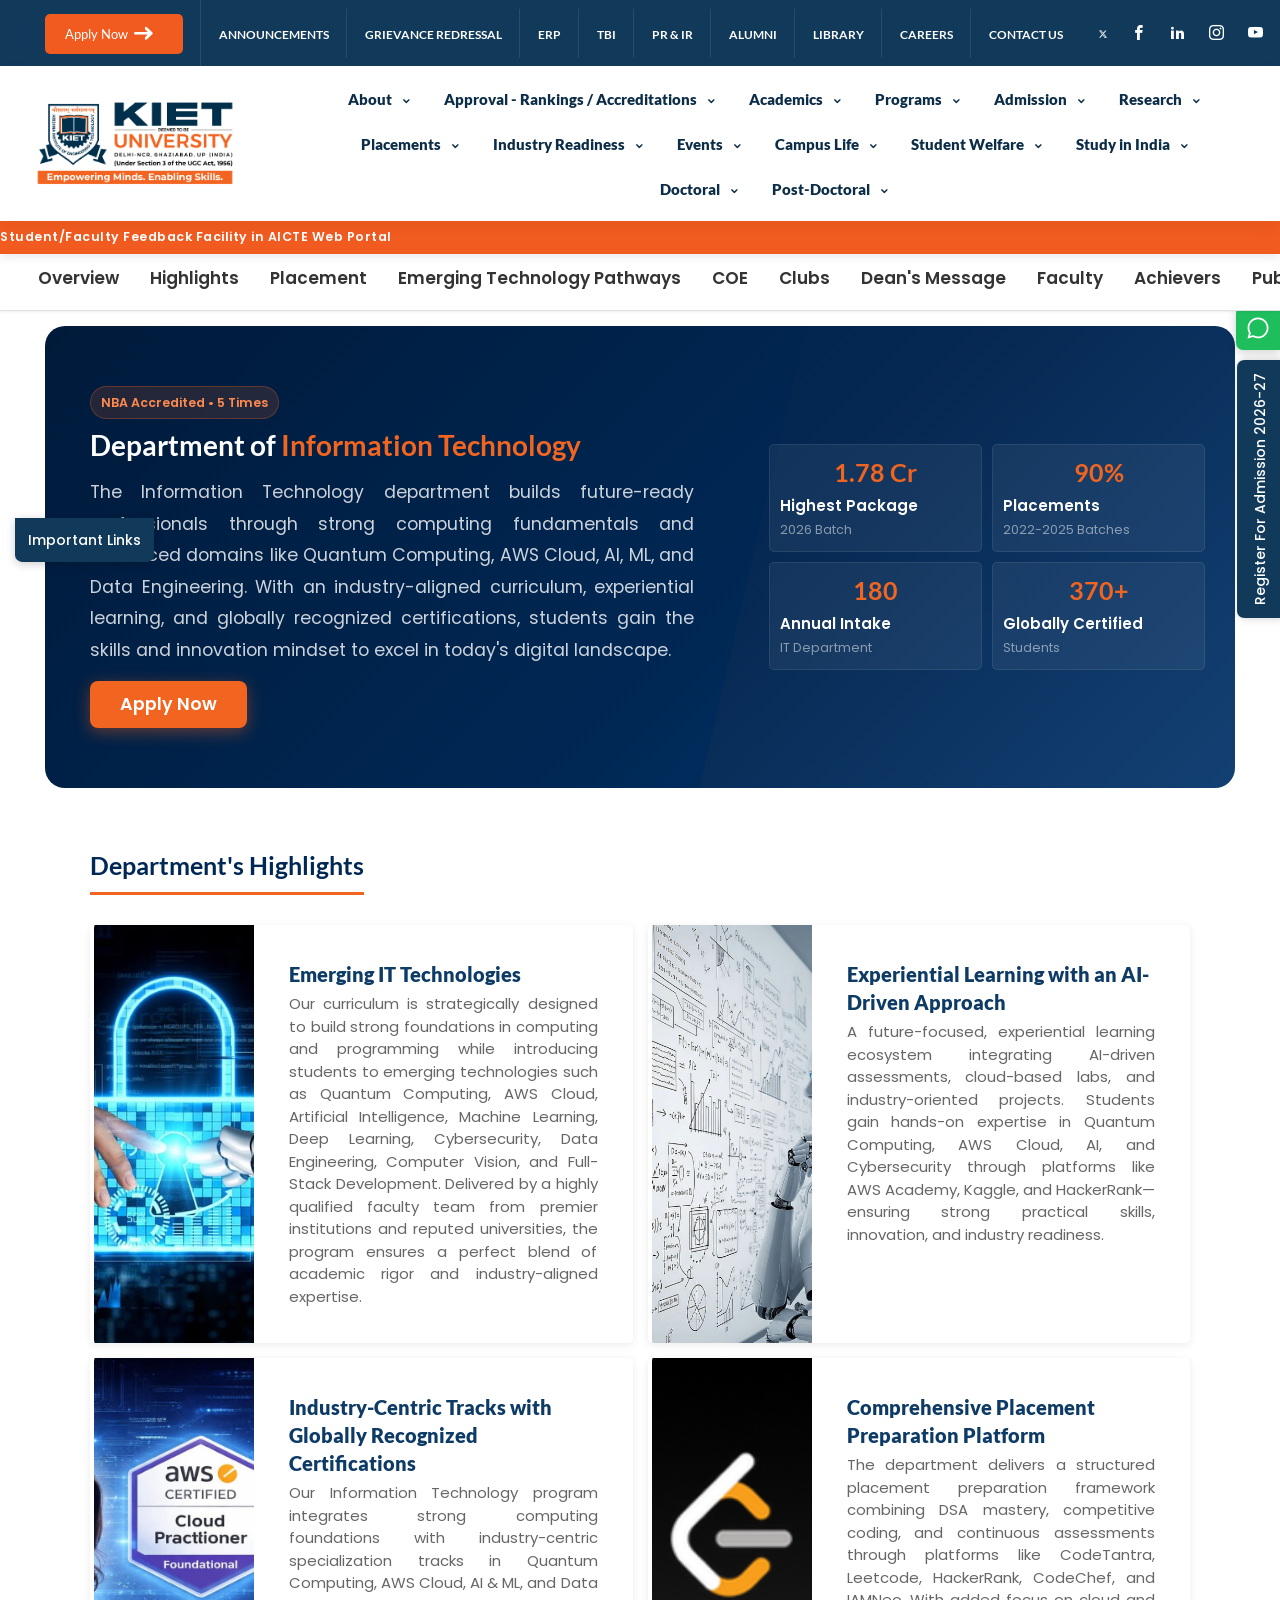
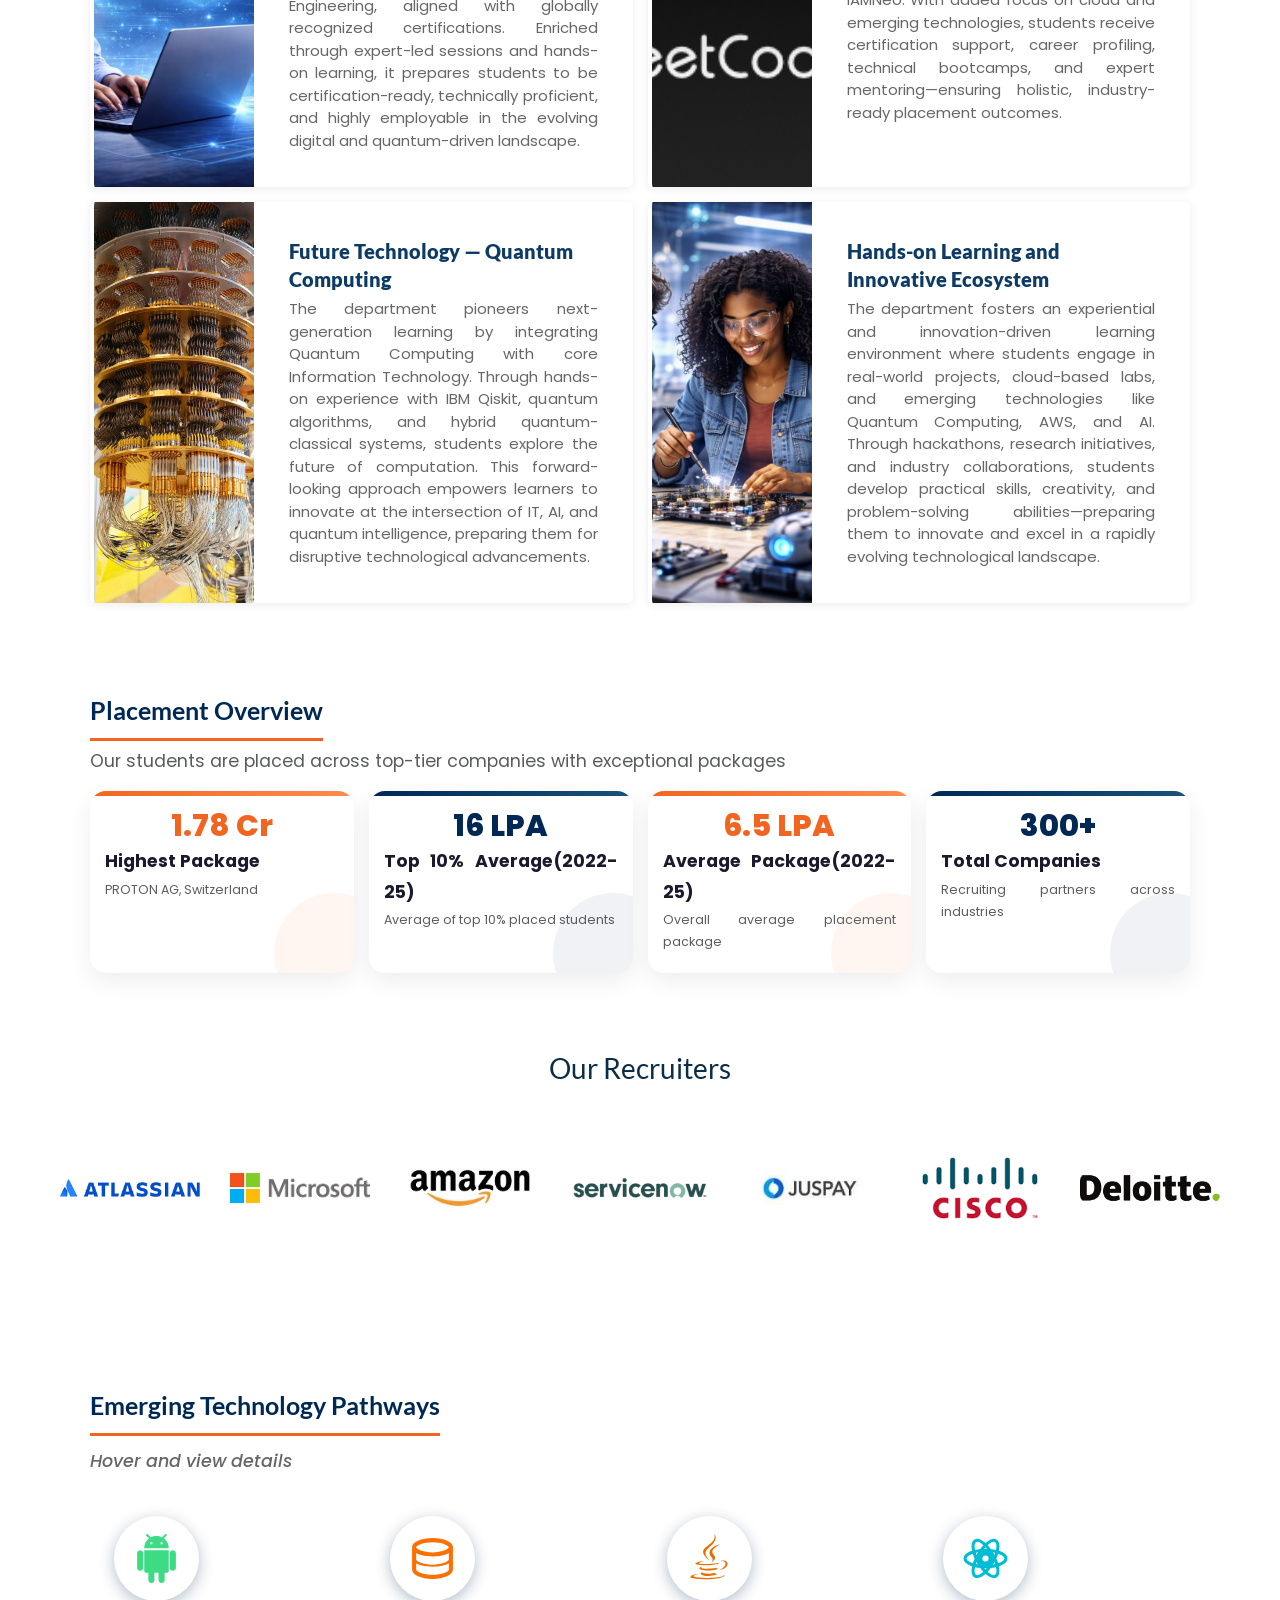
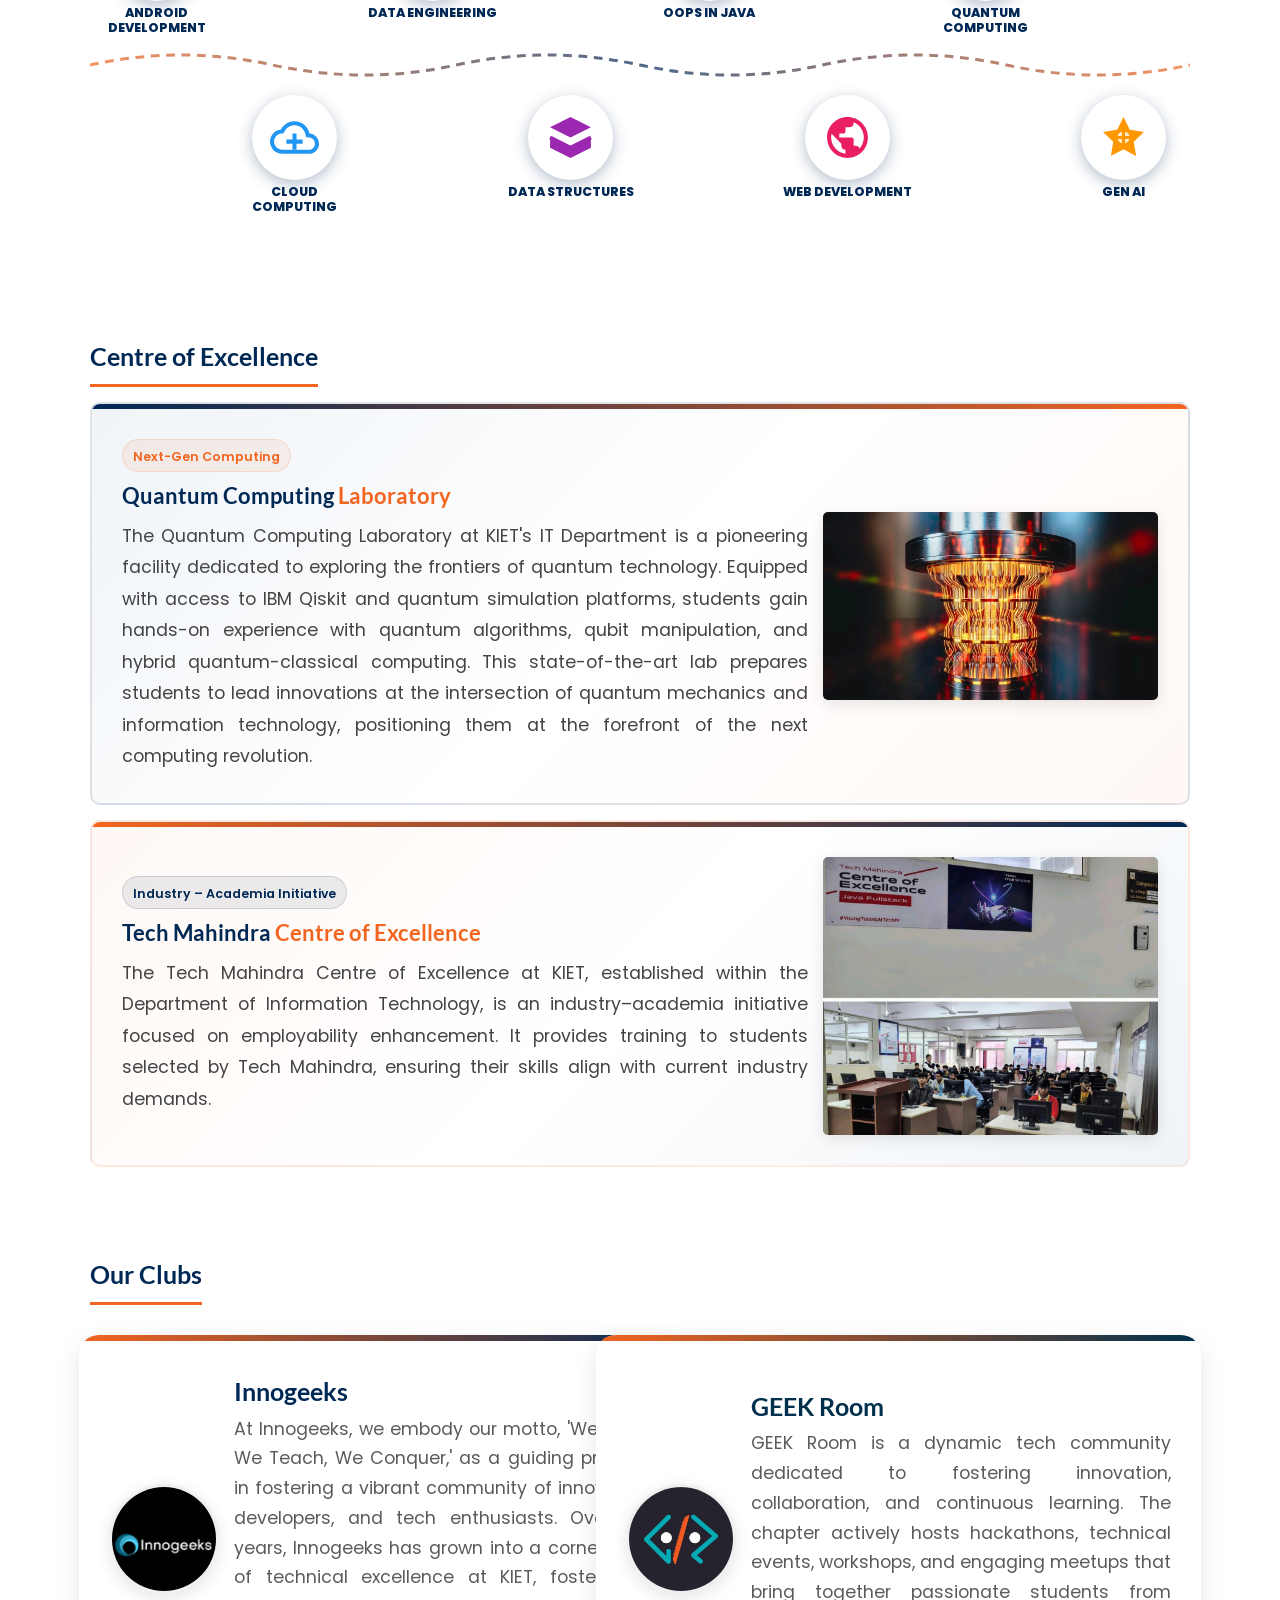
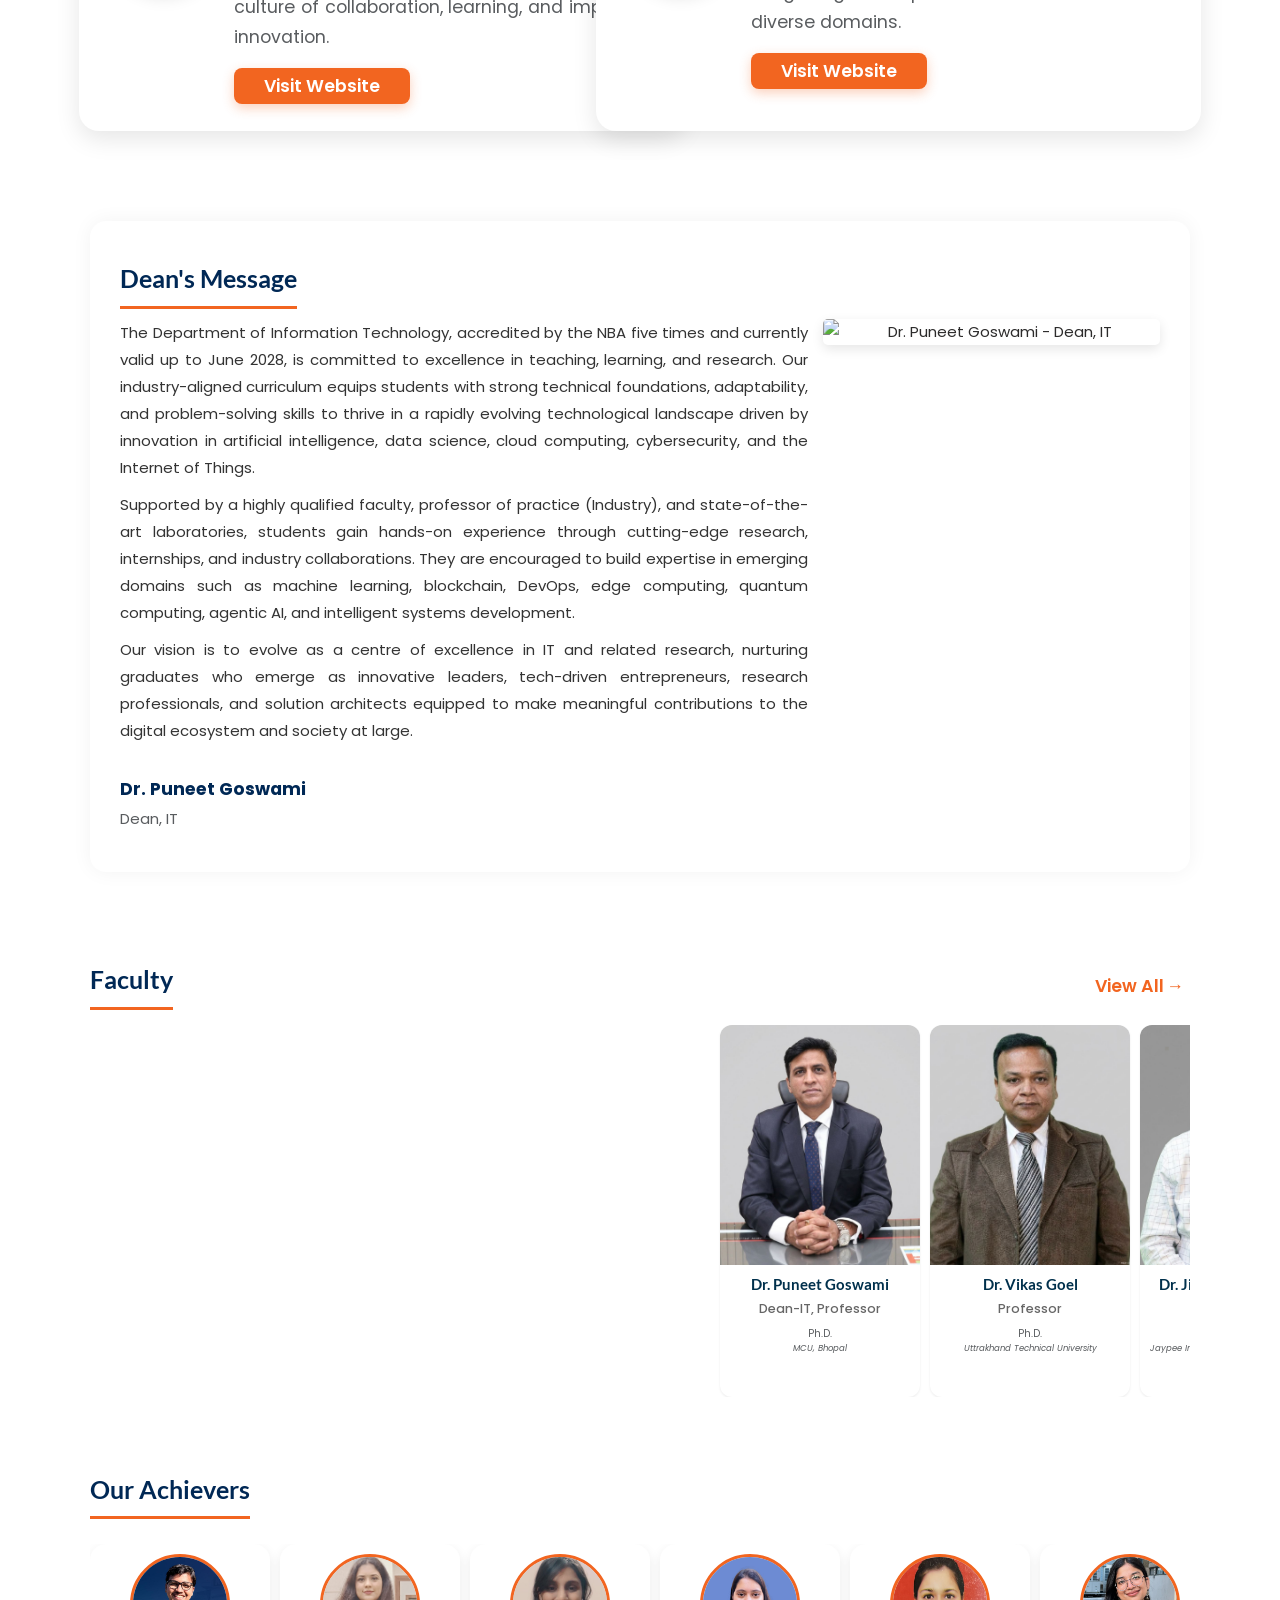
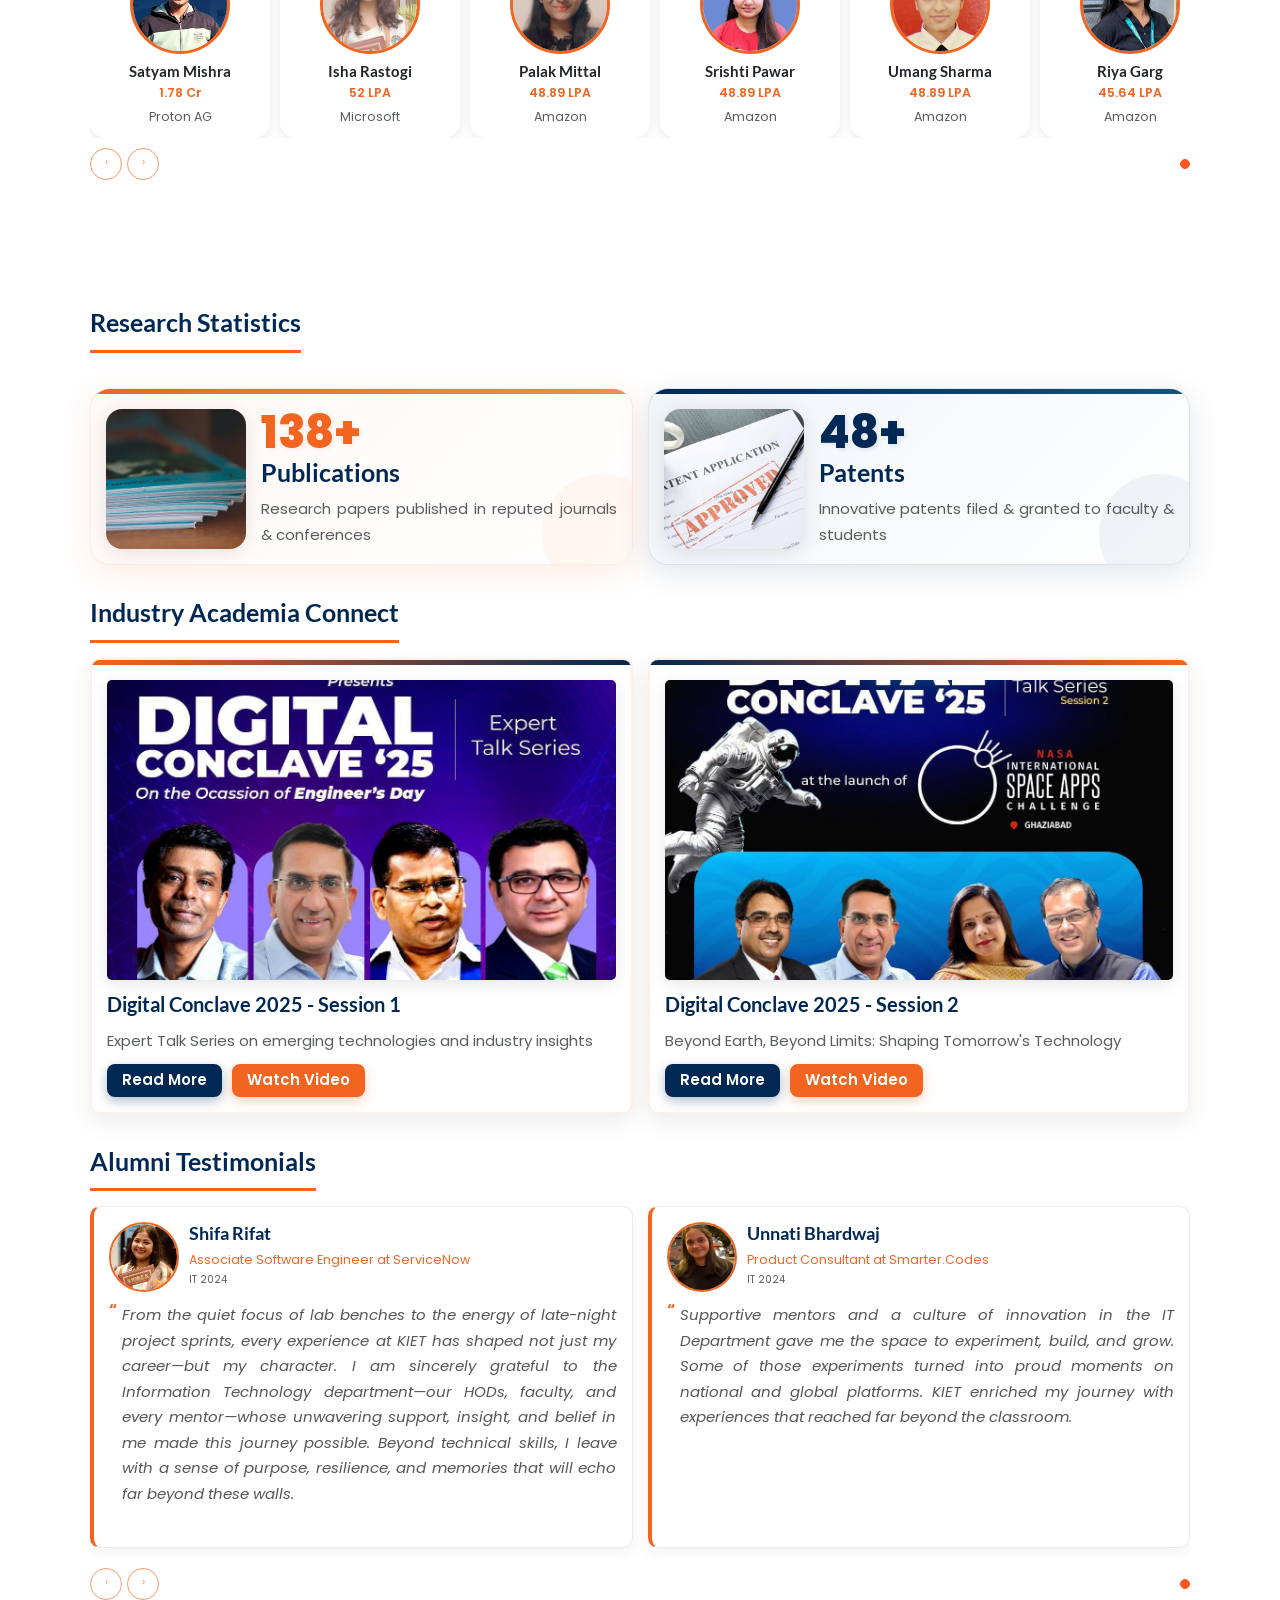
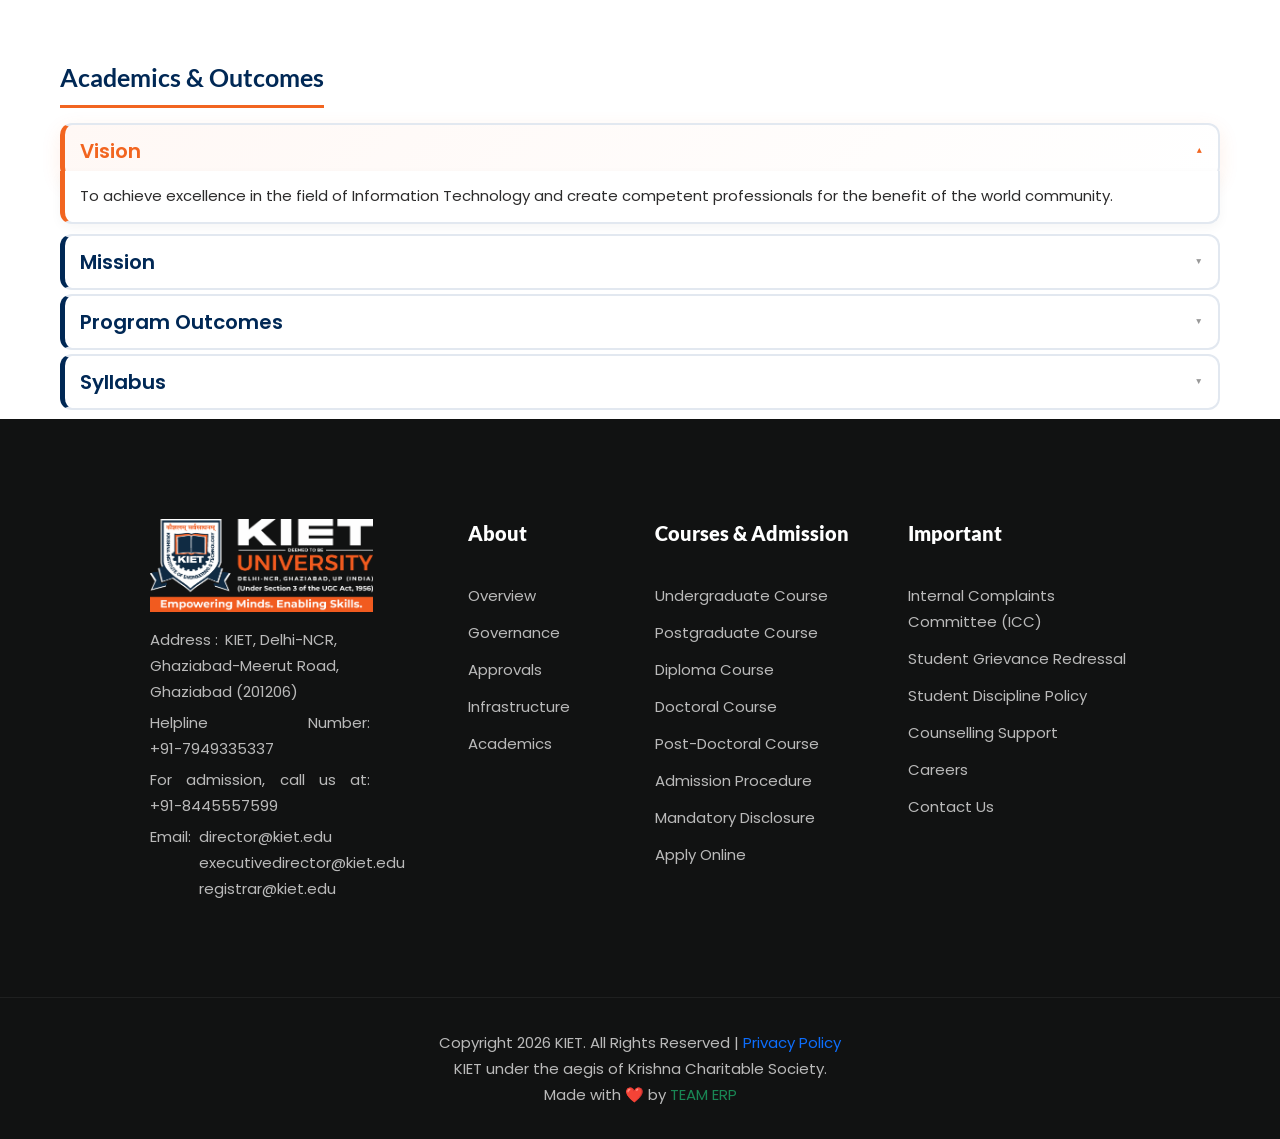
==== commit 84a81728: "final" ====
--- a/bootstrap-version/index.html
+++ b/bootstrap-version/index.html
@@ -1648,7 +1648,7 @@
                           "
                         >
                           <h3 class="fw-bold mb-1 fs-1" style="color: #f26520">
-                            88%
+                            90%
                           </h3>
                           <p class="fw-semibold mb-0 fs-4" style="color: #fff">
                             Placements
@@ -1657,7 +1657,7 @@
                             class="mb-0 fs-5"
                             style="color: rgba(255, 255, 255, 0.5)"
                           >
-                            2021-2025 Batches
+                            2022-2025 Batches
                           </p>
                         </div>
                       </div>
@@ -1739,7 +1739,7 @@
                           "
                         >
                           <h3 class="fw-bold mb-0 fs-2" style="color: #f26520">
-                            90%
+                            88%
                           </h3>
                           <p
                             class="mb-0 fs-5"
